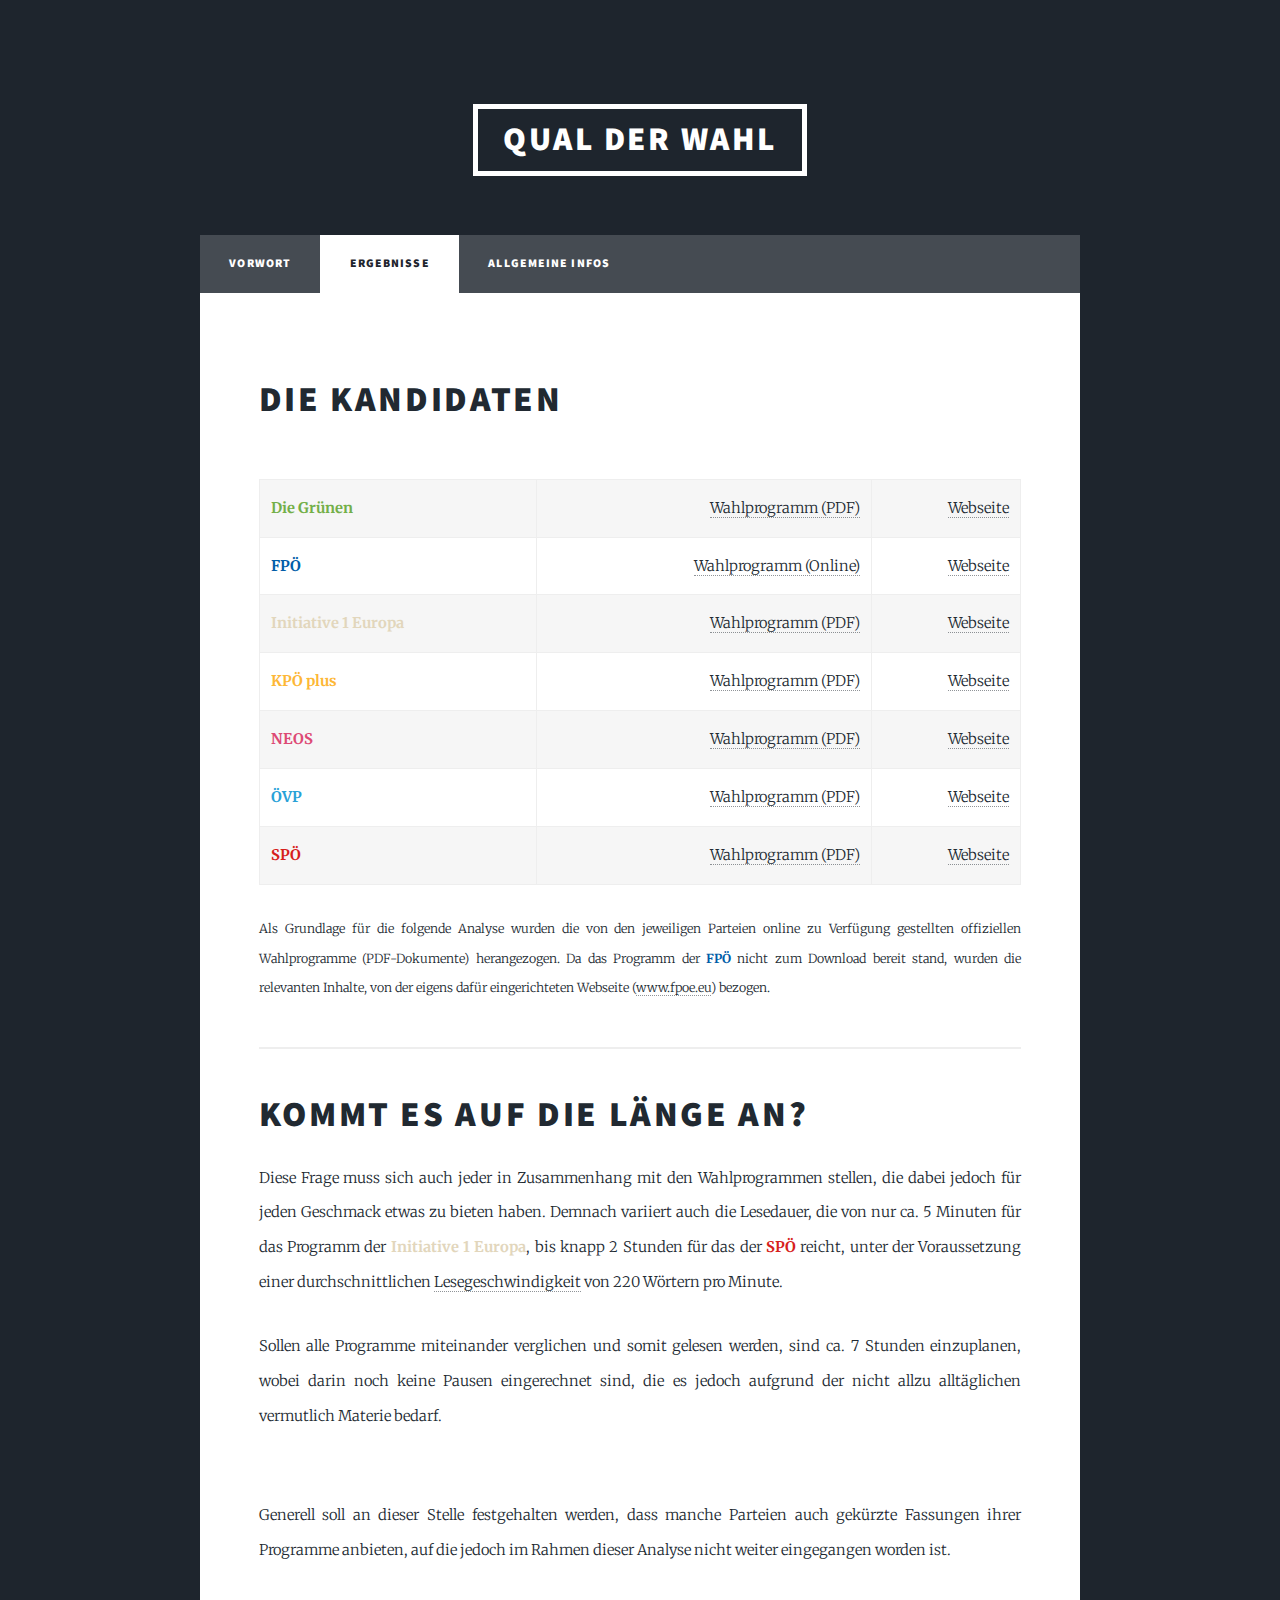
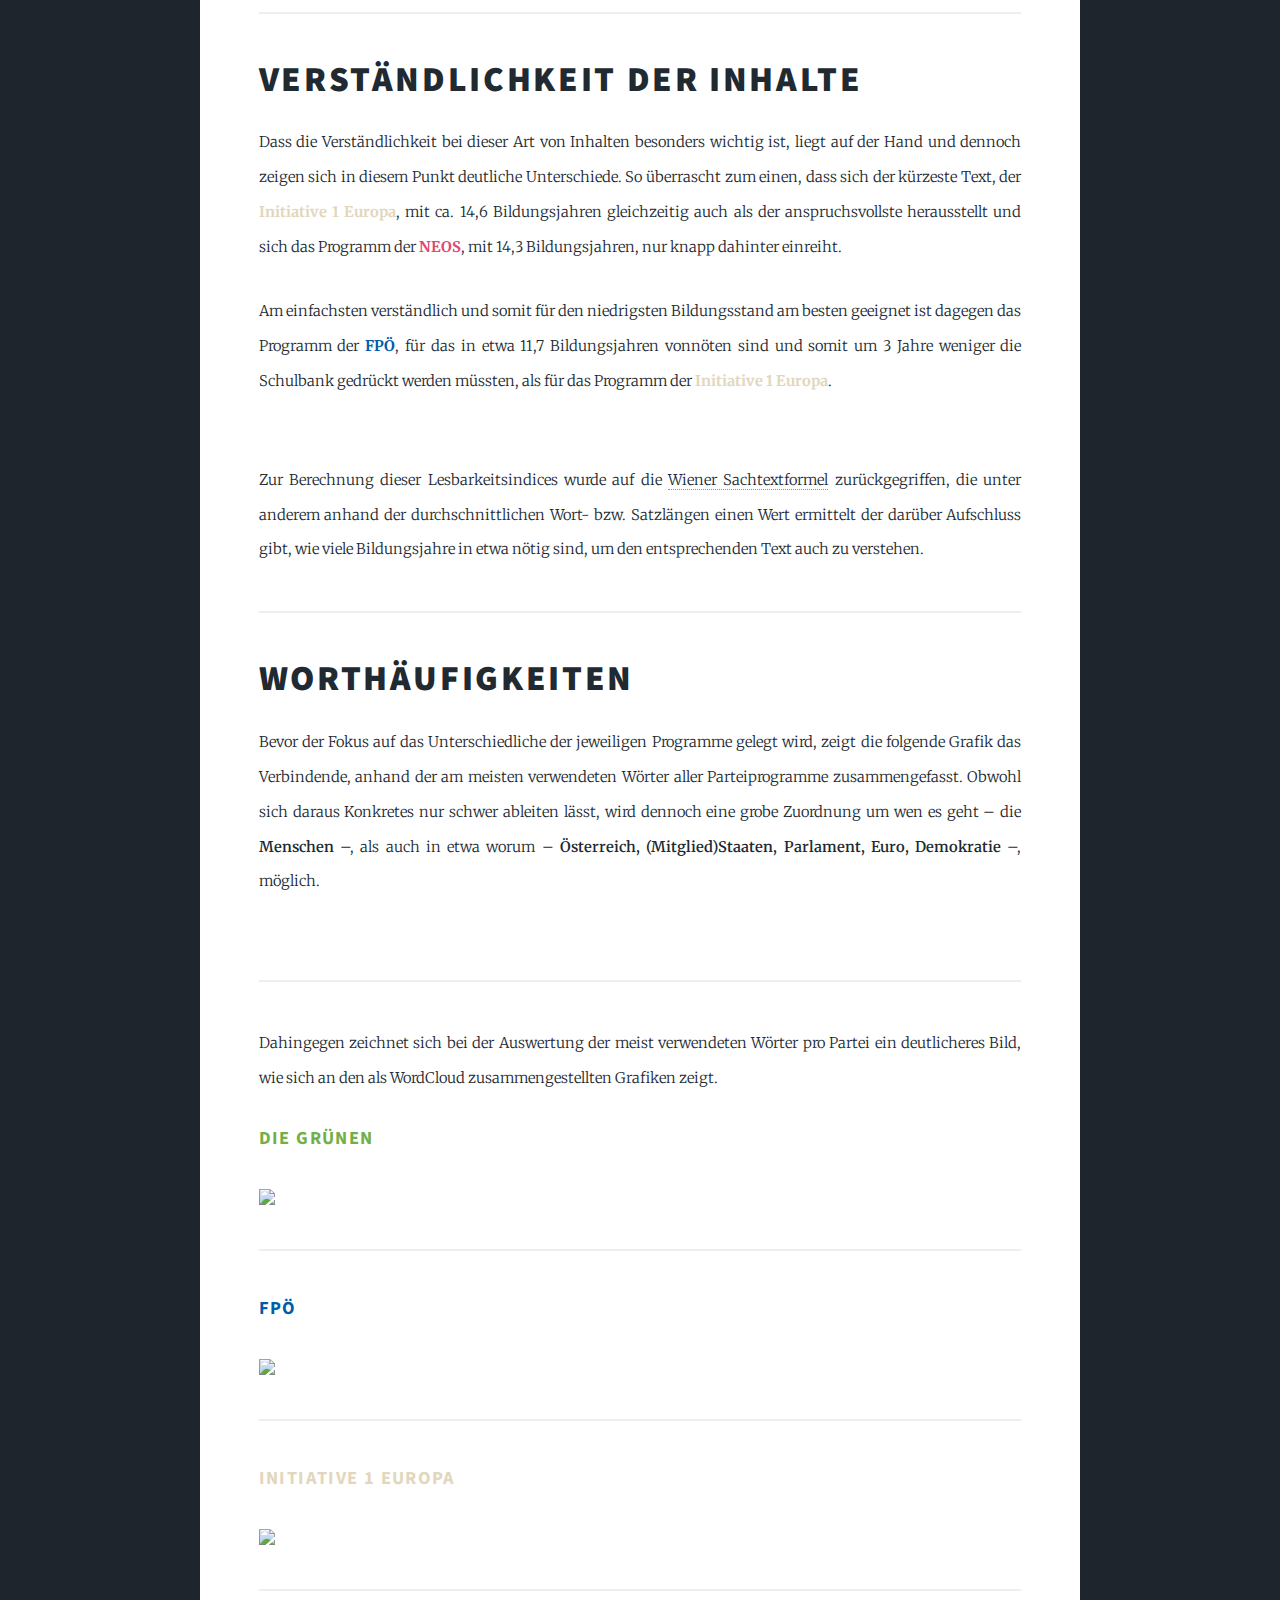
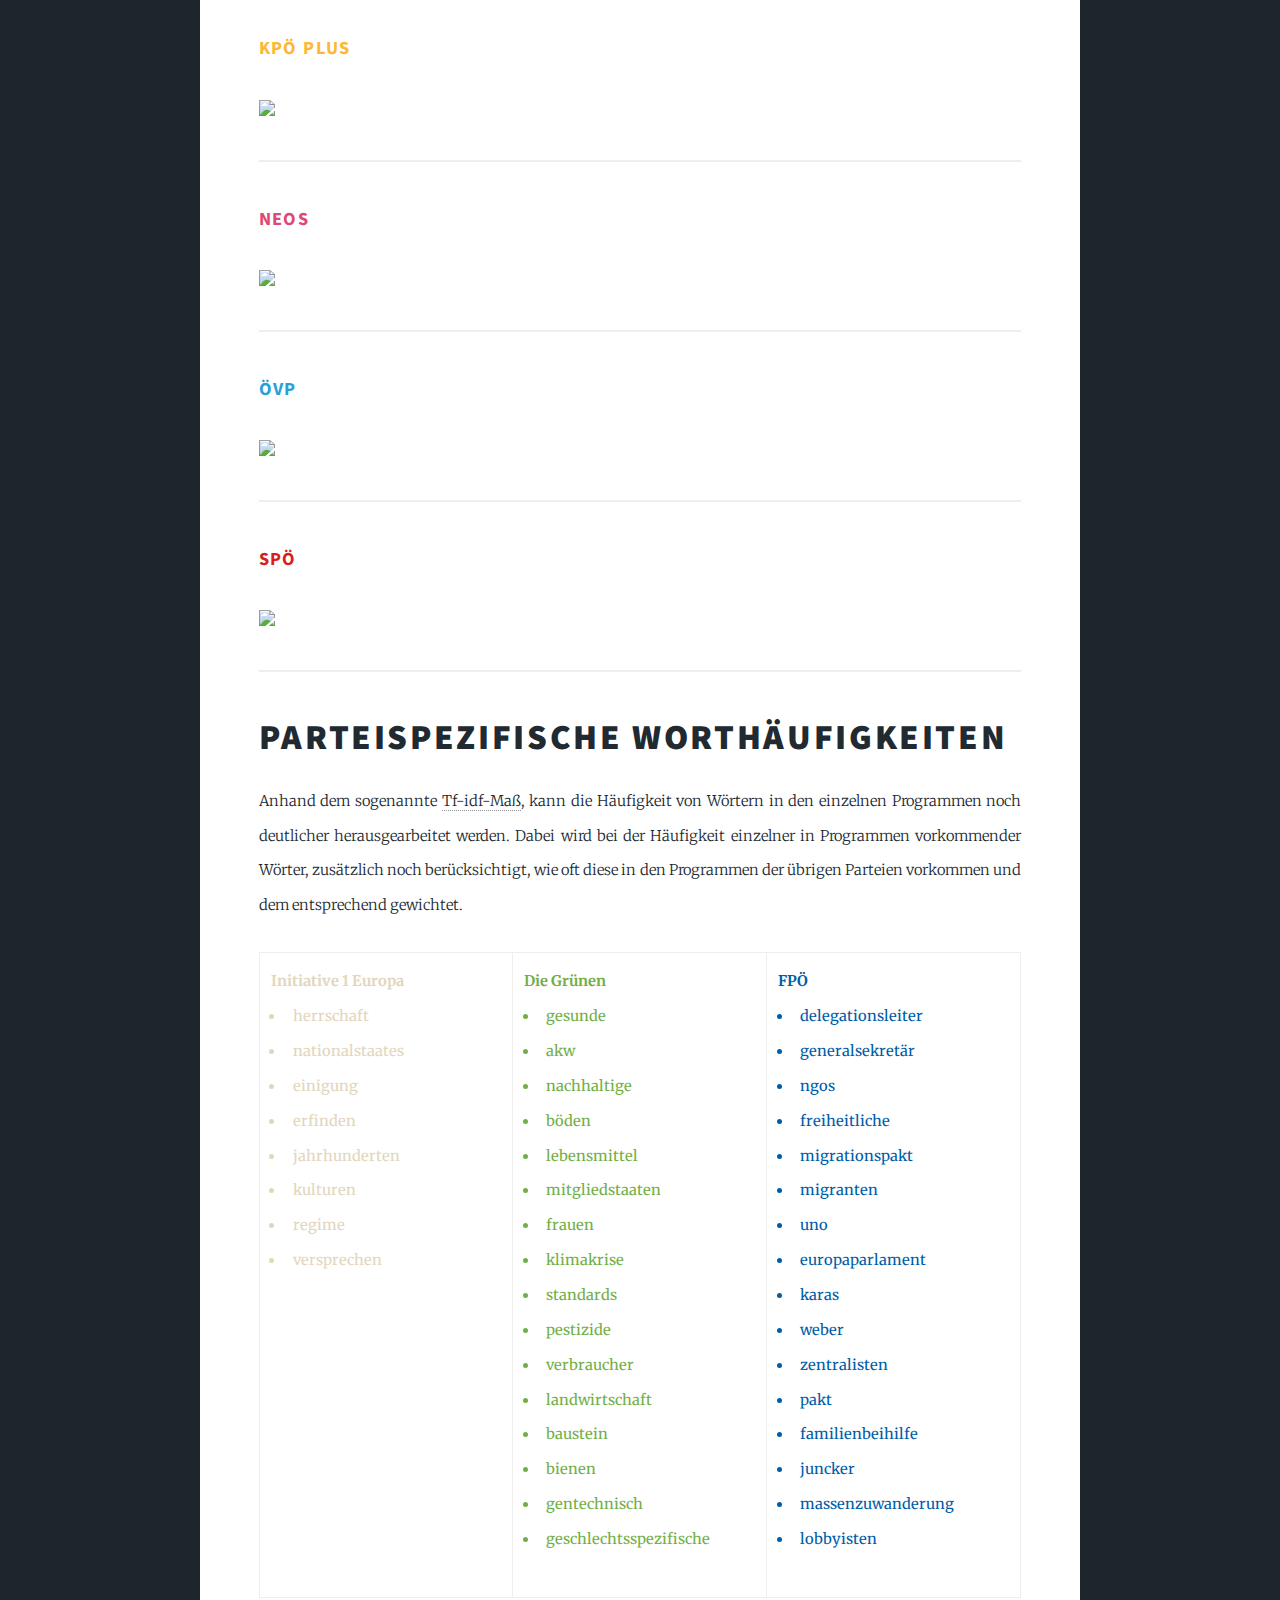
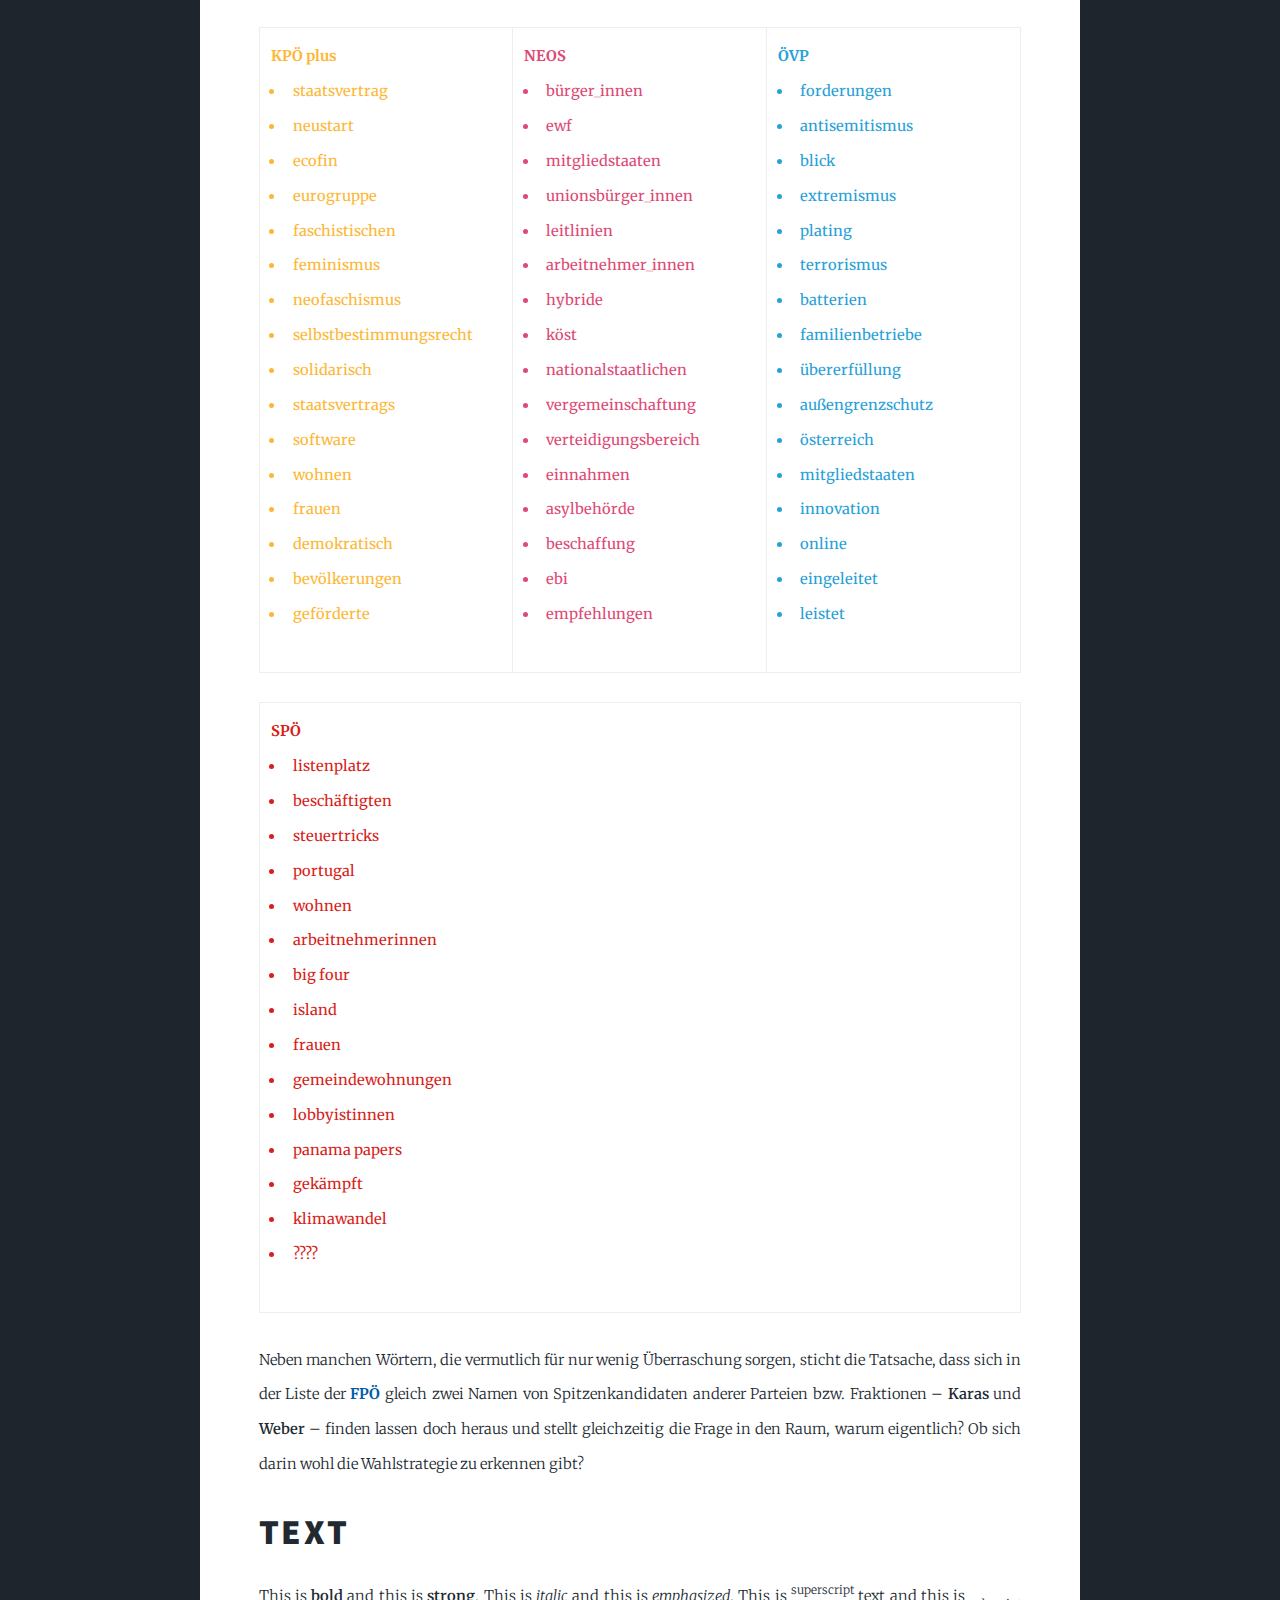
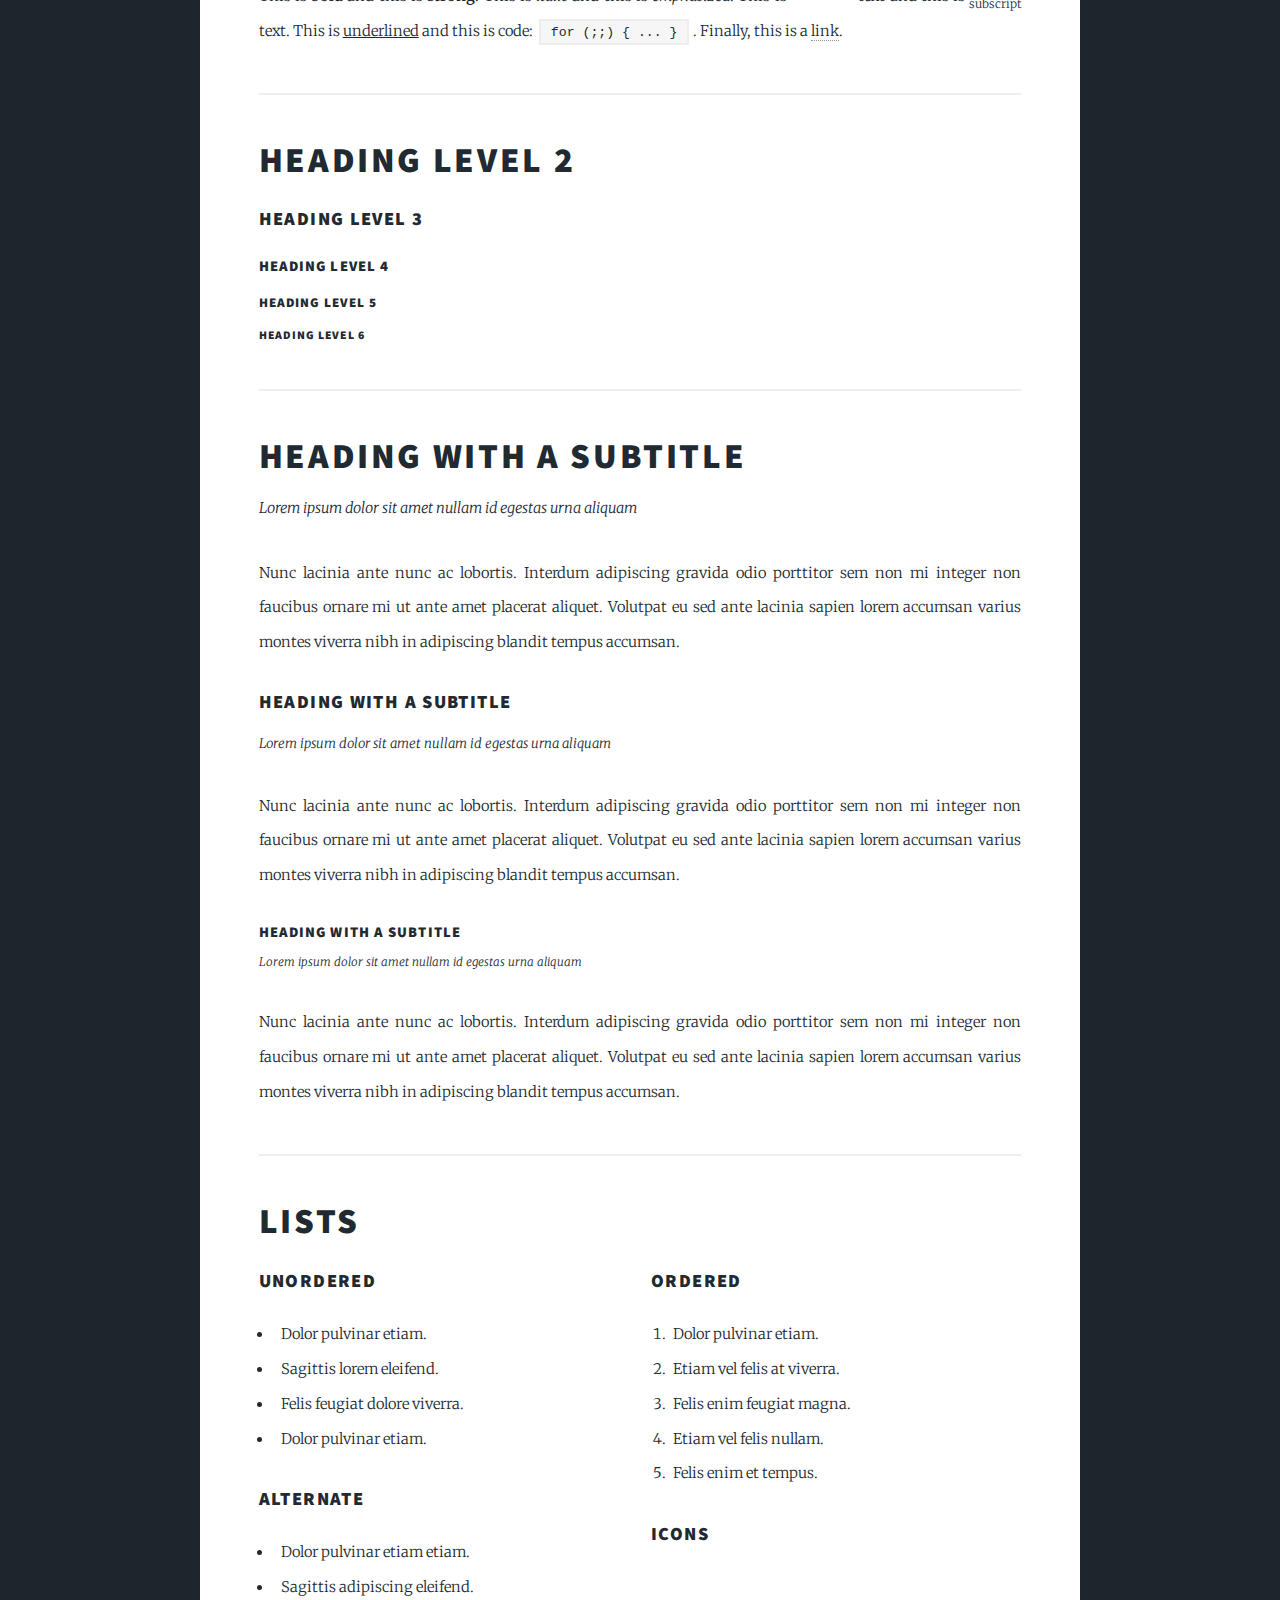
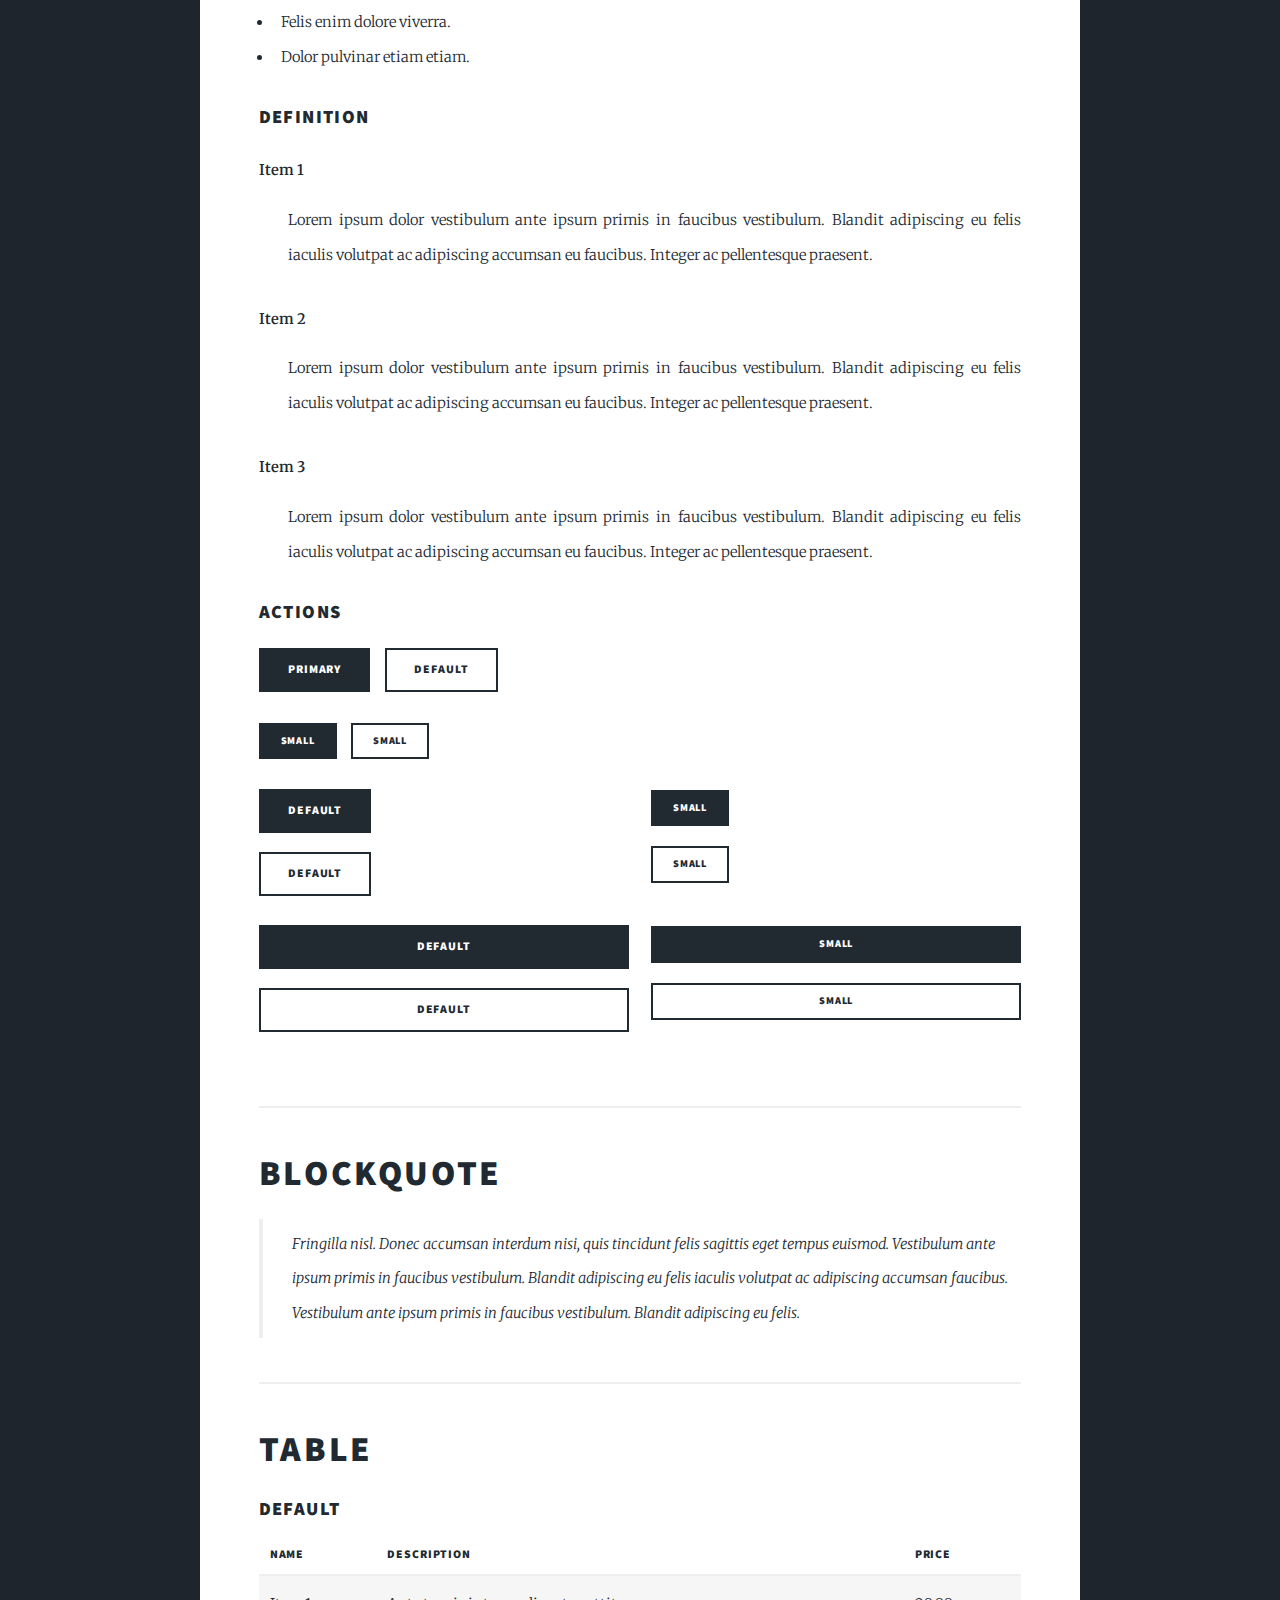
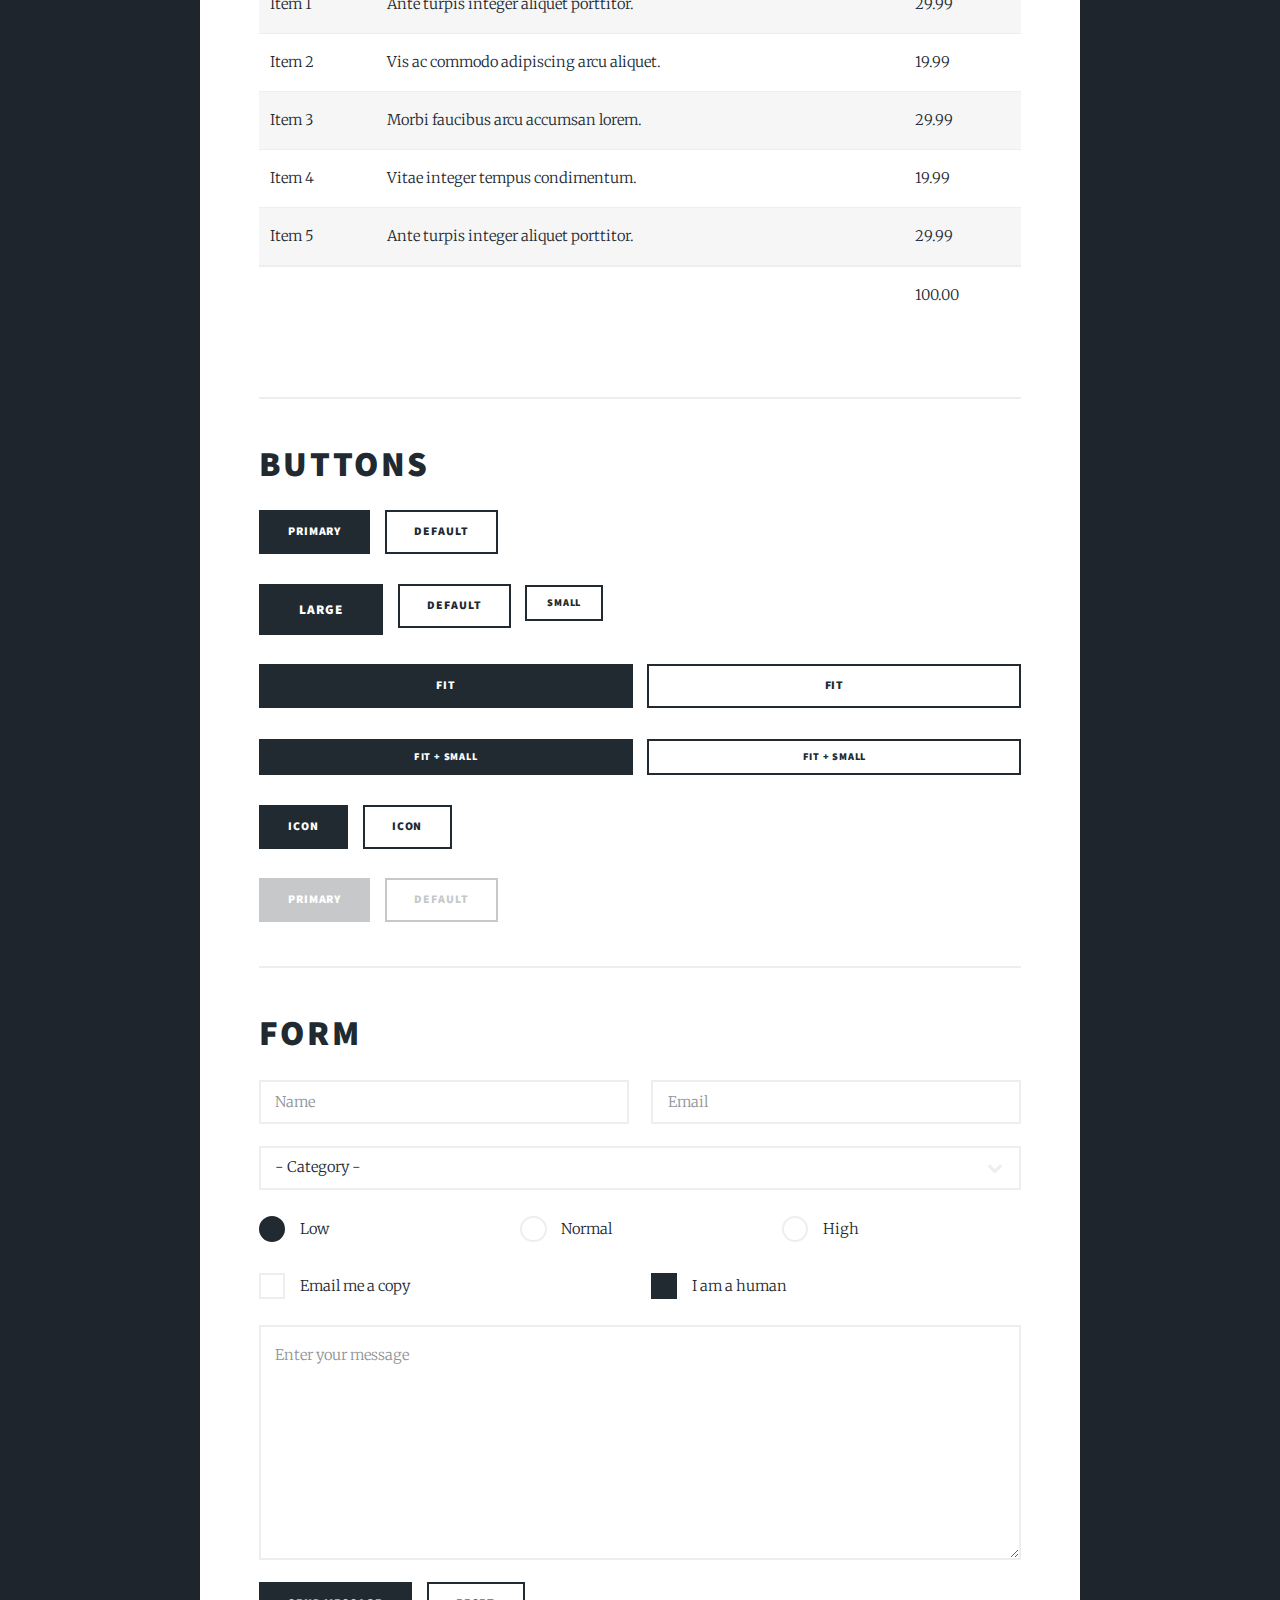
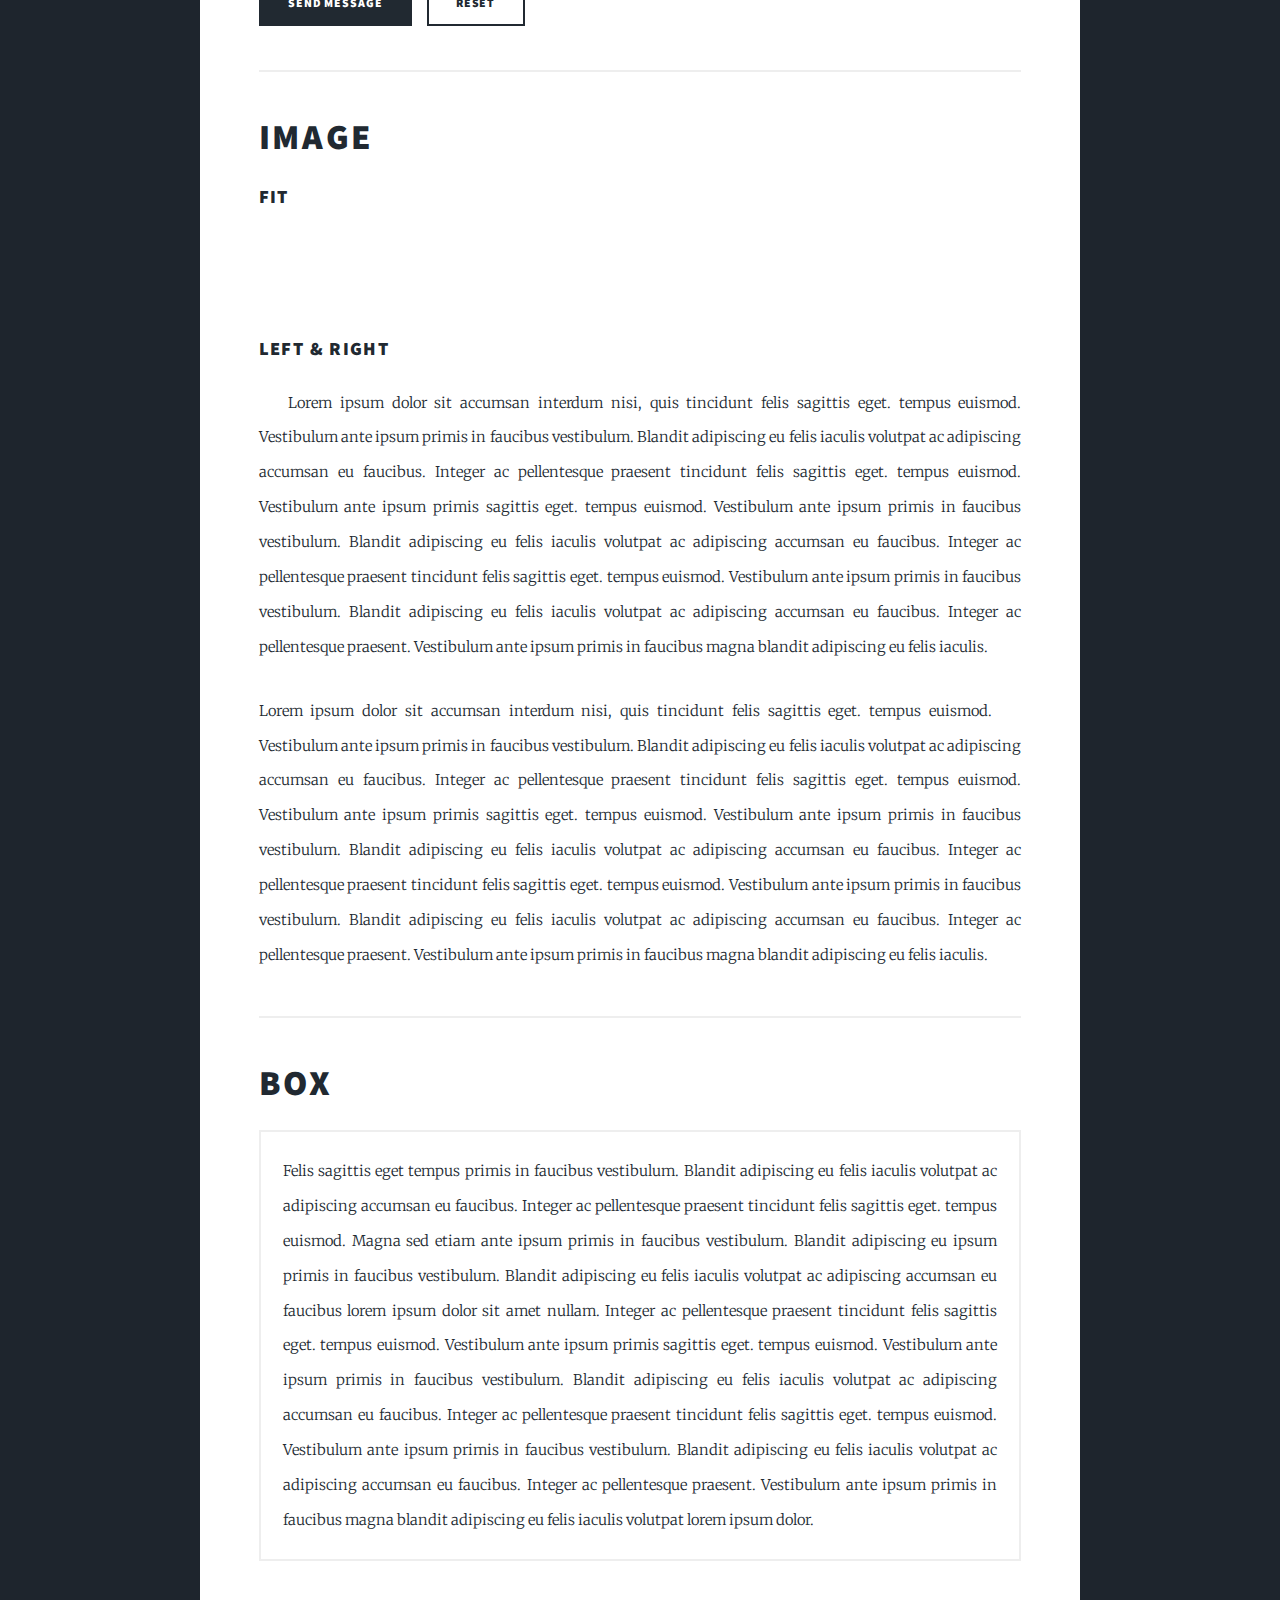
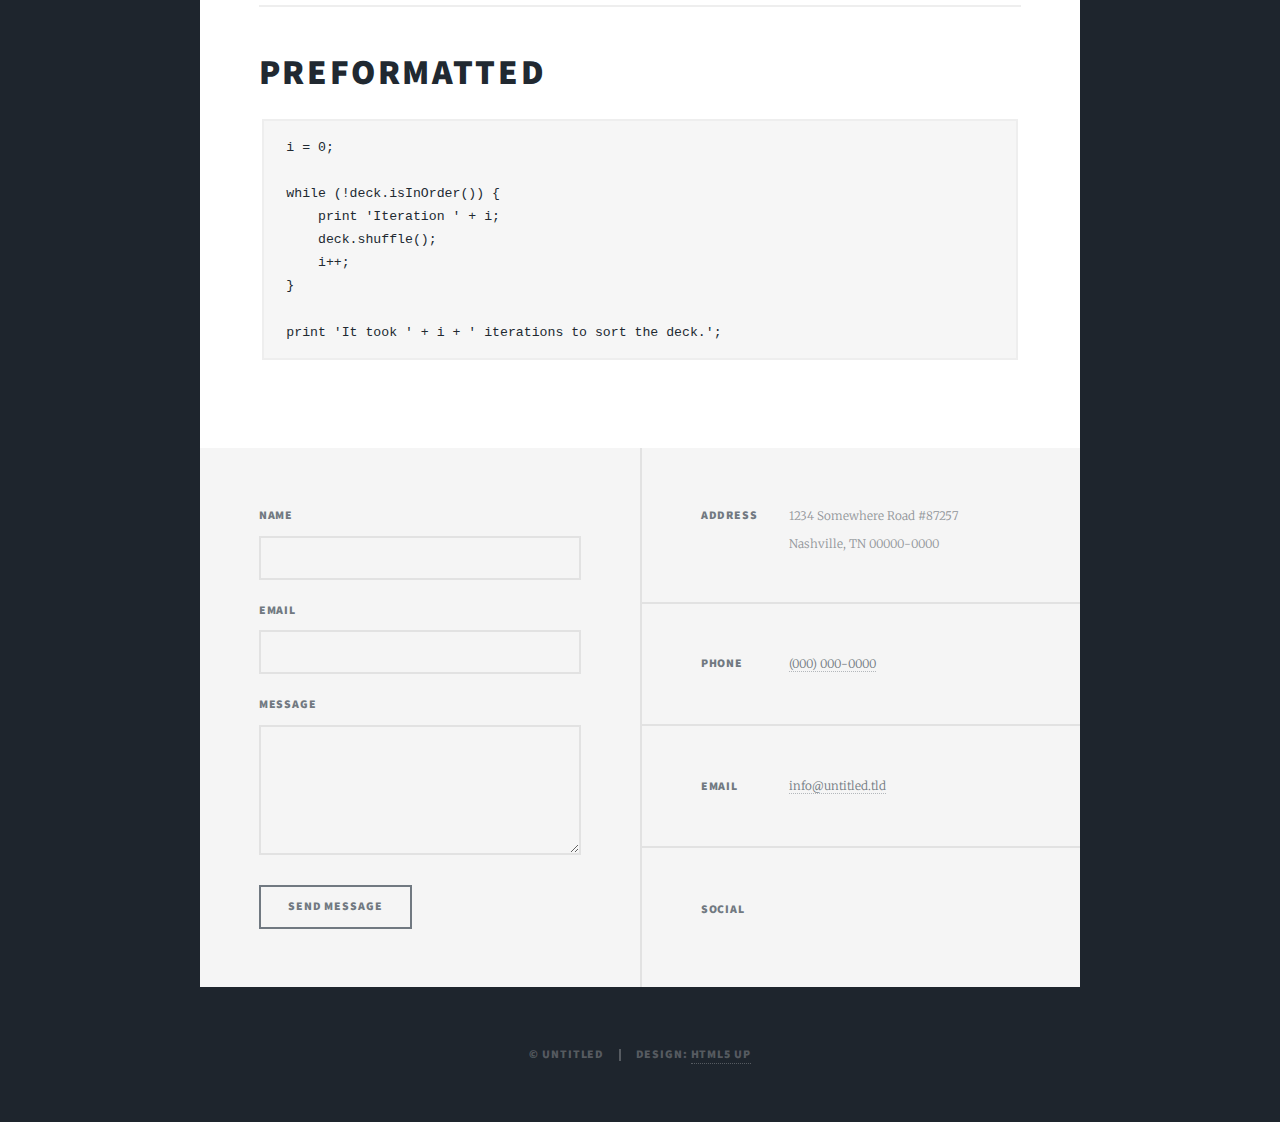
==== results.html @ 4e1adfc4 "Update results.html" ====
<!DOCTYPE HTML>
<!--
	Massively by HTML5 UP
	html5up.net | @ajlkn
	Free for personal and commercial use under the CCA 3.0 license (html5up.net/license)
-->
<html lang="de">
	<head>
		<title>Die Qual der Wahl – Ein Vergleich der Wahlprogramme österreichischer Parteien für die kommende Europawahl</title>
		<meta charset="utf-8" />
		<meta name="viewport" content="width=device-width, initial-scale=1, user-scalable=no" />
		<link rel="stylesheet" href="assets/css/main.css" />
		<link rel="stylesheet" href="assets/css/custom.css" />
		<noscript><link rel="stylesheet" href="assets/css/noscript.css" /></noscript>
	</head>
	<body class="is-preload">

		<!-- Wrapper -->
			<div id="wrapper">

				<!-- Header -->
					<header id="header">
						<a href="index.html" class="logo">Qual der Wahl</a>
					</header>

				<!-- Nav -->
					<nav id="nav">
						<ul class="links">
							<li><a href="index.html">Vorwort</a></li>
							<li class="active"><a href="results.html">Ergebnisse</a></li>
							<li><a href="infos.html">Allgemeine Infos</a></li>
						</ul>
						<ul class="icons">
							<!--
								<li><a href="#" class="icon fa-twitter"><span class="label">Twitter</span></a></li>
								<li><a href="#" class="icon fa-facebook"><span class="label">Facebook</span></a></li>
								<li><a href="#" class="icon fa-instagram"><span class="label">Instagram</span></a></li>
							-->
							<li><a href="https://github.com/stefan-seidel/datajournalism" class="icon fa-github" target="_new"><span class="label">GitHub</span></a></li>
						</ul>
					</nav>

				<!-- Main -->
					<div id="main">

						<!-- Post -->
							<section class="post">
								<header class="major">
									<h2>Die Kandidaten</h1>
								</header>

								<!-- Text stuff -->


								<!-- 
									<h2>Österr. Parteien die zur Europawahl antreten</h2>
								-->
								

								<div class="table-wrapper">
										<table class="alt">
											<!--
											<thead>
												<tr>
													<th>Name</th>
													<th>Description</th>
													<th>&nbsp;</th>
												</tr>
											</thead>
											-->
											<tbody>
												<tr>
													<td><span class="gruene">Die Grünen</span></td>
													<td align="right"><a href="parteiprogramme/europawahl2019-programm-gruene.pdf" target="_new">Wahlprogramm (PDF)</a></td>
													<td align="right"><a href="https://www.gruene.at" target="_new" alt="https://www.gruene.at">Webseite</a></td>
												</tr>
												<tr>
													<td><span class="fpoe">FPÖ</span></td>
													<td align="right"><a href="https://www.fpoe.eu" target="_new">Wahlprogramm (Online)</a></td>
													<td align="right"><a href="https://www.fpoe.at" target="_new" alt="https://www.fpoe.at">Webseite</a></td>
												</tr>
												<tr>
													<td><span class="initiative1europa">Initiative 1 Europa</span></td>
													<td align="right"><a href="parteiprogramme/europawahl2019-programm-1-europa.pdf" target="_new">Wahlprogramm (PDF)</a></td>
													<td align="right"><a href="https://1europa.at/" target="_new" alt="https://1europa.at">Webseite</a></td>
												</tr>
												<tr>
													<td><span class="kpoe">KPÖ plus</span></td>
													<td align="right"><a href="parteiprogramme/europawahl2019-programm-kpoe-plus.pdf" target="_new">Wahlprogramm (PDF)</a></td>
													<td align="right"><a href="http://www.kpoe.at" target="_new" alt="http://www.kpoe.at">Webseite</a></td>
												</tr>
												<tr>
													<td><span class="neos">NEOS</span></td>
													<td align="right"><a href="parteiprogramme/europawahl2019-programm-neos.pdf" target="_new">Wahlprogramm (PDF)</a></td>
													<td align="right"><a href="https://www.neos.eu" target="_new" alt="https://www.neos.eu">Webseite</a></td>
												</tr>
												<tr>
													<td><span class="oevp">ÖVP</span></td>
													<td align="right"><a href="parteiprogramme/europawahl2019-programm-oevp.pdf" target="_new">Wahlprogramm (PDF)</a></td>
													<td align="right"><a href="https://www.dieneuevolkspartei.at" target="_new" alt="https://www.dieneuevolkspartei.at">Webseite</a></td>
												</tr>
												<tr>
													<td><span class="spoe">SPÖ</span></td>
													<td align="right"><a href="parteiprogramme/europawahl2019-programm-spoe.pdf" target="_new">Wahlprogramm (PDF)</a></td>
													<td align="right"><a href="https://www.spoe.at" target="_new" alt="https://www.spoe.at">Webseite</a></td>
												</tr>
											</tbody>
											<!--
											<tfoot>
												<tr>
													<td colspan="2"></td>
													<td>100.00</td>
												</tr>
											</tfoot>
											-->
										</table>
									</div>

									<p class="small">Als Grundlage für die folgende Analyse wurden die von den jeweiligen Parteien online zu Verfügung gestellten offiziellen Wahlprogramme (PDF-Dokumente) herangezogen. Da das Programm der <span class="fpoe">FPÖ</span> nicht zum Download bereit stand, wurden die relevanten Inhalte, von der eigens dafür eingerichteten Webseite (<a href="http://www.fpoe.eu" target="_new">www.fpoe.eu</a>) bezogen.</p>
									<hr />									

									<h2>Kommt es auf die Länge an?</h2>
									
									<p>Diese Frage muss sich auch jeder in Zusammenhang mit den Wahlprogrammen stellen, die dabei jedoch für jeden Geschmack etwas zu bieten haben. Demnach variiert auch die Lesedauer, die von nur ca. 5 Minuten für das Programm der <span class="initiative1europa">Initiative 1 Europa</span>, bis knapp 2 Stunden für das der <span class="spoe">SPÖ</span> reicht, unter der Voraussetzung einer durchschnittlichen <a href="https://de.wikipedia.org/wiki/Lesegeschwindigkeit" target="_new" title="Lesegeschwindigkeit @ Wikipedia">Lesegeschwindigkeit</a> von 220 Wörtern pro Minute.</p>

									<p>Sollen alle Programme miteinander verglichen und somit gelesen werden, sind ca. 7 Stunden einzuplanen, wobei darin noch keine Pausen eingerechnet sind, die es jedoch aufgrund der nicht allzu alltäglichen vermutlich Materie bedarf.</p>
									
									<!--

									<iframe title="EU-Wahlprogramme im Vergleich" aria-label="Säulen" id="datawrapper-chart-xyaSO" src="//datawrapper.dwcdn.net/xyaSO/2/" scrolling="no" frameborder="0" style="width: 0; min-width: 100% !important; border: none;" height="348"></iframe><script type="text/javascript">!function(){"use strict";window.addEventListener("message",function(a){if(void 0!==a.data["datawrapper-height"])for(var e in a.data["datawrapper-height"]){var t=document.getElementById("datawrapper-chart-"+e)||document.querySelector("iframe[src*='"+e+"']");t&&(t.style.height=a.data["datawrapper-height"][e]+"px")}})}();</script>

									-->

									<div class='tableauPlaceholder' id='viz1559760098631' style='position: relative'><noscript><a href='#'><img alt=' ' src='https:&#47;&#47;public.tableau.com&#47;static&#47;images&#47;Eu&#47;Europawahl2019Wahlprogrammesterr_Parteien-Textlnge&#47;TextlngeLesedauer&#47;1_rss.png' style='border: none' /></a></noscript><object class='tableauViz'  style='display:none;'><param name='host_url' value='https%3A%2F%2Fpublic.tableau.com%2F' /> <param name='embed_code_version' value='3' /> <param name='site_root' value='' /><param name='name' value='Europawahl2019Wahlprogrammesterr_Parteien-Textlnge&#47;TextlngeLesedauer' /><param name='tabs' value='no' /><param name='toolbar' value='yes' /><param name='static_image' value='https:&#47;&#47;public.tableau.com&#47;static&#47;images&#47;Eu&#47;Europawahl2019Wahlprogrammesterr_Parteien-Textlnge&#47;TextlngeLesedauer&#47;1.png' /> <param name='animate_transition' value='yes' /><param name='display_static_image' value='yes' /><param name='display_spinner' value='yes' /><param name='display_overlay' value='yes' /><param name='display_count' value='yes' /><param name='filter' value='publish=yes' /></object></div>                <script type='text/javascript'>                    var divElement = document.getElementById('viz1559760098631');                    var vizElement = divElement.getElementsByTagName('object')[0];                    vizElement.style.width='100%';vizElement.style.height=(divElement.offsetWidth*0.75)+'px';                    var scriptElement = document.createElement('script');                    scriptElement.src = 'https://public.tableau.com/javascripts/api/viz_v1.js';                    vizElement.parentNode.insertBefore(scriptElement, vizElement);                </script>
									
									<br />
									<p>Generell soll an dieser Stelle festgehalten werden, dass manche Parteien auch gekürzte Fassungen ihrer Programme anbieten, auf die jedoch im Rahmen dieser Analyse nicht weiter eingegangen worden ist.</p>

									<hr />

									<h2>Verständlichkeit der Inhalte</h2>

									<p>Dass die Verständlichkeit bei dieser Art von Inhalten besonders wichtig ist, liegt auf der Hand und dennoch zeigen sich in diesem Punkt deutliche Unterschiede. So überrascht zum einen, dass sich der kürzeste Text, der <span class="initiative1europa">Initiative 1 Europa</span>, mit ca. 14,6 Bildungsjahren gleichzeitig auch als der anspruchsvollste herausstellt und sich das Programm der <span class="neos">NEOS</span>, mit 14,3 Bildungsjahren, nur knapp dahinter einreiht.</p>

									<p>Am einfachsten verständlich und somit für den niedrigsten Bildungsstand am besten geeignet ist dagegen das Programm der <span class="fpoe">FPÖ</span>, für das in etwa 11,7 Bildungsjahren vonnöten sind und somit um 3 Jahre weniger die Schulbank gedrückt werden müssten, als für das Programm der <span class="initiative1europa">Initiative 1 Europa</span>.</p>

									<div class='tableauPlaceholder' id='viz1559759882931' style='position: relative'><noscript><a href='#'><img alt=' ' src='https:&#47;&#47;public.tableau.com&#47;static&#47;images&#47;Eu&#47;Europawahl2019Wahlprogrammesterr_Parteien-Textlnge&#47;Verstndlichkeit&#47;1_rss.png' style='border: none' /></a></noscript><object class='tableauViz'  style='display:none;'><param name='host_url' value='https%3A%2F%2Fpublic.tableau.com%2F' /> <param name='embed_code_version' value='3' /> <param name='site_root' value='' /><param name='name' value='Europawahl2019Wahlprogrammesterr_Parteien-Textlnge&#47;Verstndlichkeit' /><param name='tabs' value='no' /><param name='toolbar' value='yes' /><param name='static_image' value='https:&#47;&#47;public.tableau.com&#47;static&#47;images&#47;Eu&#47;Europawahl2019Wahlprogrammesterr_Parteien-Textlnge&#47;Verstndlichkeit&#47;1.png' /> <param name='animate_transition' value='yes' /><param name='display_static_image' value='yes' /><param name='display_spinner' value='yes' /><param name='display_overlay' value='yes' /><param name='display_count' value='yes' /><param name='filter' value='publish=yes' /></object></div>                <script type='text/javascript'>                    var divElement = document.getElementById('viz1559759882931');                    var vizElement = divElement.getElementsByTagName('object')[0];                    vizElement.style.width='100%';vizElement.style.height=(divElement.offsetWidth*0.75)+'px';                    var scriptElement = document.createElement('script');                    scriptElement.src = 'https://public.tableau.com/javascripts/api/viz_v1.js';                    vizElement.parentNode.insertBefore(scriptElement, vizElement);                </script>


									<br />
									<p>Zur Berechnung dieser Lesbarkeitsindices wurde auf die <a href="https://de.wikipedia.org/wiki/Lesbarkeitsindex#Wiener_Sachtextformel" target="_new" title="Wiener Sachtextformel @ Wikipedia">Wiener Sachtextformel</a> zurückgegriffen, die unter anderem anhand der durchschnittlichen Wort- bzw. Satzlängen einen Wert ermittelt der darüber Aufschluss gibt, wie viele Bildungsjahre in etwa nötig sind, um den entsprechenden Text auch zu verstehen.</p>

									<hr />

									<h2>Worthäufigkeiten</h2>

									<p>Bevor der Fokus auf das Unterschiedliche der jeweiligen Programme gelegt wird, zeigt die folgende Grafik das Verbindende, anhand der am meisten verwendeten Wörter aller Parteiprogramme zusammengefasst. Obwohl sich daraus Konkretes nur schwer ableiten lässt, wird dennoch eine grobe Zuordnung um wen es geht – die <b>Menschen</b> –, als auch in etwa worum – <b>Österreich, (Mitglied)Staaten, Parlament, Euro, Demokratie</b> –, möglich.</p>

									<span class="image fit"><img src="images/mcwoap.png" alt="" /></span>

									<hr />

									<p>Dahingegen zeichnet sich bei der Auswertung der meist verwendeten Wörter pro Partei ein deutlicheres Bild, wie sich an den als WordCloud zusammengestellten Grafiken zeigt.</p>

									<h3><span class="gruene">Die Grünen</span></h3>
									<span class="image fit"><img src="images/wordclouds/wordcloud-gruene.png" /></span>

									<hr />

									<h3><span class="fpoe">FPÖ</span></h3>
									<span class="image fit"><img src="images/wordclouds/wordcloud-fpoe.png" /></span>

									<hr />

									<h3><span class="initiative1europa">Initiative 1 Europa</span></h3>
									<span class="image fit"><img src="images/wordclouds/wordcloud-1europa.png" /></span>

									<hr />

									<h3><span class="kpoe">KPÖ plus</span></h3>
									<span class="image fit"><img src="images/wordclouds/wordcloud-kpoe.png" /></span>

									<hr />

									<h3><span class="neos">NEOS</span></h3>
									<span class="image fit"><img src="images/wordclouds/wordcloud-neos.png" /></span>

									<hr />

									<h3><span class="oevp">ÖVP</span></h3>
									<span class="image fit"><img src="images/wordclouds/wordcloud-oevp.png" /></span>

									<hr />

									<h3><span class="spoe">SPÖ</span></h3>
									<span class="image fit"><img src="images/wordclouds/wordcloud-spoe.png" /></span>

									<hr />

									<h2>Parteispezifische Worthäufigkeiten</h2>

									<p>Anhand dem sogenannte <a href="https://de.wikipedia.org/wiki/Tf-idf-Ma%C3%9F" target="_new" title="Tf-idf-Maß @ Wikipedia">Tf-idf-Maß</a>, kann die Häufigkeit von Wörtern in den einzelnen Programmen noch deutlicher herausgearbeitet werden. Dabei wird bei der Häufigkeit einzelner in Programmen vorkommender Wörter, zusätzlich noch berücksichtigt, wie oft diese in den Programmen der übrigen Parteien vorkommen und dem entsprechend gewichtet.</p>
									

									<table class="alt light">
										<tbody>
											<tr>
												<td class="initiative1europa" width="33%">
													<span class="initiative1europa">Initiative 1 Europa</span>
													<ul>
														<li>herrschaft</li>
														<li>nationalstaates</li>
														<li>einigung</li>
														<li>erfinden</li>
														<li>jahrhunderten</li>
														<li>kulturen</li>
														<li>regime</li>
														<li>versprechen</li>
													</ul>
												</td>
												<td class="gruene" width="33%">
													<span class="gruene">Die Grünen</span>
													<ul>
														<li>gesunde</li>
														<li>akw</li>
														<li>nachhaltige</li>
														<li>böden</li>
														<li>lebensmittel</li>
														<li>mitgliedstaaten</li>
														<li>frauen</li>
														<li>klimakrise</li>
														<li>standards</li>
														<li>pestizide</li>
														<li>verbraucher</li>
														<li>landwirtschaft</li>
														<li>baustein</li>
														<li>bienen</li>
														<li>gentechnisch</li>
														<li>geschlechtsspezifische</li>
													</ul>
												</td>
												<td class="fpoe" width="33%">
													<span class="fpoe">FPÖ</span>
													<ul>
														<li>delegationsleiter</li>
														<li>generalsekretär</li>
														<li>ngos</li>
														<li>freiheitliche</li>
														<li>migrationspakt</li>
														<li>migranten</li>
														<li>uno</li>
														<li>europaparlament</li>
														<li>karas</li>
														<li>weber</li>
														<li>zentralisten</li>
														<li>pakt</li>
														<li>familienbeihilfe</li>
														<li>juncker</li>
														<li>massenzuwanderung</li>
														<li>lobbyisten</li>
													</ul>
												</td>
											</tr>
										</tbody>
									</table>


									<table class="alt light">
										<tbody>
											<tr>
												<td class="kpoe" width="33%">
													<span class="kpoe">KPÖ plus</span>
													<ul>
														<li>staatsvertrag</li>
														<li>neustart</li>
														<li>ecofin</li>
														<li>eurogruppe</li>
														<li>faschistischen</li>
														<li>feminismus</li>
														<li>neofaschismus</li>
														<li>selbstbestimmungsrecht</li>
														<li>solidarisch</li>
														<li>staatsvertrags</li>
														<li>software</li>
														<li>wohnen</li>
														<li>frauen</li>
														<li>demokratisch</li>
														<li>bevölkerungen</li>
														<li>geförderte</li>
													</ul>
												</td>
												<td class="neos" width="33%">
													<span class="neos">NEOS</span>
													<ul>
														<li>bürger_innen</li>
														<li>ewf</li>
														<li>mitgliedstaaten</li>
														<li>unionsbürger_innen</li>
														<li>leitlinien</li>
														<li>arbeitnehmer_innen</li>
														<li>hybride</li>
														<li>köst</li>
														<li>nationalstaatlichen</li>
														<li>vergemeinschaftung</li>
														<li>verteidigungsbereich</li>
														<li>einnahmen</li>
														<li>asylbehörde</li>
														<li>beschaffung</li>
														<li>ebi</li>
														<li>empfehlungen</li>
													</ul>
												</td>
												<td class="oevp" width="33%">
													<span class="oevp">ÖVP</span>
													<ul>
														<li>forderungen</li>
														<li>antisemitismus</li>
														<li>blick</li>
														<li>extremismus</li>
														<li>plating</li>
														<li>terrorismus</li>
														<li>batterien</li>
														<li>familienbetriebe</li>
														<li>übererfüllung</li>
														<li>außengrenzschutz</li>
														<li>österreich</li>
														<li>mitgliedstaaten</li>
														<li>innovation</li>
														<li>online</li>
														<li>eingeleitet</li>
														<li>leistet</li>
													</ul>
												</td>
											</tr>
										</tbody>
									</table>

									<table class="alt light">
										<tbody>
											<tr>
												<td class="spoe" width="33%">
													<span class="spoe">SPÖ</span>
													<ul>
														<li>listenplatz</li>
														<li>beschäftigten</li>
														<li>steuertricks</li>
														<li>portugal</li>
														<li>wohnen</li>
														<li>arbeitnehmerinnen</li>
														<li>big four</li>
														<li>island</li>
														<li>frauen</li>
														<li>gemeindewohnungen</li>
														<li>lobbyistinnen</li>
														<li>panama papers</li>
														<li>gekämpft</li>
														<li>klimawandel</li>
														<li>????</li>
													</ul>
												</td>
											</tr>
										</tbody>
									</table>
									
									<p>Neben manchen Wörtern, die vermutlich für nur wenig Überraschung sorgen, sticht die Tatsache, dass sich in der Liste der <span class="fpoe">FPÖ</span> gleich zwei Namen von Spitzenkandidaten anderer Parteien bzw. Fraktionen – <b>Karas</b> und <b>Weber</b> –  finden lassen doch heraus und stellt gleichzeitig die Frage in den Raum, warum eigentlich? Ob sich darin wohl die Wahlstrategie zu erkennen gibt?</p>

									<h2>Text</h2>
									<p>This is <b>bold</b> and this is <strong>strong</strong>. This is <i>italic</i> and this is <em>emphasized</em>.
									This is <sup>superscript</sup> text and this is <sub>subscript</sub> text.
									This is <u>underlined</u> and this is code: <code>for (;;) { ... }</code>.
									Finally, this is a <a href="#">link</a>.</p>
									<hr />
									<h2>Heading Level 2</h2>
									<h3>Heading Level 3</h3>
									<h4>Heading Level 4</h4>
									<h5>Heading Level 5</h5>
									<h6>Heading Level 6</h6>
									<hr />
									<header>
										<h2>Heading with a Subtitle</h2>
										<p>Lorem ipsum dolor sit amet nullam id egestas urna aliquam</p>
									</header>
									<p>Nunc lacinia ante nunc ac lobortis. Interdum adipiscing gravida odio porttitor sem non mi integer non faucibus ornare mi ut ante amet placerat aliquet. Volutpat eu sed ante lacinia sapien lorem accumsan varius montes viverra nibh in adipiscing blandit tempus accumsan.</p>
									<header>
										<h3>Heading with a Subtitle</h3>
										<p>Lorem ipsum dolor sit amet nullam id egestas urna aliquam</p>
									</header>
									<p>Nunc lacinia ante nunc ac lobortis. Interdum adipiscing gravida odio porttitor sem non mi integer non faucibus ornare mi ut ante amet placerat aliquet. Volutpat eu sed ante lacinia sapien lorem accumsan varius montes viverra nibh in adipiscing blandit tempus accumsan.</p>
									<header>
										<h4>Heading with a Subtitle</h4>
										<p>Lorem ipsum dolor sit amet nullam id egestas urna aliquam</p>
									</header>
									<p>Nunc lacinia ante nunc ac lobortis. Interdum adipiscing gravida odio porttitor sem non mi integer non faucibus ornare mi ut ante amet placerat aliquet. Volutpat eu sed ante lacinia sapien lorem accumsan varius montes viverra nibh in adipiscing blandit tempus accumsan.</p>

									<hr />

								<!-- Lists -->
									<h2>Lists</h2>
									<div class="row">
										<div class="col-6 col-12-small">

											<h3>Unordered</h3>
											<ul>
												<li>Dolor pulvinar etiam.</li>
												<li>Sagittis lorem eleifend.</li>
												<li>Felis feugiat dolore viverra.</li>
												<li>Dolor pulvinar etiam.</li>
											</ul>

											<h3>Alternate</h3>
											<ul class="alt">
												<li>Dolor pulvinar etiam etiam.</li>
												<li>Sagittis adipiscing eleifend.</li>
												<li>Felis enim dolore viverra.</li>
												<li>Dolor pulvinar etiam etiam.</li>
											</ul>

										</div>
										<div class="col-6 col-12-small">

											<h3>Ordered</h3>
											<ol>
												<li>Dolor pulvinar etiam.</li>
												<li>Etiam vel felis at viverra.</li>
												<li>Felis enim feugiat magna.</li>
												<li>Etiam vel felis nullam.</li>
												<li>Felis enim et tempus.</li>
											</ol>

											<h3>Icons</h3>
											<ul class="icons">
												<li><a href="#" class="icon fa-twitter"><span class="label">Twitter</span></a></li>
												<li><a href="#" class="icon fa-facebook"><span class="label">Facebook</span></a></li>
												<li><a href="#" class="icon fa-instagram"><span class="label">Instagram</span></a></li>
												<li><a href="#" class="icon fa-github"><span class="label">Github</span></a></li>
												<li><a href="#" class="icon fa-dribbble"><span class="label">Dribbble</span></a></li>
											</ul>
											<ul class="icons alt">
												<li><a href="#" class="icon alt fa-twitter"><span class="label">Twitter</span></a></li>
												<li><a href="#" class="icon alt fa-facebook"><span class="label">Facebook</span></a></li>
												<li><a href="#" class="icon alt fa-instagram"><span class="label">Instagram</span></a></li>
												<li><a href="#" class="icon alt fa-github"><span class="label">Github</span></a></li>
												<li><a href="#" class="icon alt fa-dribbble"><span class="label">Dribbble</span></a></li>
											</ul>

										</div>
									</div>
									<h3>Definition</h3>
									<dl>
										<dt>Item 1</dt>
										<dd>
											<p>Lorem ipsum dolor vestibulum ante ipsum primis in faucibus vestibulum. Blandit adipiscing eu felis iaculis volutpat ac adipiscing accumsan eu faucibus. Integer ac pellentesque praesent.</p>
										</dd>
										<dt>Item 2</dt>
										<dd>
											<p>Lorem ipsum dolor vestibulum ante ipsum primis in faucibus vestibulum. Blandit adipiscing eu felis iaculis volutpat ac adipiscing accumsan eu faucibus. Integer ac pellentesque praesent.</p>
										</dd>
										<dt>Item 3</dt>
										<dd>
											<p>Lorem ipsum dolor vestibulum ante ipsum primis in faucibus vestibulum. Blandit adipiscing eu felis iaculis volutpat ac adipiscing accumsan eu faucibus. Integer ac pellentesque praesent.</p>
										</dd>
									</dl>

									<h3>Actions</h3>
									<ul class="actions">
										<li><a href="#" class="button primary">Primary</a></li>
										<li><a href="#" class="button">Default</a></li>
									</ul>
									<ul class="actions small">
										<li><a href="#" class="button primary small">Small</a></li>
										<li><a href="#" class="button small">Small</a></li>
									</ul>
									<div class="row">
										<div class="col-6 col-12-small">
											<ul class="actions stacked">
												<li><a href="#" class="button primary">Default</a></li>
												<li><a href="#" class="button">Default</a></li>
											</ul>
										</div>
										<div class="col-6 col-12-small">
											<ul class="actions stacked">
												<li><a href="#" class="button primary small">Small</a></li>
												<li><a href="#" class="button small">Small</a></li>
											</ul>
										</div>
									</div>
									<div class="row">
										<div class="col-6 col-12-small">
											<ul class="actions stacked">
												<li><a href="#" class="button primary fit">Default</a></li>
												<li><a href="#" class="button fit">Default</a></li>
											</ul>
										</div>
										<div class="col-6 col-12-small">
											<ul class="actions stacked">
												<li><a href="#" class="button primary small fit">Small</a></li>
												<li><a href="#" class="button small fit">Small</a></li>
											</ul>
										</div>
									</div>

									<hr />

								<!-- Blockquote -->
									<h2>Blockquote</h2>
									<blockquote>Fringilla nisl. Donec accumsan interdum nisi, quis tincidunt felis sagittis eget tempus euismod. Vestibulum ante ipsum primis in faucibus vestibulum. Blandit adipiscing eu felis iaculis volutpat ac adipiscing accumsan faucibus. Vestibulum ante ipsum primis in faucibus vestibulum. Blandit adipiscing eu felis.</blockquote>

									<hr />

								<!-- Table -->
									<h2>Table</h2>

									<h3>Default</h3>
									<div class="table-wrapper">
										<table>
											<thead>
												<tr>
													<th>Name</th>
													<th>Description</th>
													<th>Price</th>
												</tr>
											</thead>
											<tbody>
												<tr>
													<td>Item 1</td>
													<td>Ante turpis integer aliquet porttitor.</td>
													<td>29.99</td>
												</tr>
												<tr>
													<td>Item 2</td>
													<td>Vis ac commodo adipiscing arcu aliquet.</td>
													<td>19.99</td>
												</tr>
												<tr>
													<td>Item 3</td>
													<td> Morbi faucibus arcu accumsan lorem.</td>
													<td>29.99</td>
												</tr>
												<tr>
													<td>Item 4</td>
													<td>Vitae integer tempus condimentum.</td>
													<td>19.99</td>
												</tr>
												<tr>
													<td>Item 5</td>
													<td>Ante turpis integer aliquet porttitor.</td>
													<td>29.99</td>
												</tr>
											</tbody>
											<tfoot>
												<tr>
													<td colspan="2"></td>
													<td>100.00</td>
												</tr>
											</tfoot>
										</table>
									</div>

									

									<hr />

								<!-- Buttons -->
									<h2>Buttons</h2>
									<ul class="actions">
										<li><a href="#" class="button primary">Primary</a></li>
										<li><a href="#" class="button">Default</a></li>
									</ul>
									<ul class="actions">
										<li><a href="#" class="button primary large">Large</a></li>
										<li><a href="#" class="button">Default</a></li>
										<li><a href="#" class="button small">Small</a></li>
									</ul>
									<ul class="actions fit">
										<li><a href="#" class="button primary fit">Fit</a></li>
										<li><a href="#" class="button fit">Fit</a></li>
									</ul>
									<ul class="actions fit small">
										<li><a href="#" class="button primary fit small">Fit + Small</a></li>
										<li><a href="#" class="button fit small">Fit + Small</a></li>
									</ul>
									<ul class="actions">
										<li><a href="#" class="button primary icon fa-search">Icon</a></li>
										<li><a href="#" class="button icon fa-download">Icon</a></li>
									</ul>
									<ul class="actions">
										<li><span class="button primary disabled">Primary</span></li>
										<li><span class="button disabled">Default</span></li>
									</ul>

									<hr />

								<!-- Form -->
									<h2>Form</h2>

									<form method="post" action="#">
										<div class="row gtr-uniform">
											<div class="col-6 col-12-xsmall">
												<input type="text" name="demo-name" id="demo-name" value="" placeholder="Name" />
											</div>
											<div class="col-6 col-12-xsmall">
												<input type="email" name="demo-email" id="demo-email" value="" placeholder="Email" />
											</div>
											<!-- Break -->
											<div class="col-12">
												<select name="demo-category" id="demo-category">
													<option value="">- Category -</option>
													<option value="1">Manufacturing</option>
													<option value="1">Shipping</option>
													<option value="1">Administration</option>
													<option value="1">Human Resources</option>
												</select>
											</div>
											<!-- Break -->
											<div class="col-4 col-12-small">
												<input type="radio" id="demo-priority-low" name="demo-priority" checked>
												<label for="demo-priority-low">Low</label>
											</div>
											<div class="col-4 col-12-small">
												<input type="radio" id="demo-priority-normal" name="demo-priority">
												<label for="demo-priority-normal">Normal</label>
											</div>
											<div class="col-4 col-12-small">
												<input type="radio" id="demo-priority-high" name="demo-priority">
												<label for="demo-priority-high">High</label>
											</div>
											<!-- Break -->
											<div class="col-6 col-12-small">
												<input type="checkbox" id="demo-copy" name="demo-copy">
												<label for="demo-copy">Email me a copy</label>
											</div>
											<div class="col-6 col-12-small">
												<input type="checkbox" id="demo-human" name="demo-human" checked>
												<label for="demo-human">I am a human</label>
											</div>
											<!-- Break -->
											<div class="col-12">
												<textarea name="demo-message" id="demo-message" placeholder="Enter your message" rows="6"></textarea>
											</div>
											<!-- Break -->
											<div class="col-12">
												<ul class="actions">
													<li><input type="submit" value="Send Message" class="primary" /></li>
													<li><input type="reset" value="Reset" /></li>
												</ul>
											</div>
										</div>
									</form>

									<hr />

								<!-- Image -->
									<h2>Image</h2>

									<h3>Fit</h3>
									<span class="image fit"><img src="images/pic01.jpg" alt="" /></span>
									<div class="box alt">
										<div class="row gtr-50 gtr-uniform">
											<div class="col-4"><span class="image fit"><img src="images/pic02.jpg" alt="" /></span></div>
											<div class="col-4"><span class="image fit"><img src="images/pic03.jpg" alt="" /></span></div>
											<div class="col-4"><span class="image fit"><img src="images/pic04.jpg" alt="" /></span></div>
											<!-- Break -->
											<div class="col-4"><span class="image fit"><img src="images/pic04.jpg" alt="" /></span></div>
											<div class="col-4"><span class="image fit"><img src="images/pic02.jpg" alt="" /></span></div>
											<div class="col-4"><span class="image fit"><img src="images/pic03.jpg" alt="" /></span></div>
											<!-- Break -->
											<div class="col-4"><span class="image fit"><img src="images/pic03.jpg" alt="" /></span></div>
											<div class="col-4"><span class="image fit"><img src="images/pic04.jpg" alt="" /></span></div>
											<div class="col-4"><span class="image fit"><img src="images/pic02.jpg" alt="" /></span></div>
										</div>
									</div>

									<h3>Left &amp; Right</h3>
									<p><span class="image left"><img src="images/pic08.jpg" alt="" /></span>Lorem ipsum dolor sit accumsan interdum nisi, quis tincidunt felis sagittis eget. tempus euismod. Vestibulum ante ipsum primis in faucibus vestibulum. Blandit adipiscing eu felis iaculis volutpat ac adipiscing accumsan eu faucibus. Integer ac pellentesque praesent tincidunt felis sagittis eget. tempus euismod. Vestibulum ante ipsum primis sagittis eget. tempus euismod. Vestibulum ante ipsum primis in faucibus vestibulum. Blandit adipiscing eu felis iaculis volutpat ac adipiscing accumsan eu faucibus. Integer ac pellentesque praesent tincidunt felis sagittis eget. tempus euismod. Vestibulum ante ipsum primis in faucibus vestibulum. Blandit adipiscing eu felis iaculis volutpat ac adipiscing accumsan eu faucibus. Integer ac pellentesque praesent. Vestibulum ante ipsum primis in faucibus magna blandit adipiscing eu felis iaculis.</p>
									<p><span class="image right"><img src="images/pic09.jpg" alt="" /></span>Lorem ipsum dolor sit accumsan interdum nisi, quis tincidunt felis sagittis eget. tempus euismod. Vestibulum ante ipsum primis in faucibus vestibulum. Blandit adipiscing eu felis iaculis volutpat ac adipiscing accumsan eu faucibus. Integer ac pellentesque praesent tincidunt felis sagittis eget. tempus euismod. Vestibulum ante ipsum primis sagittis eget. tempus euismod. Vestibulum ante ipsum primis in faucibus vestibulum. Blandit adipiscing eu felis iaculis volutpat ac adipiscing accumsan eu faucibus. Integer ac pellentesque praesent tincidunt felis sagittis eget. tempus euismod. Vestibulum ante ipsum primis in faucibus vestibulum. Blandit adipiscing eu felis iaculis volutpat ac adipiscing accumsan eu faucibus. Integer ac pellentesque praesent. Vestibulum ante ipsum primis in faucibus magna blandit adipiscing eu felis iaculis.</p>

									<hr />

								<!-- Box -->
									<h2>Box</h2>
									<div class="box">
										<p>Felis sagittis eget tempus primis in faucibus vestibulum. Blandit adipiscing eu felis iaculis volutpat ac adipiscing accumsan eu faucibus. Integer ac pellentesque praesent tincidunt felis sagittis eget. tempus euismod. Magna sed etiam ante ipsum primis in faucibus vestibulum. Blandit adipiscing eu ipsum primis in faucibus vestibulum. Blandit adipiscing eu felis iaculis volutpat ac adipiscing accumsan eu faucibus lorem ipsum dolor sit amet nullam. Integer ac pellentesque praesent tincidunt felis sagittis eget. tempus euismod. Vestibulum ante ipsum primis sagittis eget. tempus euismod. Vestibulum ante ipsum primis in faucibus vestibulum. Blandit adipiscing eu felis iaculis volutpat ac adipiscing accumsan eu faucibus. Integer ac pellentesque praesent tincidunt felis sagittis eget. tempus euismod. Vestibulum ante ipsum primis in faucibus vestibulum. Blandit adipiscing eu felis iaculis volutpat ac adipiscing accumsan eu faucibus. Integer ac pellentesque praesent. Vestibulum ante ipsum primis in faucibus magna blandit adipiscing eu felis iaculis volutpat lorem ipsum dolor.</p>
									</div>

									<hr />

								<!-- Preformatted Code -->
									<h2>Preformatted</h2>
									<pre><code>i = 0;

while (!deck.isInOrder()) {
    print 'Iteration ' + i;
    deck.shuffle();
    i++;
}

print 'It took ' + i + ' iterations to sort the deck.';
</code></pre>

							</section>

					</div>

				<!-- Footer -->
					<footer id="footer">
						<section>
							<form method="post" action="#">
								<div class="fields">
									<div class="field">
										<label for="name">Name</label>
										<input type="text" name="name" id="name" />
									</div>
									<div class="field">
										<label for="email">Email</label>
										<input type="text" name="email" id="email" />
									</div>
									<div class="field">
										<label for="message">Message</label>
										<textarea name="message" id="message" rows="3"></textarea>
									</div>
								</div>
								<ul class="actions">
									<li><input type="submit" value="Send Message" /></li>
								</ul>
							</form>
						</section>
						<section class="split contact">
							<section class="alt">
								<h3>Address</h3>
								<p>1234 Somewhere Road #87257<br />
								Nashville, TN 00000-0000</p>
							</section>
							<section>
								<h3>Phone</h3>
								<p><a href="#">(000) 000-0000</a></p>
							</section>
							<section>
								<h3>Email</h3>
								<p><a href="#">info@untitled.tld</a></p>
							</section>
							<section>
								<h3>Social</h3>
								<ul class="icons alt">
									<li><a href="#" class="icon alt fa-twitter"><span class="label">Twitter</span></a></li>
									<li><a href="#" class="icon alt fa-facebook"><span class="label">Facebook</span></a></li>
									<li><a href="#" class="icon alt fa-instagram"><span class="label">Instagram</span></a></li>
									<li><a href="#" class="icon alt fa-github"><span class="label">GitHub</span></a></li>
								</ul>
							</section>
						</section>
					</footer>

				<!-- Copyright -->
					<div id="copyright">
						<ul><li>&copy; Untitled</li><li>Design: <a href="https://html5up.net">HTML5 UP</a></li></ul>
					</div>

			</div>

		<!-- Scripts -->
			<script src="assets/js/jquery.min.js"></script>
			<script src="assets/js/jquery.scrollex.min.js"></script>
			<script src="assets/js/jquery.scrolly.min.js"></script>
			<script src="assets/js/browser.min.js"></script>
			<script src="assets/js/breakpoints.min.js"></script>
			<script src="assets/js/util.js"></script>
			<script src="assets/js/main.js"></script>

	</body>
</html>
---- assets/css/main.css ----
@import url(font-awesome.min.css);
@import url("https://fonts.googleapis.com/css?family=Merriweather:300,700,300italic,700italic|Source+Sans+Pro:900");

/*
	Massively by HTML5 UP
	html5up.net | @ajlkn
	Free for personal and commercial use under the CCA 3.0 license (html5up.net/license)
*/

html, body, div, span, applet, object,
iframe, h1, h2, h3, h4, h5, h6, p, blockquote,
pre, a, abbr, acronym, address, big, cite,
code, del, dfn, em, img, ins, kbd, q, s, samp,
small, strike, strong, sub, sup, tt, var, b,
u, i, center, dl, dt, dd, ol, ul, li, fieldset,
form, label, legend, table, caption, tbody,
tfoot, thead, tr, th, td, article, aside,
canvas, details, embed, figure, figcaption,
footer, header, hgroup, menu, nav, output, ruby,
section, summary, time, mark, audio, video {
	margin: 0;
	padding: 0;
	border: 0;
	font-size: 100%;
	font: inherit;
	vertical-align: baseline;}

article, aside, details, figcaption, figure,
footer, header, hgroup, menu, nav, section {
	display: block;}

body {
	line-height: 1;
}

ol, ul {
	list-style: none;
}

blockquote, q {
	quotes: none;
}

	blockquote:before, blockquote:after, q:before, q:after {
		content: '';
		content: none;
	}

table {
	border-collapse: collapse;
	border-spacing: 0;
}

body {
	-webkit-text-size-adjust: none;
}

mark {
	background-color: transparent;
	color: inherit;
}

input::-moz-focus-inner {
	border: 0;
	padding: 0;
}

input, select, textarea {
	-moz-appearance: none;
	-webkit-appearance: none;
	-ms-appearance: none;
	appearance: none;
}

/* Basic */

	@-ms-viewport {
		width: device-width;
	}

	body {
		-ms-overflow-style: scrollbar;
	}

	@media screen and (max-width: 480px) {

		html, body {
			min-width: 320px;
		}
		#main > .post {
			padding: 8rem 4rem 6rem 4rem ;
		}

	}

	html {
		box-sizing: border-box;
	}

	*, *:before, *:after {
		box-sizing: inherit;
	}

	body {
		background-color: #1e252d;
	}

		body.is-preload *, body.is-preload *:before, body.is-preload *:after {
			-moz-animation: none !important;
			-webkit-animation: none !important;
			-ms-animation: none !important;
			animation: none !important;
			-moz-transition: none !important;
			-webkit-transition: none !important;
			-ms-transition: none !important;
			transition: none !important;
		}

/* Type */

	html {
		font-size: 16pt;
	}

		@media screen and (max-width: 1680px) {

			html {
				font-size: 12pt;
			}

		}

		@media screen and (max-width: 1280px) {

			html {
				font-size: 11pt;
			}

		}

		@media screen and (max-width: 360px) {

			html {
				font-size: 10pt;
			}

		}

	body {
		color: #212931;
	}

	body, input, select, textarea {
		font-family: "Merriweather", Georgia, serif;
		font-weight: 300;
		font-size: 1rem;
		line-height: 2.375;
	}

	a {
		-moz-transition: color 0.2s ease-in-out, background-color 0.2s ease-in-out, border-color 0.2s ease-in-out, box-shadow 0.2s ease-in-out;
		-webkit-transition: color 0.2s ease-in-out, background-color 0.2s ease-in-out, border-color 0.2s ease-in-out, box-shadow 0.2s ease-in-out;
		-ms-transition: color 0.2s ease-in-out, background-color 0.2s ease-in-out, border-color 0.2s ease-in-out, box-shadow 0.2s ease-in-out;
		transition: color 0.2s ease-in-out, background-color 0.2s ease-in-out, border-color 0.2s ease-in-out, box-shadow 0.2s ease-in-out;
		border-bottom: dotted 1px;
		text-decoration: none;
	}

		a:hover {
			border-bottom-color: transparent;
		}

	strong, b {
		font-weight: 600;
	}

	em, i {
		font-style: italic;
	}

	p {
		text-align: justify;
		margin: 0 0 2rem 0;
	}

	h1, h2, h3, h4, h5, h6 {
		font-family: "Source Sans Pro", Helvetica, sans-serif;
		font-weight: 900;
		line-height: 1.5;
		letter-spacing: 0.075em;
		text-transform: uppercase;
		margin: 0 0 1rem 0;
	}

		h1 a, h2 a, h3 a, h4 a, h5 a, h6 a {
			border-bottom: 0;
			color: inherit;
			text-decoration: none;
		}

	h1 {
		font-size: 4rem;
		line-height: 1.1;
		margin: 0 0 2rem 0;
	}

	h2 {
		font-size: 1.75rem;
		line-height: 1.3;
		margin: 0 0 1.5rem 0;
	}

	h3 {
		font-size: 1.25rem;
		margin: 0 0 1.5rem 0;
	}

	h4 {
		font-size: 1rem;
	}

	h5 {
		font-size: 0.9rem;
	}

	h6 {
		font-size: 0.8rem;
	}

	sub {
		font-size: 0.8rem;
		position: relative;
		top: 0.5rem;
	}

	sup {
		font-size: 0.8rem;
		position: relative;
		top: -0.5rem;
	}

	blockquote {
		border-left: solid 4px;
		font-style: italic;
		margin: 0 0 2rem 0;
		padding: 0.5rem 0 0.5rem 2rem;
	}

	code {
		border: solid 2px;
		font-family: "Courier New", monospace;
		font-size: 0.9rem;
		margin: 0 0.25rem;
		padding: 0.25rem 0.65rem;
	}

	pre {
		-webkit-overflow-scrolling: touch;
		font-family: "Courier New", monospace;
		font-size: 0.9rem;
		margin: 0 0 2rem 0;
	}

		pre code {
			display: block;
			line-height: 1.75;
			padding: 1rem 1.5rem;
			overflow-x: auto;
		}

	hr {
		border: 0;
		border-bottom: solid 2px;
		margin: 3rem 0;
	}

		hr.major {
			margin: 5rem 0;
		}

	.align-left {
		text-align: left;
	}

	.align-center {
		text-align: center;
	}

	.align-right {
		text-align: right;
	}

	input, select, textarea {
		color: #212931;
	}

	a {
		color: #212931;
		border-bottom-color: rgba(33, 41, 49, 0.5);
	}

		a:hover {
			border-bottom-color: transparent;
			color: #8a8a8a !important;
		}

	strong, b {
		color: #212931;
	}

	h1, h2, h3, h4, h5, h6 {
		color: #212931;
	}

	blockquote {
		border-left-color: #eeeeee;
	}

	code {
		background: rgba(220, 220, 220, 0.25);
		border-color: #eeeeee;
	}

	hr {
		border-bottom-color: #eeeeee;
	}

/* Row */

	.row {
		display: flex;
		flex-wrap: wrap;
		box-sizing: border-box;
		align-items: stretch;
	}

		.row > * {
			box-sizing: border-box;
		}

		.row.gtr-uniform > * > :last-child {
			margin-bottom: 0;
		}

		.row.aln-left {
			justify-content: flex-start;
		}

		.row.aln-center {
			justify-content: center;
		}

		.row.aln-right {
			justify-content: flex-end;
		}

		.row.aln-top {
			align-items: flex-start;
		}

		.row.aln-middle {
			align-items: center;
		}

		.row.aln-bottom {
			align-items: flex-end;
		}

		.row > .imp {
			order: -1;
		}

		.row > .col-1 {
			width: 8.3333333333%;
		}

		.row > .off-1 {
			margin-left: 8.3333333333%;
		}

		.row > .col-2 {
			width: 16.6666666667%;
		}

		.row > .off-2 {
			margin-left: 16.6666666667%;
		}

		.row > .col-3 {
			width: 25%;
		}

		.row > .off-3 {
			margin-left: 25%;
		}

		.row > .col-4 {
			width: 33.3333333333%;
		}

		.row > .off-4 {
			margin-left: 33.3333333333%;
		}

		.row > .col-5 {
			width: 41.6666666667%;
		}

		.row > .off-5 {
			margin-left: 41.6666666667%;
		}

		.row > .col-6 {
			width: 50%;
		}

		.row > .off-6 {
			margin-left: 50%;
		}

		.row > .col-7 {
			width: 58.3333333333%;
		}

		.row > .off-7 {
			margin-left: 58.3333333333%;
		}

		.row > .col-8 {
			width: 66.6666666667%;
		}

		.row > .off-8 {
			margin-left: 66.6666666667%;
		}

		.row > .col-9 {
			width: 75%;
		}

		.row > .off-9 {
			margin-left: 75%;
		}

		.row > .col-10 {
			width: 83.3333333333%;
		}

		.row > .off-10 {
			margin-left: 83.3333333333%;
		}

		.row > .col-11 {
			width: 91.6666666667%;
		}

		.row > .off-11 {
			margin-left: 91.6666666667%;
		}

		.row > .col-12 {
			width: 100%;
		}

		.row > .off-12 {
			margin-left: 100%;
		}

		.row.gtr-0 {
			margin-top: 0;
			margin-left: 0rem;
		}

			.row.gtr-0 > * {
				padding: 0 0 0 0rem;
			}

			.row.gtr-0.gtr-uniform {
				margin-top: 0rem;
			}

				.row.gtr-0.gtr-uniform > * {
					padding-top: 0rem;
				}

		.row.gtr-25 {
			margin-top: 0;
			margin-left: -0.375rem;
		}

			.row.gtr-25 > * {
				padding: 0 0 0 0.375rem;
			}

			.row.gtr-25.gtr-uniform {
				margin-top: -0.375rem;
			}

				.row.gtr-25.gtr-uniform > * {
					padding-top: 0.375rem;
				}

		.row.gtr-50 {
			margin-top: 0;
			margin-left: -0.75rem;
		}

			.row.gtr-50 > * {
				padding: 0 0 0 0.75rem;
			}

			.row.gtr-50.gtr-uniform {
				margin-top: -0.75rem;
			}

				.row.gtr-50.gtr-uniform > * {
					padding-top: 0.75rem;
				}

		.row {
			margin-top: 0;
			margin-left: -1.5rem;
		}

			.row > * {
				padding: 0 0 0 1.5rem;
			}

			.row.gtr-uniform {
				margin-top: -1.5rem;
			}

				.row.gtr-uniform > * {
					padding-top: 1.5rem;
				}

		.row.gtr-150 {
			margin-top: 0;
			margin-left: -2.25rem;
		}

			.row.gtr-150 > * {
				padding: 0 0 0 2.25rem;
			}

			.row.gtr-150.gtr-uniform {
				margin-top: -2.25rem;
			}

				.row.gtr-150.gtr-uniform > * {
					padding-top: 2.25rem;
				}

		.row.gtr-200 {
			margin-top: 0;
			margin-left: -3rem;
		}

			.row.gtr-200 > * {
				padding: 0 0 0 3rem;
			}

			.row.gtr-200.gtr-uniform {
				margin-top: -3rem;
			}

				.row.gtr-200.gtr-uniform > * {
					padding-top: 3rem;
				}

		@media screen and (max-width: 1680px) {

			.row {
				display: flex;
				flex-wrap: wrap;
				box-sizing: border-box;
				align-items: stretch;
			}

				.row > * {
					box-sizing: border-box;
				}

				.row.gtr-uniform > * > :last-child {
					margin-bottom: 0;
				}

				.row.aln-left {
					justify-content: flex-start;
				}

				.row.aln-center {
					justify-content: center;
				}

				.row.aln-right {
					justify-content: flex-end;
				}

				.row.aln-top {
					align-items: flex-start;
				}

				.row.aln-middle {
					align-items: center;
				}

				.row.aln-bottom {
					align-items: flex-end;
				}

				.row > .imp-xlarge {
					order: -1;
				}

				.row > .col-1-xlarge {
					width: 8.3333333333%;
				}

				.row > .off-1-xlarge {
					margin-left: 8.3333333333%;
				}

				.row > .col-2-xlarge {
					width: 16.6666666667%;
				}

				.row > .off-2-xlarge {
					margin-left: 16.6666666667%;
				}

				.row > .col-3-xlarge {
					width: 25%;
				}

				.row > .off-3-xlarge {
					margin-left: 25%;
				}

				.row > .col-4-xlarge {
					width: 33.3333333333%;
				}

				.row > .off-4-xlarge {
					margin-left: 33.3333333333%;
				}

				.row > .col-5-xlarge {
					width: 41.6666666667%;
				}

				.row > .off-5-xlarge {
					margin-left: 41.6666666667%;
				}

				.row > .col-6-xlarge {
					width: 50%;
				}

				.row > .off-6-xlarge {
					margin-left: 50%;
				}

				.row > .col-7-xlarge {
					width: 58.3333333333%;
				}

				.row > .off-7-xlarge {
					margin-left: 58.3333333333%;
				}

				.row > .col-8-xlarge {
					width: 66.6666666667%;
				}

				.row > .off-8-xlarge {
					margin-left: 66.6666666667%;
				}

				.row > .col-9-xlarge {
					width: 75%;
				}

				.row > .off-9-xlarge {
					margin-left: 75%;
				}

				.row > .col-10-xlarge {
					width: 83.3333333333%;
				}

				.row > .off-10-xlarge {
					margin-left: 83.3333333333%;
				}

				.row > .col-11-xlarge {
					width: 91.6666666667%;
				}

				.row > .off-11-xlarge {
					margin-left: 91.6666666667%;
				}

				.row > .col-12-xlarge {
					width: 100%;
				}

				.row > .off-12-xlarge {
					margin-left: 100%;
				}

				.row.gtr-0 {
					margin-top: 0;
					margin-left: 0rem;
				}

					.row.gtr-0 > * {
						padding: 0 0 0 0rem;
					}

					.row.gtr-0.gtr-uniform {
						margin-top: 0rem;
					}

						.row.gtr-0.gtr-uniform > * {
							padding-top: 0rem;
						}

				.row.gtr-25 {
					margin-top: 0;
					margin-left: -0.375rem;
				}

					.row.gtr-25 > * {
						padding: 0 0 0 0.375rem;
					}

					.row.gtr-25.gtr-uniform {
						margin-top: -0.375rem;
					}

						.row.gtr-25.gtr-uniform > * {
							padding-top: 0.375rem;
						}

				.row.gtr-50 {
					margin-top: 0;
					margin-left: -0.75rem;
				}

					.row.gtr-50 > * {
						padding: 0 0 0 0.75rem;
					}

					.row.gtr-50.gtr-uniform {
						margin-top: -0.75rem;
					}

						.row.gtr-50.gtr-uniform > * {
							padding-top: 0.75rem;
						}

				.row {
					margin-top: 0;
					margin-left: -1.5rem;
				}

					.row > * {
						padding: 0 0 0 1.5rem;
					}

					.row.gtr-uniform {
						margin-top: -1.5rem;
					}

						.row.gtr-uniform > * {
							padding-top: 1.5rem;
						}

				.row.gtr-150 {
					margin-top: 0;
					margin-left: -2.25rem;
				}

					.row.gtr-150 > * {
						padding: 0 0 0 2.25rem;
					}

					.row.gtr-150.gtr-uniform {
						margin-top: -2.25rem;
					}

						.row.gtr-150.gtr-uniform > * {
							padding-top: 2.25rem;
						}

				.row.gtr-200 {
					margin-top: 0;
					margin-left: -3rem;
				}

					.row.gtr-200 > * {
						padding: 0 0 0 3rem;
					}

					.row.gtr-200.gtr-uniform {
						margin-top: -3rem;
					}

						.row.gtr-200.gtr-uniform > * {
							padding-top: 3rem;
						}

		}

		@media screen and (max-width: 1280px) {

			.row {
				display: flex;
				flex-wrap: wrap;
				box-sizing: border-box;
				align-items: stretch;
			}

				.row > * {
					box-sizing: border-box;
				}

				.row.gtr-uniform > * > :last-child {
					margin-bottom: 0;
				}

				.row.aln-left {
					justify-content: flex-start;
				}

				.row.aln-center {
					justify-content: center;
				}

				.row.aln-right {
					justify-content: flex-end;
				}

				.row.aln-top {
					align-items: flex-start;
				}

				.row.aln-middle {
					align-items: center;
				}

				.row.aln-bottom {
					align-items: flex-end;
				}

				.row > .imp-large {
					order: -1;
				}

				.row > .col-1-large {
					width: 8.3333333333%;
				}

				.row > .off-1-large {
					margin-left: 8.3333333333%;
				}

				.row > .col-2-large {
					width: 16.6666666667%;
				}

				.row > .off-2-large {
					margin-left: 16.6666666667%;
				}

				.row > .col-3-large {
					width: 25%;
				}

				.row > .off-3-large {
					margin-left: 25%;
				}

				.row > .col-4-large {
					width: 33.3333333333%;
				}

				.row > .off-4-large {
					margin-left: 33.3333333333%;
				}

				.row > .col-5-large {
					width: 41.6666666667%;
				}

				.row > .off-5-large {
					margin-left: 41.6666666667%;
				}

				.row > .col-6-large {
					width: 50%;
				}

				.row > .off-6-large {
					margin-left: 50%;
				}

				.row > .col-7-large {
					width: 58.3333333333%;
				}

				.row > .off-7-large {
					margin-left: 58.3333333333%;
				}

				.row > .col-8-large {
					width: 66.6666666667%;
				}

				.row > .off-8-large {
					margin-left: 66.6666666667%;
				}

				.row > .col-9-large {
					width: 75%;
				}

				.row > .off-9-large {
					margin-left: 75%;
				}

				.row > .col-10-large {
					width: 83.3333333333%;
				}

				.row > .off-10-large {
					margin-left: 83.3333333333%;
				}

				.row > .col-11-large {
					width: 91.6666666667%;
				}

				.row > .off-11-large {
					margin-left: 91.6666666667%;
				}

				.row > .col-12-large {
					width: 100%;
				}

				.row > .off-12-large {
					margin-left: 100%;
				}

				.row.gtr-0 {
					margin-top: 0;
					margin-left: 0rem;
				}

					.row.gtr-0 > * {
						padding: 0 0 0 0rem;
					}

					.row.gtr-0.gtr-uniform {
						margin-top: 0rem;
					}

						.row.gtr-0.gtr-uniform > * {
							padding-top: 0rem;
						}

				.row.gtr-25 {
					margin-top: 0;
					margin-left: -0.375rem;
				}

					.row.gtr-25 > * {
						padding: 0 0 0 0.375rem;
					}

					.row.gtr-25.gtr-uniform {
						margin-top: -0.375rem;
					}

						.row.gtr-25.gtr-uniform > * {
							padding-top: 0.375rem;
						}

				.row.gtr-50 {
					margin-top: 0;
					margin-left: -0.75rem;
				}

					.row.gtr-50 > * {
						padding: 0 0 0 0.75rem;
					}

					.row.gtr-50.gtr-uniform {
						margin-top: -0.75rem;
					}

						.row.gtr-50.gtr-uniform > * {
							padding-top: 0.75rem;
						}

				.row {
					margin-top: 0;
					margin-left: -1.5rem;
				}

					.row > * {
						padding: 0 0 0 1.5rem;
					}

					.row.gtr-uniform {
						margin-top: -1.5rem;
					}

						.row.gtr-uniform > * {
							padding-top: 1.5rem;
						}

				.row.gtr-150 {
					margin-top: 0;
					margin-left: -2.25rem;
				}

					.row.gtr-150 > * {
						padding: 0 0 0 2.25rem;
					}

					.row.gtr-150.gtr-uniform {
						margin-top: -2.25rem;
					}

						.row.gtr-150.gtr-uniform > * {
							padding-top: 2.25rem;
						}

				.row.gtr-200 {
					margin-top: 0;
					margin-left: -3rem;
				}

					.row.gtr-200 > * {
						padding: 0 0 0 3rem;
					}

					.row.gtr-200.gtr-uniform {
						margin-top: -3rem;
					}

						.row.gtr-200.gtr-uniform > * {
							padding-top: 3rem;
						}

		}

		@media screen and (max-width: 980px) {

			.row {
				display: flex;
				flex-wrap: wrap;
				box-sizing: border-box;
				align-items: stretch;
			}

				.row > * {
					box-sizing: border-box;
				}

				.row.gtr-uniform > * > :last-child {
					margin-bottom: 0;
				}

				.row.aln-left {
					justify-content: flex-start;
				}

				.row.aln-center {
					justify-content: center;
				}

				.row.aln-right {
					justify-content: flex-end;
				}

				.row.aln-top {
					align-items: flex-start;
				}

				.row.aln-middle {
					align-items: center;
				}

				.row.aln-bottom {
					align-items: flex-end;
				}

				.row > .imp-medium {
					order: -1;
				}

				.row > .col-1-medium {
					width: 8.3333333333%;
				}

				.row > .off-1-medium {
					margin-left: 8.3333333333%;
				}

				.row > .col-2-medium {
					width: 16.6666666667%;
				}

				.row > .off-2-medium {
					margin-left: 16.6666666667%;
				}

				.row > .col-3-medium {
					width: 25%;
				}

				.row > .off-3-medium {
					margin-left: 25%;
				}

				.row > .col-4-medium {
					width: 33.3333333333%;
				}

				.row > .off-4-medium {
					margin-left: 33.3333333333%;
				}

				.row > .col-5-medium {
					width: 41.6666666667%;
				}

				.row > .off-5-medium {
					margin-left: 41.6666666667%;
				}

				.row > .col-6-medium {
					width: 50%;
				}

				.row > .off-6-medium {
					margin-left: 50%;
				}

				.row > .col-7-medium {
					width: 58.3333333333%;
				}

				.row > .off-7-medium {
					margin-left: 58.3333333333%;
				}

				.row > .col-8-medium {
					width: 66.6666666667%;
				}

				.row > .off-8-medium {
					margin-left: 66.6666666667%;
				}

				.row > .col-9-medium {
					width: 75%;
				}

				.row > .off-9-medium {
					margin-left: 75%;
				}

				.row > .col-10-medium {
					width: 83.3333333333%;
				}

				.row > .off-10-medium {
					margin-left: 83.3333333333%;
				}

				.row > .col-11-medium {
					width: 91.6666666667%;
				}

				.row > .off-11-medium {
					margin-left: 91.6666666667%;
				}

				.row > .col-12-medium {
					width: 100%;
				}

				.row > .off-12-medium {
					margin-left: 100%;
				}

				.row.gtr-0 {
					margin-top: 0;
					margin-left: 0rem;
				}

					.row.gtr-0 > * {
						padding: 0 0 0 0rem;
					}

					.row.gtr-0.gtr-uniform {
						margin-top: 0rem;
					}

						.row.gtr-0.gtr-uniform > * {
							padding-top: 0rem;
						}

				.row.gtr-25 {
					margin-top: 0;
					margin-left: -0.375rem;
				}

					.row.gtr-25 > * {
						padding: 0 0 0 0.375rem;
					}

					.row.gtr-25.gtr-uniform {
						margin-top: -0.375rem;
					}

						.row.gtr-25.gtr-uniform > * {
							padding-top: 0.375rem;
						}

				.row.gtr-50 {
					margin-top: 0;
					margin-left: -0.75rem;
				}

					.row.gtr-50 > * {
						padding: 0 0 0 0.75rem;
					}

					.row.gtr-50.gtr-uniform {
						margin-top: -0.75rem;
					}

						.row.gtr-50.gtr-uniform > * {
							padding-top: 0.75rem;
						}

				.row {
					margin-top: 0;
					margin-left: -1.5rem;
				}

					.row > * {
						padding: 0 0 0 1.5rem;
					}

					.row.gtr-uniform {
						margin-top: -1.5rem;
					}

						.row.gtr-uniform > * {
							padding-top: 1.5rem;
						}

				.row.gtr-150 {
					margin-top: 0;
					margin-left: -2.25rem;
				}

					.row.gtr-150 > * {
						padding: 0 0 0 2.25rem;
					}

					.row.gtr-150.gtr-uniform {
						margin-top: -2.25rem;
					}

						.row.gtr-150.gtr-uniform > * {
							padding-top: 2.25rem;
						}

				.row.gtr-200 {
					margin-top: 0;
					margin-left: -3rem;
				}

					.row.gtr-200 > * {
						padding: 0 0 0 3rem;
					}

					.row.gtr-200.gtr-uniform {
						margin-top: -3rem;
					}

						.row.gtr-200.gtr-uniform > * {
							padding-top: 3rem;
						}

		}

		@media screen and (max-width: 736px) {

			.row {
				display: flex;
				flex-wrap: wrap;
				box-sizing: border-box;
				align-items: stretch;
			}

				.row > * {
					box-sizing: border-box;
				}

				.row.gtr-uniform > * > :last-child {
					margin-bottom: 0;
				}

				.row.aln-left {
					justify-content: flex-start;
				}

				.row.aln-center {
					justify-content: center;
				}

				.row.aln-right {
					justify-content: flex-end;
				}

				.row.aln-top {
					align-items: flex-start;
				}

				.row.aln-middle {
					align-items: center;
				}

				.row.aln-bottom {
					align-items: flex-end;
				}

				.row > .imp-small {
					order: -1;
				}

				.row > .col-1-small {
					width: 8.3333333333%;
				}

				.row > .off-1-small {
					margin-left: 8.3333333333%;
				}

				.row > .col-2-small {
					width: 16.6666666667%;
				}

				.row > .off-2-small {
					margin-left: 16.6666666667%;
				}

				.row > .col-3-small {
					width: 25%;
				}

				.row > .off-3-small {
					margin-left: 25%;
				}

				.row > .col-4-small {
					width: 33.3333333333%;
				}

				.row > .off-4-small {
					margin-left: 33.3333333333%;
				}

				.row > .col-5-small {
					width: 41.6666666667%;
				}

				.row > .off-5-small {
					margin-left: 41.6666666667%;
				}

				.row > .col-6-small {
					width: 50%;
				}

				.row > .off-6-small {
					margin-left: 50%;
				}

				.row > .col-7-small {
					width: 58.3333333333%;
				}

				.row > .off-7-small {
					margin-left: 58.3333333333%;
				}

				.row > .col-8-small {
					width: 66.6666666667%;
				}

				.row > .off-8-small {
					margin-left: 66.6666666667%;
				}

				.row > .col-9-small {
					width: 75%;
				}

				.row > .off-9-small {
					margin-left: 75%;
				}

				.row > .col-10-small {
					width: 83.3333333333%;
				}

				.row > .off-10-small {
					margin-left: 83.3333333333%;
				}

				.row > .col-11-small {
					width: 91.6666666667%;
				}

				.row > .off-11-small {
					margin-left: 91.6666666667%;
				}

				.row > .col-12-small {
					width: 100%;
				}

				.row > .off-12-small {
					margin-left: 100%;
				}

				.row.gtr-0 {
					margin-top: 0;
					margin-left: 0rem;
				}

					.row.gtr-0 > * {
						padding: 0 0 0 0rem;
					}

					.row.gtr-0.gtr-uniform {
						margin-top: 0rem;
					}

						.row.gtr-0.gtr-uniform > * {
							padding-top: 0rem;
						}

				.row.gtr-25 {
					margin-top: 0;
					margin-left: -0.375rem;
				}

					.row.gtr-25 > * {
						padding: 0 0 0 0.375rem;
					}

					.row.gtr-25.gtr-uniform {
						margin-top: -0.375rem;
					}

						.row.gtr-25.gtr-uniform > * {
							padding-top: 0.375rem;
						}

				.row.gtr-50 {
					margin-top: 0;
					margin-left: -0.75rem;
				}

					.row.gtr-50 > * {
						padding: 0 0 0 0.75rem;
					}

					.row.gtr-50.gtr-uniform {
						margin-top: -0.75rem;
					}

						.row.gtr-50.gtr-uniform > * {
							padding-top: 0.75rem;
						}

				.row {
					margin-top: 0;
					margin-left: -1.5rem;
				}

					.row > * {
						padding: 0 0 0 1.5rem;
					}

					.row.gtr-uniform {
						margin-top: -1.5rem;
					}

						.row.gtr-uniform > * {
							padding-top: 1.5rem;
						}

				.row.gtr-150 {
					margin-top: 0;
					margin-left: -2.25rem;
				}

					.row.gtr-150 > * {
						padding: 0 0 0 2.25rem;
					}

					.row.gtr-150.gtr-uniform {
						margin-top: -2.25rem;
					}

						.row.gtr-150.gtr-uniform > * {
							padding-top: 2.25rem;
						}

				.row.gtr-200 {
					margin-top: 0;
					margin-left: -3rem;
				}

					.row.gtr-200 > * {
						padding: 0 0 0 3rem;
					}

					.row.gtr-200.gtr-uniform {
						margin-top: -3rem;
					}

						.row.gtr-200.gtr-uniform > * {
							padding-top: 3rem;
						}

		}

		@media screen and (max-width: 480px) {

			.row {
				display: flex;
				flex-wrap: wrap;
				box-sizing: border-box;
				align-items: stretch;
			}

				.row > * {
					box-sizing: border-box;
				}

				.row.gtr-uniform > * > :last-child {
					margin-bottom: 0;
				}

				.row.aln-left {
					justify-content: flex-start;
				}

				.row.aln-center {
					justify-content: center;
				}

				.row.aln-right {
					justify-content: flex-end;
				}

				.row.aln-top {
					align-items: flex-start;
				}

				.row.aln-middle {
					align-items: center;
				}

				.row.aln-bottom {
					align-items: flex-end;
				}

				.row > .imp-xsmall {
					order: -1;
				}

				.row > .col-1-xsmall {
					width: 8.3333333333%;
				}

				.row > .off-1-xsmall {
					margin-left: 8.3333333333%;
				}

				.row > .col-2-xsmall {
					width: 16.6666666667%;
				}

				.row > .off-2-xsmall {
					margin-left: 16.6666666667%;
				}

				.row > .col-3-xsmall {
					width: 25%;
				}

				.row > .off-3-xsmall {
					margin-left: 25%;
				}

				.row > .col-4-xsmall {
					width: 33.3333333333%;
				}

				.row > .off-4-xsmall {
					margin-left: 33.3333333333%;
				}

				.row > .col-5-xsmall {
					width: 41.6666666667%;
				}

				.row > .off-5-xsmall {
					margin-left: 41.6666666667%;
				}

				.row > .col-6-xsmall {
					width: 50%;
				}

				.row > .off-6-xsmall {
					margin-left: 50%;
				}

				.row > .col-7-xsmall {
					width: 58.3333333333%;
				}

				.row > .off-7-xsmall {
					margin-left: 58.3333333333%;
				}

				.row > .col-8-xsmall {
					width: 66.6666666667%;
				}

				.row > .off-8-xsmall {
					margin-left: 66.6666666667%;
				}

				.row > .col-9-xsmall {
					width: 75%;
				}

				.row > .off-9-xsmall {
					margin-left: 75%;
				}

				.row > .col-10-xsmall {
					width: 83.3333333333%;
				}

				.row > .off-10-xsmall {
					margin-left: 83.3333333333%;
				}

				.row > .col-11-xsmall {
					width: 91.6666666667%;
				}

				.row > .off-11-xsmall {
					margin-left: 91.6666666667%;
				}

				.row > .col-12-xsmall {
					width: 100%;
				}

				.row > .off-12-xsmall {
					margin-left: 100%;
				}

				.row.gtr-0 {
					margin-top: 0;
					margin-left: 0rem;
				}

					.row.gtr-0 > * {
						padding: 0 0 0 0rem;
					}

					.row.gtr-0.gtr-uniform {
						margin-top: 0rem;
					}

						.row.gtr-0.gtr-uniform > * {
							padding-top: 0rem;
						}

				.row.gtr-25 {
					margin-top: 0;
					margin-left: -0.375rem;
				}

					.row.gtr-25 > * {
						padding: 0 0 0 0.375rem;
					}

					.row.gtr-25.gtr-uniform {
						margin-top: -0.375rem;
					}

						.row.gtr-25.gtr-uniform > * {
							padding-top: 0.375rem;
						}

				.row.gtr-50 {
					margin-top: 0;
					margin-left: -0.75rem;
				}

					.row.gtr-50 > * {
						padding: 0 0 0 0.75rem;
					}

					.row.gtr-50.gtr-uniform {
						margin-top: -0.75rem;
					}

						.row.gtr-50.gtr-uniform > * {
							padding-top: 0.75rem;
						}

				.row {
					margin-top: 0;
					margin-left: -1.5rem;
				}

					.row > * {
						padding: 0 0 0 1.5rem;
					}

					.row.gtr-uniform {
						margin-top: -1.5rem;
					}

						.row.gtr-uniform > * {
							padding-top: 1.5rem;
						}

				.row.gtr-150 {
					margin-top: 0;
					margin-left: -2.25rem;
				}

					.row.gtr-150 > * {
						padding: 0 0 0 2.25rem;
					}

					.row.gtr-150.gtr-uniform {
						margin-top: -2.25rem;
					}

						.row.gtr-150.gtr-uniform > * {
							padding-top: 2.25rem;
						}

				.row.gtr-200 {
					margin-top: 0;
					margin-left: -3rem;
				}

					.row.gtr-200 > * {
						padding: 0 0 0 3rem;
					}

					.row.gtr-200.gtr-uniform {
						margin-top: -3rem;
					}

						.row.gtr-200.gtr-uniform > * {
							padding-top: 3rem;
						}

		}

		@media screen and (max-width: 360px) {

			.row {
				display: flex;
				flex-wrap: wrap;
				box-sizing: border-box;
				align-items: stretch;
			}

				.row > * {
					box-sizing: border-box;
				}

				.row.gtr-uniform > * > :last-child {
					margin-bottom: 0;
				}

				.row.aln-left {
					justify-content: flex-start;
				}

				.row.aln-center {
					justify-content: center;
				}

				.row.aln-right {
					justify-content: flex-end;
				}

				.row.aln-top {
					align-items: flex-start;
				}

				.row.aln-middle {
					align-items: center;
				}

				.row.aln-bottom {
					align-items: flex-end;
				}

				.row > .imp-xxsmall {
					order: -1;
				}

				.row > .col-1-xxsmall {
					width: 8.3333333333%;
				}

				.row > .off-1-xxsmall {
					margin-left: 8.3333333333%;
				}

				.row > .col-2-xxsmall {
					width: 16.6666666667%;
				}

				.row > .off-2-xxsmall {
					margin-left: 16.6666666667%;
				}

				.row > .col-3-xxsmall {
					width: 25%;
				}

				.row > .off-3-xxsmall {
					margin-left: 25%;
				}

				.row > .col-4-xxsmall {
					width: 33.3333333333%;
				}

				.row > .off-4-xxsmall {
					margin-left: 33.3333333333%;
				}

				.row > .col-5-xxsmall {
					width: 41.6666666667%;
				}

				.row > .off-5-xxsmall {
					margin-left: 41.6666666667%;
				}

				.row > .col-6-xxsmall {
					width: 50%;
				}

				.row > .off-6-xxsmall {
					margin-left: 50%;
				}

				.row > .col-7-xxsmall {
					width: 58.3333333333%;
				}

				.row > .off-7-xxsmall {
					margin-left: 58.3333333333%;
				}

				.row > .col-8-xxsmall {
					width: 66.6666666667%;
				}

				.row > .off-8-xxsmall {
					margin-left: 66.6666666667%;
				}

				.row > .col-9-xxsmall {
					width: 75%;
				}

				.row > .off-9-xxsmall {
					margin-left: 75%;
				}

				.row > .col-10-xxsmall {
					width: 83.3333333333%;
				}

				.row > .off-10-xxsmall {
					margin-left: 83.3333333333%;
				}

				.row > .col-11-xxsmall {
					width: 91.6666666667%;
				}

				.row > .off-11-xxsmall {
					margin-left: 91.6666666667%;
				}

				.row > .col-12-xxsmall {
					width: 100%;
				}

				.row > .off-12-xxsmall {
					margin-left: 100%;
				}

				.row.gtr-0 {
					margin-top: 0;
					margin-left: 0rem;
				}

					.row.gtr-0 > * {
						padding: 0 0 0 0rem;
					}

					.row.gtr-0.gtr-uniform {
						margin-top: 0rem;
					}

						.row.gtr-0.gtr-uniform > * {
							padding-top: 0rem;
						}

				.row.gtr-25 {
					margin-top: 0;
					margin-left: -0.375rem;
				}

					.row.gtr-25 > * {
						padding: 0 0 0 0.375rem;
					}

					.row.gtr-25.gtr-uniform {
						margin-top: -0.375rem;
					}

						.row.gtr-25.gtr-uniform > * {
							padding-top: 0.375rem;
						}

				.row.gtr-50 {
					margin-top: 0;
					margin-left: -0.75rem;
				}

					.row.gtr-50 > * {
						padding: 0 0 0 0.75rem;
					}

					.row.gtr-50.gtr-uniform {
						margin-top: -0.75rem;
					}

						.row.gtr-50.gtr-uniform > * {
							padding-top: 0.75rem;
						}

				.row {
					margin-top: 0;
					margin-left: -1.5rem;
				}

					.row > * {
						padding: 0 0 0 1.5rem;
					}

					.row.gtr-uniform {
						margin-top: -1.5rem;
					}

						.row.gtr-uniform > * {
							padding-top: 1.5rem;
						}

				.row.gtr-150 {
					margin-top: 0;
					margin-left: -2.25rem;
				}

					.row.gtr-150 > * {
						padding: 0 0 0 2.25rem;
					}

					.row.gtr-150.gtr-uniform {
						margin-top: -2.25rem;
					}

						.row.gtr-150.gtr-uniform > * {
							padding-top: 2.25rem;
						}

				.row.gtr-200 {
					margin-top: 0;
					margin-left: -3rem;
				}

					.row.gtr-200 > * {
						padding: 0 0 0 3rem;
					}

					.row.gtr-200.gtr-uniform {
						margin-top: -3rem;
					}

						.row.gtr-200.gtr-uniform > * {
							padding-top: 3rem;
						}

		}

/* Box */

	.box {
		border: solid 2px;
		margin-bottom: 2rem;
		padding: 1.5rem;
	}

		.box > :last-child,
		.box > :last-child > :last-child,
		.box > :last-child > :last-child > :last-child {
			margin-bottom: 0;
		}

		.box.alt {
			border: 0;
			border-radius: 0;
			padding: 0;
		}

	.box {
		border-color: #eeeeee;
	}

/* Button */

	input[type="submit"],
	input[type="reset"],
	input[type="button"],
	button,
	.button {
		-moz-appearance: none;
		-webkit-appearance: none;
		-ms-appearance: none;
		appearance: none;
		-moz-transition: background-color 0.2s ease-in-out, box-shadow 0.2s ease-in-out, color 0.2s ease-in-out;
		-webkit-transition: background-color 0.2s ease-in-out, box-shadow 0.2s ease-in-out, color 0.2s ease-in-out;
		-ms-transition: background-color 0.2s ease-in-out, box-shadow 0.2s ease-in-out, color 0.2s ease-in-out;
		transition: background-color 0.2s ease-in-out, box-shadow 0.2s ease-in-out, color 0.2s ease-in-out;
		border: 0;
		border-radius: 0;
		cursor: pointer;
		display: inline-block;
		font-family: "Source Sans Pro", Helvetica, sans-serif;
		font-size: 0.8rem;
		font-weight: 900;
		letter-spacing: 0.075em;
		height: 3rem;
		line-height: 3rem;
		padding: 0 2rem;
		text-align: center;
		text-decoration: none;
		text-transform: uppercase;
		white-space: nowrap;
	}

		input[type="submit"].icon:before,
		input[type="reset"].icon:before,
		input[type="button"].icon:before,
		button.icon:before,
		.button.icon:before {
			margin-right: 0.5rem;
		}

		input[type="submit"].icon.solo,
		input[type="reset"].icon.solo,
		input[type="button"].icon.solo,
		button.icon.solo,
		.button.icon.solo {
			position: relative;
			width: 4rem;
			height: 4rem;
			line-height: 4rem;
			border-radius: 4rem;
			text-indent: 4rem;
			overflow: hidden;
			padding: 0;
			white-space: nowrap;
		}

			input[type="submit"].icon.solo:before,
			input[type="reset"].icon.solo:before,
			input[type="button"].icon.solo:before,
			button.icon.solo:before,
			.button.icon.solo:before {
				position: absolute;
				display: block;
				top: 0;
				left: 0;
				width: inherit;
				height: inherit;
				line-height: inherit;
				font-size: 1.25rem;
				margin-right: 0;
				text-align: center;
				text-indent: 0;
			}

		input[type="submit"].fit,
		input[type="reset"].fit,
		input[type="button"].fit,
		button.fit,
		.button.fit {
			width: 100%;
		}

		input[type="submit"].small,
		input[type="reset"].small,
		input[type="button"].small,
		button.small,
		.button.small {
			font-size: 0.7rem;
			height: 2.5rem;
			line-height: 2.5rem;
			padding: 0 1.5rem;
		}

		input[type="submit"].large,
		input[type="reset"].large,
		input[type="button"].large,
		button.large,
		.button.large {
			font-size: 0.9rem;
			height: 3.5rem;
			line-height: 3.5rem;
			padding: 0 2.75rem;
		}

		@media screen and (max-width: 980px) {

			input[type="submit"],
			input[type="reset"],
			input[type="button"],
			button,
			.button {
				font-size: 0.9rem;
				height: 3.25rem;
				line-height: 3.25rem;
			}

				input[type="submit"].large,
				input[type="reset"].large,
				input[type="button"].large,
				button.large,
				.button.large {
					font-size: 1rem;
					height: 3.75rem;
					line-height: 3.75rem;
				}

		}

		input[type="submit"].disabled, input[type="submit"]:disabled,
		input[type="reset"].disabled,
		input[type="reset"]:disabled,
		input[type="button"].disabled,
		input[type="button"]:disabled,
		button.disabled,
		button:disabled,
		.button.disabled,
		.button:disabled {
			pointer-events: none;
			opacity: 0.25;
		}

	input[type="submit"],
	input[type="reset"],
	input[type="button"],
	button,
	.button {
		background-color: transparent;
		box-shadow: inset 0 0 0 2px #212931;
		color: #212931 !important;
	}

		input[type="submit"]:hover,
		input[type="reset"]:hover,
		input[type="button"]:hover,
		button:hover,
		.button:hover {
			box-shadow: inset 0 0 0 2px #8a8a8a;
			color: #8a8a8a !important;
		}

		input[type="submit"].primary,
		input[type="reset"].primary,
		input[type="button"].primary,
		button.primary,
		.button.primary {
			background-color: #212931;
			box-shadow: none;
			color: #ffffff !important;
		}

			input[type="submit"].primary:hover,
			input[type="reset"].primary:hover,
			input[type="button"].primary:hover,
			button.primary:hover,
			.button.primary:hover {
				background-color: #8a8a8a;
			}

/* Form */

	form {
		margin: 0 0 2rem 0;
	}

		form > :last-child {
			margin-bottom: 0;
		}

		form > .fields {
			display: -moz-flex;
			display: -webkit-flex;
			display: -ms-flex;
			display: flex;
			-moz-flex-wrap: wrap;
			-webkit-flex-wrap: wrap;
			-ms-flex-wrap: wrap;
			flex-wrap: wrap;
			width: calc(100% + 3rem);
			margin: -1.5rem 0 2rem -1.5rem;
		}

			form > .fields > .field {
				-moz-flex-grow: 0;
				-webkit-flex-grow: 0;
				-ms-flex-grow: 0;
				flex-grow: 0;
				-moz-flex-shrink: 0;
				-webkit-flex-shrink: 0;
				-ms-flex-shrink: 0;
				flex-shrink: 0;
				padding: 1.5rem 0 0 1.5rem;
				width: calc(100% - 1.5rem);
			}

				form > .fields > .field.half {
					width: calc(50% - 0.75rem);
				}

				form > .fields > .field.third {
					width: calc(100%/3 - 0.5rem);
				}

				form > .fields > .field.quarter {
					width: calc(25% - 0.375rem);
				}

		@media screen and (max-width: 480px) {

			form > .fields {
				width: calc(100% + 3rem);
				margin: -1.5rem 0 2rem -1.5rem;
			}

				form > .fields > .field {
					padding: 1.5rem 0 0 1.5rem;
					width: calc(100% - 1.5rem);
				}

					form > .fields > .field.half {
						width: calc(100% - 1.5rem);
					}

					form > .fields > .field.third {
						width: calc(100% - 1.5rem);
					}

					form > .fields > .field.quarter {
						width: calc(100% - 1.5rem);
					}

		}

	label {
		display: block;
		font-family: "Source Sans Pro", Helvetica, sans-serif;
		font-weight: 900;
		line-height: 1.5;
		letter-spacing: 0.075em;
		font-size: 0.8rem;
		text-transform: uppercase;
		margin: 0 0 0.75rem 0;
	}

		@media screen and (max-width: 980px) {

			label {
				font-size: 0.9rem;
			}

		}

	input[type="text"],
	input[type="password"],
	input[type="email"],
	select,
	textarea {
		-moz-appearance: none;
		-webkit-appearance: none;
		-ms-appearance: none;
		appearance: none;
		background: transparent;
		border-radius: 0;
		border: solid 2px;
		color: inherit;
		display: block;
		outline: 0;
		padding: 0 1rem;
		text-decoration: none;
		width: 100%;
	}

		input[type="text"]:invalid,
		input[type="password"]:invalid,
		input[type="email"]:invalid,
		select:invalid,
		textarea:invalid {
			box-shadow: none;
		}

	select {
		background-size: 1.25rem;
		background-repeat: no-repeat;
		background-position: calc(100% - 1rem) center;
		height: 3rem;
		padding-right: 3rem;
		text-overflow: ellipsis;
	}

		select:focus::-ms-value {
			background-color: transparent;
		}

		select::-ms-expand {
			display: none;
		}

	input[type="text"],
	input[type="password"],
	input[type="email"],
	select {
		height: 3rem;
	}

	textarea {
		padding: 0.75rem 1rem;
	}

	input[type="checkbox"],
	input[type="radio"] {
		-moz-appearance: none;
		-webkit-appearance: none;
		-ms-appearance: none;
		appearance: none;
		display: block;
		float: left;
		margin-right: -2rem;
		opacity: 0;
		width: 1rem;
		z-index: -1;
	}

		input[type="checkbox"] + label,
		input[type="radio"] + label {
			text-decoration: none;
			cursor: pointer;
			display: inline-block;
			font-size: 1rem;
			letter-spacing: 0;
			font-family: "Merriweather", Georgia, serif;
			text-transform: none;
			font-weight: 300;
			padding-left: 2.8rem;
			padding-right: 1rem;
			position: relative;
		}

			input[type="checkbox"] + label:before,
			input[type="radio"] + label:before {
				-moz-osx-font-smoothing: grayscale;
				-webkit-font-smoothing: antialiased;
				font-family: FontAwesome;
				font-style: normal;
				font-weight: normal;
				text-transform: none !important;
			}

			input[type="checkbox"] + label:before,
			input[type="radio"] + label:before {
				border-radius: 0;
				border: solid 2px;
				content: '';
				display: inline-block;
				height: 1.8rem;
				left: 0;
				line-height: 1.725rem;
				position: absolute;
				text-align: center;
				top: -0.125rem;
				width: 1.8rem;
			}

		input[type="checkbox"]:checked + label:before,
		input[type="radio"]:checked + label:before {
			content: '\f00c';
		}

	input[type="checkbox"] + label:before {
		border-radius: 0;
	}

	input[type="radio"] + label:before {
		border-radius: 100%;
	}

	::-webkit-input-placeholder {
		opacity: 1.0;
	}

	:-moz-placeholder {
		opacity: 1.0;
	}

	::-moz-placeholder {
		opacity: 1.0;
	}

	:-ms-input-placeholder {
		opacity: 1.0;
	}

	label {
		color: #212931;
	}

	input[type="text"],
	input[type="password"],
	input[type="email"],
	select,
	textarea {
		border-color: #eeeeee;
	}

		input[type="text"]:focus,
		input[type="password"]:focus,
		input[type="email"]:focus,
		select:focus,
		textarea:focus {
			border-color: #18bfef;
		}

	select {
		background-image: url("data:image/svg+xml;charset=utf8,%3Csvg xmlns='http://www.w3.org/2000/svg' width='40' height='40' preserveAspectRatio='none' viewBox='0 0 40 40'%3E%3Cpath d='M9.4,12.3l10.4,10.4l10.4-10.4c0.2-0.2,0.5-0.4,0.9-0.4c0.3,0,0.6,0.1,0.9,0.4l3.3,3.3c0.2,0.2,0.4,0.5,0.4,0.9 c0,0.4-0.1,0.6-0.4,0.9L20.7,31.9c-0.2,0.2-0.5,0.4-0.9,0.4c-0.3,0-0.6-0.1-0.9-0.4L4.3,17.3c-0.2-0.2-0.4-0.5-0.4-0.9 c0-0.4,0.1-0.6,0.4-0.9l3.3-3.3c0.2-0.2,0.5-0.4,0.9-0.4S9.1,12.1,9.4,12.3z' fill='%23eeeeee' /%3E%3C/svg%3E");
	}

		select option {
			background-color: #ffffff;
			color: #212931;
		}

	.select-wrapper:before {
		color: #eeeeee;
	}

	input[type="checkbox"] + label,
	input[type="radio"] + label {
		color: #212931;
	}

		input[type="checkbox"] + label:before,
		input[type="radio"] + label:before {
			border-color: #eeeeee;
		}

	input[type="checkbox"]:checked + label:before,
	input[type="radio"]:checked + label:before {
		background-color: #212931;
		border-color: #212931;
		color: #ffffff;
	}

	input[type="checkbox"]:focus + label:before,
	input[type="radio"]:focus + label:before {
		border-color: #18bfef;
	}

	::-webkit-input-placeholder {
		color: #909498 !important;
	}

	:-moz-placeholder {
		color: #909498 !important;
	}

	::-moz-placeholder {
		color: #909498 !important;
	}

	:-ms-input-placeholder {
		color: #909498 !important;
	}

	.formerize-placeholder {
		color: #909498 !important;
	}

/* Icon */

	.icon {
		text-decoration: none;
		border-bottom: none;
		position: relative;
	}

		.icon:before {
			-moz-osx-font-smoothing: grayscale;
			-webkit-font-smoothing: antialiased;
			font-family: FontAwesome;
			font-style: normal;
			font-weight: normal;
			text-transform: none !important;
		}

		.icon > .label {
			display: none;
		}

/* Image */

	.image {
		border: 0;
		display: inline-block;
		position: relative;
	}

		.image img {
			display: block;
		}

		.image.left, .image.right {
			max-width: 40%;
		}

			.image.left img, .image.right img {
				width: 100%;
			}

		.image.left {
			float: left;
			margin: 0 2rem 2rem 0;
			top: 0.75rem;
		}

		.image.right {
			float: right;
			margin: 0 0 2rem 2rem;
			top: 0.75rem;
		}

		.image.fit {
			display: block;
			margin: 2.5rem 0;
			width: 100%;
		}

			.image.fit:first-child {
				margin-top: 0;
			}

			.image.fit img {
				width: 100%;
			}

		.image.main {
			display: block;
			margin: 4rem 0;
			width: 100%;
		}

			.image.main:first-child {
				margin-top: 0;
			}

			.image.main img {
				width: 100%;
			}

		@media screen and (max-width: 736px) {

			.image.fit {
				margin: 2rem 0;
			}

			.image.main {
				margin: 2rem 0;
			}

		}

	a.image {
		overflow: hidden;
	}

		a.image img {
			-moz-transition: -moz-transform 0.2s ease-out;
			-webkit-transition: -webkit-transform 0.2s ease-out;
			-ms-transition: -ms-transform 0.2s ease-out;
			transition: transform 0.2s ease-out;
		}

		a.image:hover img {
			-moz-transform: scale(1.05);
			-webkit-transform: scale(1.05);
			-ms-transform: scale(1.05);
			transform: scale(1.05);
		}

/* Actions */

	ul.actions {
		display: -moz-flex;
		display: -webkit-flex;
		display: -ms-flex;
		display: flex;
		cursor: default;
		list-style: none;
		margin-left: -1rem;
		padding-left: 0;
	}

		ul.actions li {
			padding: 0 0 0 1rem;
			vertical-align: middle;
		}

		ul.actions.special {
			-moz-justify-content: center;
			-webkit-justify-content: center;
			-ms-justify-content: center;
			justify-content: center;
			width: 100%;
			margin-left: 0;
		}

			ul.actions.special li:first-child {
				padding-left: 0;
			}

		ul.actions.stacked {
			-moz-flex-direction: column;
			-webkit-flex-direction: column;
			-ms-flex-direction: column;
			flex-direction: column;
			margin-left: 0;
		}

			ul.actions.stacked li {
				padding: 1.3rem 0 0 0;
			}

				ul.actions.stacked li:first-child {
					padding-top: 0;
				}

		ul.actions.fit {
			width: calc(100% + 1rem);
		}

			ul.actions.fit li {
				-moz-flex-grow: 1;
				-webkit-flex-grow: 1;
				-ms-flex-grow: 1;
				flex-grow: 1;
				-moz-flex-shrink: 1;
				-webkit-flex-shrink: 1;
				-ms-flex-shrink: 1;
				flex-shrink: 1;
				width: 100%;
			}

				ul.actions.fit li > * {
					width: 100%;
				}

			ul.actions.fit.stacked {
				width: 100%;
			}

		@media screen and (max-width: 480px) {

			ul.actions:not(.fixed) {
				-moz-flex-direction: column;
				-webkit-flex-direction: column;
				-ms-flex-direction: column;
				flex-direction: column;
				margin-left: 0;
				width: 100% !important;
			}

				ul.actions:not(.fixed) li {
					-moz-flex-grow: 1;
					-webkit-flex-grow: 1;
					-ms-flex-grow: 1;
					flex-grow: 1;
					-moz-flex-shrink: 1;
					-webkit-flex-shrink: 1;
					-ms-flex-shrink: 1;
					flex-shrink: 1;
					padding: 1rem 0 0 0;
					text-align: center;
					width: 100%;
				}

					ul.actions:not(.fixed) li > * {
						width: 100%;
					}

					ul.actions:not(.fixed) li:first-child {
						padding-top: 0;
					}

					ul.actions:not(.fixed) li input[type="submit"],
					ul.actions:not(.fixed) li input[type="reset"],
					ul.actions:not(.fixed) li input[type="button"],
					ul.actions:not(.fixed) li button,
					ul.actions:not(.fixed) li .button {
						width: 100%;
					}

						ul.actions:not(.fixed) li input[type="submit"].icon:before,
						ul.actions:not(.fixed) li input[type="reset"].icon:before,
						ul.actions:not(.fixed) li input[type="button"].icon:before,
						ul.actions:not(.fixed) li button.icon:before,
						ul.actions:not(.fixed) li .button.icon:before {
							margin-left: -0.5rem;
						}

		}

/* Icons */

	ul.icons {
		cursor: default;
		list-style: none;
		padding-left: 0;
	}

		ul.icons li {
			display: inline-block;
			padding: 0 0.5rem 0 0;
			vertical-align: middle;
		}

			ul.icons li:last-child {
				padding-right: 0;
			}

			ul.icons li .icon:before {
				width: 2.25rem;
				height: 2.25rem;
				line-height: 2.25rem;
				display: inline-block;
				text-align: center;
				border-radius: 100%;
				font-size: 1.25rem;
			}

		ul.icons.alt li .icon:before {
			-moz-transition: color 0.2s ease-in-out, background-color 0.2s ease-in-out, border-color 0.2s ease-in-out, box-shadow 0.2s ease-in-out;
			-webkit-transition: color 0.2s ease-in-out, background-color 0.2s ease-in-out, border-color 0.2s ease-in-out, box-shadow 0.2s ease-in-out;
			-ms-transition: color 0.2s ease-in-out, background-color 0.2s ease-in-out, border-color 0.2s ease-in-out, box-shadow 0.2s ease-in-out;
			transition: color 0.2s ease-in-out, background-color 0.2s ease-in-out, border-color 0.2s ease-in-out, box-shadow 0.2s ease-in-out;
			font-size: 1rem;
		}

/* List */

	ol {
		list-style: decimal;
		margin: 0 0 2rem 0;
		padding-left: 1.25rem;
	}

		ol li {
			padding-left: 0.25rem;
		}

	ul {
		list-style: disc;
		margin: 0 0 2rem 0;
		padding-left: 1rem;
	}

		ul li {
			padding-left: 0.5rem;
		}

		ul.divided {
			list-style: none;
			padding-left: 0;
		}

			ul.divided li {
				border-top: solid 1px;
				padding: 0.5rem 0;
			}

				ul.divided li:first-child {
					border-top: 0;
					padding-top: 0;
				}

	dl {
		margin: 0 0 2rem 0;
	}

		dl dt {
			display: block;
			font-weight: 600;
			margin: 0 0 1rem 0;
		}

		dl dd {
			margin-left: 2rem;
		}

	ul.divided li {
		border-top-color: #eeeeee;
	}

	ul.icons li a.icon:hover:before {
		color: #18bfef;
	}

	ul.icons.alt li .icon:before {
		box-shadow: inset 0 0 0 2px #eeeeee;
	}

	ul.icons.alt li a.icon:hover:before {
		box-shadow: inset 0 0 0 2px #18bfef;
	}

/* Section/Article */

	section.special, article.special {
		text-align: center;
	}

	header {
		cursor: default;
	}

		header > .date {
			display: block;
			font-size: 0.8rem;
			height: 1;
			margin: 0 0 1rem 0;
			position: relative;
		}

		header > p {
			font-style: italic;
		}

		header > h1 + p {
			font-size: 1.1rem;
			margin-top: -0.5rem;
			line-height: 2;
		}

		header > h2 + p {
			font-size: 1rem;
			margin-top: -0.75rem;
		}

		header > h3 + p {
			font-size: 0.9rem;
			margin-top: -0.75rem;
		}

		header > h4 + p {
			font-size: 0.8rem;
			margin-top: -0.75rem;
		}

		header.major {
			margin: 0 0 4rem 0;
			text-align: center;
		}

			header.major > :last-child {
				margin-bottom: 0;
			}

			header.major > p {
				margin-top: 0;
				text-align: center;
			}

			header.major > .date {
				font-size: 1rem;
				margin: 0 0 4rem 0;
			}

				header.major > .date:before, header.major > .date:after {
					content: '';
					display: block;
					position: absolute;
					top: 50%;
					width: calc(50% - 6rem);
					border-top: solid 2px;
				}

				header.major > .date:before {
					left: 0;
				}

				header.major > .date:after {
					right: 0;
				}

		@media screen and (max-width: 980px) {

			header br {
				display: none;
			}

		}

		@media screen and (max-width: 736px) {

			header.major {
				margin: 0 0 2rem 0;
			}

		}

	header.major .date:before, header.major .date:after {
		border-top-color: #eeeeee;
	}

/* Table */

	.table-wrapper {
		-webkit-overflow-scrolling: touch;
		overflow-x: auto;
	}

	table {
		margin: 0 0 2rem 0;
		width: 100%;
	}

		table tbody tr {
			border: solid 1px;
			border-left: 0;
			border-right: 0;
		}

		table td {
			padding: 0.75rem 0.75rem;
		}

		table th {
			font-family: "Source Sans Pro", Helvetica, sans-serif;
			font-size: 0.8rem;
			font-weight: 900;
			letter-spacing: 0.075em;
			line-height: 1.5;
			padding: 0 0.75rem 0.75rem 0.75rem;
			text-align: left;
			text-transform: uppercase;
		}

			@media screen and (max-width: 980px) {

				table th {
					font-size: 0.9rem;
				}

			}

		table thead {
			border-bottom: solid 2px;
		}

		table tfoot {
			border-top: solid 2px;
		}

		table.alt {
			border-collapse: separate;
		}

			table.alt tbody tr td {
				border: solid 1px;
				border-left-width: 0;
				border-top-width: 0;
			}

				table.alt tbody tr td:first-child {
					border-left-width: 1px;
				}

			table.alt tbody tr:first-child td {
				border-top-width: 1px;
			}

			table.alt thead {
				border-bottom: 0;
			}

			table.alt tfoot {
				border-top: 0;
			}

	table tbody tr {
		border-color: #eeeeee;
	}

		table tbody tr:nth-child(2n + 1) {
			background-color: rgba(220, 220, 220, 0.25);
		}

	table th {
		color: #212931;
	}

	table thead {
		border-bottom-color: #eeeeee;
	}

	table tfoot {
		border-top-color: #eeeeee;
	}

	table.alt tbody tr td {
		border-color: #eeeeee;
	}

/* Pagination */

	.pagination {
		display: -moz-inline-flex;
		display: -webkit-inline-flex;
		display: -ms-inline-flex;
		display: inline-flex;
		-moz-user-select: none;
		-webkit-user-select: none;
		-ms-user-select: none;
		user-select: none;
		cursor: default;
		list-style: none;
		margin: 0 0 2rem 2px;
		padding: 0;
	}

		.pagination a, .pagination span {
			-moz-transition: background-color 0.2s ease-in-out, border-color 0.2s ease-in-out, box-shadow 0.2s ease-in-out, color 0.2s ease-in-out;
			-webkit-transition: background-color 0.2s ease-in-out, border-color 0.2s ease-in-out, box-shadow 0.2s ease-in-out, color 0.2s ease-in-out;
			-ms-transition: background-color 0.2s ease-in-out, border-color 0.2s ease-in-out, box-shadow 0.2s ease-in-out, color 0.2s ease-in-out;
			transition: background-color 0.2s ease-in-out, border-color 0.2s ease-in-out, box-shadow 0.2s ease-in-out, color 0.2s ease-in-out;
			border: solid 2px;
			display: inline-block;
			font-family: "Source Sans Pro", Helvetica, sans-serif;
			font-size: 0.8rem;
			font-weight: 900;
			height: 3rem;
			letter-spacing: 0.075em;
			line-height: calc(3rem - 4px);
			margin-left: -2px;
			min-width: 3rem;
			position: relative;
			text-align: center;
			text-decoration: none;
			text-transform: uppercase;
		}

		.pagination .next, .pagination .previous {
			text-decoration: none;
			padding: 0 1.75rem;
		}

			.pagination .next:before, .pagination .previous:before {
				-moz-osx-font-smoothing: grayscale;
				-webkit-font-smoothing: antialiased;
				font-family: FontAwesome;
				font-style: normal;
				font-weight: normal;
				text-transform: none !important;
			}

			.pagination .next:before, .pagination .previous:before {
				display: inline-block;
				color: inherit !important;
			}

		.pagination .previous:before {
			content: '\f104';
			margin-right: 0.9375em;
		}

		.pagination .next:before {
			content: '\f105';
			float: right;
			margin-left: 0.9375em;
		}

		@media screen and (max-width: 980px) {

			.pagination a, .pagination span {
				font-size: 0.9rem;
			}

		}

		@media screen and (max-width: 480px) {

			.pagination .page, .pagination .extra {
				display: none;
			}

		}

	.pagination a, .pagination span {
		border-color: #eeeeee;
	}

	.pagination a {
		color: #212931 !important;
	}

		.pagination a:hover {
			color: #18bfef !important;
			border-color: #18bfef;
			z-index: 1;
		}

			.pagination a:hover + a, .pagination a:hover + span {
				border-left-color: #18bfef;
			}

		.pagination a.active {
			background-color: #eeeeee;
		}

	.pagination span {
		color: #eeeeee;
	}

/* Wrapper */

	#wrapper {
		-moz-transition: opacity 0.5s ease;
		-webkit-transition: opacity 0.5s ease;
		-ms-transition: opacity 0.5s ease;
		transition: opacity 0.5s ease;
		position: relative;
		z-index: 1;
		overflow: hidden;
	}

		#wrapper > .bg {
			position: absolute;
			top: 0;
			left: 0;
			width: 100%;
			height: 100%;
			background-color: #212931;
			background-image: url("../../images/overlay.png"), linear-gradient(0deg, rgba(0, 0, 0, 0.1), rgba(0, 0, 0, 0.1)), url("../../images/bg.jpg");
			background-size: auto,								auto,														100% auto;
			background-position: center,								center,														top center;
			background-repeat: repeat,								no-repeat,													no-repeat;
			background-attachment: scroll,								scroll,														scroll;
			z-index: -1;
		}

			#wrapper > .bg.fixed {
				position: fixed;
				width: 100vw;
				height: 100vh;
			}

		#wrapper.fade-in:before {
			pointer-events: none;
			-moz-transition: opacity 1s ease-in-out;
			-webkit-transition: opacity 1s ease-in-out;
			-ms-transition: opacity 1s ease-in-out;
			transition: opacity 1s ease-in-out;
			-moz-transition-delay: 0.75s;
			-webkit-transition-delay: 0.75s;
			-ms-transition-delay: 0.75s;
			transition-delay: 0.75s;
			background: #1e252d;
			content: '';
			display: block;
			height: 100%;
			left: 0;
			opacity: 0;
			position: fixed;
			top: 0;
			width: 100%;
		}

		body.is-preload #wrapper.fade-in:before {
			opacity: 1;
		}

		@media screen and (orientation: portrait) {

			#wrapper > .bg {
				background-size: auto,								auto,														auto 175%;
			}

		}

/* Intro */

	#intro {
		color: #ffffff;
		padding: 8rem 4rem 6rem 4rem ;
		-moz-align-items: center;
		-webkit-align-items: center;
		-ms-align-items: center;
		align-items: center;
		display: -moz-flex;
		display: -webkit-flex;
		display: -ms-flex;
		display: flex;
		-moz-flex-direction: column;
		-webkit-flex-direction: column;
		-ms-flex-direction: column;
		flex-direction: column;
		-moz-justify-content: -moz-flex-end;
		-webkit-justify-content: -webkit-flex-end;
		-ms-justify-content: -ms-flex-end;
		justify-content: flex-end;
		-moz-transition: opacity 1s ease, -moz-transform 1s ease;
		-webkit-transition: opacity 1s ease, -webkit-transform 1s ease;
		-ms-transition: opacity 1s ease, -ms-transform 1s ease;
		transition: opacity 1s ease, transform 1s ease;
		position: relative;
		cursor: default;
		text-align: center;
		z-index: 1;
		min-height: 100vh;
	}

		#intro input, #intro select, #intro textarea {
			color: #ffffff;
		}

		#intro a {
			color: #ffffff;
			border-bottom-color: rgba(255, 255, 255, 0.5);
		}

			#intro a:hover {
				border-bottom-color: transparent;
				color: #18bfef !important;
			}

		#intro strong, #intro b {
			color: #ffffff;
		}

		#intro h1, #intro h2, #intro h3, #intro h4, #intro h5, #intro h6 {
			color: #ffffff;
		}

		#intro blockquote {
			border-left-color: #ffffff;
		}

		#intro code {
			background: rgba(255, 255, 255, 0.075);
			border-color: #ffffff;
		}

		#intro hr {
			border-bottom-color: #ffffff;
		}

		#intro input[type="submit"],
		#intro input[type="reset"],
		#intro input[type="button"],
		#intro button,
		#intro .button {
			background-color: transparent;
			box-shadow: inset 0 0 0 2px #ffffff;
			color: #ffffff !important;
		}

			#intro input[type="submit"]:hover,
			#intro input[type="reset"]:hover,
			#intro input[type="button"]:hover,
			#intro button:hover,
			#intro .button:hover {
				box-shadow: inset 0 0 0 2px #18bfef;
				color: #18bfef !important;
			}

			#intro input[type="submit"].primary,
			#intro input[type="reset"].primary,
			#intro input[type="button"].primary,
			#intro button.primary,
			#intro .button.primary {
				background-color: #ffffff;
				box-shadow: none;
				color: #1e252d !important;
			}

				#intro input[type="submit"].primary:hover,
				#intro input[type="reset"].primary:hover,
				#intro input[type="button"].primary:hover,
				#intro button.primary:hover,
				#intro .button.primary:hover {
					background-color: #18bfef;
				}

		#intro h1 {
			font-size: 5rem;
			line-height: 1;
		}

		#intro p {
			font-size: 1.25rem;
			font-style: italic;
			margin-top: -0.25rem;
			text-align: center;
		}

		#intro + #header {
			margin-top: -20rem;
		}

			#intro + #header .logo {
				-moz-transform: translateY(2rem);
				-webkit-transform: translateY(2rem);
				-ms-transform: translateY(2rem);
				transform: translateY(2rem);
				opacity: 0;
				visibility: hidden;
			}

		#intro.hidden {
			pointer-events: none;
			-moz-transform: translateY(2rem);
			-webkit-transform: translateY(2rem);
			-ms-transform: translateY(2rem);
			transform: translateY(2rem);
			-moz-transition: opacity 0.5s ease, -moz-transform 0.5s ease, visibility 0.5s;
			-webkit-transition: opacity 0.5s ease, -webkit-transform 0.5s ease, visibility 0.5s;
			-ms-transition: opacity 0.5s ease, -ms-transform 0.5s ease, visibility 0.5s;
			transition: opacity 0.5s ease, transform 0.5s ease, visibility 0.5s;
			opacity: 0;
			visibility: hidden;
		}

			#intro.hidden + #header .logo {
				-moz-transform: translateY(0);
				-webkit-transform: translateY(0);
				-ms-transform: translateY(0);
				transform: translateY(0);
				opacity: 1;
				visibility: visible;
			}

		body.is-preload #intro {
			-moz-transform: translateY(2rem);
			-webkit-transform: translateY(2rem);
			-ms-transform: translateY(2rem);
			transform: translateY(2rem);
			opacity: 0;
		}

			body.is-preload #intro:not(.hidden) + #header + #nav {
				-moz-transform: translateY(4rem);
				-webkit-transform: translateY(4rem);
				-ms-transform: translateY(4rem);
				transform: translateY(4rem);
				opacity: 0;
			}

		@media screen and (max-width: 980px) {

			#intro {
				padding: 4rem 4rem 2rem 4rem ;
				min-height: 90vh;
			}

				#intro p br {
					display: none;
				}

				#intro + #header {
					margin-top: -14rem;
				}

		}

		@media screen and (max-width: 736px) {

			#intro {
				padding: 3rem 2rem 1rem 2rem ;
				min-height: 80vh;
			}

				#intro h1 {
					font-size: 3.25rem;
					line-height: 1.1;
					margin-bottom: 1rem;
				}

				#intro p {
					font-size: 1rem;
					margin-top: 0rem;
				}

				#intro .actions {
					display: none;
				}

		}

/* Header */

	#header {
		color: #ffffff;
		-moz-align-items: center;
		-webkit-align-items: center;
		-ms-align-items: center;
		align-items: center;
		display: -moz-flex;
		display: -webkit-flex;
		display: -ms-flex;
		display: flex;
		-moz-flex-direction: column;
		-webkit-flex-direction: column;
		-ms-flex-direction: column;
		flex-direction: column;
		-moz-justify-content: -moz-flex-end;
		-webkit-justify-content: -webkit-flex-end;
		-ms-justify-content: -ms-flex-end;
		justify-content: flex-end;
		pointer-events: none;
		-moz-user-select: none;
		-webkit-user-select: none;
		-ms-user-select: none;
		user-select: none;
		height: 20rem;
		padding-bottom: 8rem;
		position: relative;
		text-align: center;
		z-index: 2;
	}

		#header input, #header select, #header textarea {
			color: #ffffff;
		}

		#header a {
			color: #ffffff;
			border-bottom-color: rgba(255, 255, 255, 0.5);
		}

			#header a:hover {
				border-bottom-color: transparent;
				color: #18bfef !important;
			}

		#header strong, #header b {
			color: #ffffff;
		}

		#header h1, #header h2, #header h3, #header h4, #header h5, #header h6 {
			color: #ffffff;
		}

		#header blockquote {
			border-left-color: #ffffff;
		}

		#header code {
			background: rgba(255, 255, 255, 0.075);
			border-color: #ffffff;
		}

		#header hr {
			border-bottom-color: #ffffff;
		}

		#header .logo {
			-moz-transition: border-color 0.2s ease-in-out, color 0.2s ease-in-out, opacity 0.5s ease, -moz-transform 0.5s ease, visibility 0.5s;
			-webkit-transition: border-color 0.2s ease-in-out, color 0.2s ease-in-out, opacity 0.5s ease, -webkit-transform 0.5s ease, visibility 0.5s;
			-ms-transition: border-color 0.2s ease-in-out, color 0.2s ease-in-out, opacity 0.5s ease, -ms-transform 0.5s ease, visibility 0.5s;
			transition: border-color 0.2s ease-in-out, color 0.2s ease-in-out, opacity 0.5s ease, transform 0.5s ease, visibility 0.5s;
			pointer-events: auto;
			border-style: solid;
			border-color: #ffffff;
			border-width: 5px !important;
			font-family: "Source Sans Pro", Helvetica, sans-serif;
			font-size: 2.25rem;
			font-weight: 900;
			letter-spacing: 0.075em;
			line-height: 1;
			padding: 1rem 1.75rem;
			text-transform: uppercase;
			visibility: visible;
		}

			#header .logo:hover {
				border-color: #18bfef !important;
				color: #18bfef !important;
			}

		@media screen and (max-width: 980px) {

			#header {
				height: 14rem;
				padding-bottom: 4rem;
			}

		}

		@media screen and (max-width: 736px) {

			#header {
				padding-bottom: 3rem;
			}

				#header .logo {
					font-size: 1.75rem;
					border-width: 3px !important;
				}

		}

/* Nav */

	#nav {
		color: #ffffff;
		display: -moz-flex;
		display: -webkit-flex;
		display: -ms-flex;
		display: flex;
		-moz-transition: -moz-transform 1s ease, opacity 1s ease;
		-webkit-transition: -webkit-transform 1s ease, opacity 1s ease;
		-ms-transition: -ms-transform 1s ease, opacity 1s ease;
		transition: transform 1s ease, opacity 1s ease;
		background: rgba(255, 255, 255, 0.175);
		height: 4rem;
		line-height: 4rem;
		margin: -4rem auto 0 auto;
		overflow: hidden;
		padding: 0 2rem 0 0;
		position: relative;
		width: calc(100% - 4rem);
		max-width: 72rem;
		z-index: 2;
	}

		#nav ul.divided li {
			border-top-color: #ffffff;
		}

		#nav ul.icons li a.icon:hover:before {
			color: #18bfef;
		}

		#nav ul.icons.alt li .icon:before {
			box-shadow: inset 0 0 0 2px #ffffff;
		}

		#nav ul.icons.alt li a.icon:hover:before {
			box-shadow: inset 0 0 0 2px #18bfef;
		}

		#nav input, #nav select, #nav textarea {
			color: #ffffff;
		}

		#nav a {
			color: #ffffff;
			border-bottom-color: rgba(255, 255, 255, 0.5);
		}

			#nav a:hover {
				border-bottom-color: transparent;
				color: #18bfef !important;
			}

		#nav strong, #nav b {
			color: #ffffff;
		}

		#nav h1, #nav h2, #nav h3, #nav h4, #nav h5, #nav h6 {
			color: #ffffff;
		}

		#nav blockquote {
			border-left-color: #ffffff;
		}

		#nav code {
			background: rgba(255, 255, 255, 0.075);
			border-color: #ffffff;
		}

		#nav hr {
			border-bottom-color: #ffffff;
		}

		#nav ul.links {
			display: -moz-flex;
			display: -webkit-flex;
			display: -ms-flex;
			display: flex;
			-moz-flex-grow: 1;
			-webkit-flex-grow: 1;
			-ms-flex-grow: 1;
			flex-grow: 1;
			-moz-flex-shrink: 1;
			-webkit-flex-shrink: 1;
			-ms-flex-shrink: 1;
			flex-shrink: 1;
			font-family: "Source Sans Pro", Helvetica, sans-serif;
			font-weight: 900;
			letter-spacing: 0.075em;
			list-style: none;
			margin-bottom: 0;
			padding-left: 0;
			text-transform: uppercase;
		}

			#nav ul.links li {
				display: block;
				padding-left: 0;
			}

				#nav ul.links li a {
					-moz-transition: background-color 0.2s ease-in-out, color 0.2s ease-in-out;
					-webkit-transition: background-color 0.2s ease-in-out, color 0.2s ease-in-out;
					-ms-transition: background-color 0.2s ease-in-out, color 0.2s ease-in-out;
					transition: background-color 0.2s ease-in-out, color 0.2s ease-in-out;
					display: block;
					font-size: 0.8rem;
					outline: none;
					padding: 0 2rem;
				}

					#nav ul.links li a:hover {
						color: inherit !important;
						background-color: rgba(255, 255, 255, 0.1);
					}

				#nav ul.links li.active {
					background-color: #ffffff;
				}

					#nav ul.links li.active a {
						color: #1e252d;
					}

						#nav ul.links li.active a:hover {
							color: #18bfef !important;
						}

		#nav ul.icons {
			-moz-flex-grow: 0;
			-webkit-flex-grow: 0;
			-ms-flex-grow: 0;
			flex-grow: 0;
			-moz-flex-shrink: 0;
			-webkit-flex-shrink: 0;
			-ms-flex-shrink: 0;
			flex-shrink: 0;
			margin-bottom: 0;
		}

		@media screen and (max-width: 980px) {

			#nav {
				display: none;
			}

		}

/* Main */

	#main {
		background-color: #ffffff;
		position: relative;
		margin: 0 auto;
		width: calc(100% - 4rem);
		max-width: 72rem;
		z-index: 2;
	}

		#main > * {
			padding: 4rem 4rem 2rem 4rem ;
			border-top: solid 2px #eeeeee;
			margin: 0;
		}

			#main > *:first-child {
				border-top: 0;
			}

		#main > footer {
			text-align: center;
		}

		#main > .post {
			padding: 8rem 8rem 6rem 8rem ;
		}

			#main > .post header.major > .date {
				margin-top: -2rem;
			}

			#main > .post header.major > h1, #main > .post header.major h2 {
				font-size: 4rem;
				line-height: 1.1;
				margin: 0 0 2rem 0;
			}

			#main > .post.featured {
				text-align: center;
			}

			@media screen and (max-width: 1280px) {

				#main > .post {
					padding: 6rem 4rem 4rem 4rem ;
				}

			}

			@media screen and (max-width: 736px) {

				#main > .post {
					padding: 4rem 2rem 2rem 2rem ;
				}

					#main > .post header.major > .date {
						margin-top: -1rem;
						margin-bottom: 2rem;
					}

					#main > .post header.major > h1, #main > .post header.major h2 {
						font-size: 2.5rem;
						line-height: 1.2;
						margin: 0 0 1.5rem 0;
					}

			}

		#main > .posts {
			display: -moz-flex;
			display: -webkit-flex;
			display: -ms-flex;
			display: flex;
			-moz-flex-wrap: wrap;
			-webkit-flex-wrap: wrap;
			-ms-flex-wrap: wrap;
			flex-wrap: wrap;
			-moz-align-items: -moz-stretch;
			-webkit-align-items: -webkit-stretch;
			-ms-align-items: -ms-stretch;
			align-items: stretch;
			text-align: center;
			width: 100%;
			padding: 0;
		}

			#main > .posts > * {
				-moz-flex-shrink: 1;
				-webkit-flex-shrink: 1;
				-ms-flex-shrink: 1;
				flex-shrink: 1;
				-moz-flex-grow: 0;
				-webkit-flex-grow: 0;
				-ms-flex-grow: 0;
				flex-grow: 0;
			}

			#main > .posts > * {
				width: 50%;
			}

			#main > .posts > * {
				padding: 4rem;
				width: 50%;
			}

			#main > .posts > article {
				border-color: #eeeeee;
				border-left-width: 2px;
				border-style: solid;
				border-top-width: 2px;
				text-align: center;
			}

				#main > .posts > article > :last-child {
					margin-bottom: 0;
				}

				#main > .posts > article:nth-child(2n - 1) {
					border-left-width: 0;
				}

				#main > .posts > article:nth-child(-n + 2) {
					border-top-width: 0;
				}

			@media screen and (max-width: 980px) {

				#main > .posts > * {
					width: 50%;
				}

				#main > .posts > * {
					padding: 2.5rem;
					width: 50%;
				}

			}

			@media screen and (max-width: 736px) {

				#main > .posts > * {
					width: 100%;
				}

				#main > .posts > * {
					padding: 2rem;
					width: 100%;
				}

				#main > .posts > article:nth-child(2n - 1) {
					border-left-width: 2px;
				}

				#main > .posts > article:nth-child(-n + 2) {
					border-top-width: 2px;
				}

				#main > .posts > article:nth-child(n) {
					border-left-width: 0;
				}

				#main > .posts > article:nth-child(-n + 1) {
					border-top-width: 0;
				}

				#main > .posts > article .image {
					max-width: 25rem;
					margin-left: auto;
					margin-right: auto;
				}

			}

		@media screen and (max-width: 736px) {

			#main > * {
				padding: 2rem 2rem 0.1rem 2rem ;
			}

		}

		@media screen and (max-width: 480px) {

			#main {
				width: 100%;
			}

		}

/* Footer */

	#footer {
		color: #717981;
		display: -moz-flex;
		display: -webkit-flex;
		display: -ms-flex;
		display: flex;
		background-color: #f5f5f5;
		color: #909498;
		cursor: default;
		position: relative;
		margin: 0 auto;
		width: calc(100% - 4rem);
		max-width: 72rem;
		z-index: 2;
	}

		#footer input, #footer select, #footer textarea {
			color: #717981;
		}

		#footer a {
			color: #717981;
			border-bottom-color: rgba(113, 121, 129, 0.5);
		}

			#footer a:hover {
				border-bottom-color: transparent;
				color: #18bfef !important;
			}

		#footer strong, #footer b {
			color: #717981;
		}

		#footer h1, #footer h2, #footer h3, #footer h4, #footer h5, #footer h6 {
			color: #717981;
		}

		#footer blockquote {
			border-left-color: #e2e2e2;
		}

		#footer code {
			background: rgba(220, 220, 220, 0.5);
			border-color: #e2e2e2;
		}

		#footer hr {
			border-bottom-color: #e2e2e2;
		}

		#footer .box {
			border-color: #e2e2e2;
		}

		#footer input[type="submit"],
		#footer input[type="reset"],
		#footer input[type="button"],
		#footer button,
		#footer .button {
			background-color: transparent;
			box-shadow: inset 0 0 0 2px #717981;
			color: #717981 !important;
		}

			#footer input[type="submit"]:hover,
			#footer input[type="reset"]:hover,
			#footer input[type="button"]:hover,
			#footer button:hover,
			#footer .button:hover {
				box-shadow: inset 0 0 0 2px #18bfef;
				color: #18bfef !important;
			}

			#footer input[type="submit"].primary,
			#footer input[type="reset"].primary,
			#footer input[type="button"].primary,
			#footer button.primary,
			#footer .button.primary {
				background-color: #717981;
				box-shadow: none;
				color: #f5f5f5 !important;
			}

				#footer input[type="submit"].primary:hover,
				#footer input[type="reset"].primary:hover,
				#footer input[type="button"].primary:hover,
				#footer button.primary:hover,
				#footer .button.primary:hover {
					background-color: #18bfef;
				}

		#footer label {
			color: #717981;
		}

		#footer input[type="text"],
		#footer input[type="password"],
		#footer input[type="email"],
		#footer select,
		#footer textarea {
			border-color: #e2e2e2;
		}

			#footer input[type="text"]:focus,
			#footer input[type="password"]:focus,
			#footer input[type="email"]:focus,
			#footer select:focus,
			#footer textarea:focus {
				border-color: #18bfef;
			}

		#footer select {
			background-image: url("data:image/svg+xml;charset=utf8,%3Csvg xmlns='http://www.w3.org/2000/svg' width='40' height='40' preserveAspectRatio='none' viewBox='0 0 40 40'%3E%3Cpath d='M9.4,12.3l10.4,10.4l10.4-10.4c0.2-0.2,0.5-0.4,0.9-0.4c0.3,0,0.6,0.1,0.9,0.4l3.3,3.3c0.2,0.2,0.4,0.5,0.4,0.9 c0,0.4-0.1,0.6-0.4,0.9L20.7,31.9c-0.2,0.2-0.5,0.4-0.9,0.4c-0.3,0-0.6-0.1-0.9-0.4L4.3,17.3c-0.2-0.2-0.4-0.5-0.4-0.9 c0-0.4,0.1-0.6,0.4-0.9l3.3-3.3c0.2-0.2,0.5-0.4,0.9-0.4S9.1,12.1,9.4,12.3z' fill='%23e2e2e2' /%3E%3C/svg%3E");
		}

			#footer select option {
				background-color: #f5f5f5;
				color: #717981;
			}

		#footer .select-wrapper:before {
			color: #e2e2e2;
		}

		#footer input[type="checkbox"] + label,
		#footer input[type="radio"] + label {
			color: #717981;
		}

			#footer input[type="checkbox"] + label:before,
			#footer input[type="radio"] + label:before {
				border-color: #e2e2e2;
			}

		#footer input[type="checkbox"]:checked + label:before,
		#footer input[type="radio"]:checked + label:before {
			background-color: #717981;
			border-color: #717981;
			color: #f5f5f5;
		}

		#footer input[type="checkbox"]:focus + label:before,
		#footer input[type="radio"]:focus + label:before {
			border-color: #18bfef;
		}

		#footer ::-webkit-input-placeholder {
			color: #b3b7bb !important;
		}

		#footer :-moz-placeholder {
			color: #b3b7bb !important;
		}

		#footer ::-moz-placeholder {
			color: #b3b7bb !important;
		}

		#footer :-ms-input-placeholder {
			color: #b3b7bb !important;
		}

		#footer .formerize-placeholder {
			color: #b3b7bb !important;
		}

		#footer ul.divided li {
			border-top-color: #e2e2e2;
		}

		#footer ul.icons li a.icon:hover:before {
			color: #18bfef;
		}

		#footer ul.icons.alt li .icon:before {
			box-shadow: inset 0 0 0 2px #e2e2e2;
		}

		#footer ul.icons.alt li a.icon:hover:before {
			box-shadow: inset 0 0 0 2px #18bfef;
		}

		#footer header.major .date:before, #footer header.major .date:after {
			border-top-color: #e2e2e2;
		}

		#footer table tbody tr {
			border-color: #e2e2e2;
		}

			#footer table tbody tr:nth-child(2n + 1) {
				background-color: rgba(220, 220, 220, 0.5);
			}

		#footer table th {
			color: #717981;
		}

		#footer table thead {
			border-bottom-color: #e2e2e2;
		}

		#footer table tfoot {
			border-top-color: #e2e2e2;
		}

		#footer table.alt tbody tr td {
			border-color: #e2e2e2;
		}

		#footer .pagination a, #footer .pagination span {
			border-color: #e2e2e2;
		}

		#footer .pagination a {
			color: #717981 !important;
		}

			#footer .pagination a:hover {
				color: #18bfef !important;
				border-color: #18bfef;
				z-index: 1;
			}

				#footer .pagination a:hover + a, #footer .pagination a:hover + span {
					border-left-color: #18bfef;
				}

			#footer .pagination a.active {
				background-color: #e2e2e2;
			}

		#footer .pagination span {
			color: #e2e2e2;
		}

		#footer > section {
			-moz-flex-basis: 50%;
			-webkit-flex-basis: 50%;
			-ms-flex-basis: 50%;
			flex-basis: 50%;
			-moz-flex-grow: 1;
			-webkit-flex-grow: 1;
			-ms-flex-grow: 1;
			flex-grow: 1;
			-moz-flex-shrink: 1;
			-webkit-flex-shrink: 1;
			-ms-flex-shrink: 1;
			flex-shrink: 1;
			padding: 4rem 4rem 2rem 4rem ;
			border-left: solid 2px #e2e2e2;
		}

			#footer > section:first-child {
				border-left: 0;
			}

			#footer > section.split {
				display: -moz-flex;
				display: -webkit-flex;
				display: -ms-flex;
				display: flex;
				-moz-flex-direction: column;
				-webkit-flex-direction: column;
				-ms-flex-direction: column;
				flex-direction: column;
				padding: 0;
			}

				#footer > section.split > section {
					padding: 3rem 4rem 1rem 4rem ;
					border-top: solid 2px #e2e2e2;
				}

					#footer > section.split > section:first-child {
						padding: 5rem 4rem 1rem 4rem ;
						border-top: 0;
					}

					#footer > section.split > section:last-child {
						padding: 3rem 4rem 3rem 4rem ;
					}

				#footer > section.split.contact > section {
					display: -moz-flex;
					display: -webkit-flex;
					display: -ms-flex;
					display: flex;
					-moz-align-items: center;
					-webkit-align-items: center;
					-ms-align-items: center;
					align-items: center;
					padding: 3.15rem 4rem;
				}

					#footer > section.split.contact > section > * {
						margin-bottom: 0;
					}

					#footer > section.split.contact > section > :first-child {
						-moz-flex-shrink: 0;
						-webkit-flex-shrink: 0;
						-ms-flex-shrink: 0;
						flex-shrink: 0;
						-moz-flex-grow: 0;
						-webkit-flex-grow: 0;
						-ms-flex-grow: 0;
						flex-grow: 0;
						width: 6rem;
					}

					#footer > section.split.contact > section > :last-child {
						-moz-flex-shrink: 1;
						-webkit-flex-shrink: 1;
						-ms-flex-shrink: 1;
						flex-shrink: 1;
						-moz-flex-grow: 1;
						-webkit-flex-grow: 1;
						-ms-flex-grow: 1;
						flex-grow: 1;
					}

					#footer > section.split.contact > section:first-child {
						padding: 4rem 4rem 3rem 4rem;
					}

					#footer > section.split.contact > section:last-child {
						padding: 3rem 4rem 4rem 4rem;
					}

					#footer > section.split.contact > section.alt {
						-moz-align-items: -moz-flex-start;
						-webkit-align-items: -webkit-flex-start;
						-ms-align-items: -ms-flex-start;
						align-items: flex-start;
					}

						#footer > section.split.contact > section.alt > :last-child {
							margin-top: -0.325rem;
						}

		#footer form label,
		#footer h3,
		#footer p {
			font-size: 0.8rem;
		}

		@media screen and (max-width: 980px) {

			#footer {
				display: block;
			}

				#footer > section {
					border-top: solid 2px #e2e2e2;
				}

					#footer > section:first-child {
						border-top: 0;
					}

					#footer > section.split > section {
						padding: 4rem 4rem 2rem 4rem ;
					}

						#footer > section.split > section:first-child {
							padding: 4rem 4rem 2rem 4rem ;
						}

						#footer > section.split > section:last-child {
							padding: 4rem 4rem 2rem 4rem ;
						}

					#footer > section.split.contact > section {
						padding: 4rem;
					}

						#footer > section.split.contact > section:first-child {
							padding: 4rem;
						}

						#footer > section.split.contact > section:last-child {
							padding: 4rem;
						}

				#footer form label,
				#footer h3,
				#footer p {
					font-size: 0.9rem;
				}

		}

		@media screen and (max-width: 736px) {

			#footer > section {
				padding: 2rem 2rem 0.1rem 2rem ;
			}

				#footer > section.split > section {
					padding: 2rem 2rem 0.1rem 2rem ;
				}

					#footer > section.split > section:first-child {
						padding: 2rem 2rem 0.1rem 2rem ;
					}

					#footer > section.split > section:last-child {
						padding: 2rem 2rem 0.1rem 2rem ;
					}

				#footer > section.split.contact > section {
					padding: 2rem;
				}

					#footer > section.split.contact > section:first-child {
						padding: 2rem;
					}

					#footer > section.split.contact > section:last-child {
						padding: 2rem;
					}

		}

		@media screen and (max-width: 480px) {

			#footer {
				width: 100%;
			}

		}

	#copyright {
		color: #ffffff;
		position: relative;
		color: rgba(255, 255, 255, 0.25);
		cursor: default;
		font-family: "Source Sans Pro", Helvetica, sans-serif;
		font-size: 0.8rem;
		font-weight: 900;
		letter-spacing: 0.075em;
		line-height: 1.5;
		text-align: center;
		text-transform: uppercase;
		margin: 4rem auto 8rem auto;
		width: calc(100% - 4rem);
		max-width: 72rem;
		z-index: 2;
	}

		#copyright input, #copyright select, #copyright textarea {
			color: #ffffff;
		}

		#copyright a {
			color: #ffffff;
			border-bottom-color: rgba(255, 255, 255, 0.5);
		}

			#copyright a:hover {
				border-bottom-color: transparent;
				color: #18bfef !important;
			}

		#copyright strong, #copyright b {
			color: #ffffff;
		}

		#copyright h1, #copyright h2, #copyright h3, #copyright h4, #copyright h5, #copyright h6 {
			color: #ffffff;
		}

		#copyright blockquote {
			border-left-color: #ffffff;
		}

		#copyright code {
			background: rgba(255, 255, 255, 0.075);
			border-color: #ffffff;
		}

		#copyright hr {
			border-bottom-color: #ffffff;
		}

		#copyright a {
			color: inherit;
			border-bottom-color: inherit;
		}

		#copyright ul {
			list-style: none;
			margin: 0;
			padding-left: 0;
		}

			#copyright ul li {
				border-left: solid 2px;
				display: inline-block;
				line-height: 1;
				margin-left: 1rem;
				padding-left: 1rem;
			}

				#copyright ul li:first-child {
					border-left: 0;
					margin-left: 0;
					padding-left: 0;
				}

		@media screen and (max-width: 1280px) {

			#copyright {
				margin: 4rem auto;
			}

		}

		@media screen and (max-width: 480px) {

			#copyright ul li {
				border-left: 0;
				margin: 1rem 0 0 0;
				padding-left: 0;
				display: block;
			}

				#copyright ul li:first-child {
					margin-top: 0;
				}

		}

/* Nav Panel */

	#navPanelToggle {
		text-decoration: none;
		-moz-transition: color 0.2s ease-in-out, background-color 0.2s ease-in-out, box-shadow 0.2s ease-in-out;
		-webkit-transition: color 0.2s ease-in-out, background-color 0.2s ease-in-out, box-shadow 0.2s ease-in-out;
		-ms-transition: color 0.2s ease-in-out, background-color 0.2s ease-in-out, box-shadow 0.2s ease-in-out;
		transition: color 0.2s ease-in-out, background-color 0.2s ease-in-out, box-shadow 0.2s ease-in-out;
		display: none;
		position: fixed;
		top: 0.75rem;
		right: 0.75rem;
		border: 0;
		color: #ffffff;
		font-family: "Source Sans Pro", Helvetica, sans-serif;
		font-size: 0.9rem;
		font-weight: 900;
		letter-spacing: 0.075em;
		padding: 0.375rem 1.25rem;
		text-transform: uppercase;
		z-index: 10001;
	}

		#navPanelToggle:before {
			-moz-osx-font-smoothing: grayscale;
			-webkit-font-smoothing: antialiased;
			font-family: FontAwesome;
			font-style: normal;
			font-weight: normal;
			text-transform: none !important;
		}

		#navPanelToggle:before {
			content: '\f0c9';
			margin-right: 0.5rem;
		}

		#navPanelToggle.alt {
			background-color: rgba(255, 255, 255, 0.875);
			box-shadow: 0 0.125rem 0.75rem 0 rgba(30, 37, 45, 0.25);
			color: #212931;
		}

			#navPanelToggle.alt:hover {
				background-color: #ffffff;
			}

		@media screen and (max-width: 980px) {

			#navPanelToggle {
				display: block;
			}

		}

		@media screen and (max-width: 736px) {

			#navPanelToggle {
				font-size: 0.8rem;
				padding: 0.25rem 1rem;
			}

		}

	#navPanel {
		-moz-transform: translateX(20rem);
		-webkit-transform: translateX(20rem);
		-ms-transform: translateX(20rem);
		transform: translateX(20rem);
		-moz-transition: -moz-transform 0.5s ease, box-shadow 0.5s ease, visibility 0.5s;
		-webkit-transition: -webkit-transform 0.5s ease, box-shadow 0.5s ease, visibility 0.5s;
		-ms-transition: -ms-transform 0.5s ease, box-shadow 0.5s ease, visibility 0.5s;
		transition: transform 0.5s ease, box-shadow 0.5s ease, visibility 0.5s;
		display: none;
		-webkit-overflow-scrolling: touch;
		background: #ffffff;
		box-shadow: none;
		color: #212931;
		height: 100%;
		max-width: 80%;
		overflow-y: auto;
		padding: 3rem 2rem;
		position: fixed;
		right: 0;
		top: 0;
		visibility: hidden;
		width: 20rem;
		z-index: 10002;
	}

		#navPanel .links {
			list-style: none;
			padding-left: 0;
		}

			#navPanel .links li {
				border-top: solid 2px #eeeeee;
			}

				#navPanel .links li a {
					border-bottom: 0;
					display: block;
					font-family: "Source Sans Pro", Helvetica, sans-serif;
					font-size: 0.9rem;
					font-size: 0.9rem;
					font-weight: 900;
					letter-spacing: 0.075em;
					padding: 0.75rem 0;
					text-transform: uppercase;
				}

				#navPanel .links li:first-child {
					border-top: 0;
				}

		#navPanel .close {
			text-decoration: none;
			-moz-transition: color 0.2s ease-in-out;
			-webkit-transition: color 0.2s ease-in-out;
			-ms-transition: color 0.2s ease-in-out;
			transition: color 0.2s ease-in-out;
			-webkit-tap-highlight-color: rgba(0, 0, 0, 0);
			border: 0;
			color: #909498;
			cursor: pointer;
			display: block;
			height: 3.25rem;
			line-height: 3.25rem;
			padding-right: 1.25rem;
			position: absolute;
			right: 0;
			text-align: right;
			top: 0;
			vertical-align: middle;
			width: 7rem;
		}

			#navPanel .close:before {
				-moz-osx-font-smoothing: grayscale;
				-webkit-font-smoothing: antialiased;
				font-family: FontAwesome;
				font-style: normal;
				font-weight: normal;
				text-transform: none !important;
			}

			#navPanel .close:before {
				content: '\f00d';
				font-size: 1.25rem;
			}

			#navPanel .close:hover {
				color: #212931;
			}

			@media screen and (max-width: 736px) {

				#navPanel .close {
					height: 4rem;
					line-height: 4rem;
				}

			}

		@media screen and (max-width: 980px) {

			#navPanel {
				display: block;
			}

		}

		@media screen and (max-width: 736px) {

			#navPanel {
				padding: 2.5rem 1.75rem;
			}

		}

	@media screen and (max-width: 980px) {

		body.is-navPanel-visible #wrapper {
			opacity: 0.5;
		}

		body.is-navPanel-visible #navPanel {
			-moz-transform: translateX(0);
			-webkit-transform: translateX(0);
			-ms-transform: translateX(0);
			transform: translateX(0);
			box-shadow: 0 0 1.5rem 0 rgba(0, 0, 0, 0.2);
			visibility: visible;
		}

	}
---- assets/css/custom.css ----
#main, #nav, #footer {
	max-width: 60rem;
}

#main > .post {
/*	padding: 8rem 10rem 6rem 10rem ; */
}

#main > .post header.major h2, 
h2, h2 a {
	font-size: 2.4rem;
}

header.major, header.major > p {
	text-align: left;
}

span.initiative1europa, 
td.initiative1europa { 
	color: #e2d6bc; font-weight: bold; 
}
span.gruene, 
td.gruene { 
	color: #73af48; font-weight: bold; 
}
span.fpoe, 
td.fpoe { 
	color: #005da8; font-weight: bold; 
}
span.kpoe, 
td.kpoe { 
	color: #fdb736; font-weight: bold; 
}
span.neos, 
td.neos { 
	color: #dd4a75; font-weight: bold; 
}
span.oevp, 
td.oevp { 
	color: #28a1d7; font-weight: bold; 
}
span.spoe, 
td.spoe { 
	color: #d71f1c; font-weight: bold; 
}

td.initiative1europa li, 
td.gruene li, 
td.fpoe li, 
td.kpoe li, 
td.neos li, 
td.oevp li, 
td.spoe li {
	font-weight: normal;
}

p.small {
	font-size: 0.85rem;
}

table.light tbody tr td {
	background-color: #ffffff;
}
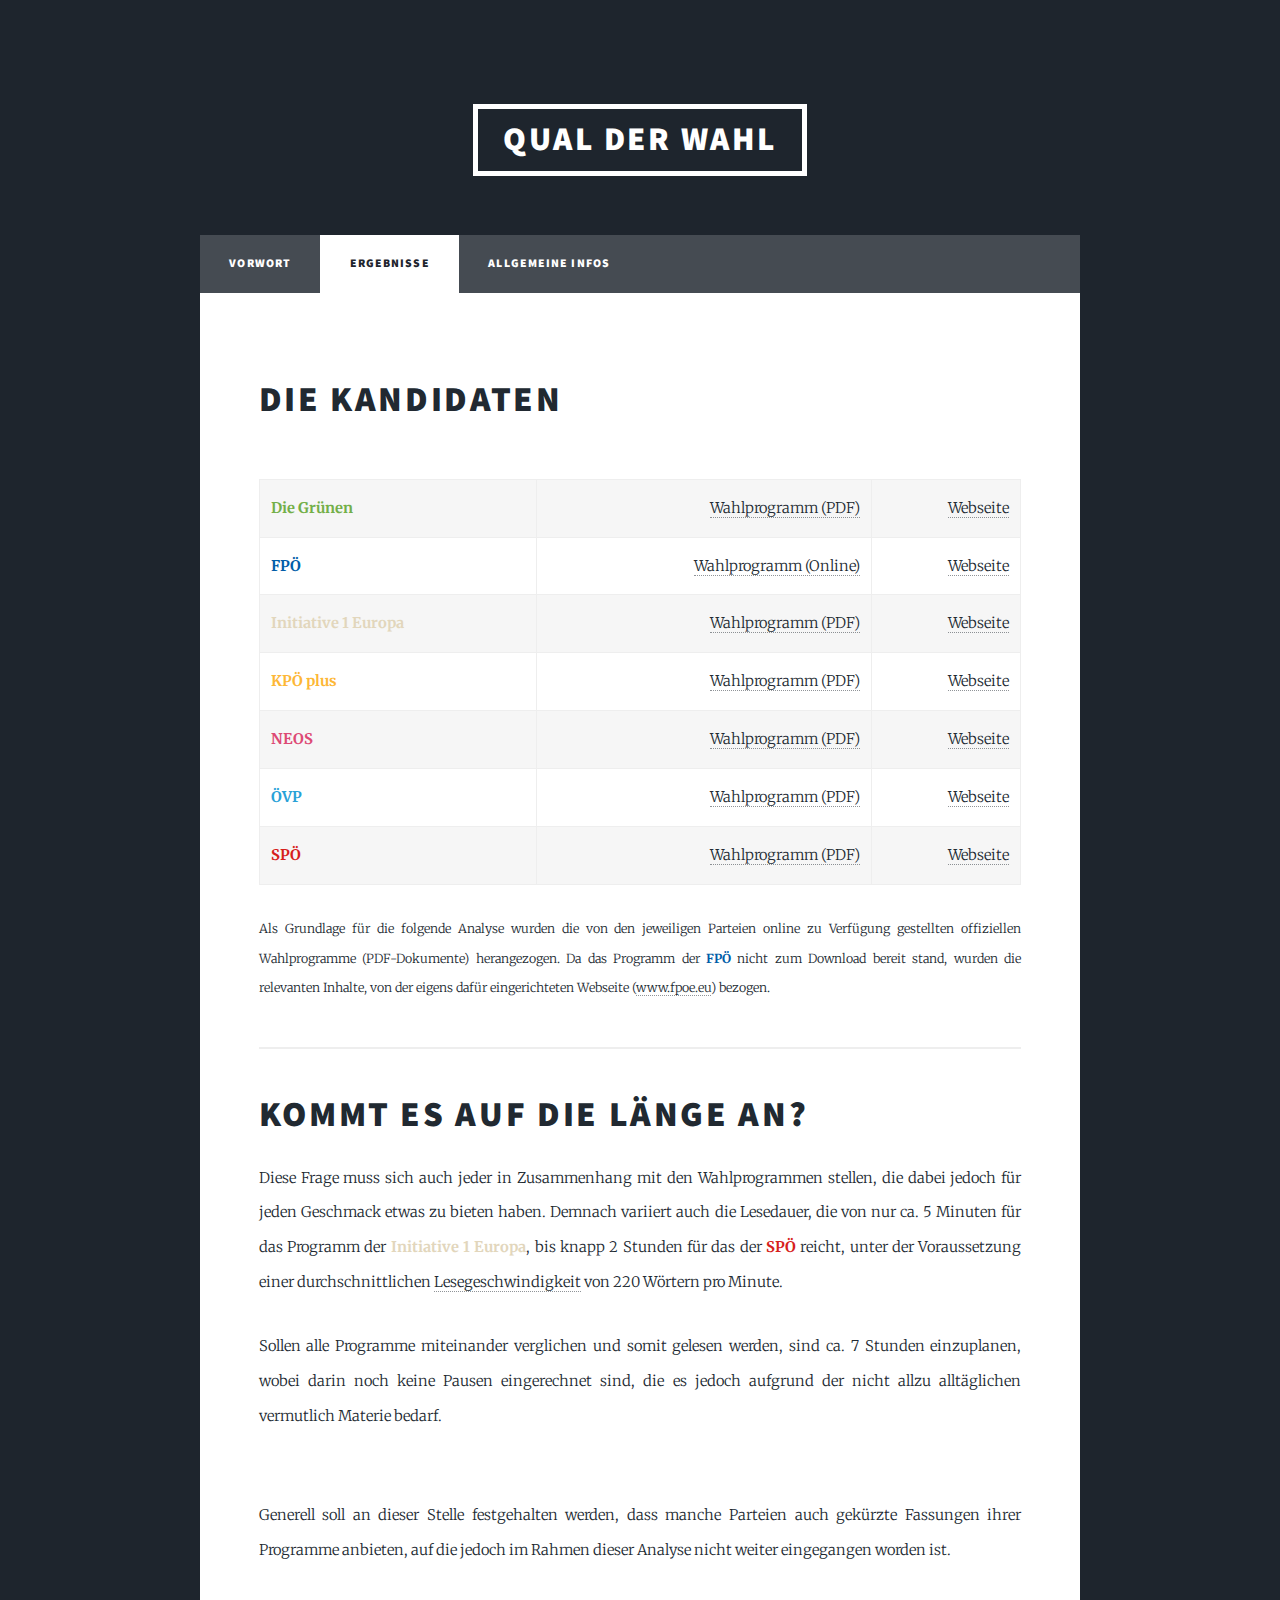
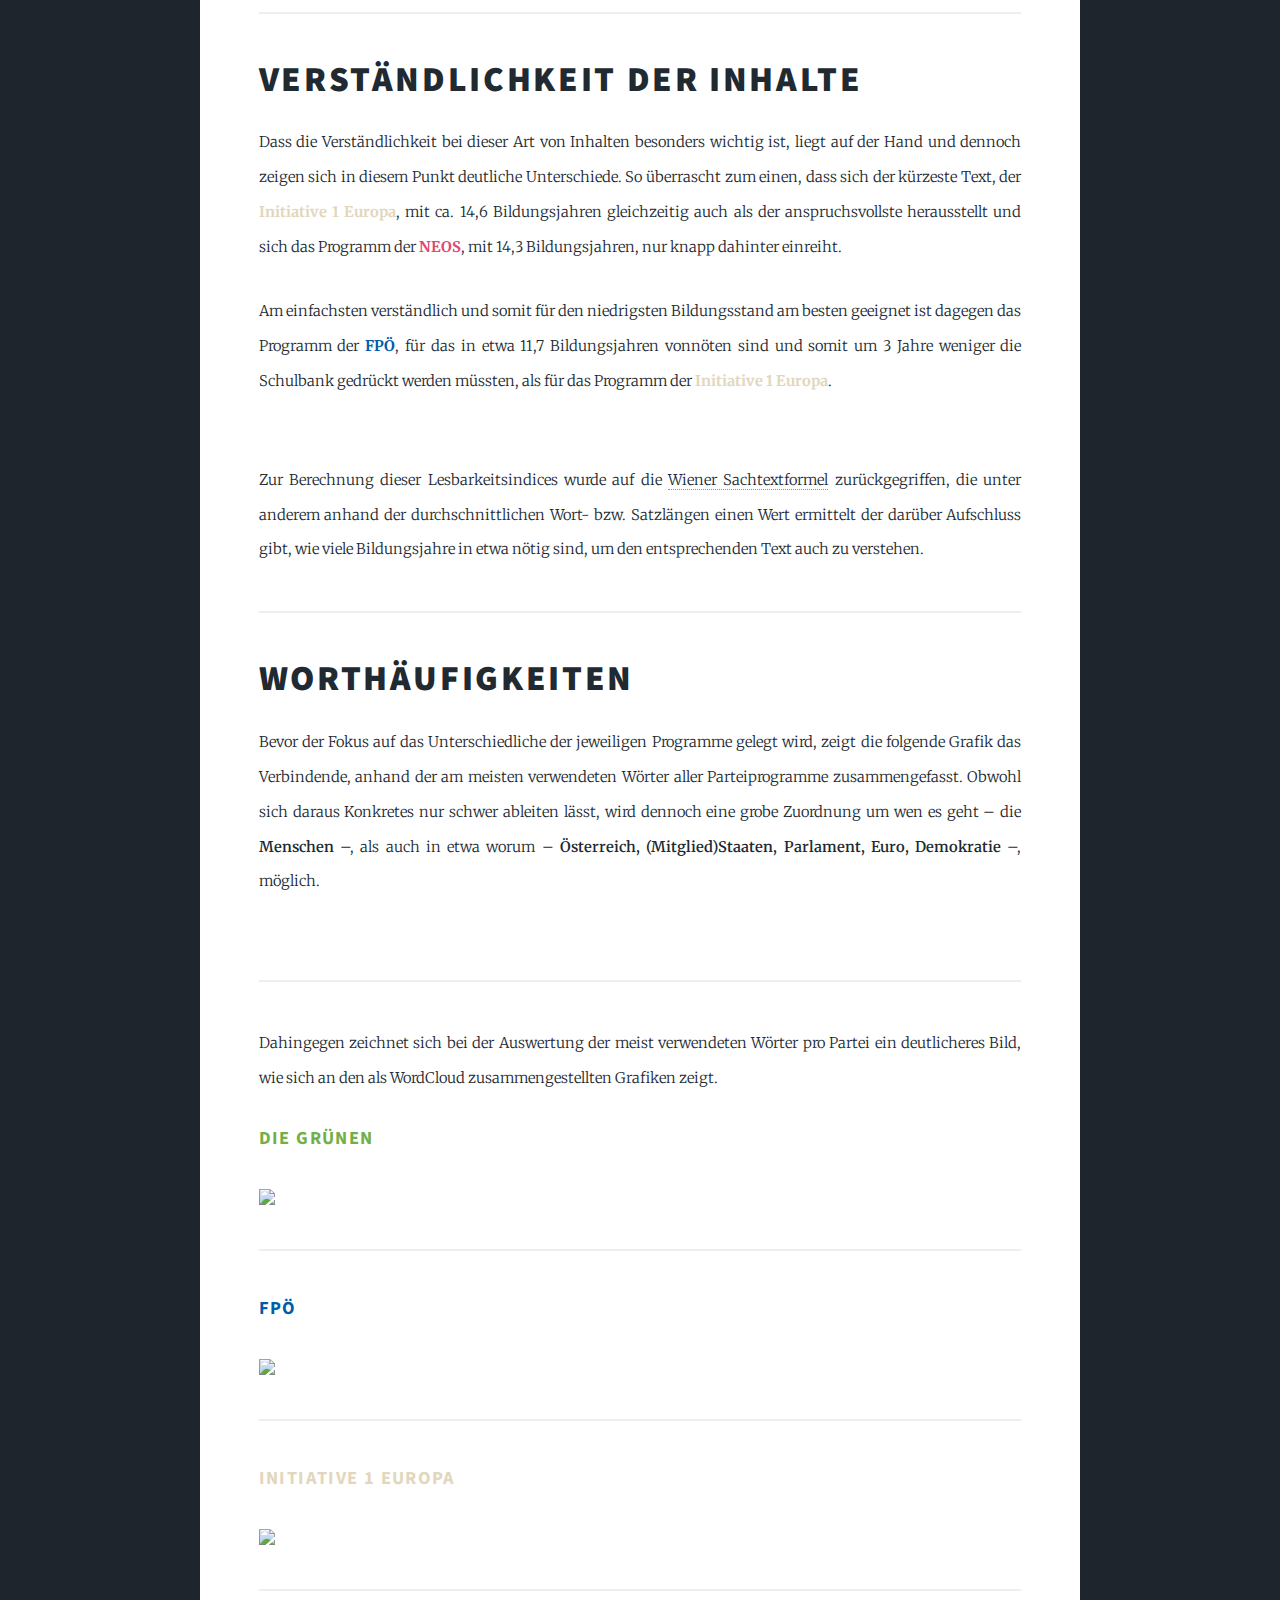
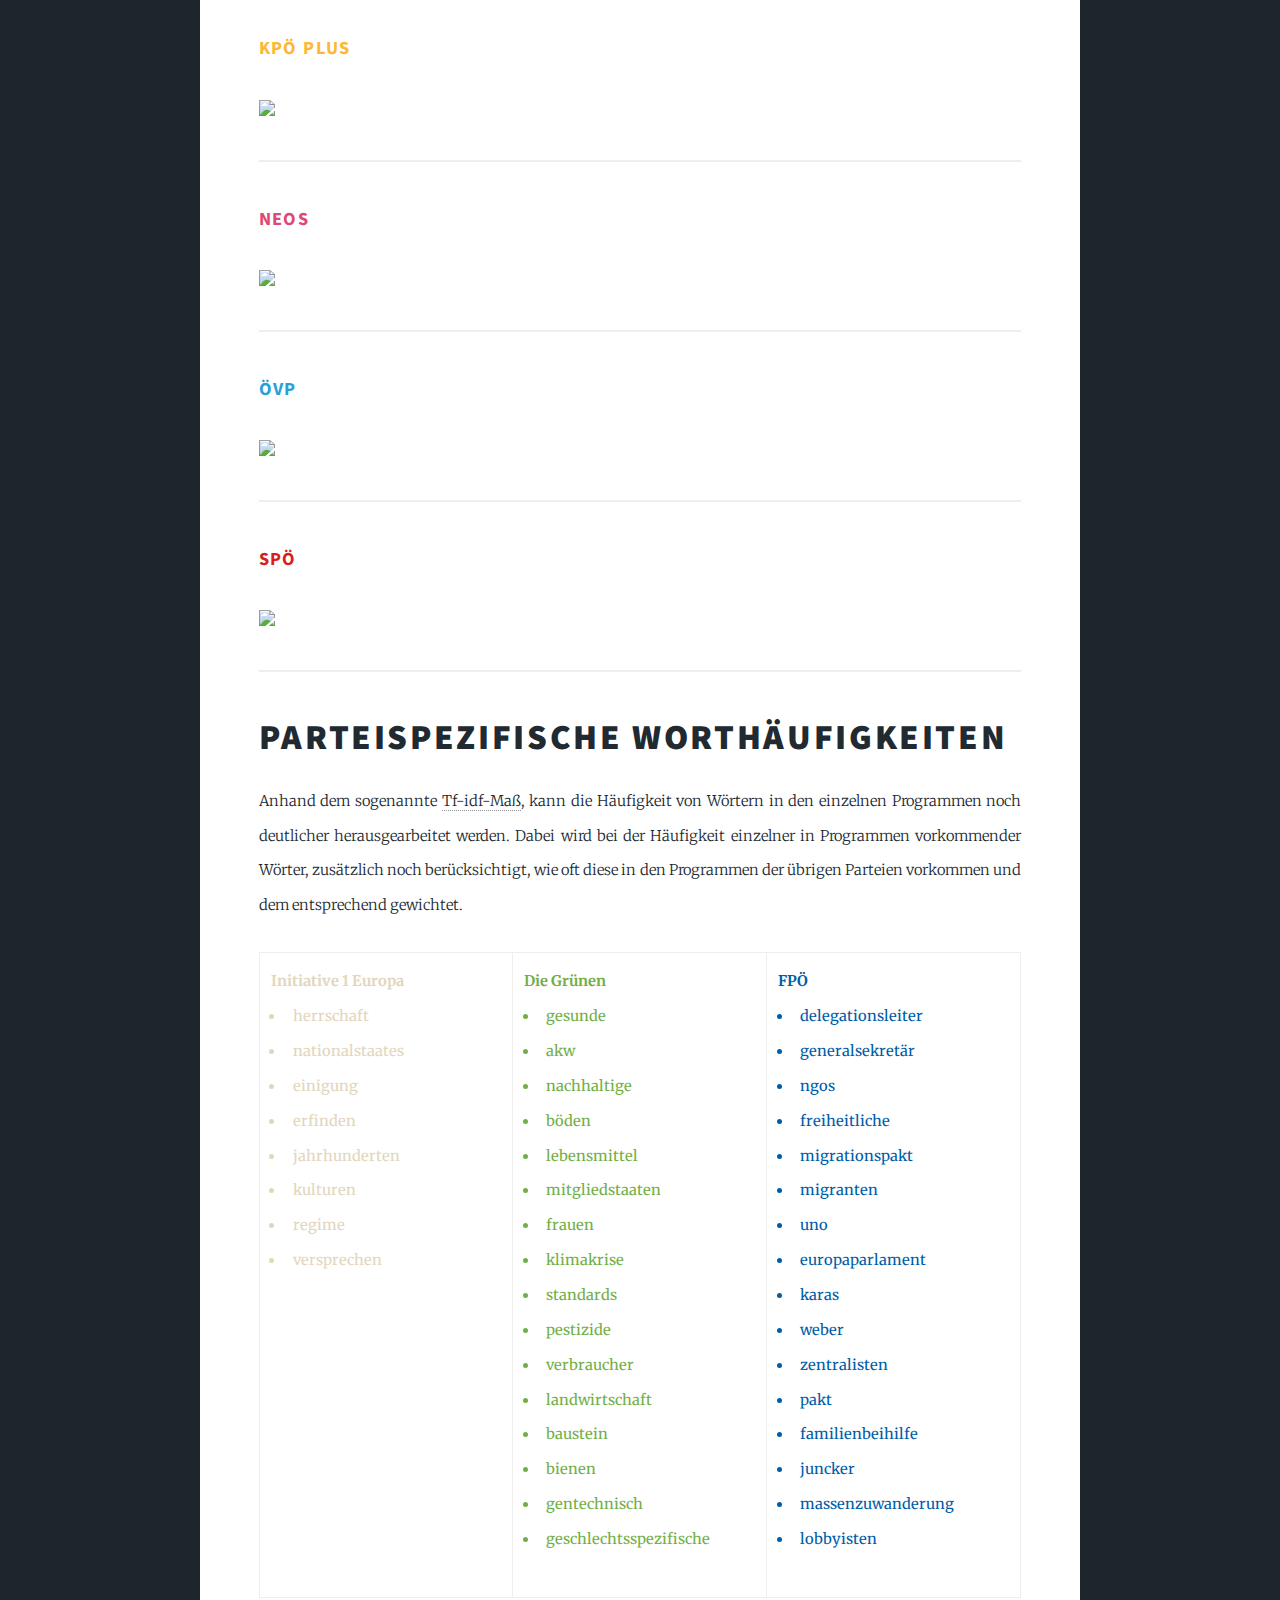
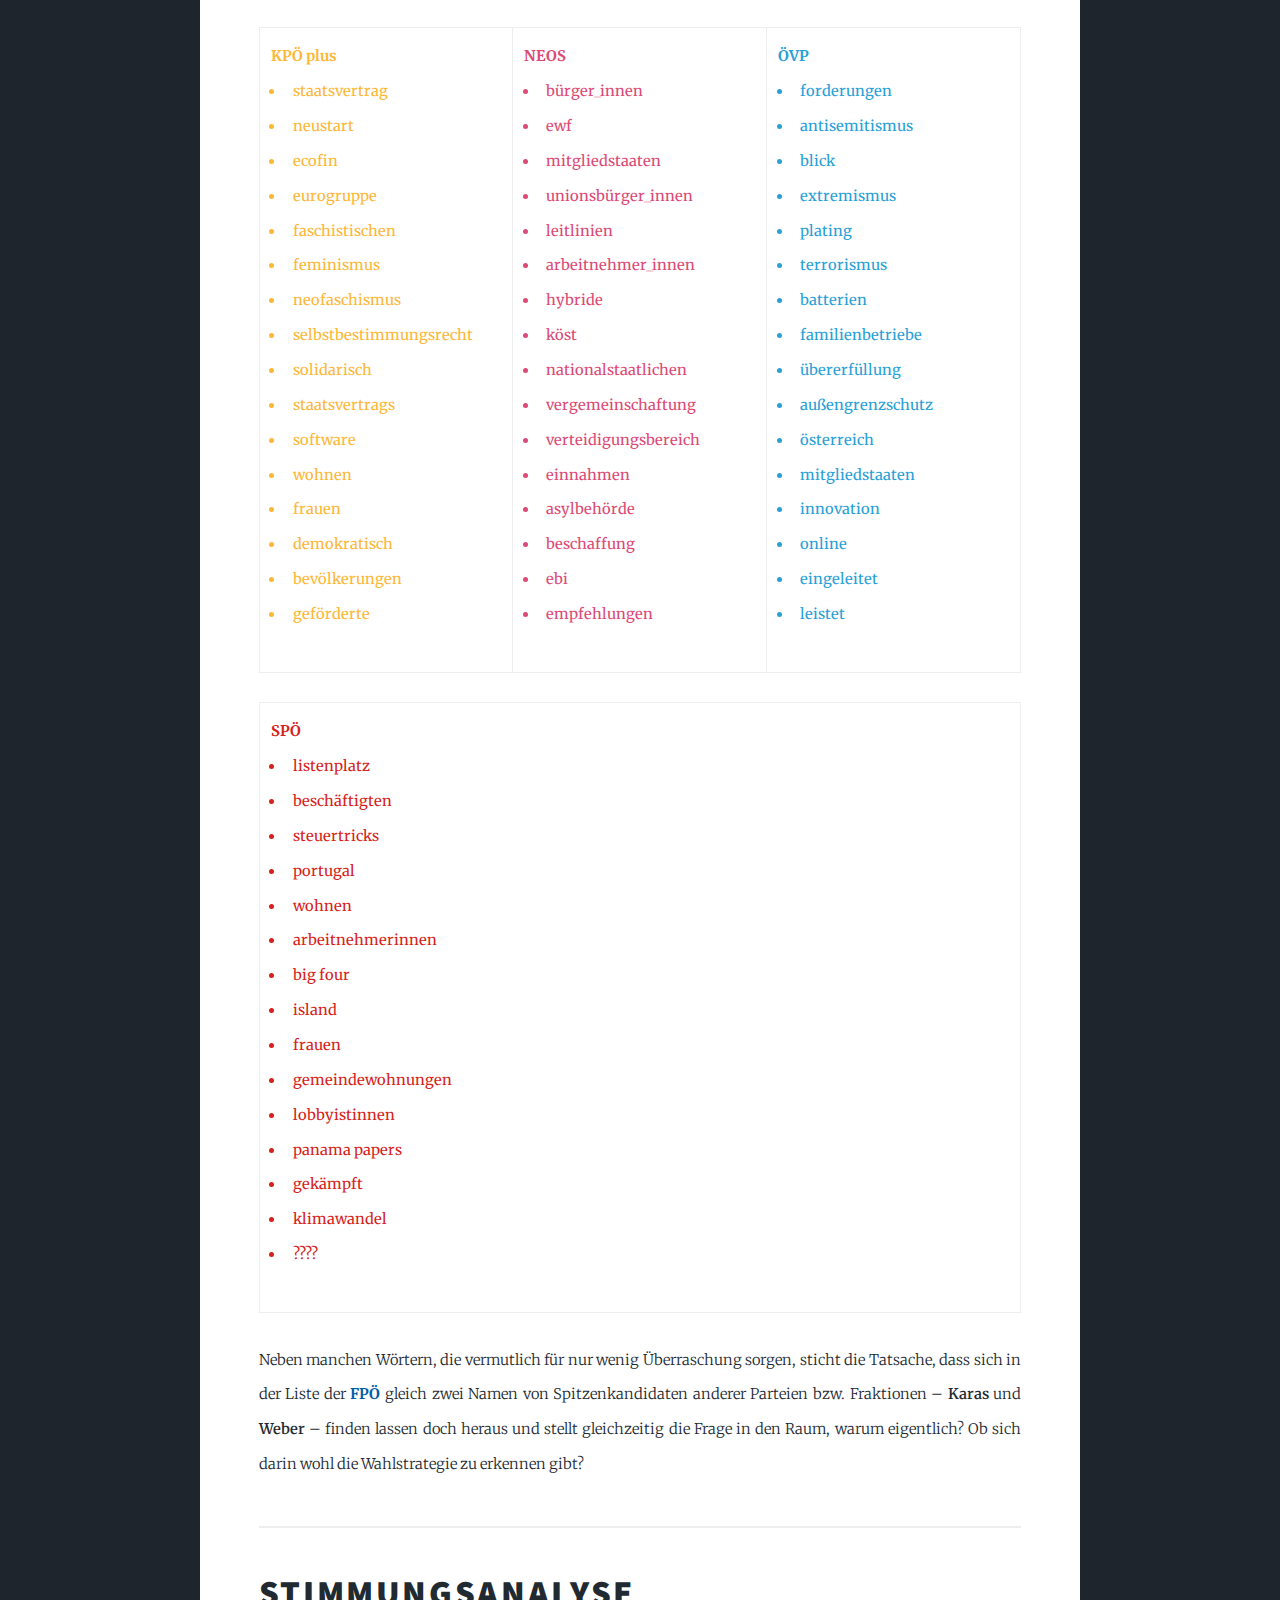
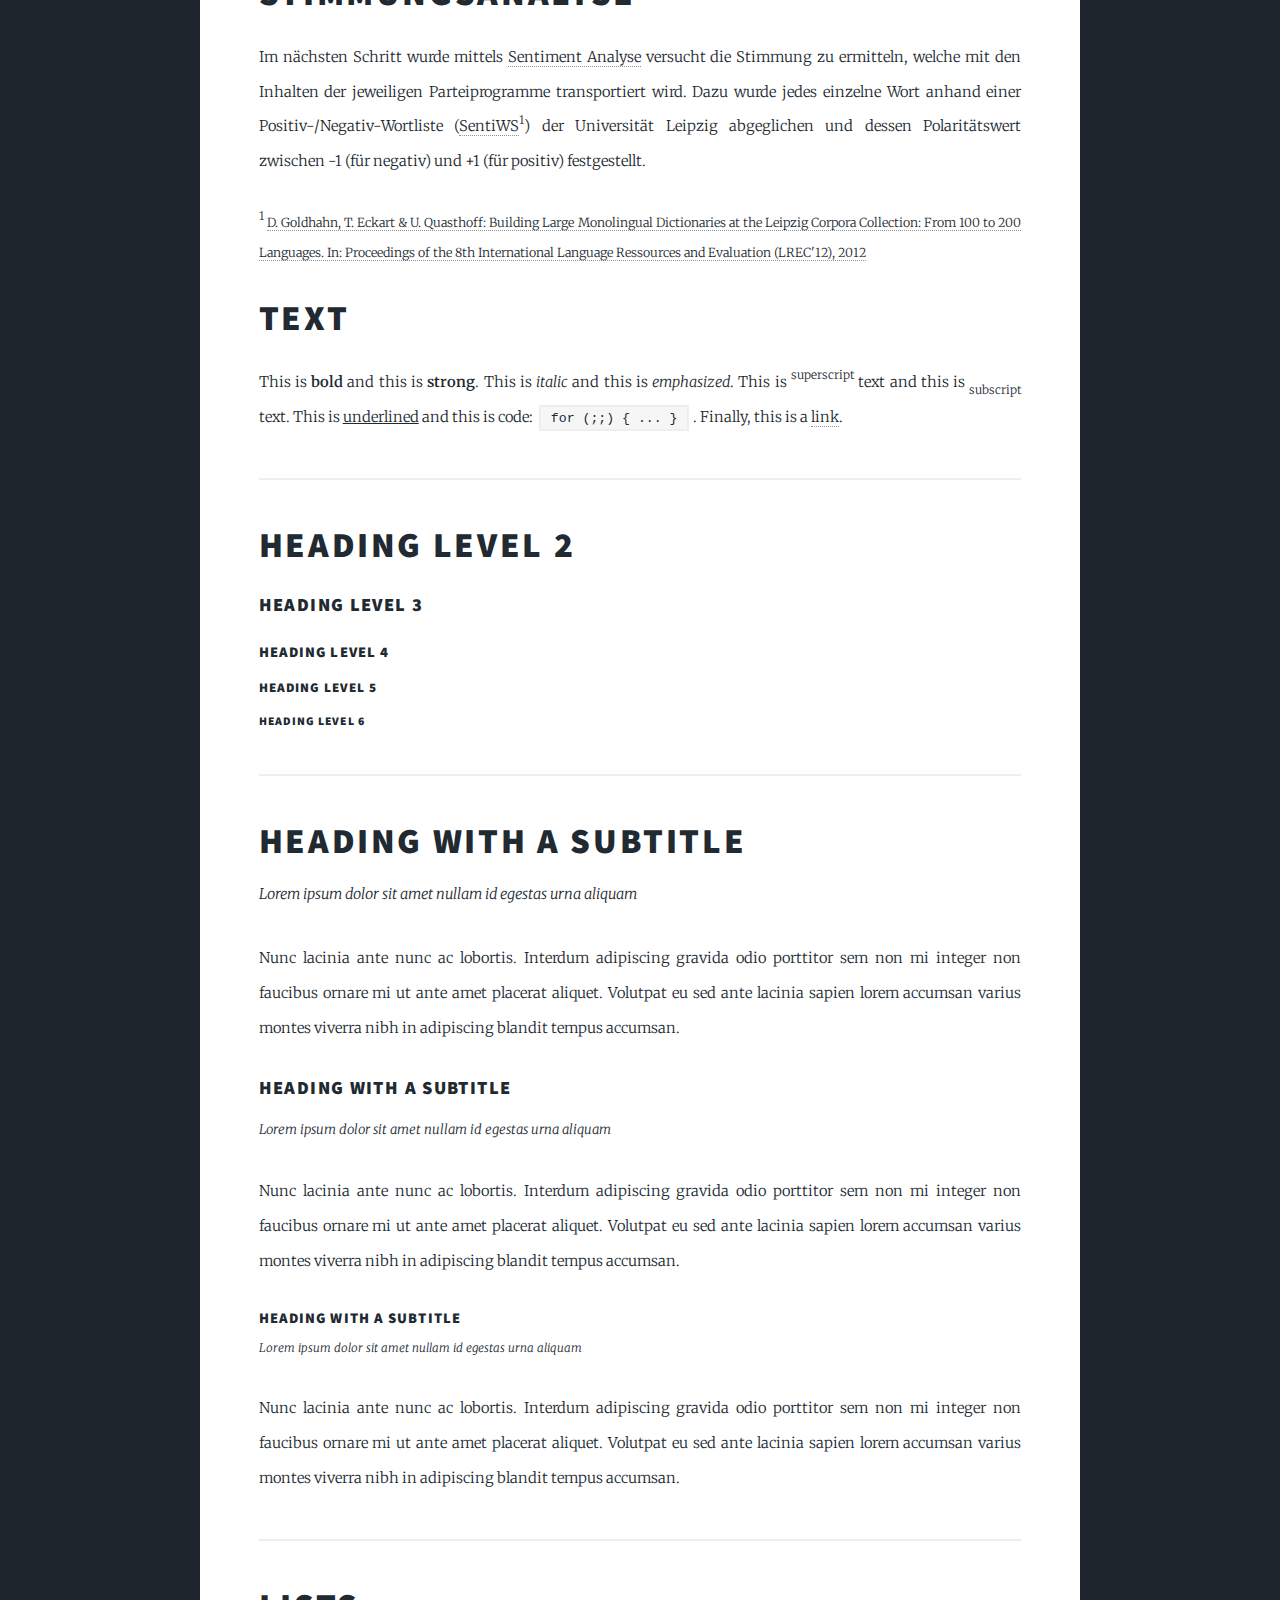
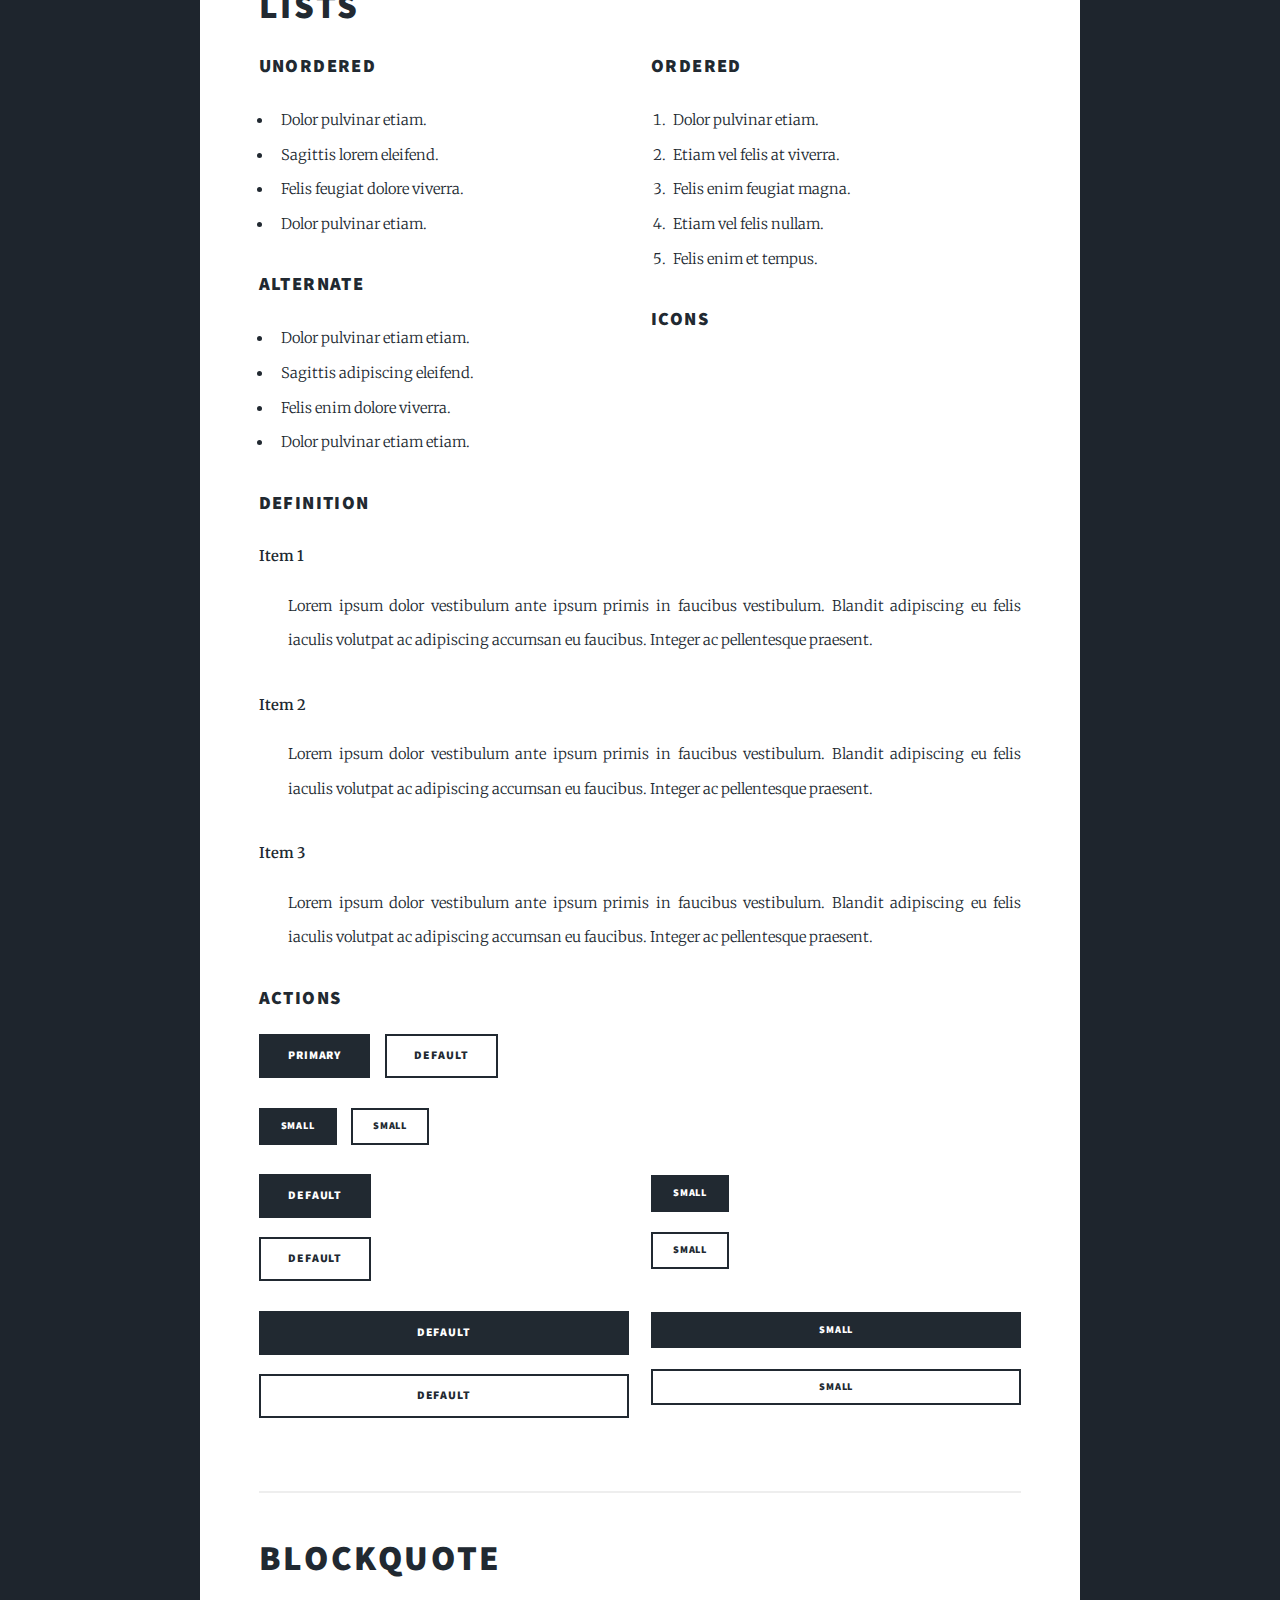
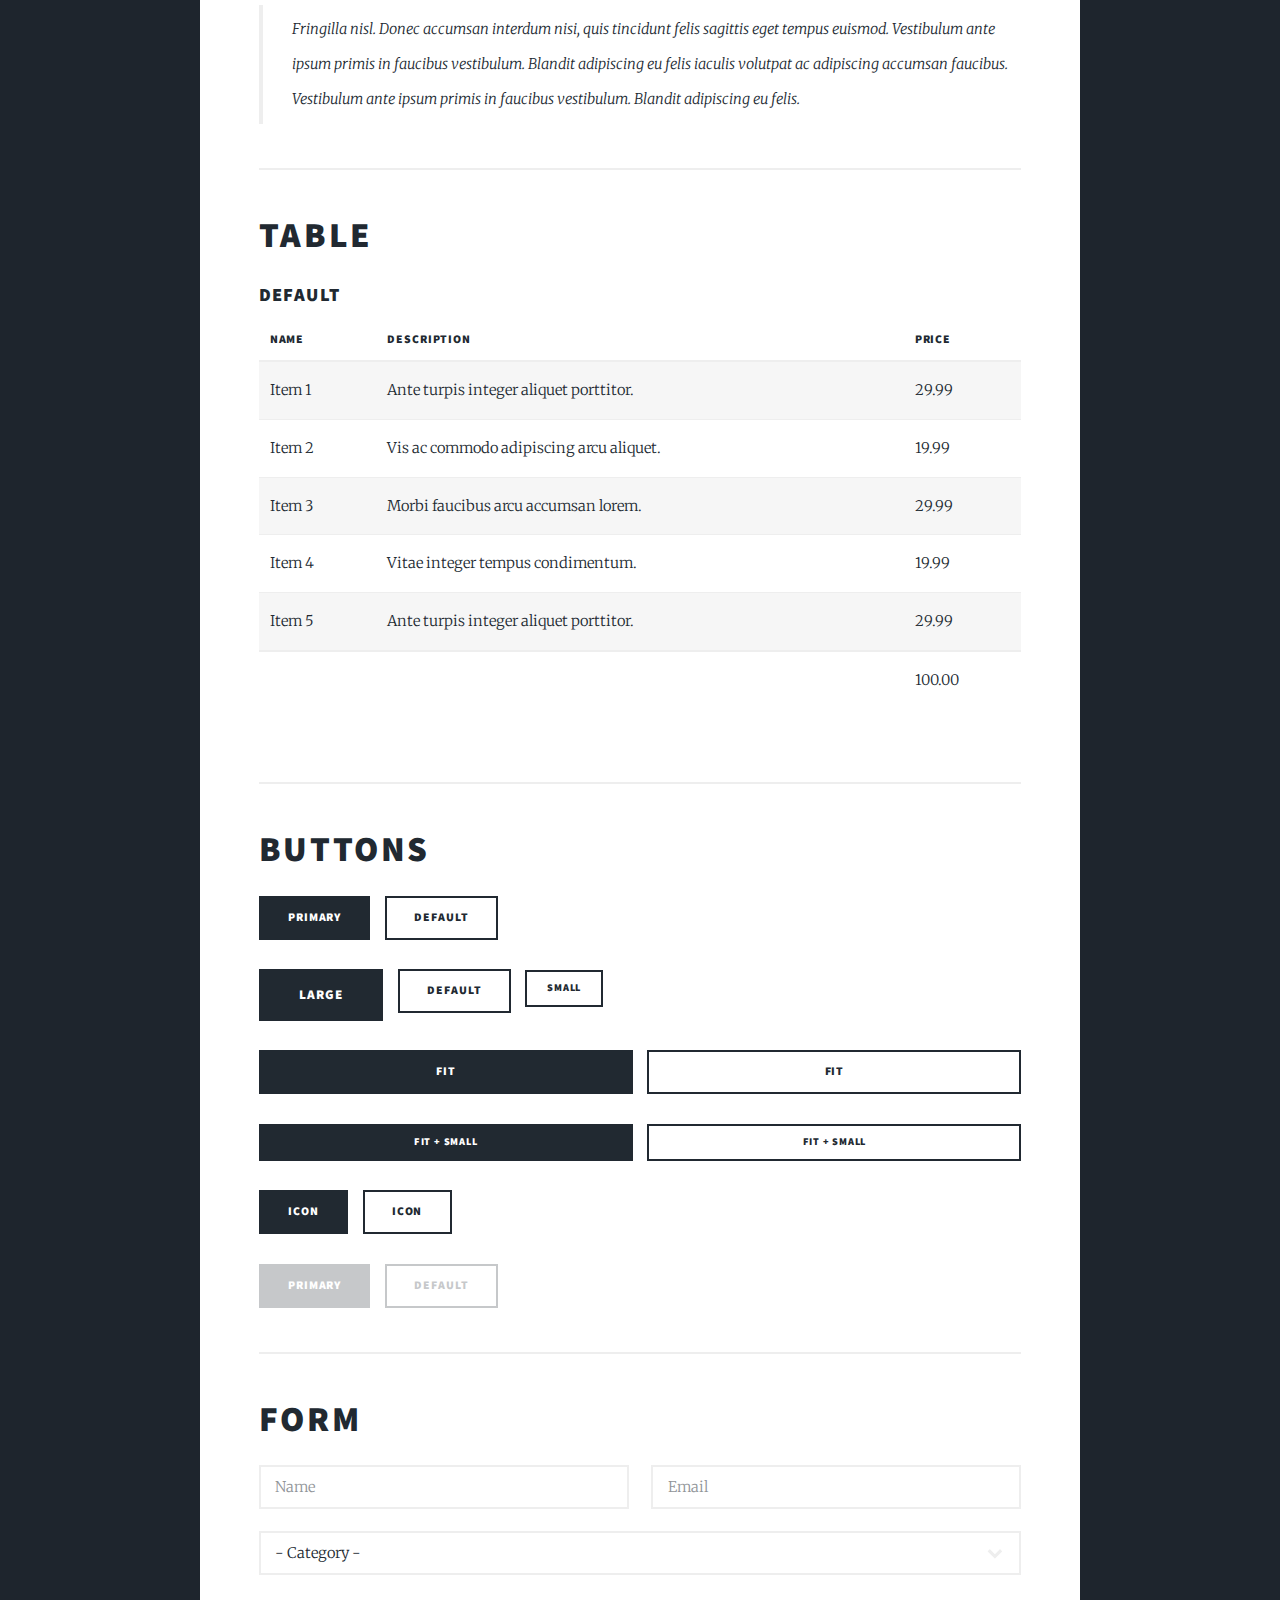
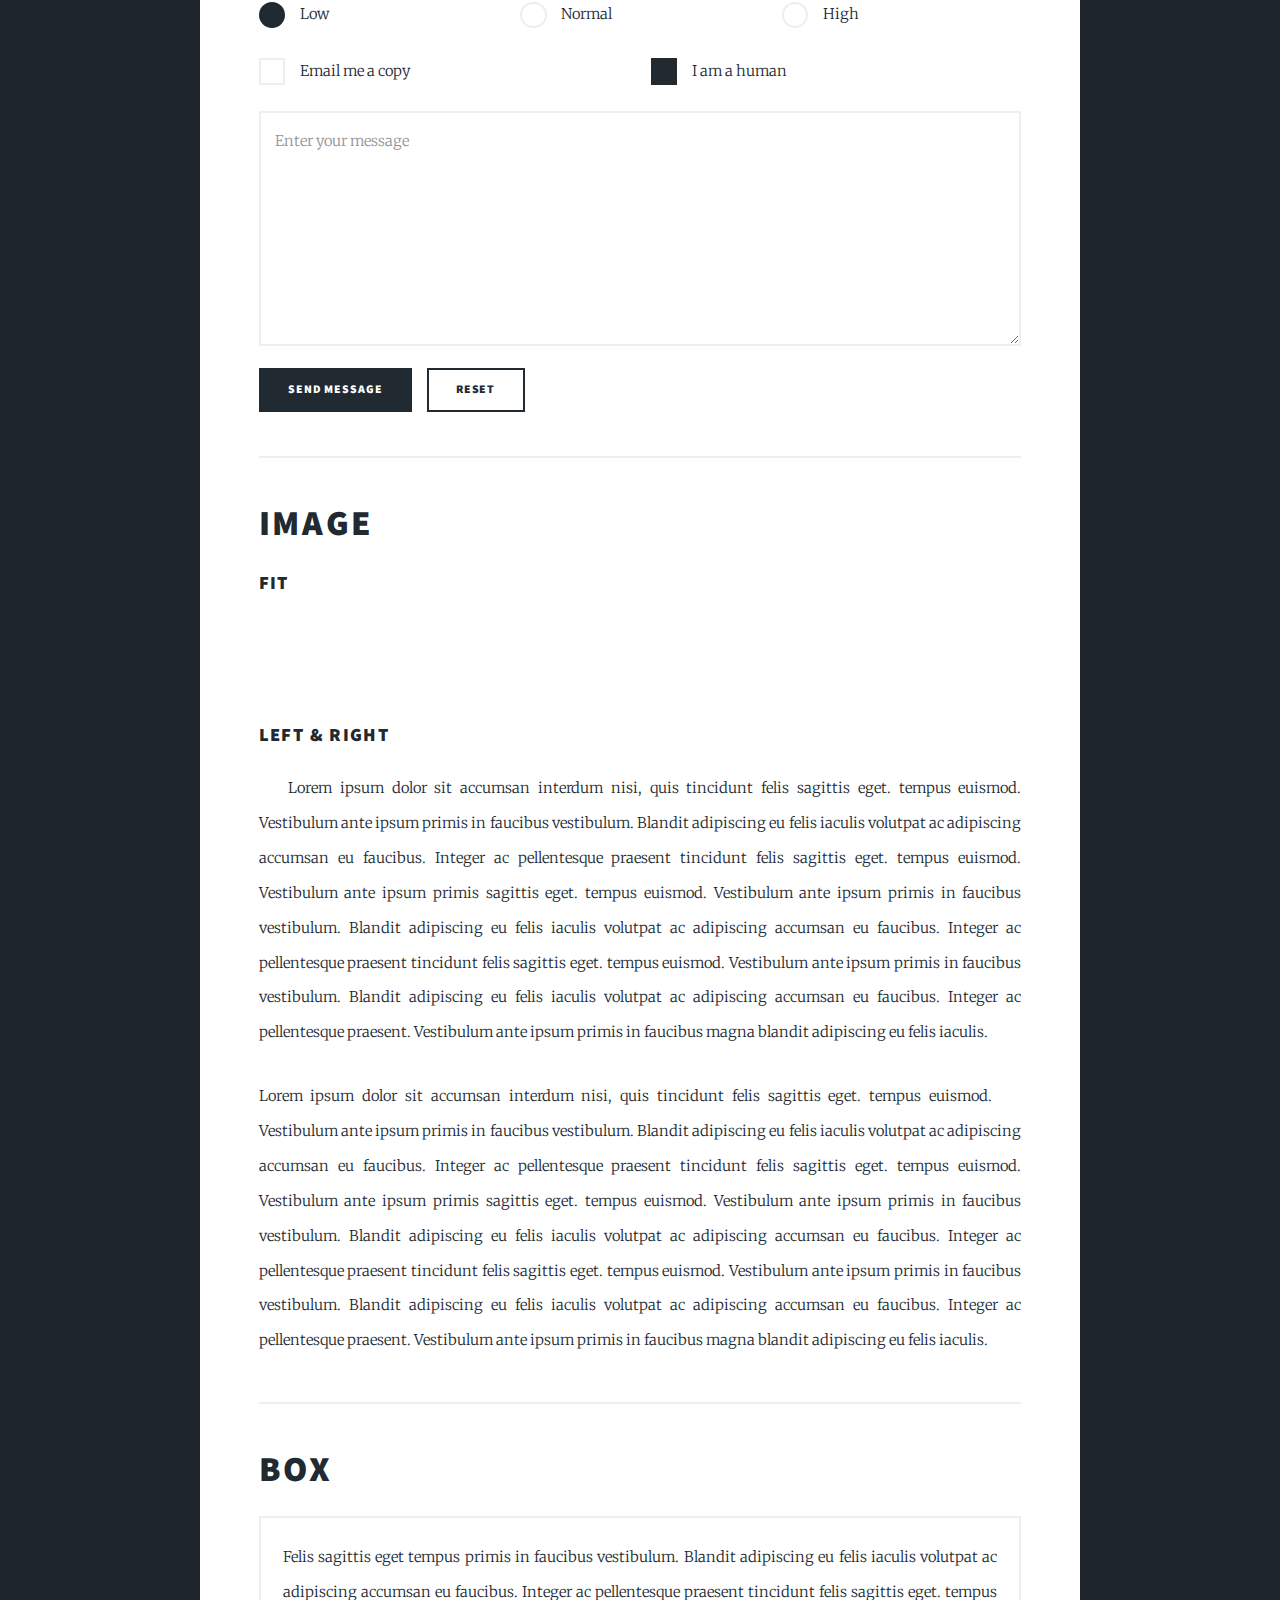
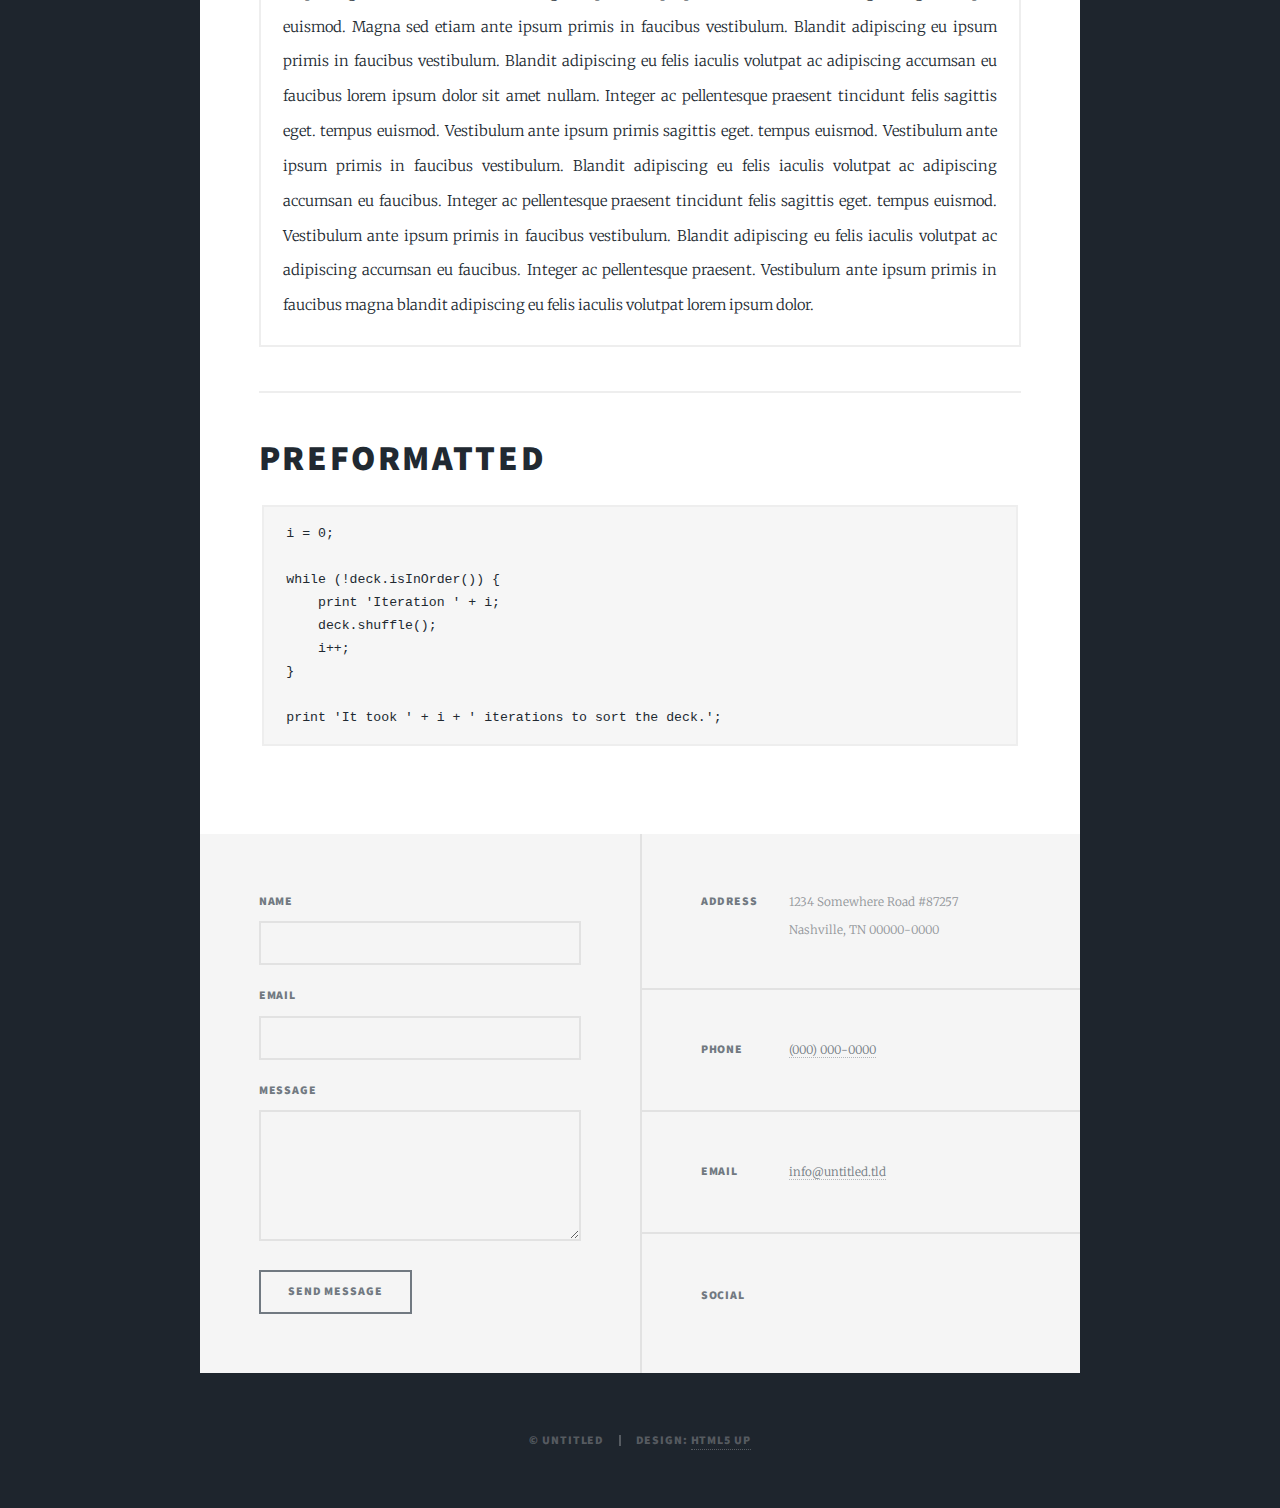
==== commit 6bda2045: "Update results.html" ====
--- a/results.html
+++ b/results.html
@@ -364,6 +364,14 @@
 									
 									<p>Neben manchen Wörtern, die vermutlich für nur wenig Überraschung sorgen, sticht die Tatsache, dass sich in der Liste der <span class="fpoe">FPÖ</span> gleich zwei Namen von Spitzenkandidaten anderer Parteien bzw. Fraktionen – <b>Karas</b> und <b>Weber</b> –  finden lassen doch heraus und stellt gleichzeitig die Frage in den Raum, warum eigentlich? Ob sich darin wohl die Wahlstrategie zu erkennen gibt?</p>
 
+									<hr />
+
+									<h2>Stimmungsanalyse</h2>
+
+									<p>Im nächsten Schritt wurde mittels <a href="https://de.wikipedia.org/wiki/Sentiment_Detection" target="_new" title="Sentiment Analyse @ Wikipedia">Sentiment Analyse</a> versucht die Stimmung zu ermitteln, welche mit den Inhalten der jeweiligen Parteiprogramme transportiert wird. Dazu wurde jedes einzelne Wort anhand einer Positiv-/Negativ-Wortliste (<a href="http://wortschatz.uni-leipzig.de/en/download/" target="_new" title="SentimentWortschatz, Universität Leipzig">SentiWS</a><sup>1</sup>) der Universität Leipzig abgeglichen und dessen Polaritätswert zwischen -1 (für negativ) und +1 (für positiv) festgestellt.</p>
+
+									<p class="small"><sup>1</sup> <a href="http://www.lrec-conf.org/proceedings/lrec2012/pdf/327_Paper.pdf" target="_new" title="SentiWS – a Publicly Available German-language Resource for Sentiment Analysis">D. Goldhahn, T. Eckart & U. Quasthoff: Building Large Monolingual Dictionaries at the Leipzig Corpora Collection: From 100 to 200 Languages. In: Proceedings of the 8th International Language Ressources and Evaluation (LREC'12), 2012</a></p>
+
 									<h2>Text</h2>
 									<p>This is <b>bold</b> and this is <strong>strong</strong>. This is <i>italic</i> and this is <em>emphasized</em>.
 									This is <sup>superscript</sup> text and this is <sub>subscript</sub> text.
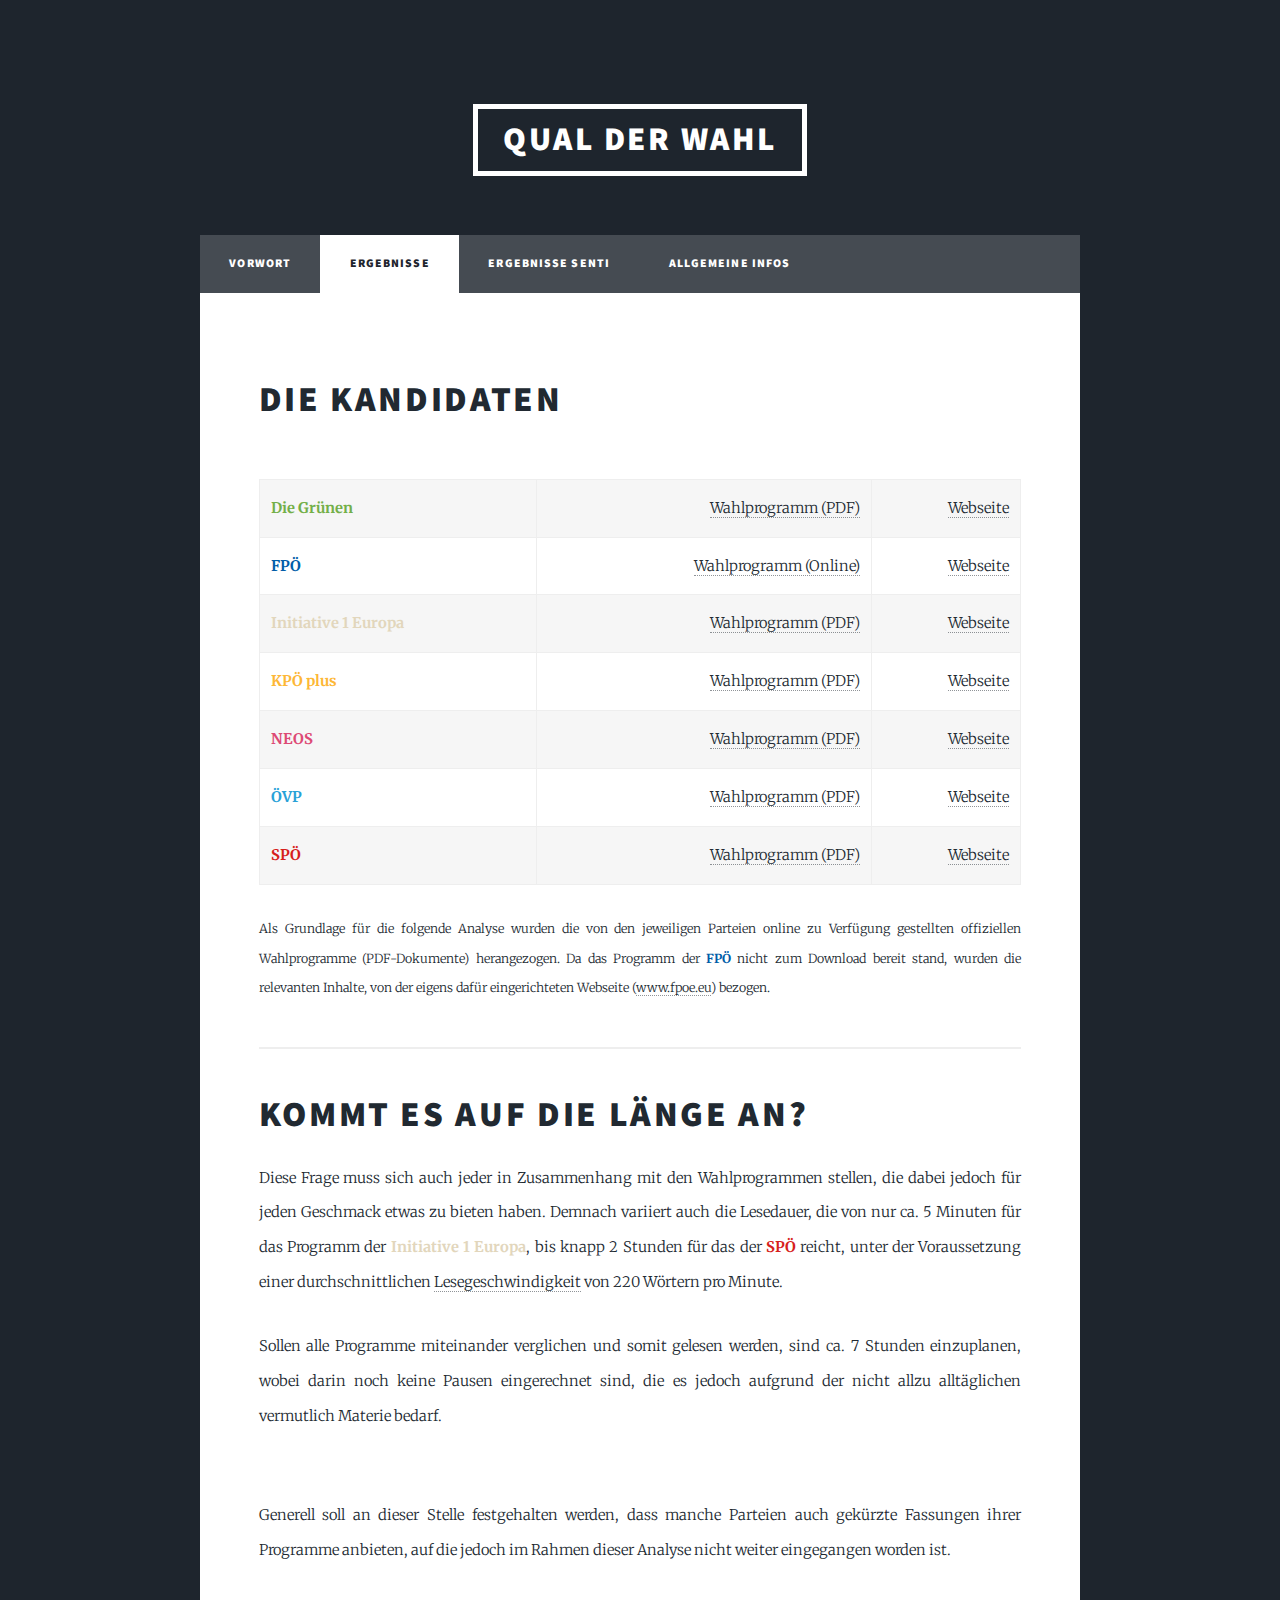
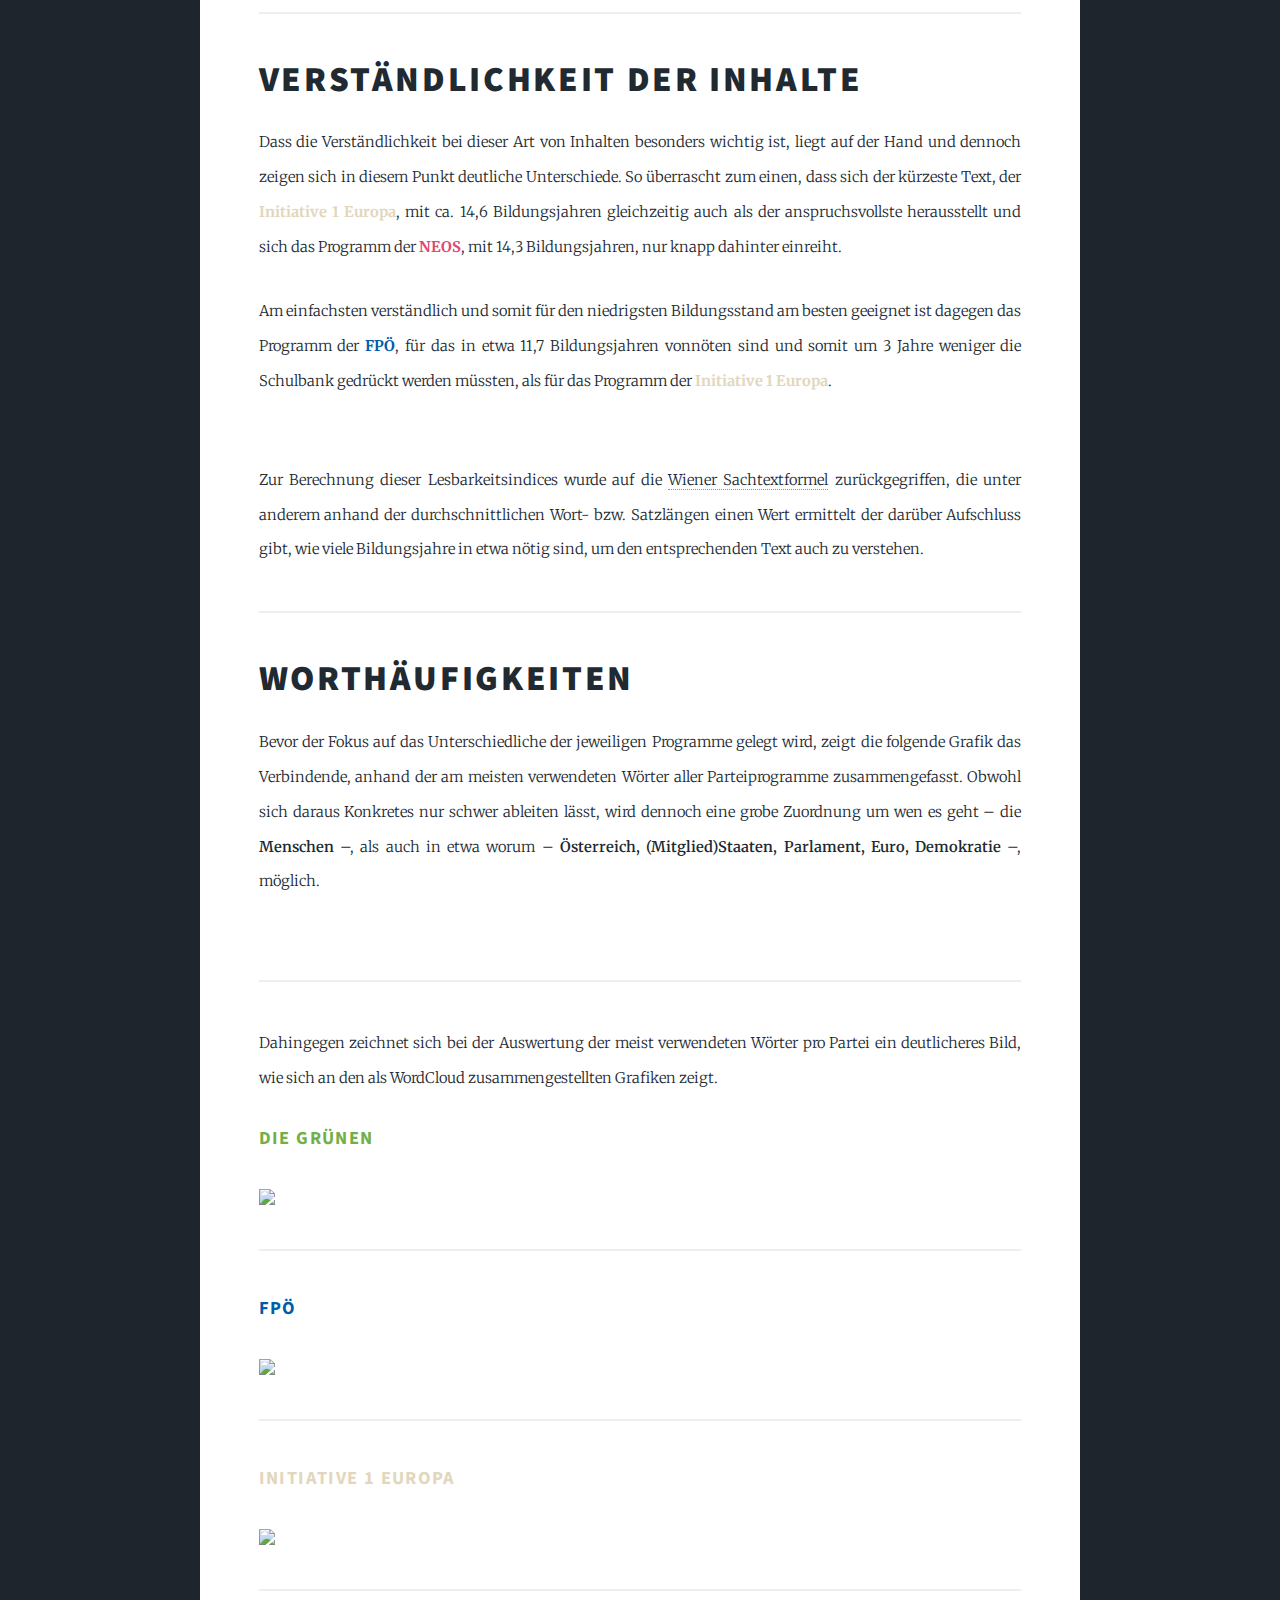
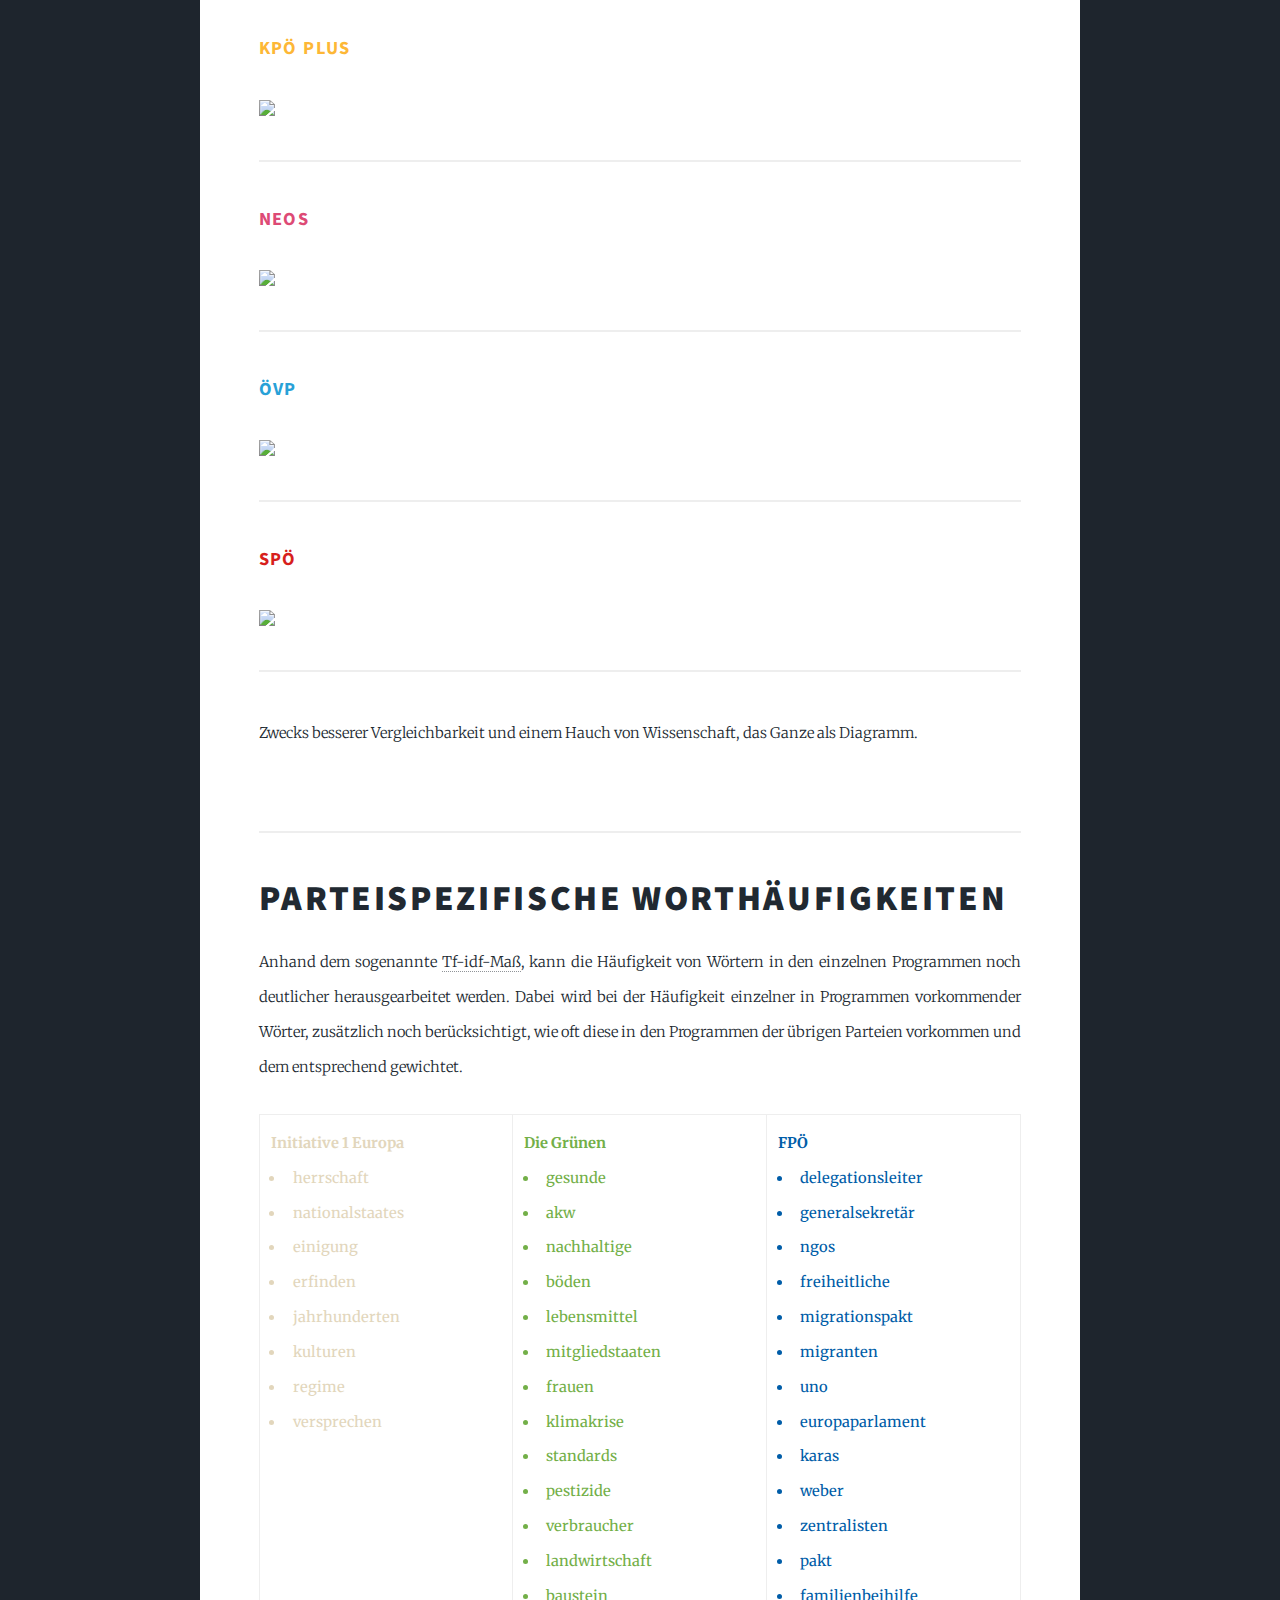
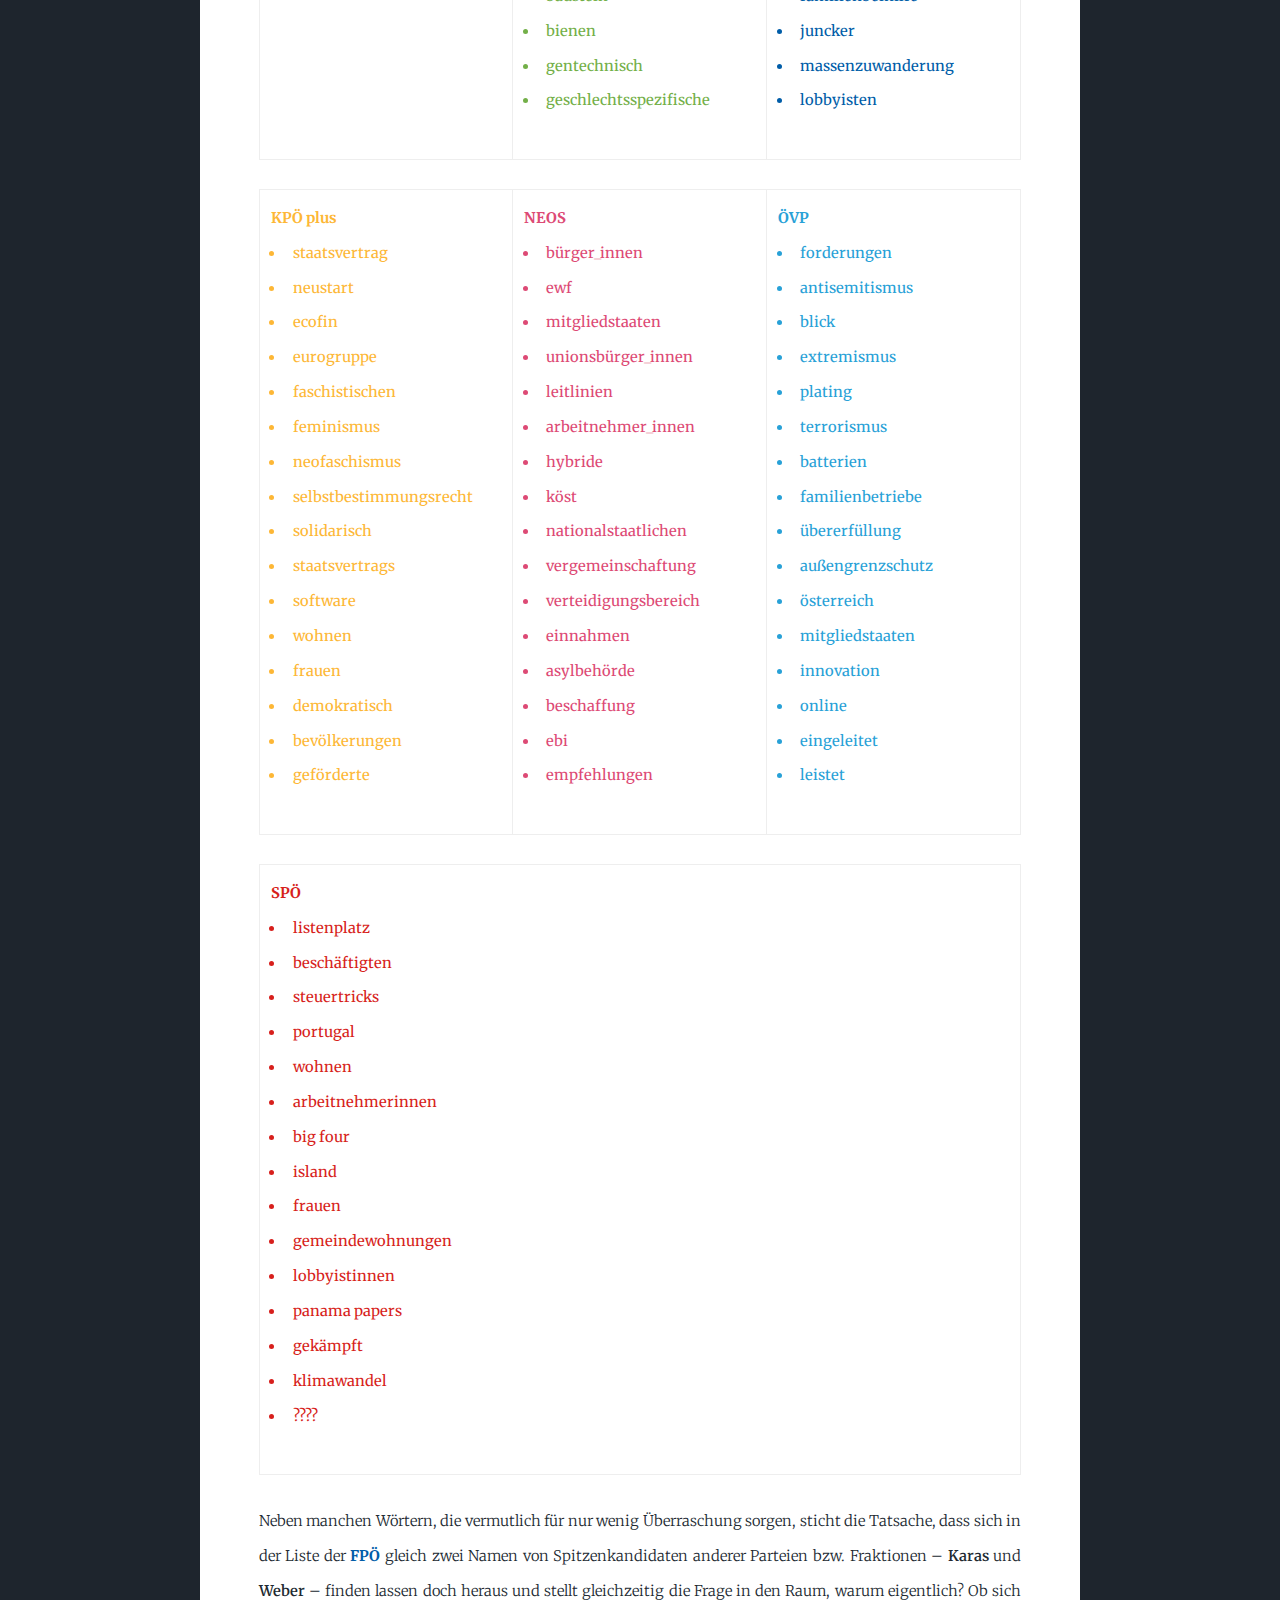
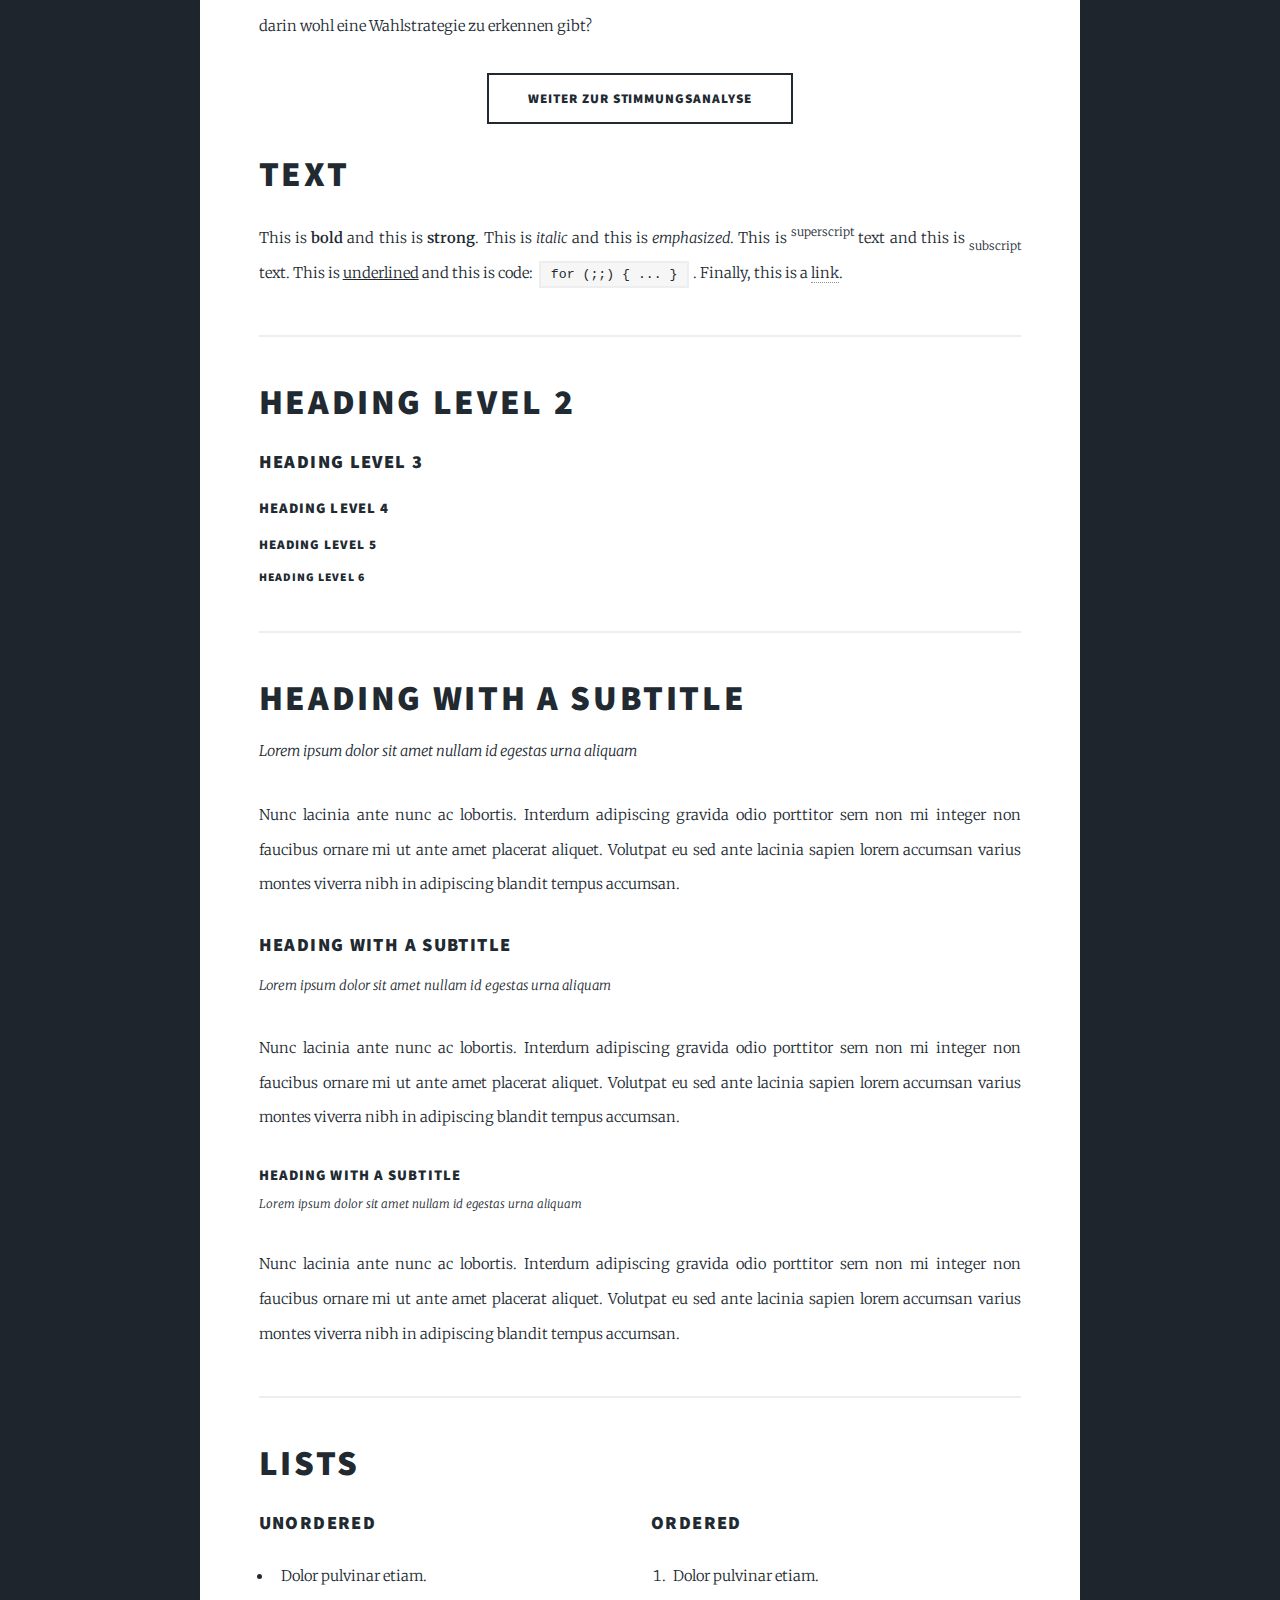
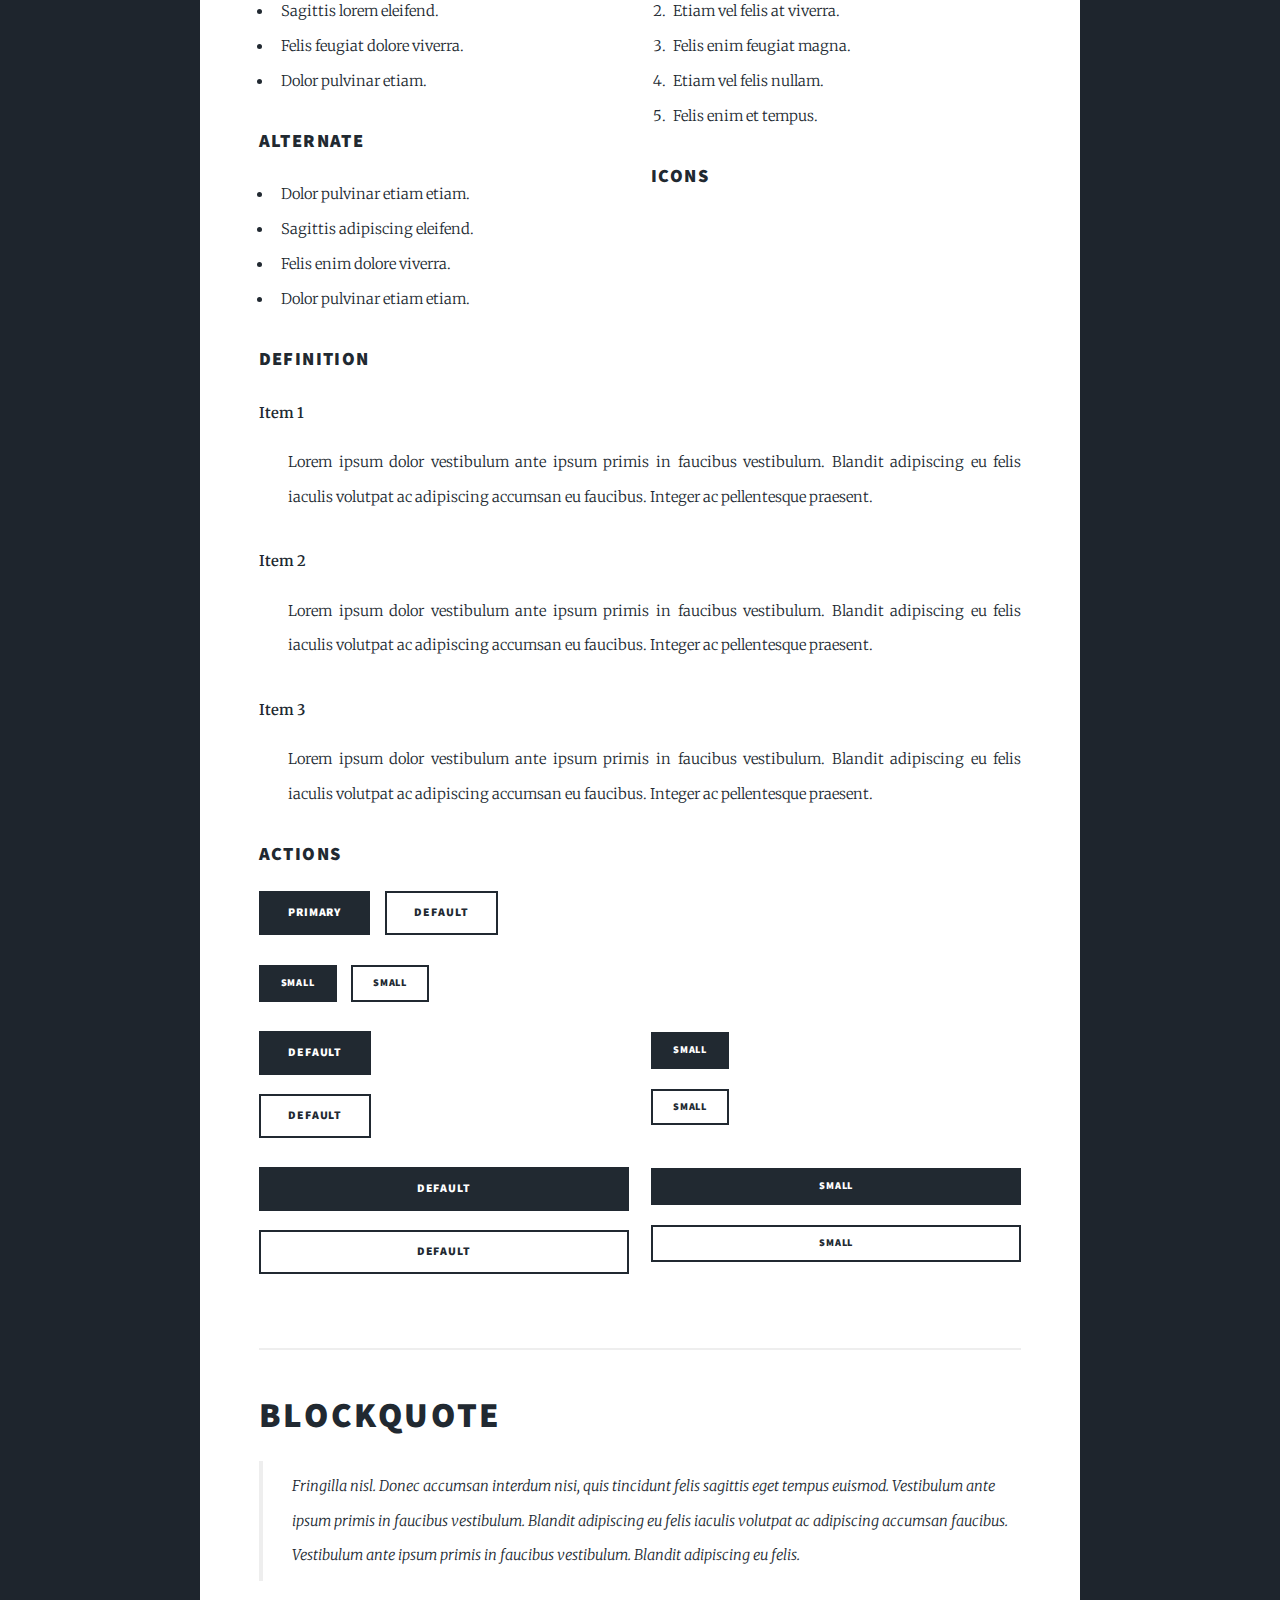
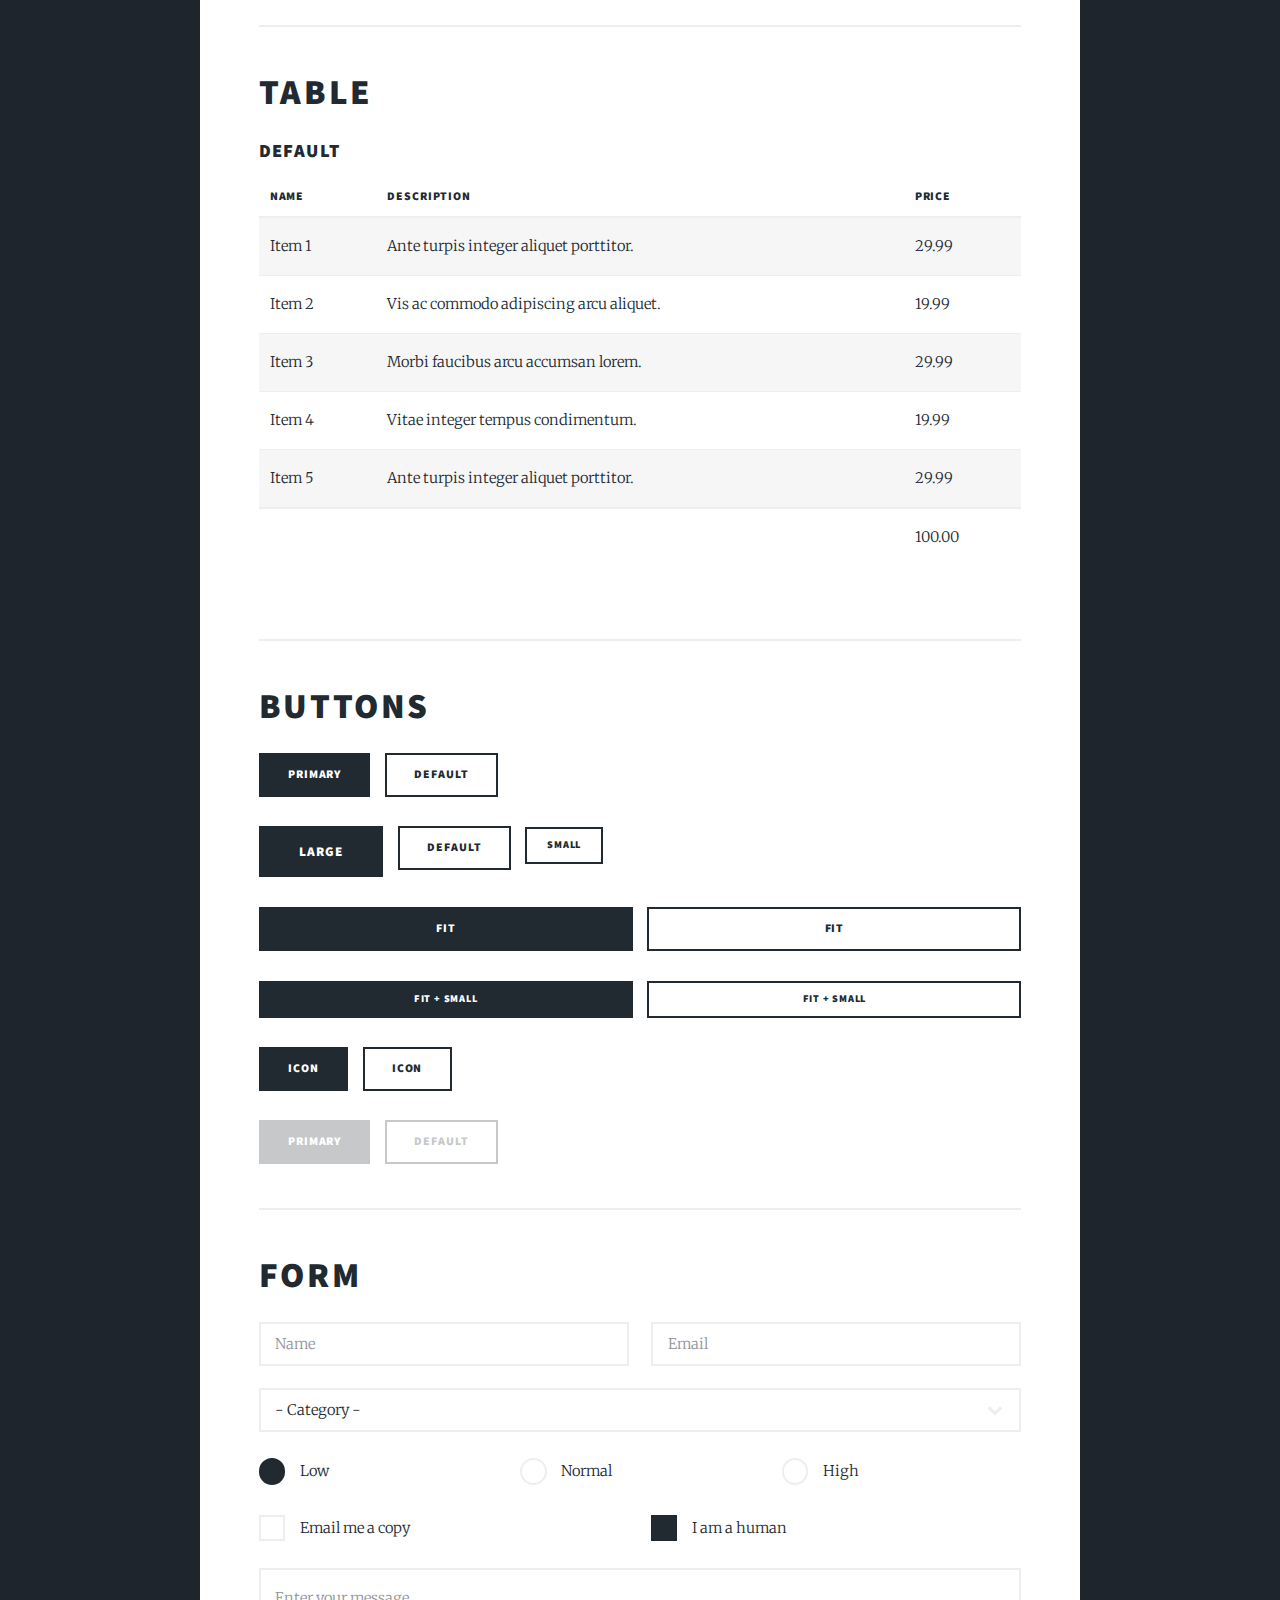
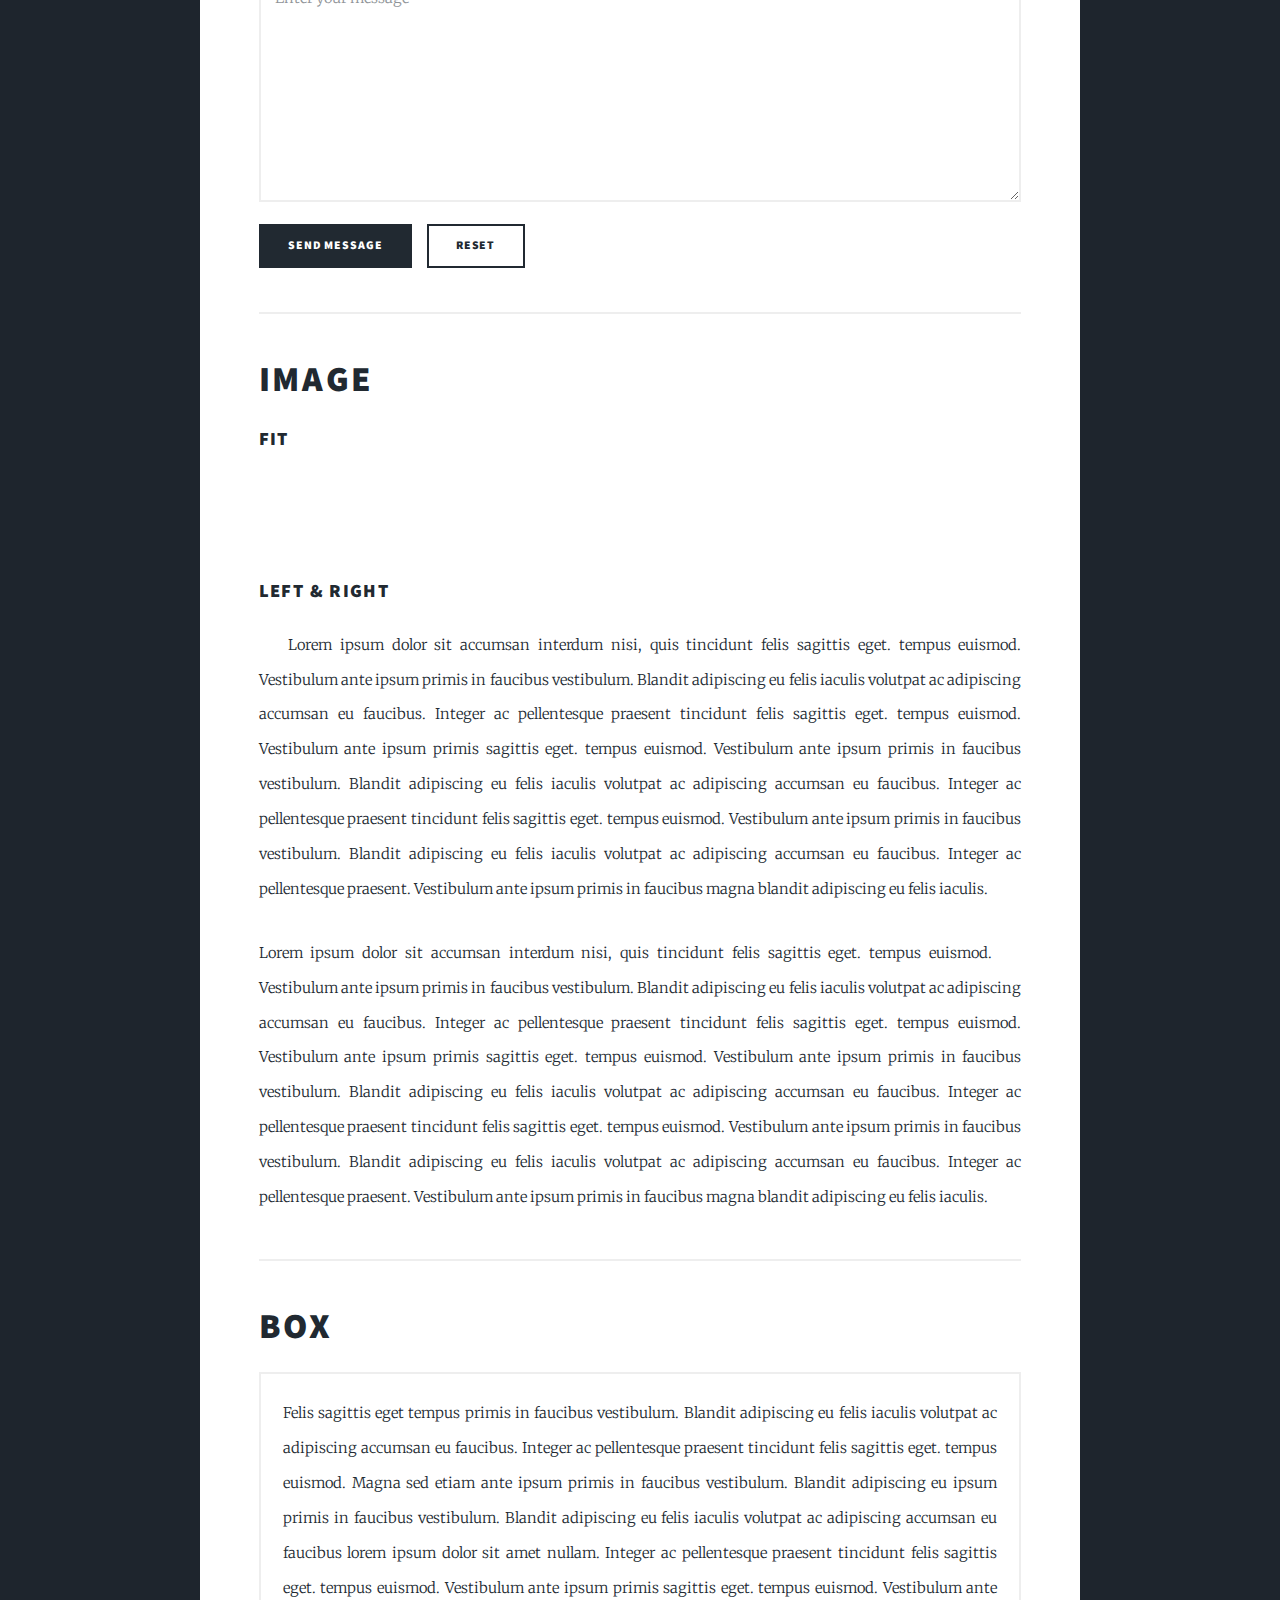
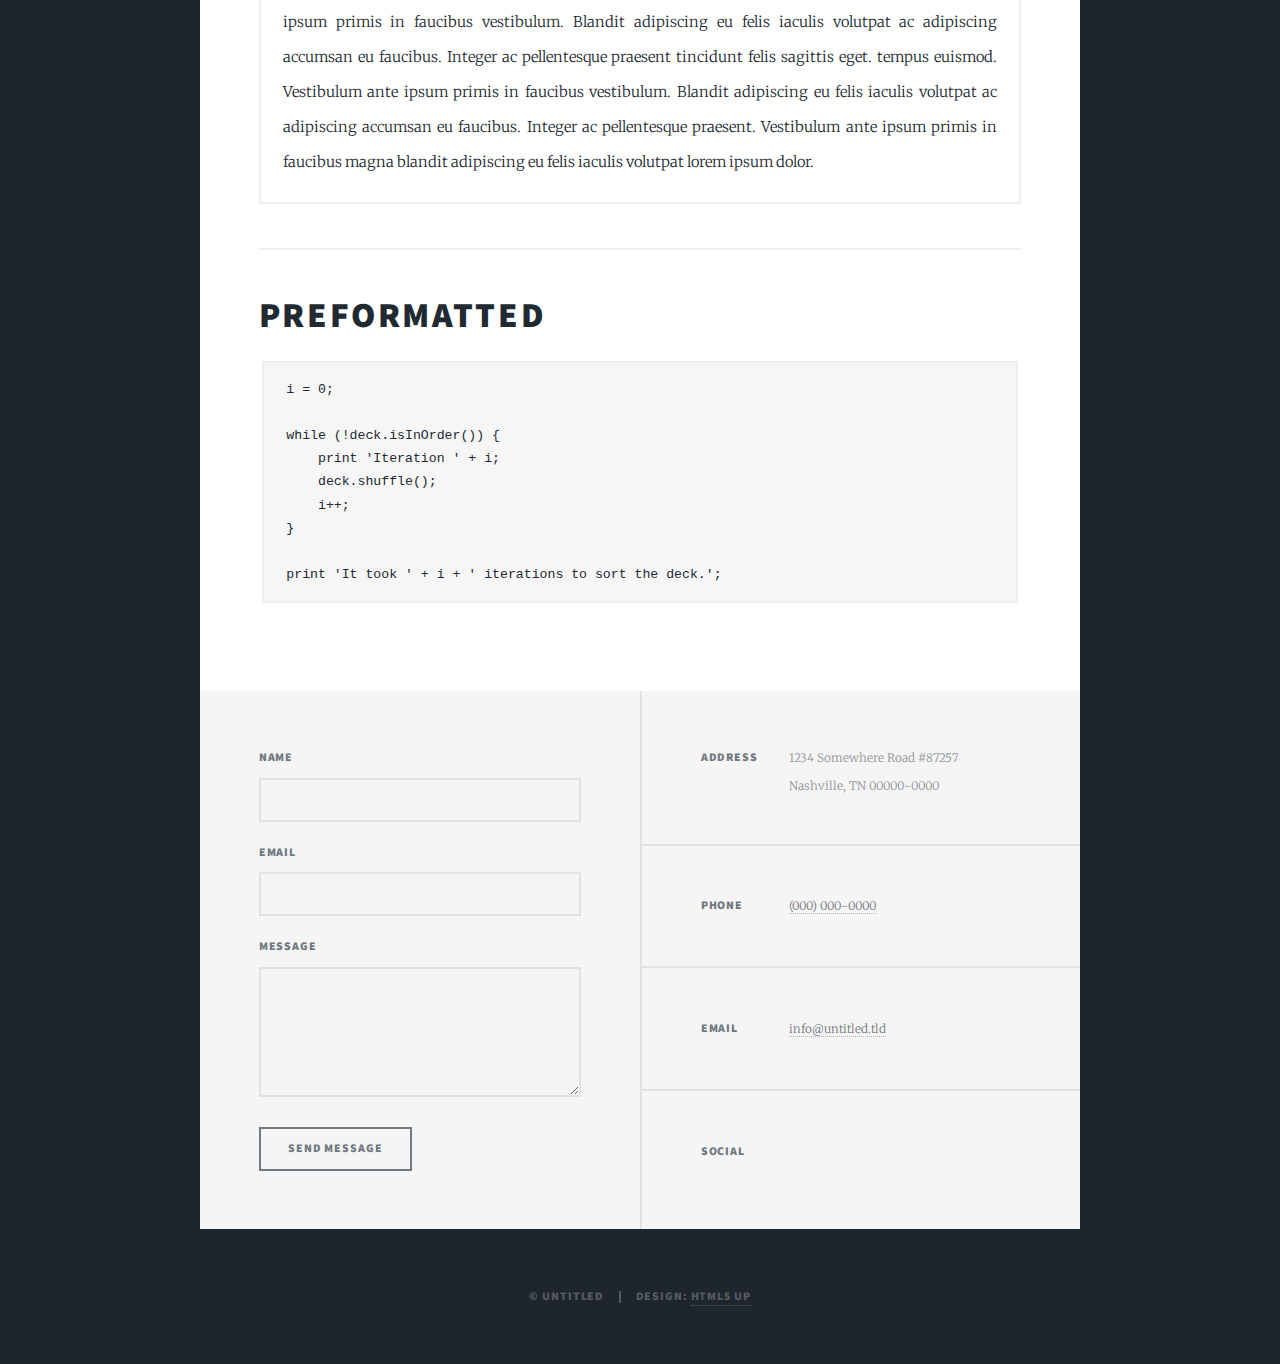
==== commit 158e753b: "Update results.html" ====
--- a/results.html
+++ b/results.html
@@ -28,6 +28,7 @@
 						<ul class="links">
 							<li><a href="index.html">Vorwort</a></li>
 							<li class="active"><a href="results.html">Ergebnisse</a></li>
+							<li><a href="results2.html">Ergebnisse Senti</a></li>
 							<li><a href="infos.html">Allgemeine Infos</a></li>
 						</ul>
 						<ul class="icons">
@@ -194,6 +195,12 @@
 
 									<h3><span class="spoe">SPÖ</span></h3>
 									<span class="image fit"><img src="images/wordclouds/wordcloud-spoe.png" /></span>
+
+									<hr />
+
+									<p>Zwecks besserer Vergleichbarkeit und einem Hauch von Wissenschaft, das Ganze als Diagramm.</p>
+
+									<span class="image fit"><img src="images/most-common-words-per-party.png" alt="" /></span>
 
 									<hr />
 
@@ -362,15 +369,19 @@
 										</tbody>
 									</table>
 									
-									<p>Neben manchen Wörtern, die vermutlich für nur wenig Überraschung sorgen, sticht die Tatsache, dass sich in der Liste der <span class="fpoe">FPÖ</span> gleich zwei Namen von Spitzenkandidaten anderer Parteien bzw. Fraktionen – <b>Karas</b> und <b>Weber</b> –  finden lassen doch heraus und stellt gleichzeitig die Frage in den Raum, warum eigentlich? Ob sich darin wohl die Wahlstrategie zu erkennen gibt?</p>
-
-									<hr />
-
-									<h2>Stimmungsanalyse</h2>
-
-									<p>Im nächsten Schritt wurde mittels <a href="https://de.wikipedia.org/wiki/Sentiment_Detection" target="_new" title="Sentiment Analyse @ Wikipedia">Sentiment Analyse</a> versucht die Stimmung zu ermitteln, welche mit den Inhalten der jeweiligen Parteiprogramme transportiert wird. Dazu wurde jedes einzelne Wort anhand einer Positiv-/Negativ-Wortliste (<a href="http://wortschatz.uni-leipzig.de/en/download/" target="_new" title="SentimentWortschatz, Universität Leipzig">SentiWS</a><sup>1</sup>) der Universität Leipzig abgeglichen und dessen Polaritätswert zwischen -1 (für negativ) und +1 (für positiv) festgestellt.</p>
-
-									<p class="small"><sup>1</sup> <a href="http://www.lrec-conf.org/proceedings/lrec2012/pdf/327_Paper.pdf" target="_new" title="SentiWS – a Publicly Available German-language Resource for Sentiment Analysis">D. Goldhahn, T. Eckart & U. Quasthoff: Building Large Monolingual Dictionaries at the Leipzig Corpora Collection: From 100 to 200 Languages. In: Proceedings of the 8th International Language Ressources and Evaluation (LREC'12), 2012</a></p>
+									<p>Neben manchen Wörtern, die vermutlich für nur wenig Überraschung sorgen, sticht die Tatsache, dass sich in der Liste der <span class="fpoe">FPÖ</span> gleich zwei Namen von Spitzenkandidaten anderer Parteien bzw. Fraktionen – <b>Karas</b> und <b>Weber</b> –  finden lassen doch heraus und stellt gleichzeitig die Frage in den Raum, warum eigentlich? Ob sich darin wohl eine Wahlstrategie zu erkennen gibt?</p>
+
+									
+								<ul class="actions special">
+									<li><a href="results2.html" class="button icon fa-angle-double-right large">Weiter zur Stimmungsanalyse</a></li>
+								</ul>
+
+
+
+
+
+
+
 
 									<h2>Text</h2>
 									<p>This is <b>bold</b> and this is <strong>strong</strong>. This is <i>italic</i> and this is <em>emphasized</em>.
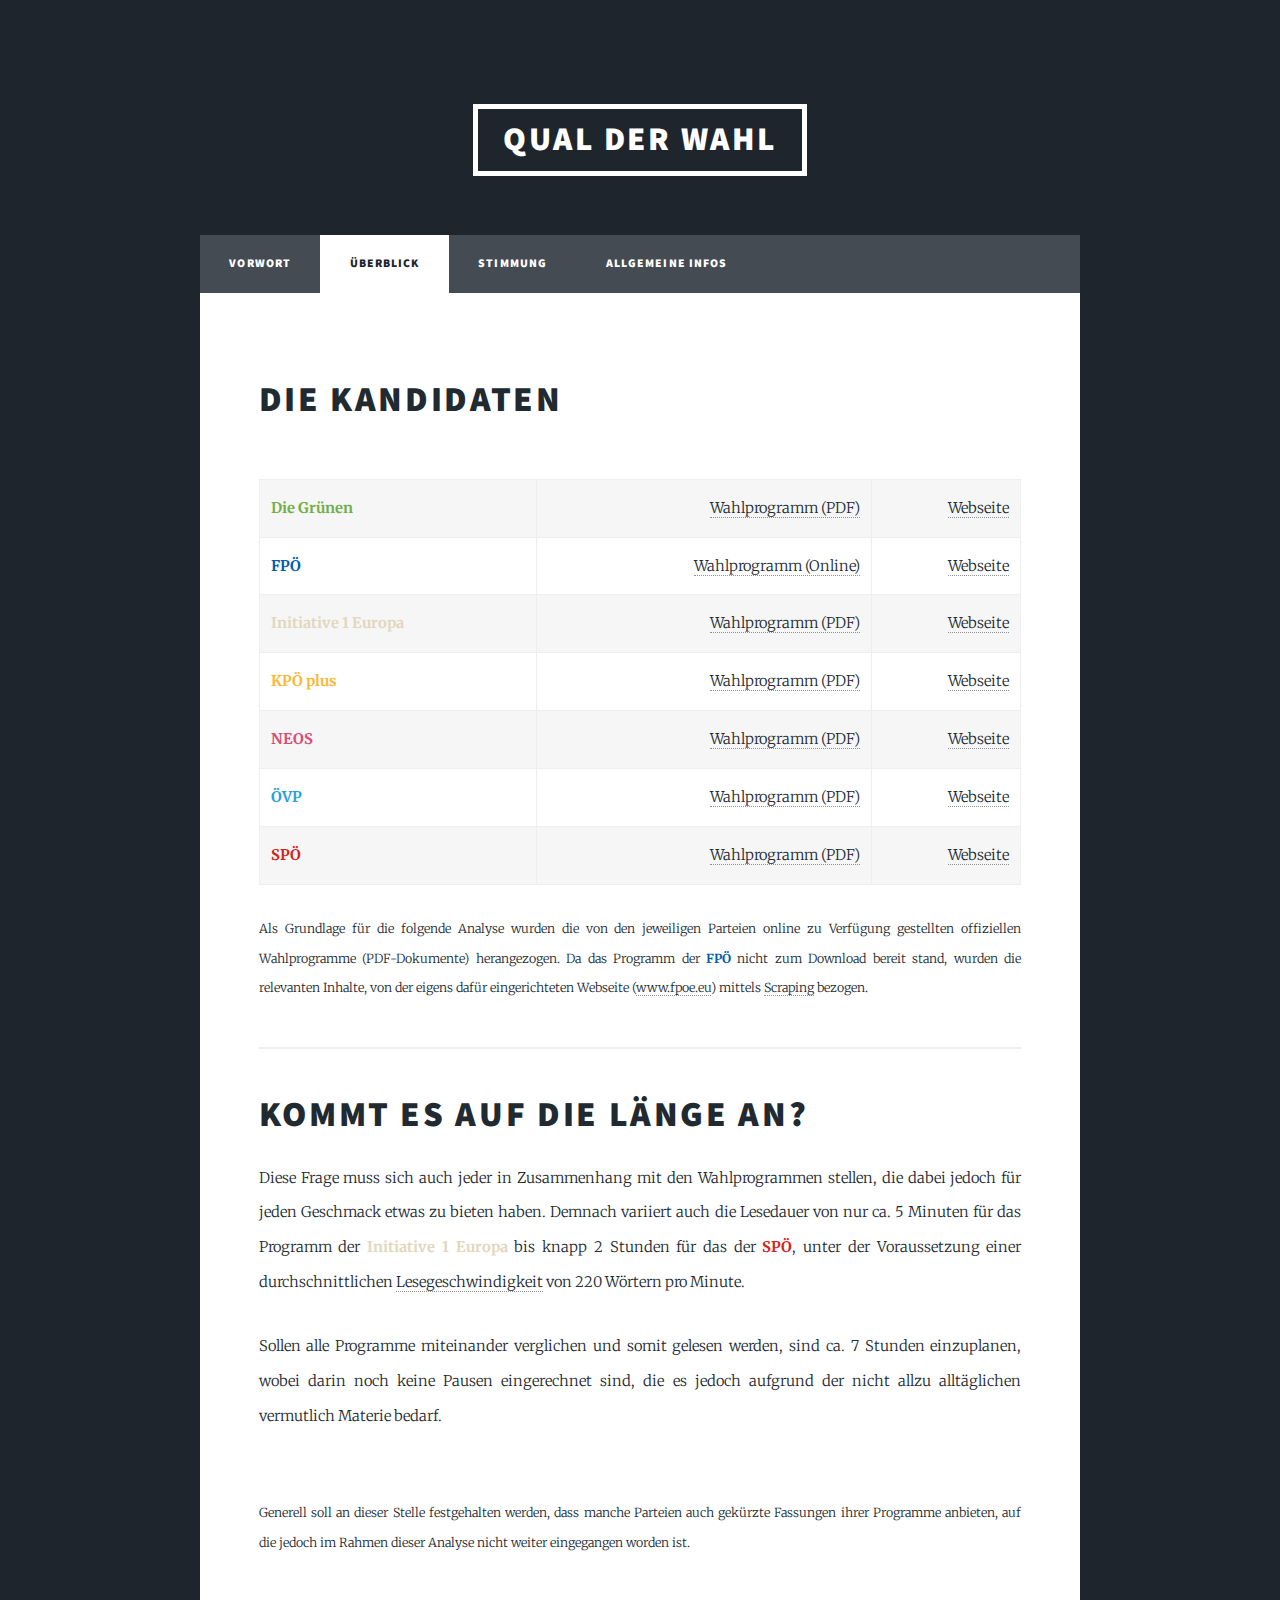
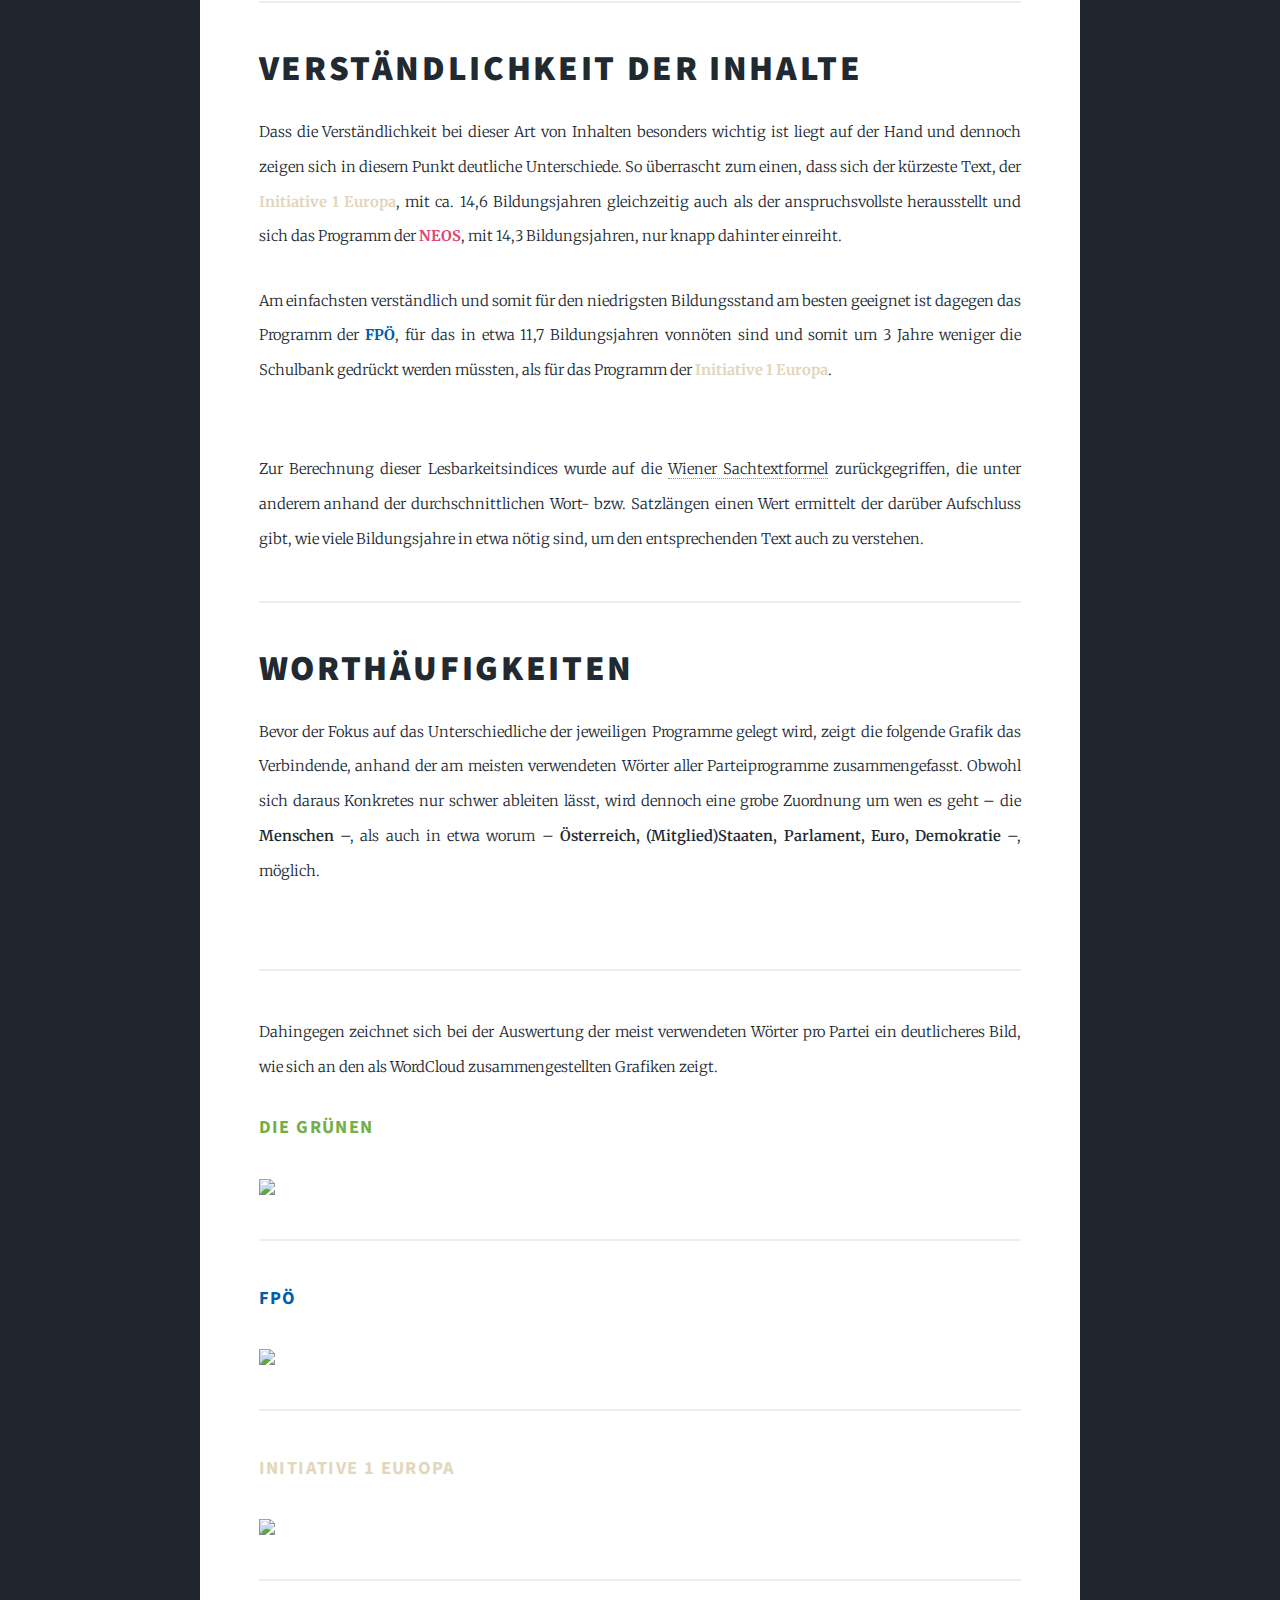
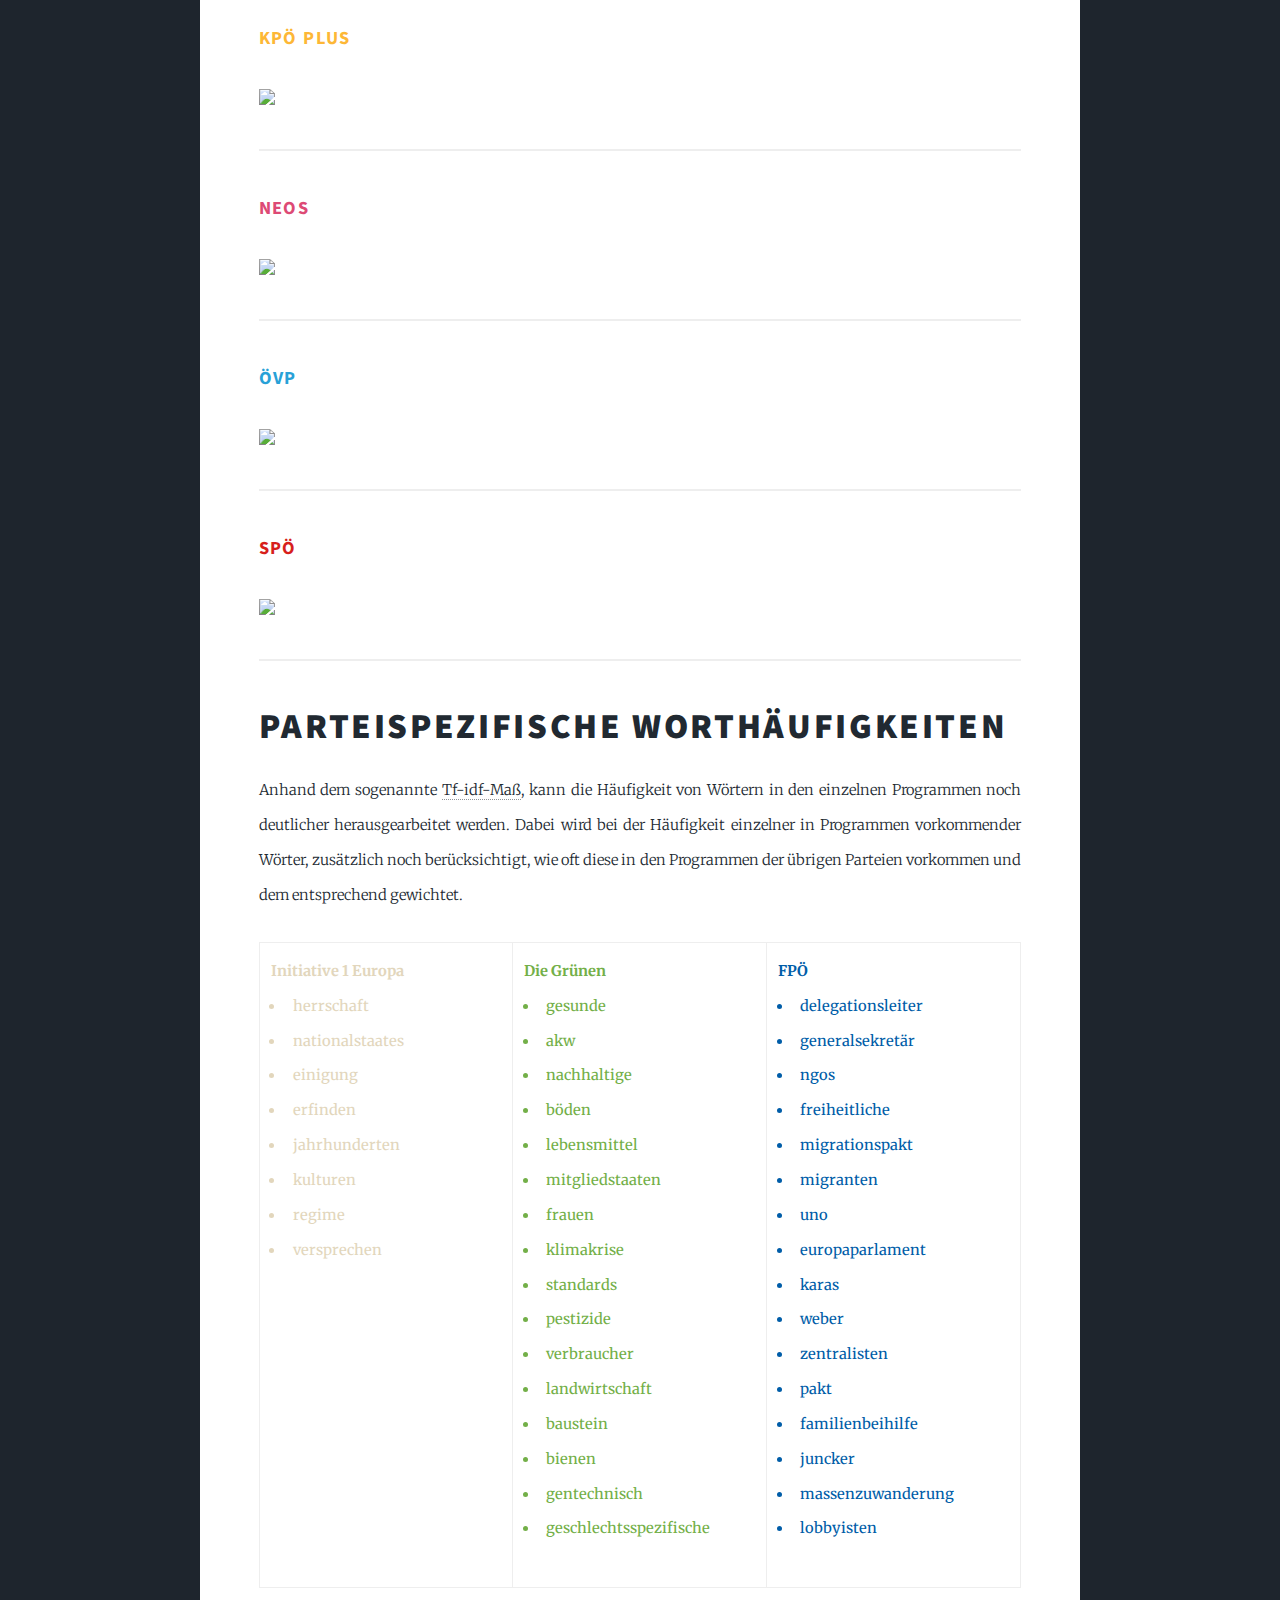
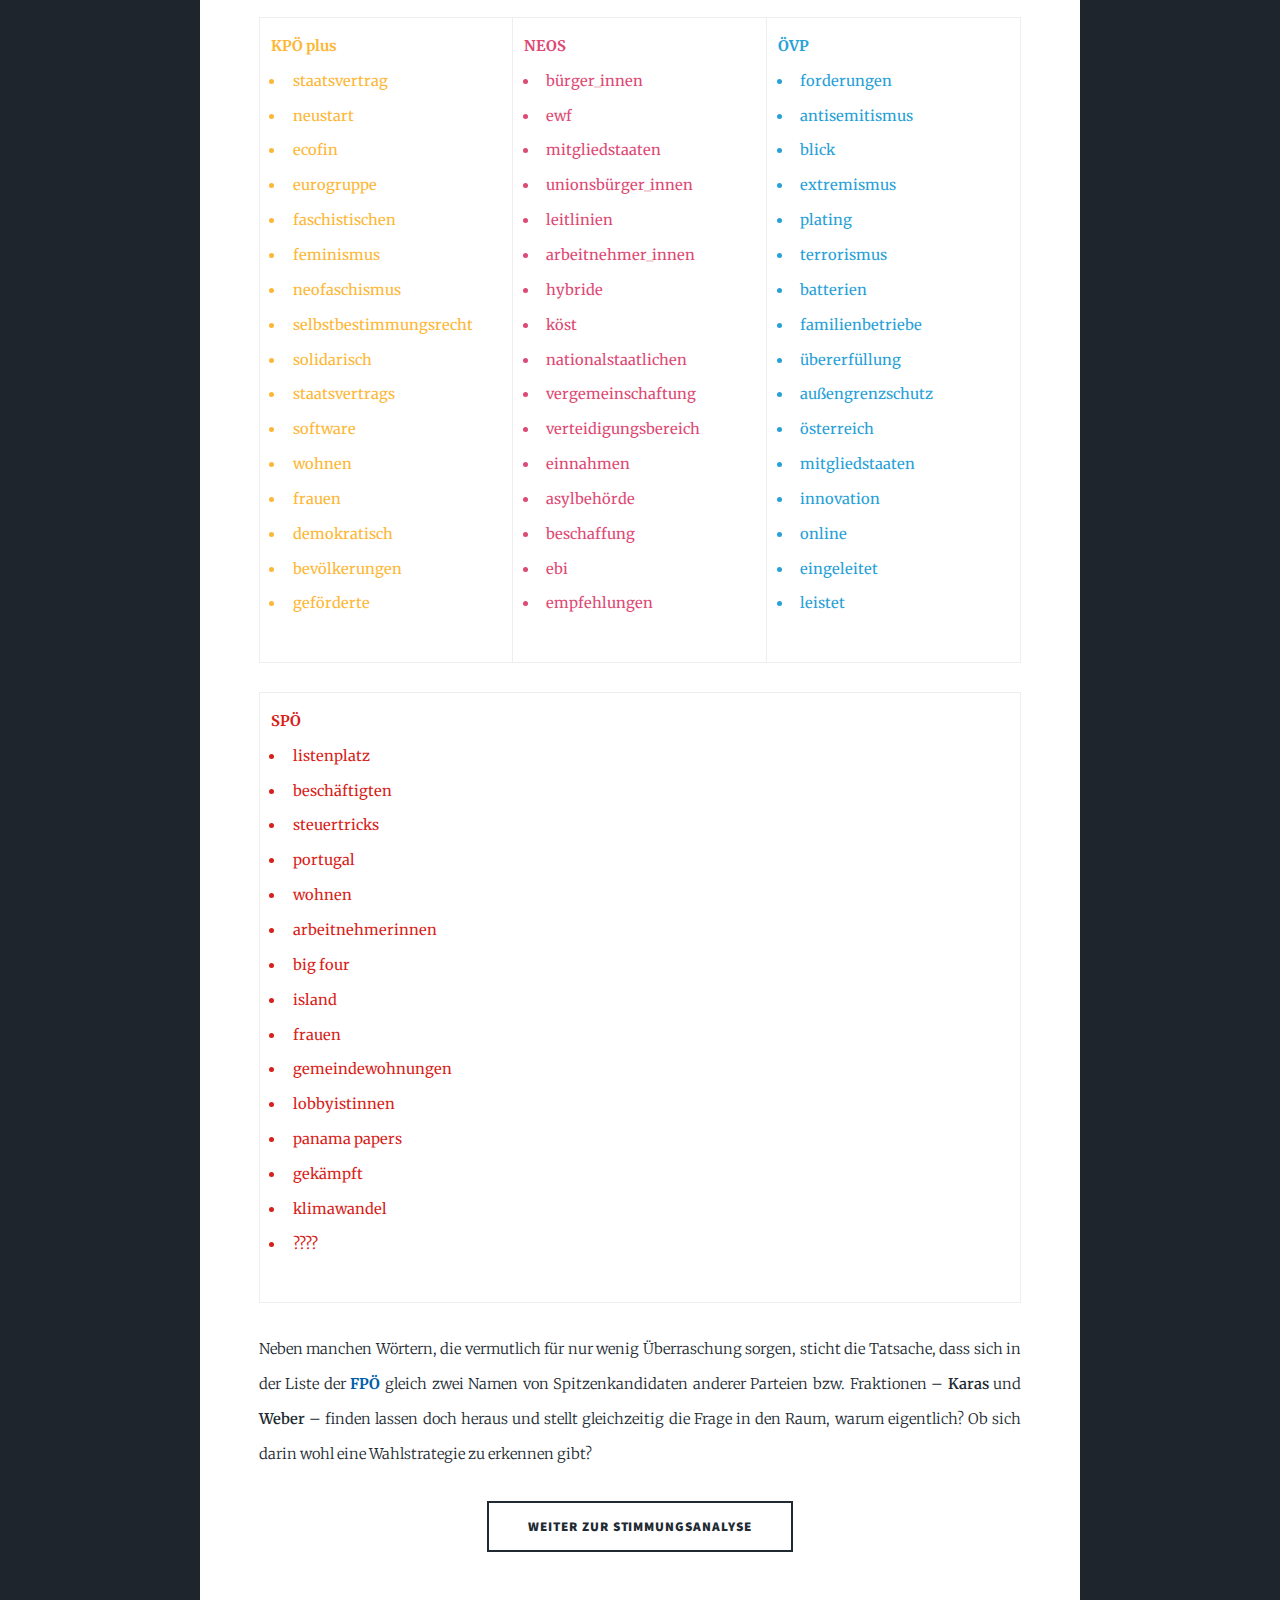
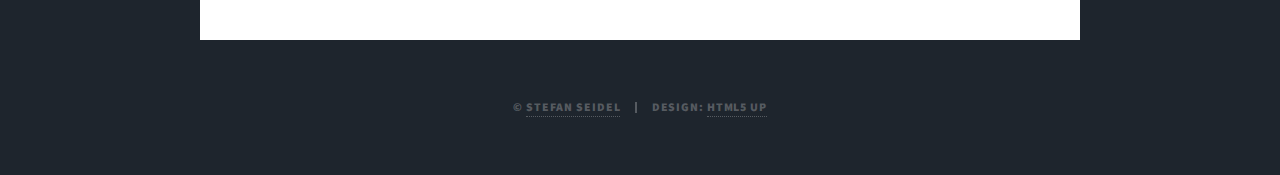
==== commit 19208f18: "Update results.html" ====
--- a/results.html
+++ b/results.html
@@ -27,8 +27,8 @@
 					<nav id="nav">
 						<ul class="links">
 							<li><a href="index.html">Vorwort</a></li>
-							<li class="active"><a href="results.html">Ergebnisse</a></li>
-							<li><a href="results2.html">Ergebnisse Senti</a></li>
+							<li class="active"><a href="results.html">Überblick</a></li>
+							<li><a href="results2.html">Stimmung</a></li>
 							<li><a href="infos.html">Allgemeine Infos</a></li>
 						</ul>
 						<ul class="icons">
@@ -72,38 +72,38 @@
 											<tbody>
 												<tr>
 													<td><span class="gruene">Die Grünen</span></td>
-													<td align="right"><a href="parteiprogramme/europawahl2019-programm-gruene.pdf" target="_new">Wahlprogramm (PDF)</a></td>
-													<td align="right"><a href="https://www.gruene.at" target="_new" alt="https://www.gruene.at">Webseite</a></td>
+													<td align="right"><a href="parteiprogramme/europawahl2019-programm-gruene.pdf" target="_new" title="Wahlprogramm - Die Grünen (PDF Dokument)">Wahlprogramm (PDF)</a></td>
+													<td align="right"><a href="https://www.gruene.at" target="_new" alt="https://www.gruene.at" title="https://www.gruene.at">Webseite</a></td>
 												</tr>
 												<tr>
 													<td><span class="fpoe">FPÖ</span></td>
-													<td align="right"><a href="https://www.fpoe.eu" target="_new">Wahlprogramm (Online)</a></td>
-													<td align="right"><a href="https://www.fpoe.at" target="_new" alt="https://www.fpoe.at">Webseite</a></td>
+													<td align="right"><a href="https://www.fpoe.eu" target="_new" title="Wahlprogramm - FPÖ (externe Webseite)">Wahlprogramm (Online)</a></td>
+													<td align="right"><a href="https://www.fpoe.at" target="_new" alt="https://www.fpoe.at" title="https://www.fpoe.at">Webseite</a></td>
 												</tr>
 												<tr>
 													<td><span class="initiative1europa">Initiative 1 Europa</span></td>
-													<td align="right"><a href="parteiprogramme/europawahl2019-programm-1-europa.pdf" target="_new">Wahlprogramm (PDF)</a></td>
-													<td align="right"><a href="https://1europa.at/" target="_new" alt="https://1europa.at">Webseite</a></td>
+													<td align="right"><a href="parteiprogramme/europawahl2019-programm-1-europa.pdf" target="_new" title="Wahlprogramm - 1 Europa (PDF Dokument)">Wahlprogramm (PDF)</a></td>
+													<td align="right"><a href="https://1europa.at/" target="_new" alt="https://1europa.at" title="https://1europa.at">Webseite</a></td>
 												</tr>
 												<tr>
 													<td><span class="kpoe">KPÖ plus</span></td>
-													<td align="right"><a href="parteiprogramme/europawahl2019-programm-kpoe-plus.pdf" target="_new">Wahlprogramm (PDF)</a></td>
-													<td align="right"><a href="http://www.kpoe.at" target="_new" alt="http://www.kpoe.at">Webseite</a></td>
+													<td align="right"><a href="parteiprogramme/europawahl2019-programm-kpoe-plus.pdf" target="_new" title="Wahlprogramm - KPÖ plus (PDF Dokument)">Wahlprogramm (PDF)</a></td>
+													<td align="right"><a href="http://www.kpoe.at" target="_new" alt="http://www.kpoe.at" title="http://www.kpoe.at">Webseite</a></td>
 												</tr>
 												<tr>
 													<td><span class="neos">NEOS</span></td>
-													<td align="right"><a href="parteiprogramme/europawahl2019-programm-neos.pdf" target="_new">Wahlprogramm (PDF)</a></td>
-													<td align="right"><a href="https://www.neos.eu" target="_new" alt="https://www.neos.eu">Webseite</a></td>
+													<td align="right"><a href="parteiprogramme/europawahl2019-programm-neos.pdf" target="_new" title="Wahlprogramm - NEOS (PDF Dokument)">Wahlprogramm (PDF)</a></td>
+													<td align="right"><a href="https://www.neos.eu" target="_new" alt="https://www.neos.eu" title="https://www.neos.eu">Webseite</a></td>
 												</tr>
 												<tr>
 													<td><span class="oevp">ÖVP</span></td>
-													<td align="right"><a href="parteiprogramme/europawahl2019-programm-oevp.pdf" target="_new">Wahlprogramm (PDF)</a></td>
-													<td align="right"><a href="https://www.dieneuevolkspartei.at" target="_new" alt="https://www.dieneuevolkspartei.at">Webseite</a></td>
+													<td align="right"><a href="parteiprogramme/europawahl2019-programm-oevp.pdf" target="_new" title="Wahlprogramm - ÖVP (PDF Dokument)">Wahlprogramm (PDF)</a></td>
+													<td align="right"><a href="https://www.dieneuevolkspartei.at" target="_new" alt="https://www.dieneuevolkspartei.at" title="https://www.dieneuevolkspartei.at">Webseite</a></td>
 												</tr>
 												<tr>
 													<td><span class="spoe">SPÖ</span></td>
-													<td align="right"><a href="parteiprogramme/europawahl2019-programm-spoe.pdf" target="_new">Wahlprogramm (PDF)</a></td>
-													<td align="right"><a href="https://www.spoe.at" target="_new" alt="https://www.spoe.at">Webseite</a></td>
+													<td align="right"><a href="parteiprogramme/europawahl2019-programm-spoe.pdf" target="_new" title="Wahlprogramm - SPÖ (PDF Dokument)">Wahlprogramm (PDF)</a></td>
+													<td align="right"><a href="https://www.spoe.at" target="_new" alt="https://www.spoe.at" title="https://www.spoe.at">Webseite</a></td>
 												</tr>
 											</tbody>
 											<!--
@@ -117,31 +117,27 @@
 										</table>
 									</div>
 
-									<p class="small">Als Grundlage für die folgende Analyse wurden die von den jeweiligen Parteien online zu Verfügung gestellten offiziellen Wahlprogramme (PDF-Dokumente) herangezogen. Da das Programm der <span class="fpoe">FPÖ</span> nicht zum Download bereit stand, wurden die relevanten Inhalte, von der eigens dafür eingerichteten Webseite (<a href="http://www.fpoe.eu" target="_new">www.fpoe.eu</a>) bezogen.</p>
+									<p class="small">Als Grundlage für die folgende Analyse wurden die von den jeweiligen Parteien online zu Verfügung gestellten offiziellen Wahlprogramme (PDF-Dokumente) herangezogen. Da das Programm der <span class="fpoe">FPÖ</span> nicht zum Download bereit stand, wurden die relevanten Inhalte, von der eigens dafür eingerichteten Webseite (<a href="https://www.fpoe.eu" target="_new" title="https://www.fpoe.eu">www.fpoe.eu</a>) mittels <a href="https://de.wikipedia.org/wiki/Screen_Scraping" target="_new" title="Screen Scraping @ Wikipedia">Scraping</a> bezogen.</p>
+
 									<hr />									
 
 									<h2>Kommt es auf die Länge an?</h2>
 									
-									<p>Diese Frage muss sich auch jeder in Zusammenhang mit den Wahlprogrammen stellen, die dabei jedoch für jeden Geschmack etwas zu bieten haben. Demnach variiert auch die Lesedauer, die von nur ca. 5 Minuten für das Programm der <span class="initiative1europa">Initiative 1 Europa</span>, bis knapp 2 Stunden für das der <span class="spoe">SPÖ</span> reicht, unter der Voraussetzung einer durchschnittlichen <a href="https://de.wikipedia.org/wiki/Lesegeschwindigkeit" target="_new" title="Lesegeschwindigkeit @ Wikipedia">Lesegeschwindigkeit</a> von 220 Wörtern pro Minute.</p>
+									<p>Diese Frage muss sich auch jeder in Zusammenhang mit den Wahlprogrammen stellen, die dabei jedoch für jeden Geschmack etwas zu bieten haben. Demnach variiert auch die Lesedauer von nur ca. 5 Minuten für das Programm der <span class="initiative1europa">Initiative 1 Europa</span> bis knapp 2 Stunden für das der <span class="spoe">SPÖ</span>, unter der Voraussetzung einer durchschnittlichen <a href="https://de.wikipedia.org/wiki/Lesegeschwindigkeit" target="_new" title="Lesegeschwindigkeit @ Wikipedia">Lesegeschwindigkeit</a> von 220 Wörtern pro Minute.</p>
 
 									<p>Sollen alle Programme miteinander verglichen und somit gelesen werden, sind ca. 7 Stunden einzuplanen, wobei darin noch keine Pausen eingerechnet sind, die es jedoch aufgrund der nicht allzu alltäglichen vermutlich Materie bedarf.</p>
 									
-									<!--
-
-									<iframe title="EU-Wahlprogramme im Vergleich" aria-label="Säulen" id="datawrapper-chart-xyaSO" src="//datawrapper.dwcdn.net/xyaSO/2/" scrolling="no" frameborder="0" style="width: 0; min-width: 100% !important; border: none;" height="348"></iframe><script type="text/javascript">!function(){"use strict";window.addEventListener("message",function(a){if(void 0!==a.data["datawrapper-height"])for(var e in a.data["datawrapper-height"]){var t=document.getElementById("datawrapper-chart-"+e)||document.querySelector("iframe[src*='"+e+"']");t&&(t.style.height=a.data["datawrapper-height"][e]+"px")}})}();</script>
-
-									-->
 
 									<div class='tableauPlaceholder' id='viz1559760098631' style='position: relative'><noscript><a href='#'><img alt=' ' src='https:&#47;&#47;public.tableau.com&#47;static&#47;images&#47;Eu&#47;Europawahl2019Wahlprogrammesterr_Parteien-Textlnge&#47;TextlngeLesedauer&#47;1_rss.png' style='border: none' /></a></noscript><object class='tableauViz'  style='display:none;'><param name='host_url' value='https%3A%2F%2Fpublic.tableau.com%2F' /> <param name='embed_code_version' value='3' /> <param name='site_root' value='' /><param name='name' value='Europawahl2019Wahlprogrammesterr_Parteien-Textlnge&#47;TextlngeLesedauer' /><param name='tabs' value='no' /><param name='toolbar' value='yes' /><param name='static_image' value='https:&#47;&#47;public.tableau.com&#47;static&#47;images&#47;Eu&#47;Europawahl2019Wahlprogrammesterr_Parteien-Textlnge&#47;TextlngeLesedauer&#47;1.png' /> <param name='animate_transition' value='yes' /><param name='display_static_image' value='yes' /><param name='display_spinner' value='yes' /><param name='display_overlay' value='yes' /><param name='display_count' value='yes' /><param name='filter' value='publish=yes' /></object></div>                <script type='text/javascript'>                    var divElement = document.getElementById('viz1559760098631');                    var vizElement = divElement.getElementsByTagName('object')[0];                    vizElement.style.width='100%';vizElement.style.height=(divElement.offsetWidth*0.75)+'px';                    var scriptElement = document.createElement('script');                    scriptElement.src = 'https://public.tableau.com/javascripts/api/viz_v1.js';                    vizElement.parentNode.insertBefore(scriptElement, vizElement);                </script>
 									
 									<br />
-									<p>Generell soll an dieser Stelle festgehalten werden, dass manche Parteien auch gekürzte Fassungen ihrer Programme anbieten, auf die jedoch im Rahmen dieser Analyse nicht weiter eingegangen worden ist.</p>
+									<p class="small">Generell soll an dieser Stelle festgehalten werden, dass manche Parteien auch gekürzte Fassungen ihrer Programme anbieten, auf die jedoch im Rahmen dieser Analyse nicht weiter eingegangen worden ist.</p>
 
 									<hr />
 
 									<h2>Verständlichkeit der Inhalte</h2>
 
-									<p>Dass die Verständlichkeit bei dieser Art von Inhalten besonders wichtig ist, liegt auf der Hand und dennoch zeigen sich in diesem Punkt deutliche Unterschiede. So überrascht zum einen, dass sich der kürzeste Text, der <span class="initiative1europa">Initiative 1 Europa</span>, mit ca. 14,6 Bildungsjahren gleichzeitig auch als der anspruchsvollste herausstellt und sich das Programm der <span class="neos">NEOS</span>, mit 14,3 Bildungsjahren, nur knapp dahinter einreiht.</p>
+									<p>Dass die Verständlichkeit bei dieser Art von Inhalten besonders wichtig ist liegt auf der Hand und dennoch zeigen sich in diesem Punkt deutliche Unterschiede. So überrascht zum einen, dass sich der kürzeste Text, der <span class="initiative1europa">Initiative 1 Europa</span>, mit ca. 14,6 Bildungsjahren gleichzeitig auch als der anspruchsvollste herausstellt und sich das Programm der <span class="neos">NEOS</span>, mit 14,3 Bildungsjahren, nur knapp dahinter einreiht.</p>
 
 									<p>Am einfachsten verständlich und somit für den niedrigsten Bildungsstand am besten geeignet ist dagegen das Programm der <span class="fpoe">FPÖ</span>, für das in etwa 11,7 Bildungsjahren vonnöten sind und somit um 3 Jahre weniger die Schulbank gedrückt werden müssten, als für das Programm der <span class="initiative1europa">Initiative 1 Europa</span>.</p>
 
@@ -198,11 +194,13 @@
 
 									<hr />
 
-									<p>Zwecks besserer Vergleichbarkeit und einem Hauch von Wissenschaft, das Ganze als Diagramm.</p>
-
-									<span class="image fit"><img src="images/most-common-words-per-party.png" alt="" /></span>
-
-									<hr />
+									<!--
+										<p>Zwecks besserer Vergleichbarkeit und einem Hauch von Wissenschaft, das Ganze als Diagramm.</p>
+
+										<span class="image fit"><img src="images/most-common-words-per-party.png" alt="" /></span>
+
+										<hr />
+									-->
 
 									<h2>Parteispezifische Worthäufigkeiten</h2>
 
@@ -376,402 +374,12 @@
 									<li><a href="results2.html" class="button icon fa-angle-double-right large">Weiter zur Stimmungsanalyse</a></li>
 								</ul>
 
-
-
-
-
-
-
-
-									<h2>Text</h2>
-									<p>This is <b>bold</b> and this is <strong>strong</strong>. This is <i>italic</i> and this is <em>emphasized</em>.
-									This is <sup>superscript</sup> text and this is <sub>subscript</sub> text.
-									This is <u>underlined</u> and this is code: <code>for (;;) { ... }</code>.
-									Finally, this is a <a href="#">link</a>.</p>
-									<hr />
-									<h2>Heading Level 2</h2>
-									<h3>Heading Level 3</h3>
-									<h4>Heading Level 4</h4>
-									<h5>Heading Level 5</h5>
-									<h6>Heading Level 6</h6>
-									<hr />
-									<header>
-										<h2>Heading with a Subtitle</h2>
-										<p>Lorem ipsum dolor sit amet nullam id egestas urna aliquam</p>
-									</header>
-									<p>Nunc lacinia ante nunc ac lobortis. Interdum adipiscing gravida odio porttitor sem non mi integer non faucibus ornare mi ut ante amet placerat aliquet. Volutpat eu sed ante lacinia sapien lorem accumsan varius montes viverra nibh in adipiscing blandit tempus accumsan.</p>
-									<header>
-										<h3>Heading with a Subtitle</h3>
-										<p>Lorem ipsum dolor sit amet nullam id egestas urna aliquam</p>
-									</header>
-									<p>Nunc lacinia ante nunc ac lobortis. Interdum adipiscing gravida odio porttitor sem non mi integer non faucibus ornare mi ut ante amet placerat aliquet. Volutpat eu sed ante lacinia sapien lorem accumsan varius montes viverra nibh in adipiscing blandit tempus accumsan.</p>
-									<header>
-										<h4>Heading with a Subtitle</h4>
-										<p>Lorem ipsum dolor sit amet nullam id egestas urna aliquam</p>
-									</header>
-									<p>Nunc lacinia ante nunc ac lobortis. Interdum adipiscing gravida odio porttitor sem non mi integer non faucibus ornare mi ut ante amet placerat aliquet. Volutpat eu sed ante lacinia sapien lorem accumsan varius montes viverra nibh in adipiscing blandit tempus accumsan.</p>
-
-									<hr />
-
-								<!-- Lists -->
-									<h2>Lists</h2>
-									<div class="row">
-										<div class="col-6 col-12-small">
-
-											<h3>Unordered</h3>
-											<ul>
-												<li>Dolor pulvinar etiam.</li>
-												<li>Sagittis lorem eleifend.</li>
-												<li>Felis feugiat dolore viverra.</li>
-												<li>Dolor pulvinar etiam.</li>
-											</ul>
-
-											<h3>Alternate</h3>
-											<ul class="alt">
-												<li>Dolor pulvinar etiam etiam.</li>
-												<li>Sagittis adipiscing eleifend.</li>
-												<li>Felis enim dolore viverra.</li>
-												<li>Dolor pulvinar etiam etiam.</li>
-											</ul>
-
-										</div>
-										<div class="col-6 col-12-small">
-
-											<h3>Ordered</h3>
-											<ol>
-												<li>Dolor pulvinar etiam.</li>
-												<li>Etiam vel felis at viverra.</li>
-												<li>Felis enim feugiat magna.</li>
-												<li>Etiam vel felis nullam.</li>
-												<li>Felis enim et tempus.</li>
-											</ol>
-
-											<h3>Icons</h3>
-											<ul class="icons">
-												<li><a href="#" class="icon fa-twitter"><span class="label">Twitter</span></a></li>
-												<li><a href="#" class="icon fa-facebook"><span class="label">Facebook</span></a></li>
-												<li><a href="#" class="icon fa-instagram"><span class="label">Instagram</span></a></li>
-												<li><a href="#" class="icon fa-github"><span class="label">Github</span></a></li>
-												<li><a href="#" class="icon fa-dribbble"><span class="label">Dribbble</span></a></li>
-											</ul>
-											<ul class="icons alt">
-												<li><a href="#" class="icon alt fa-twitter"><span class="label">Twitter</span></a></li>
-												<li><a href="#" class="icon alt fa-facebook"><span class="label">Facebook</span></a></li>
-												<li><a href="#" class="icon alt fa-instagram"><span class="label">Instagram</span></a></li>
-												<li><a href="#" class="icon alt fa-github"><span class="label">Github</span></a></li>
-												<li><a href="#" class="icon alt fa-dribbble"><span class="label">Dribbble</span></a></li>
-											</ul>
-
-										</div>
-									</div>
-									<h3>Definition</h3>
-									<dl>
-										<dt>Item 1</dt>
-										<dd>
-											<p>Lorem ipsum dolor vestibulum ante ipsum primis in faucibus vestibulum. Blandit adipiscing eu felis iaculis volutpat ac adipiscing accumsan eu faucibus. Integer ac pellentesque praesent.</p>
-										</dd>
-										<dt>Item 2</dt>
-										<dd>
-											<p>Lorem ipsum dolor vestibulum ante ipsum primis in faucibus vestibulum. Blandit adipiscing eu felis iaculis volutpat ac adipiscing accumsan eu faucibus. Integer ac pellentesque praesent.</p>
-										</dd>
-										<dt>Item 3</dt>
-										<dd>
-											<p>Lorem ipsum dolor vestibulum ante ipsum primis in faucibus vestibulum. Blandit adipiscing eu felis iaculis volutpat ac adipiscing accumsan eu faucibus. Integer ac pellentesque praesent.</p>
-										</dd>
-									</dl>
-
-									<h3>Actions</h3>
-									<ul class="actions">
-										<li><a href="#" class="button primary">Primary</a></li>
-										<li><a href="#" class="button">Default</a></li>
-									</ul>
-									<ul class="actions small">
-										<li><a href="#" class="button primary small">Small</a></li>
-										<li><a href="#" class="button small">Small</a></li>
-									</ul>
-									<div class="row">
-										<div class="col-6 col-12-small">
-											<ul class="actions stacked">
-												<li><a href="#" class="button primary">Default</a></li>
-												<li><a href="#" class="button">Default</a></li>
-											</ul>
-										</div>
-										<div class="col-6 col-12-small">
-											<ul class="actions stacked">
-												<li><a href="#" class="button primary small">Small</a></li>
-												<li><a href="#" class="button small">Small</a></li>
-											</ul>
-										</div>
-									</div>
-									<div class="row">
-										<div class="col-6 col-12-small">
-											<ul class="actions stacked">
-												<li><a href="#" class="button primary fit">Default</a></li>
-												<li><a href="#" class="button fit">Default</a></li>
-											</ul>
-										</div>
-										<div class="col-6 col-12-small">
-											<ul class="actions stacked">
-												<li><a href="#" class="button primary small fit">Small</a></li>
-												<li><a href="#" class="button small fit">Small</a></li>
-											</ul>
-										</div>
-									</div>
-
-									<hr />
-
-								<!-- Blockquote -->
-									<h2>Blockquote</h2>
-									<blockquote>Fringilla nisl. Donec accumsan interdum nisi, quis tincidunt felis sagittis eget tempus euismod. Vestibulum ante ipsum primis in faucibus vestibulum. Blandit adipiscing eu felis iaculis volutpat ac adipiscing accumsan faucibus. Vestibulum ante ipsum primis in faucibus vestibulum. Blandit adipiscing eu felis.</blockquote>
-
-									<hr />
-
-								<!-- Table -->
-									<h2>Table</h2>
-
-									<h3>Default</h3>
-									<div class="table-wrapper">
-										<table>
-											<thead>
-												<tr>
-													<th>Name</th>
-													<th>Description</th>
-													<th>Price</th>
-												</tr>
-											</thead>
-											<tbody>
-												<tr>
-													<td>Item 1</td>
-													<td>Ante turpis integer aliquet porttitor.</td>
-													<td>29.99</td>
-												</tr>
-												<tr>
-													<td>Item 2</td>
-													<td>Vis ac commodo adipiscing arcu aliquet.</td>
-													<td>19.99</td>
-												</tr>
-												<tr>
-													<td>Item 3</td>
-													<td> Morbi faucibus arcu accumsan lorem.</td>
-													<td>29.99</td>
-												</tr>
-												<tr>
-													<td>Item 4</td>
-													<td>Vitae integer tempus condimentum.</td>
-													<td>19.99</td>
-												</tr>
-												<tr>
-													<td>Item 5</td>
-													<td>Ante turpis integer aliquet porttitor.</td>
-													<td>29.99</td>
-												</tr>
-											</tbody>
-											<tfoot>
-												<tr>
-													<td colspan="2"></td>
-													<td>100.00</td>
-												</tr>
-											</tfoot>
-										</table>
-									</div>
-
-									
-
-									<hr />
-
-								<!-- Buttons -->
-									<h2>Buttons</h2>
-									<ul class="actions">
-										<li><a href="#" class="button primary">Primary</a></li>
-										<li><a href="#" class="button">Default</a></li>
-									</ul>
-									<ul class="actions">
-										<li><a href="#" class="button primary large">Large</a></li>
-										<li><a href="#" class="button">Default</a></li>
-										<li><a href="#" class="button small">Small</a></li>
-									</ul>
-									<ul class="actions fit">
-										<li><a href="#" class="button primary fit">Fit</a></li>
-										<li><a href="#" class="button fit">Fit</a></li>
-									</ul>
-									<ul class="actions fit small">
-										<li><a href="#" class="button primary fit small">Fit + Small</a></li>
-										<li><a href="#" class="button fit small">Fit + Small</a></li>
-									</ul>
-									<ul class="actions">
-										<li><a href="#" class="button primary icon fa-search">Icon</a></li>
-										<li><a href="#" class="button icon fa-download">Icon</a></li>
-									</ul>
-									<ul class="actions">
-										<li><span class="button primary disabled">Primary</span></li>
-										<li><span class="button disabled">Default</span></li>
-									</ul>
-
-									<hr />
-
-								<!-- Form -->
-									<h2>Form</h2>
-
-									<form method="post" action="#">
-										<div class="row gtr-uniform">
-											<div class="col-6 col-12-xsmall">
-												<input type="text" name="demo-name" id="demo-name" value="" placeholder="Name" />
-											</div>
-											<div class="col-6 col-12-xsmall">
-												<input type="email" name="demo-email" id="demo-email" value="" placeholder="Email" />
-											</div>
-											<!-- Break -->
-											<div class="col-12">
-												<select name="demo-category" id="demo-category">
-													<option value="">- Category -</option>
-													<option value="1">Manufacturing</option>
-													<option value="1">Shipping</option>
-													<option value="1">Administration</option>
-													<option value="1">Human Resources</option>
-												</select>
-											</div>
-											<!-- Break -->
-											<div class="col-4 col-12-small">
-												<input type="radio" id="demo-priority-low" name="demo-priority" checked>
-												<label for="demo-priority-low">Low</label>
-											</div>
-											<div class="col-4 col-12-small">
-												<input type="radio" id="demo-priority-normal" name="demo-priority">
-												<label for="demo-priority-normal">Normal</label>
-											</div>
-											<div class="col-4 col-12-small">
-												<input type="radio" id="demo-priority-high" name="demo-priority">
-												<label for="demo-priority-high">High</label>
-											</div>
-											<!-- Break -->
-											<div class="col-6 col-12-small">
-												<input type="checkbox" id="demo-copy" name="demo-copy">
-												<label for="demo-copy">Email me a copy</label>
-											</div>
-											<div class="col-6 col-12-small">
-												<input type="checkbox" id="demo-human" name="demo-human" checked>
-												<label for="demo-human">I am a human</label>
-											</div>
-											<!-- Break -->
-											<div class="col-12">
-												<textarea name="demo-message" id="demo-message" placeholder="Enter your message" rows="6"></textarea>
-											</div>
-											<!-- Break -->
-											<div class="col-12">
-												<ul class="actions">
-													<li><input type="submit" value="Send Message" class="primary" /></li>
-													<li><input type="reset" value="Reset" /></li>
-												</ul>
-											</div>
-										</div>
-									</form>
-
-									<hr />
-
-								<!-- Image -->
-									<h2>Image</h2>
-
-									<h3>Fit</h3>
-									<span class="image fit"><img src="images/pic01.jpg" alt="" /></span>
-									<div class="box alt">
-										<div class="row gtr-50 gtr-uniform">
-											<div class="col-4"><span class="image fit"><img src="images/pic02.jpg" alt="" /></span></div>
-											<div class="col-4"><span class="image fit"><img src="images/pic03.jpg" alt="" /></span></div>
-											<div class="col-4"><span class="image fit"><img src="images/pic04.jpg" alt="" /></span></div>
-											<!-- Break -->
-											<div class="col-4"><span class="image fit"><img src="images/pic04.jpg" alt="" /></span></div>
-											<div class="col-4"><span class="image fit"><img src="images/pic02.jpg" alt="" /></span></div>
-											<div class="col-4"><span class="image fit"><img src="images/pic03.jpg" alt="" /></span></div>
-											<!-- Break -->
-											<div class="col-4"><span class="image fit"><img src="images/pic03.jpg" alt="" /></span></div>
-											<div class="col-4"><span class="image fit"><img src="images/pic04.jpg" alt="" /></span></div>
-											<div class="col-4"><span class="image fit"><img src="images/pic02.jpg" alt="" /></span></div>
-										</div>
-									</div>
-
-									<h3>Left &amp; Right</h3>
-									<p><span class="image left"><img src="images/pic08.jpg" alt="" /></span>Lorem ipsum dolor sit accumsan interdum nisi, quis tincidunt felis sagittis eget. tempus euismod. Vestibulum ante ipsum primis in faucibus vestibulum. Blandit adipiscing eu felis iaculis volutpat ac adipiscing accumsan eu faucibus. Integer ac pellentesque praesent tincidunt felis sagittis eget. tempus euismod. Vestibulum ante ipsum primis sagittis eget. tempus euismod. Vestibulum ante ipsum primis in faucibus vestibulum. Blandit adipiscing eu felis iaculis volutpat ac adipiscing accumsan eu faucibus. Integer ac pellentesque praesent tincidunt felis sagittis eget. tempus euismod. Vestibulum ante ipsum primis in faucibus vestibulum. Blandit adipiscing eu felis iaculis volutpat ac adipiscing accumsan eu faucibus. Integer ac pellentesque praesent. Vestibulum ante ipsum primis in faucibus magna blandit adipiscing eu felis iaculis.</p>
-									<p><span class="image right"><img src="images/pic09.jpg" alt="" /></span>Lorem ipsum dolor sit accumsan interdum nisi, quis tincidunt felis sagittis eget. tempus euismod. Vestibulum ante ipsum primis in faucibus vestibulum. Blandit adipiscing eu felis iaculis volutpat ac adipiscing accumsan eu faucibus. Integer ac pellentesque praesent tincidunt felis sagittis eget. tempus euismod. Vestibulum ante ipsum primis sagittis eget. tempus euismod. Vestibulum ante ipsum primis in faucibus vestibulum. Blandit adipiscing eu felis iaculis volutpat ac adipiscing accumsan eu faucibus. Integer ac pellentesque praesent tincidunt felis sagittis eget. tempus euismod. Vestibulum ante ipsum primis in faucibus vestibulum. Blandit adipiscing eu felis iaculis volutpat ac adipiscing accumsan eu faucibus. Integer ac pellentesque praesent. Vestibulum ante ipsum primis in faucibus magna blandit adipiscing eu felis iaculis.</p>
-
-									<hr />
-
-								<!-- Box -->
-									<h2>Box</h2>
-									<div class="box">
-										<p>Felis sagittis eget tempus primis in faucibus vestibulum. Blandit adipiscing eu felis iaculis volutpat ac adipiscing accumsan eu faucibus. Integer ac pellentesque praesent tincidunt felis sagittis eget. tempus euismod. Magna sed etiam ante ipsum primis in faucibus vestibulum. Blandit adipiscing eu ipsum primis in faucibus vestibulum. Blandit adipiscing eu felis iaculis volutpat ac adipiscing accumsan eu faucibus lorem ipsum dolor sit amet nullam. Integer ac pellentesque praesent tincidunt felis sagittis eget. tempus euismod. Vestibulum ante ipsum primis sagittis eget. tempus euismod. Vestibulum ante ipsum primis in faucibus vestibulum. Blandit adipiscing eu felis iaculis volutpat ac adipiscing accumsan eu faucibus. Integer ac pellentesque praesent tincidunt felis sagittis eget. tempus euismod. Vestibulum ante ipsum primis in faucibus vestibulum. Blandit adipiscing eu felis iaculis volutpat ac adipiscing accumsan eu faucibus. Integer ac pellentesque praesent. Vestibulum ante ipsum primis in faucibus magna blandit adipiscing eu felis iaculis volutpat lorem ipsum dolor.</p>
-									</div>
-
-									<hr />
-
-								<!-- Preformatted Code -->
-									<h2>Preformatted</h2>
-									<pre><code>i = 0;
-
-while (!deck.isInOrder()) {
-    print 'Iteration ' + i;
-    deck.shuffle();
-    i++;
-}
-
-print 'It took ' + i + ' iterations to sort the deck.';
-</code></pre>
-
 							</section>
 
 					</div>
 
-				<!-- Footer -->
-					<footer id="footer">
-						<section>
-							<form method="post" action="#">
-								<div class="fields">
-									<div class="field">
-										<label for="name">Name</label>
-										<input type="text" name="name" id="name" />
-									</div>
-									<div class="field">
-										<label for="email">Email</label>
-										<input type="text" name="email" id="email" />
-									</div>
-									<div class="field">
-										<label for="message">Message</label>
-										<textarea name="message" id="message" rows="3"></textarea>
-									</div>
-								</div>
-								<ul class="actions">
-									<li><input type="submit" value="Send Message" /></li>
-								</ul>
-							</form>
-						</section>
-						<section class="split contact">
-							<section class="alt">
-								<h3>Address</h3>
-								<p>1234 Somewhere Road #87257<br />
-								Nashville, TN 00000-0000</p>
-							</section>
-							<section>
-								<h3>Phone</h3>
-								<p><a href="#">(000) 000-0000</a></p>
-							</section>
-							<section>
-								<h3>Email</h3>
-								<p><a href="#">info@untitled.tld</a></p>
-							</section>
-							<section>
-								<h3>Social</h3>
-								<ul class="icons alt">
-									<li><a href="#" class="icon alt fa-twitter"><span class="label">Twitter</span></a></li>
-									<li><a href="#" class="icon alt fa-facebook"><span class="label">Facebook</span></a></li>
-									<li><a href="#" class="icon alt fa-instagram"><span class="label">Instagram</span></a></li>
-									<li><a href="#" class="icon alt fa-github"><span class="label">GitHub</span></a></li>
-								</ul>
-							</section>
-						</section>
-					</footer>
-
-				<!-- Copyright -->
 					<div id="copyright">
-						<ul><li>&copy; Untitled</li><li>Design: <a href="https://html5up.net">HTML5 UP</a></li></ul>
+						<ul><li>&copy; <a href="mailto:stefan.a.seidel@gmail.com">Stefan Seidel</a></li><li>Design: <a href="https://html5up.net">HTML5 UP</a></li></ul>
 					</div>
 
 			</div>
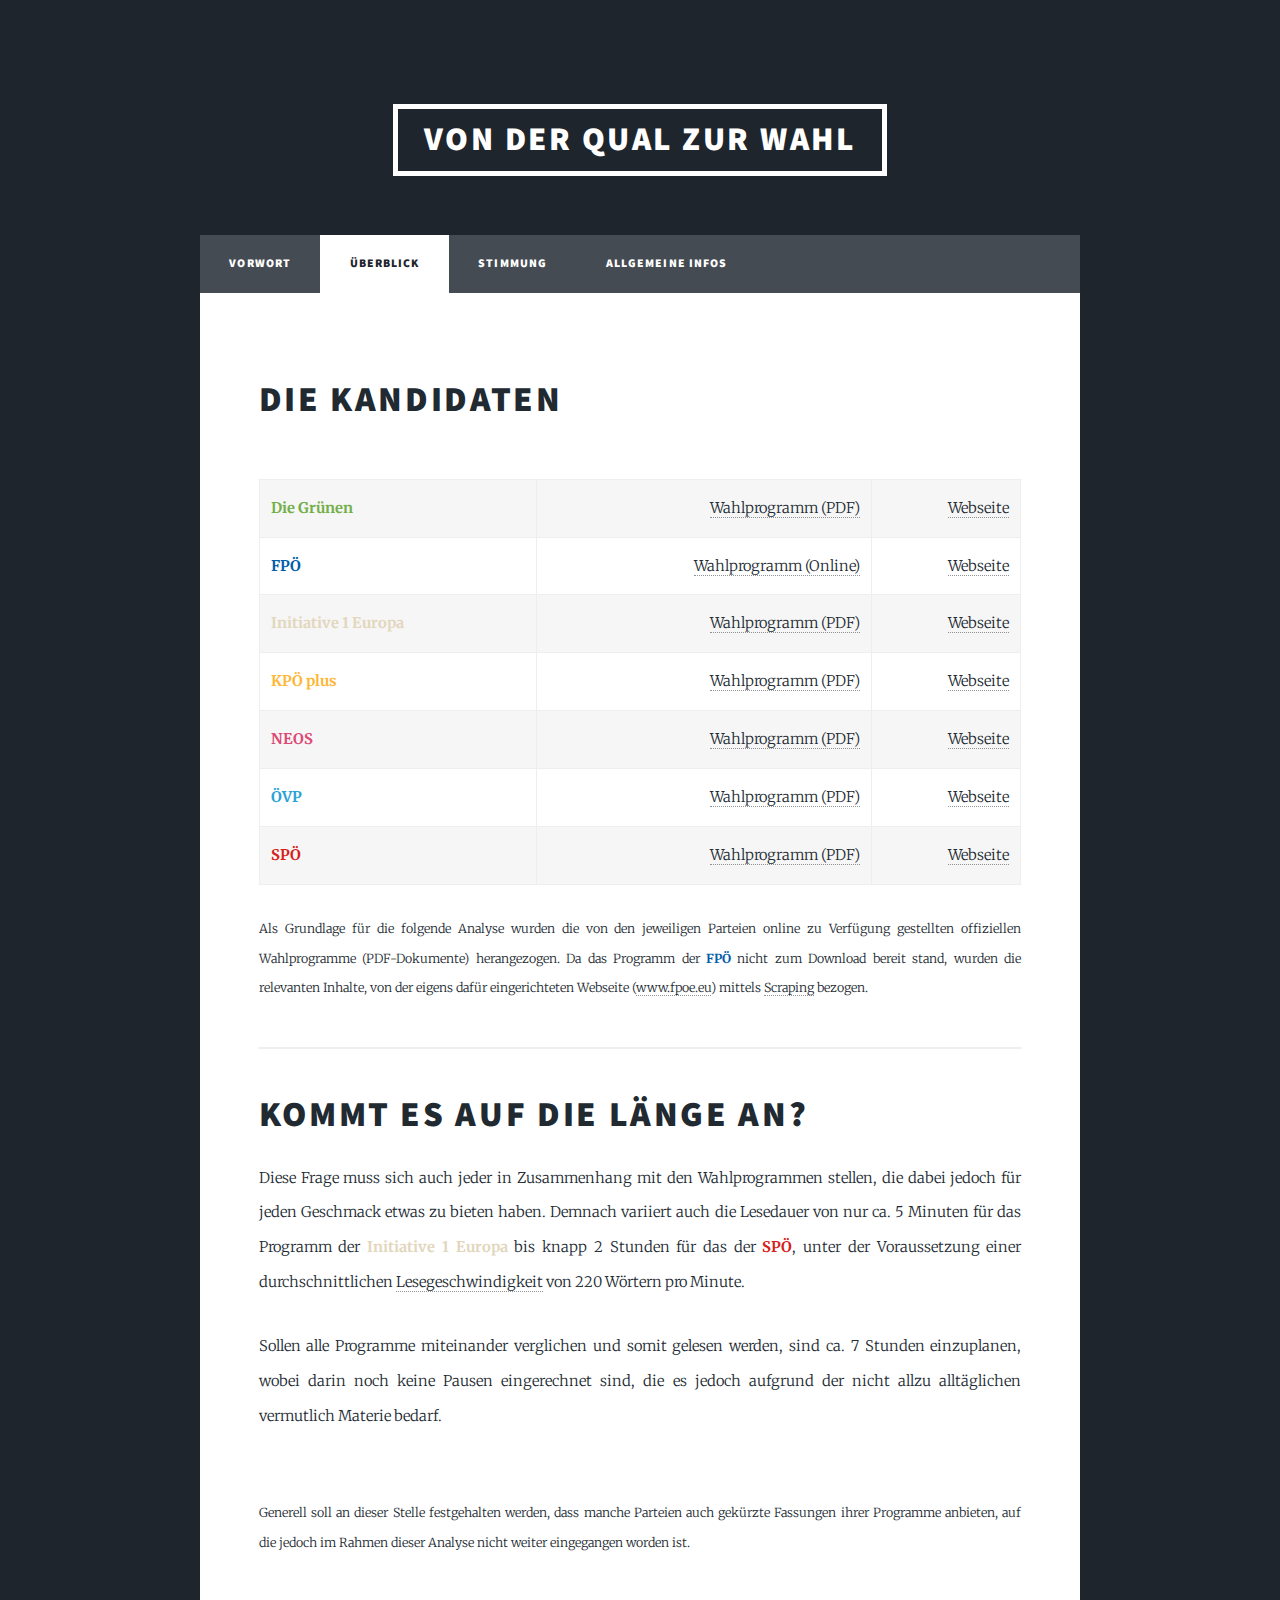
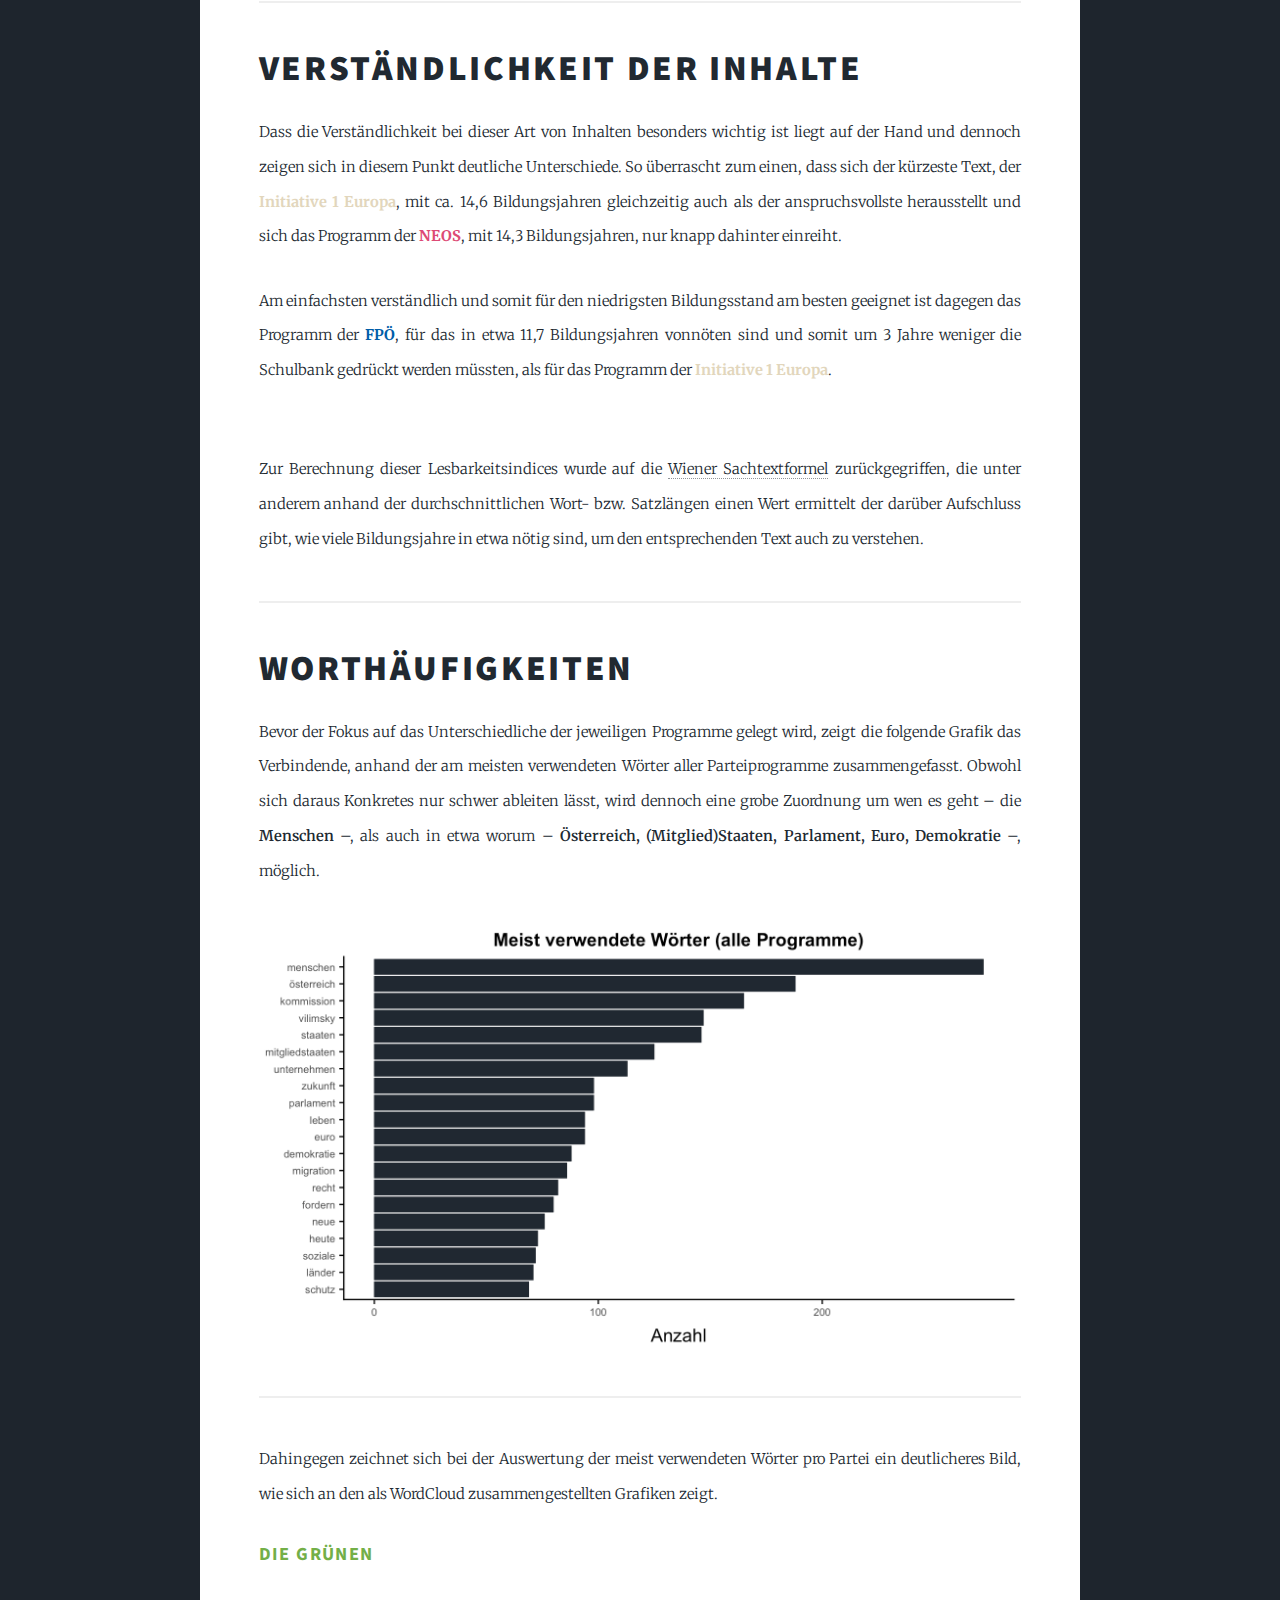
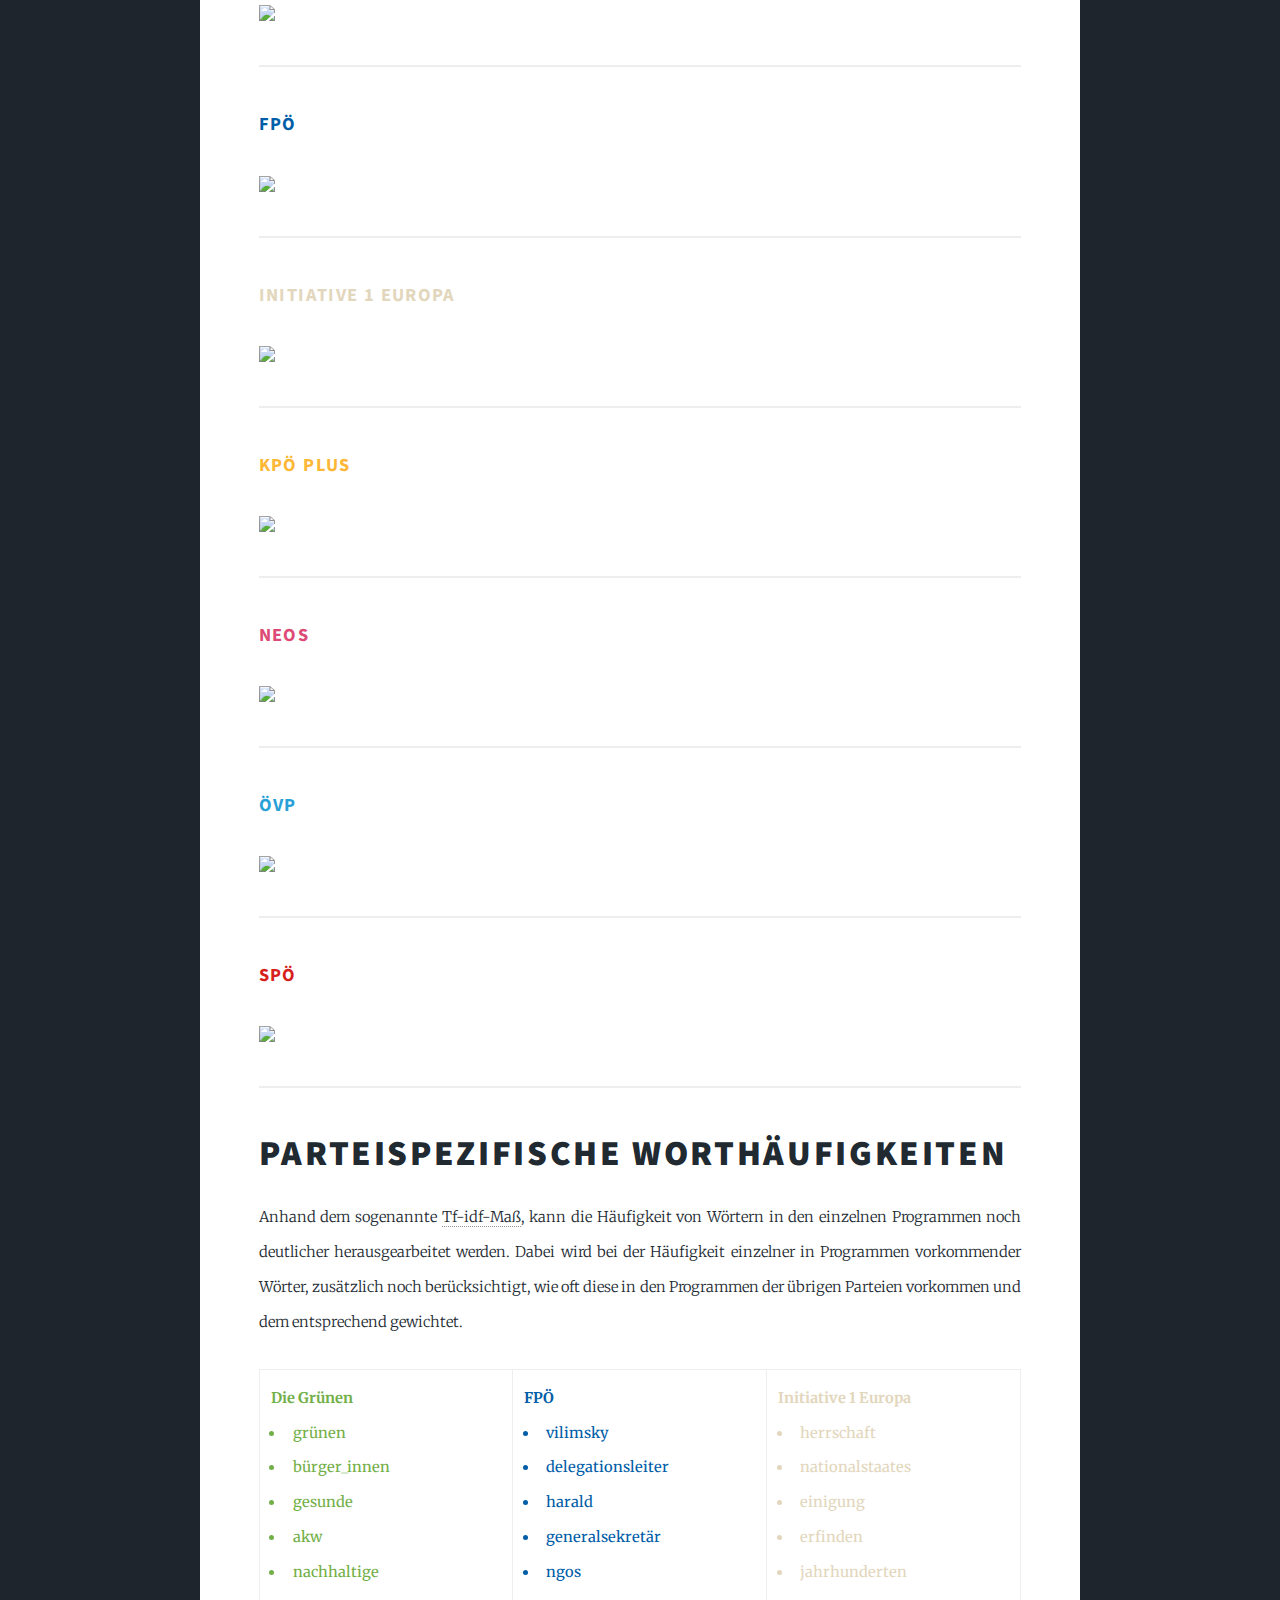
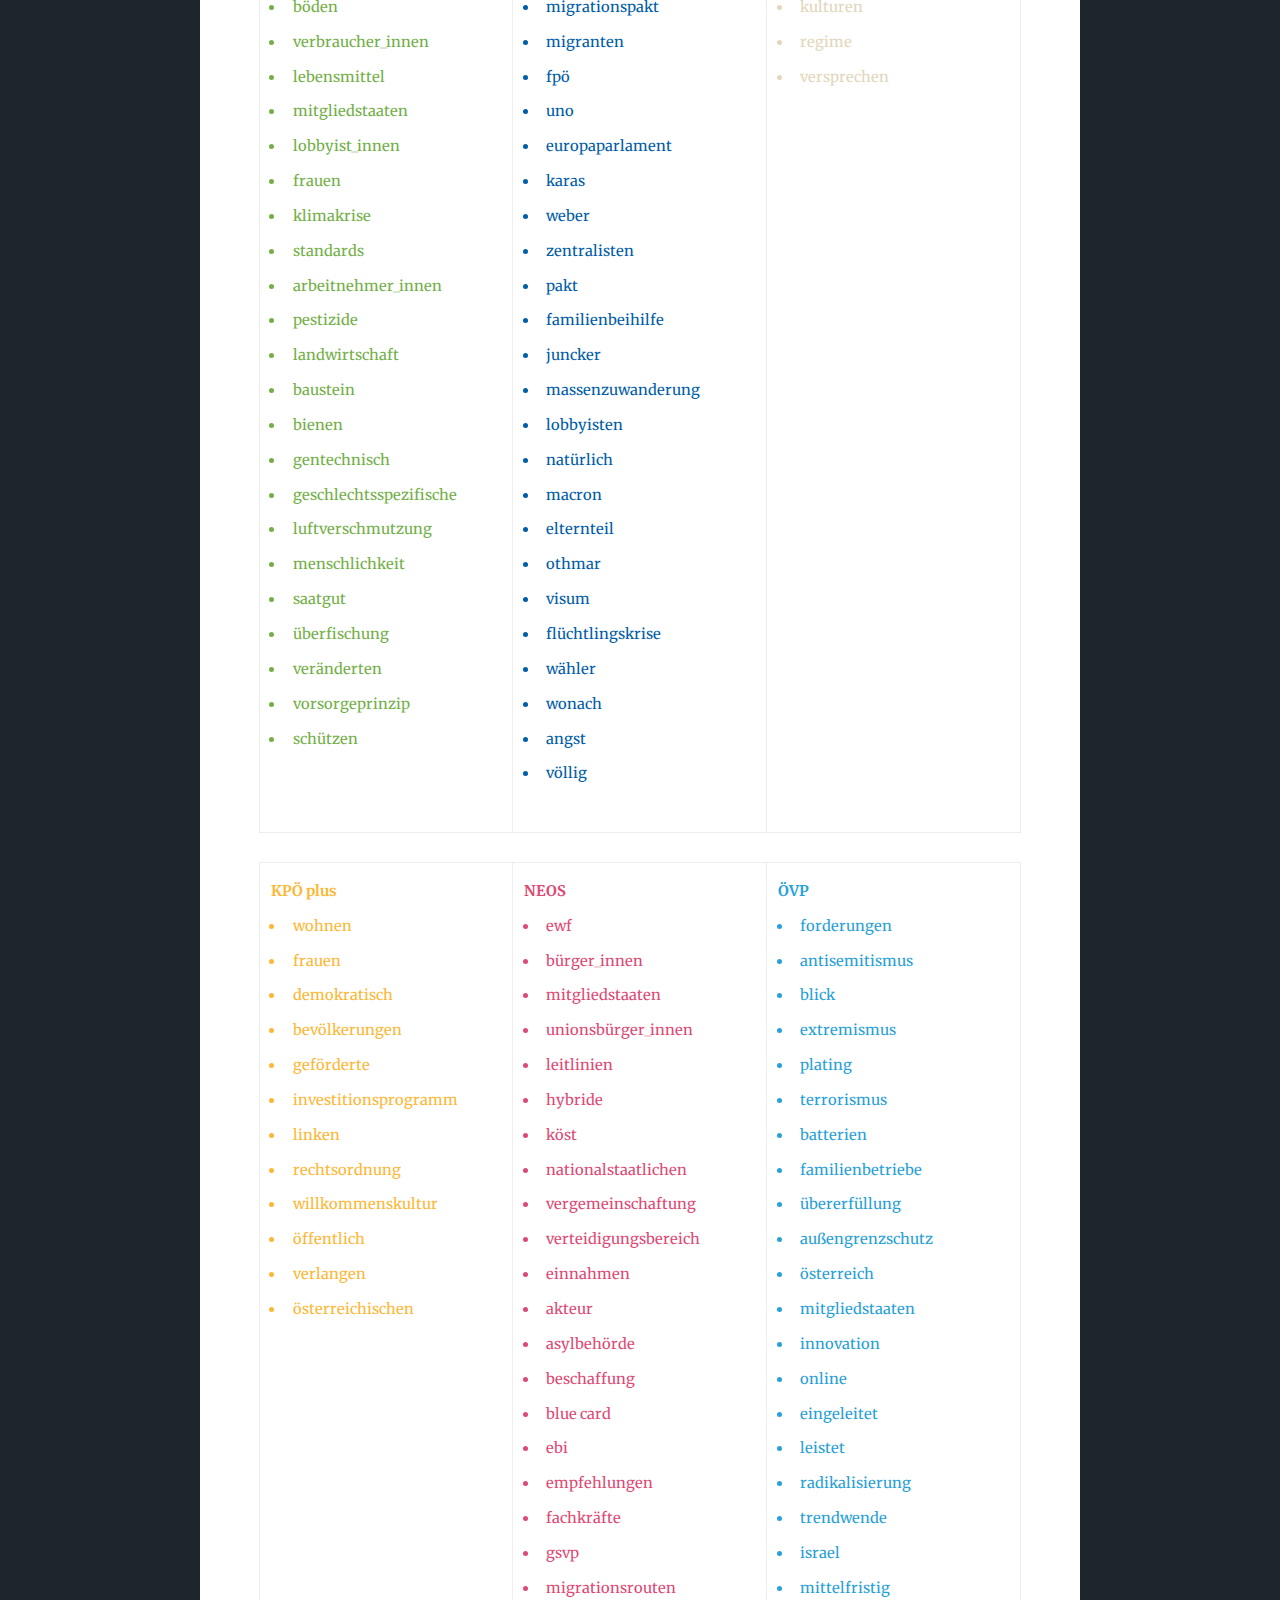
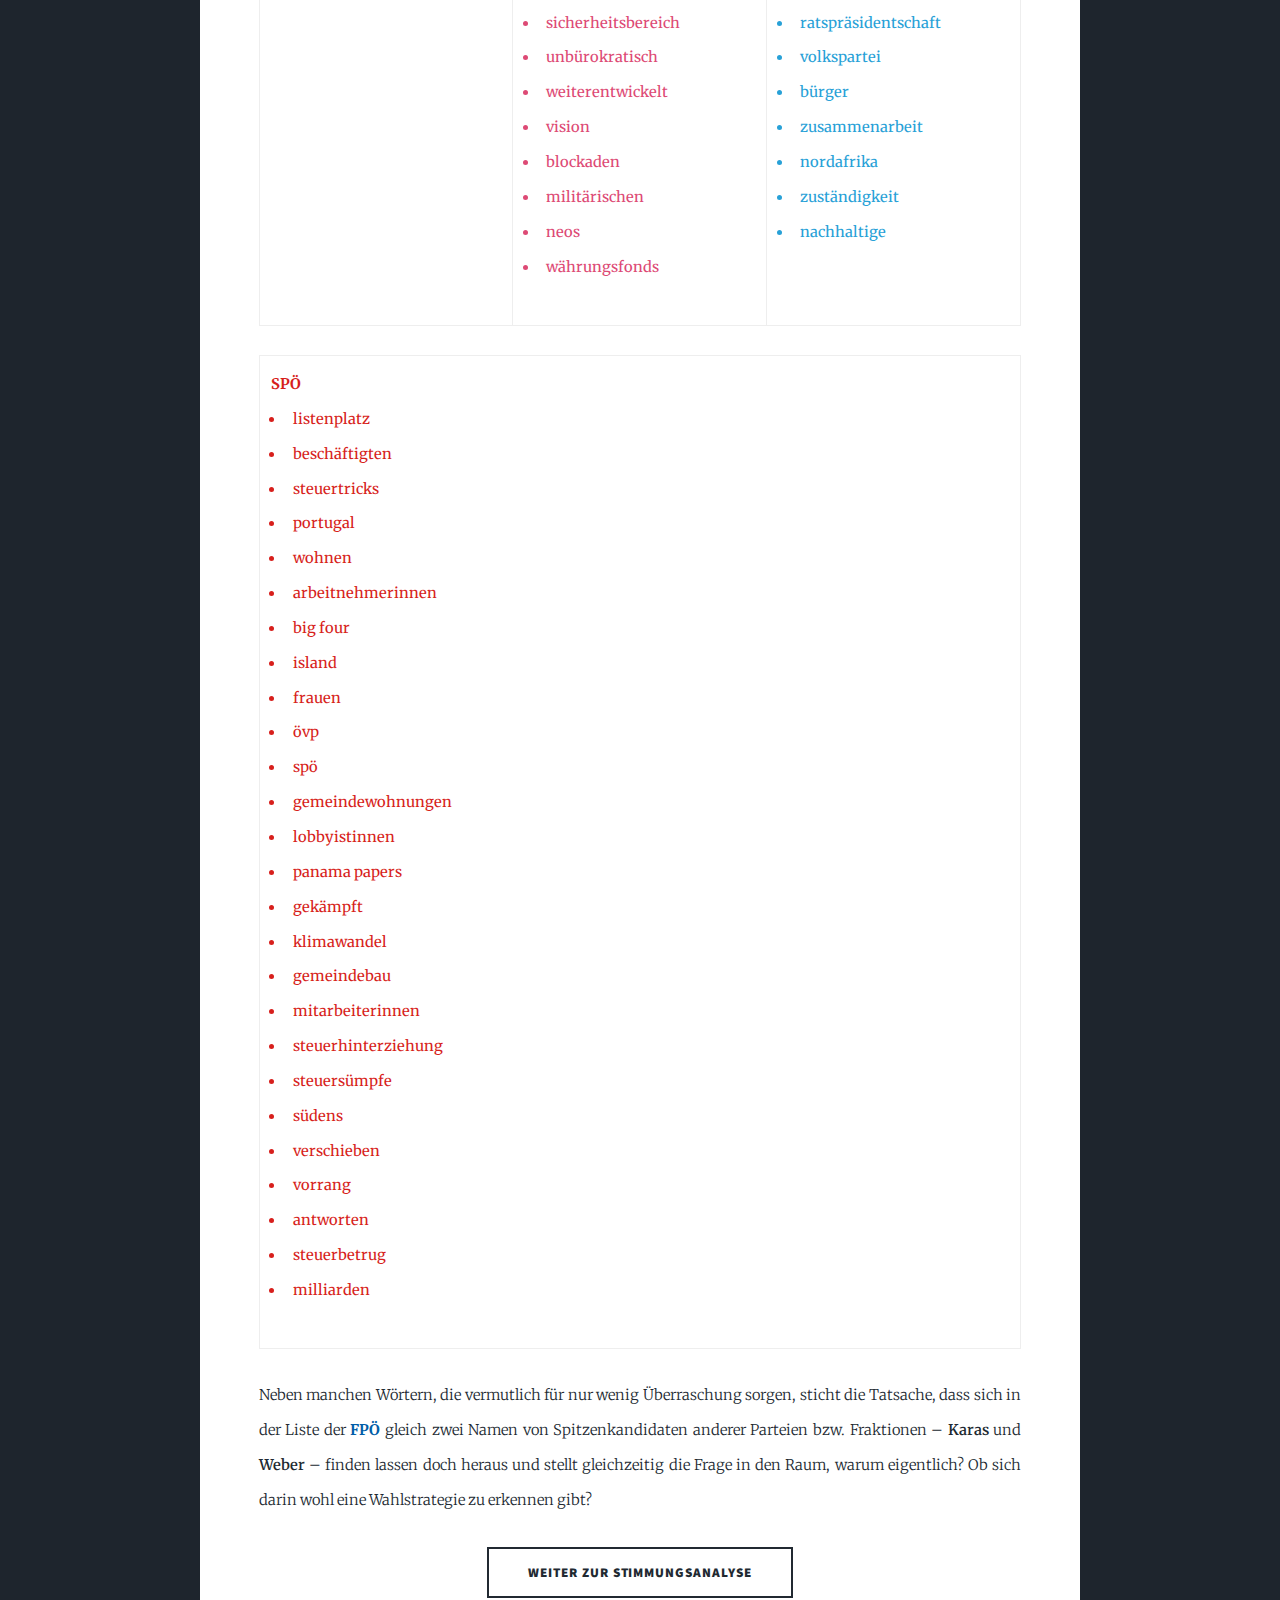
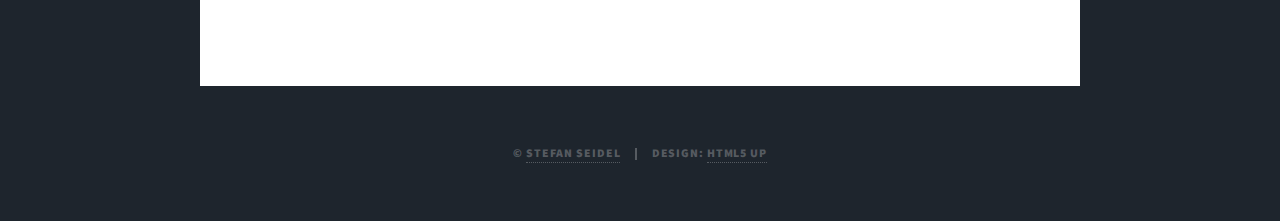
==== commit 0cb2179e: "Update results.html" ====
--- a/results.html
+++ b/results.html
@@ -20,7 +20,7 @@
 
 				<!-- Header -->
 					<header id="header">
-						<a href="index.html" class="logo">Qual der Wahl</a>
+						<a href="index.html" class="logo">Von der Qual zur Wahl</a>
 					</header>
 
 				<!-- Nav -->
@@ -153,7 +153,7 @@
 
 									<p>Bevor der Fokus auf das Unterschiedliche der jeweiligen Programme gelegt wird, zeigt die folgende Grafik das Verbindende, anhand der am meisten verwendeten Wörter aller Parteiprogramme zusammengefasst. Obwohl sich daraus Konkretes nur schwer ableiten lässt, wird dennoch eine grobe Zuordnung um wen es geht – die <b>Menschen</b> –, als auch in etwa worum – <b>Österreich, (Mitglied)Staaten, Parlament, Euro, Demokratie</b> –, möglich.</p>
 
-									<span class="image fit"><img src="images/mcwoap.png" alt="" /></span>
+									<span class="image fit"><img src="images/most-common-words-all-parties.png" alt="Meist verwendete Wörter (aller Programme)" /></span>
 
 									<hr />
 
@@ -210,49 +210,49 @@
 									<table class="alt light">
 										<tbody>
 											<tr>
-												<td class="initiative1europa" width="33%">
-													<span class="initiative1europa">Initiative 1 Europa</span>
-													<ul>
-														<li>herrschaft</li>
-														<li>nationalstaates</li>
-														<li>einigung</li>
-														<li>erfinden</li>
-														<li>jahrhunderten</li>
-														<li>kulturen</li>
-														<li>regime</li>
-														<li>versprechen</li>
-													</ul>
-												</td>
 												<td class="gruene" width="33%">
 													<span class="gruene">Die Grünen</span>
 													<ul>
+														<li>grünen</li>
+														<li>bürger_innen</li>
 														<li>gesunde</li>
 														<li>akw</li>
 														<li>nachhaltige</li>
 														<li>böden</li>
+														<li>verbraucher_innen</li>
 														<li>lebensmittel</li>
 														<li>mitgliedstaaten</li>
+														<li>lobbyist_innen</li>
 														<li>frauen</li>
 														<li>klimakrise</li>
 														<li>standards</li>
+														<li>arbeitnehmer_innen</li>
 														<li>pestizide</li>
-														<li>verbraucher</li>
 														<li>landwirtschaft</li>
 														<li>baustein</li>
 														<li>bienen</li>
 														<li>gentechnisch</li>
 														<li>geschlechtsspezifische</li>
+														<li>luftverschmutzung</li>
+														<li>menschlichkeit</li>
+														<li>saatgut</li>
+														<li>überfischung</li>
+														<li>veränderten</li>
+														<li>vorsorgeprinzip</li>
+														<li>schützen</li>
 													</ul>
 												</td>
 												<td class="fpoe" width="33%">
 													<span class="fpoe">FPÖ</span>
 													<ul>
+														<li>vilimsky</li>
 														<li>delegationsleiter</li>
+														<li>harald</li>
 														<li>generalsekretär</li>
 														<li>ngos</li>
-														<li>freiheitliche</li>
 														<li>migrationspakt</li>
 														<li>migranten</li>
+														<li>fpö</li>
 														<li>uno</li>
 														<li>europaparlament</li>
 														<li>karas</li>
@@ -263,8 +263,31 @@
 														<li>juncker</li>
 														<li>massenzuwanderung</li>
 														<li>lobbyisten</li>
-													</ul>
-												</td>
+														<li>natürlich</li>
+														<li>macron</li>
+														<li>elternteil</li>
+														<li>othmar</li>
+														<li>visum</li>
+														<li>flüchtlingskrise</li>
+														<li>wähler</li>
+														<li>wonach</li>
+														<li>angst</li>
+														<li>völlig</li>
+													</ul>
+												</td>
+												<td class="initiative1europa" width="33%">
+													<span class="initiative1europa">Initiative 1 Europa</span>
+													<ul>
+														<li>herrschaft</li>
+														<li>nationalstaates</li>
+														<li>einigung</li>
+														<li>erfinden</li>
+														<li>jahrhunderten</li>
+														<li>kulturen</li>
+														<li>regime</li>
+														<li>versprechen</li>
+													</ul>
+												</td>												
 											</tr>
 										</tbody>
 									</table>
@@ -276,43 +299,51 @@
 												<td class="kpoe" width="33%">
 													<span class="kpoe">KPÖ plus</span>
 													<ul>
-														<li>staatsvertrag</li>
-														<li>neustart</li>
-														<li>ecofin</li>
-														<li>eurogruppe</li>
-														<li>faschistischen</li>
-														<li>feminismus</li>
-														<li>neofaschismus</li>
-														<li>selbstbestimmungsrecht</li>
-														<li>solidarisch</li>
-														<li>staatsvertrags</li>
-														<li>software</li>
 														<li>wohnen</li>
 														<li>frauen</li>
 														<li>demokratisch</li>
 														<li>bevölkerungen</li>
 														<li>geförderte</li>
+														<li>investitionsprogramm</li>
+														<li>linken</li>
+														<li>rechtsordnung</li>
+														<li>willkommenskultur</li>
+														<li>öffentlich</li>
+														<li>verlangen</li>
+														<li>österreichischen</li>
 													</ul>
 												</td>
 												<td class="neos" width="33%">
 													<span class="neos">NEOS</span>
 													<ul>
+														<li>ewf</li>
 														<li>bürger_innen</li>
-														<li>ewf</li>
 														<li>mitgliedstaaten</li>
 														<li>unionsbürger_innen</li>
 														<li>leitlinien</li>
-														<li>arbeitnehmer_innen</li>
 														<li>hybride</li>
 														<li>köst</li>
 														<li>nationalstaatlichen</li>
 														<li>vergemeinschaftung</li>
 														<li>verteidigungsbereich</li>
 														<li>einnahmen</li>
+														<li>akteur</li>
 														<li>asylbehörde</li>
 														<li>beschaffung</li>
+														<li>blue card</li>
 														<li>ebi</li>
 														<li>empfehlungen</li>
+														<li>fachkräfte</li>
+														<li>gsvp</li>
+														<li>migrationsrouten</li>
+														<li>sicherheitsbereich</li>
+														<li>unbürokratisch</li>
+														<li>weiterentwickelt</li>
+														<li>vision</li>
+														<li>blockaden</li>
+														<li>militärischen</li>
+														<li>neos</li>
+														<li>währungsfonds</li>
 													</ul>
 												</td>
 												<td class="oevp" width="33%">
@@ -334,6 +365,17 @@
 														<li>online</li>
 														<li>eingeleitet</li>
 														<li>leistet</li>
+														<li>radikalisierung</li>
+														<li>trendwende</li>
+														<li>israel</li>
+														<li>mittelfristig</li>
+														<li>ratspräsidentschaft</li>
+														<li>volkspartei</li>
+														<li>bürger</li>
+														<li>zusammenarbeit</li>
+														<li>nordafrika</li>
+														<li>zuständigkeit</li>
+														<li>nachhaltige</li>
 													</ul>
 												</td>
 											</tr>
@@ -355,12 +397,23 @@
 														<li>big four</li>
 														<li>island</li>
 														<li>frauen</li>
+														<li>övp</li>
+														<li>spö</li>
 														<li>gemeindewohnungen</li>
 														<li>lobbyistinnen</li>
 														<li>panama papers</li>
 														<li>gekämpft</li>
 														<li>klimawandel</li>
-														<li>????</li>
+														<li>gemeindebau</li>
+														<li>mitarbeiterinnen</li>
+														<li>steuerhinterziehung</li>
+														<li>steuersümpfe</li>
+														<li>südens</li>
+														<li>verschieben</li>
+														<li>vorrang</li>
+														<li>antworten</li>
+														<li>steuerbetrug</li>
+														<li>milliarden</li>
 													</ul>
 												</td>
 											</tr>
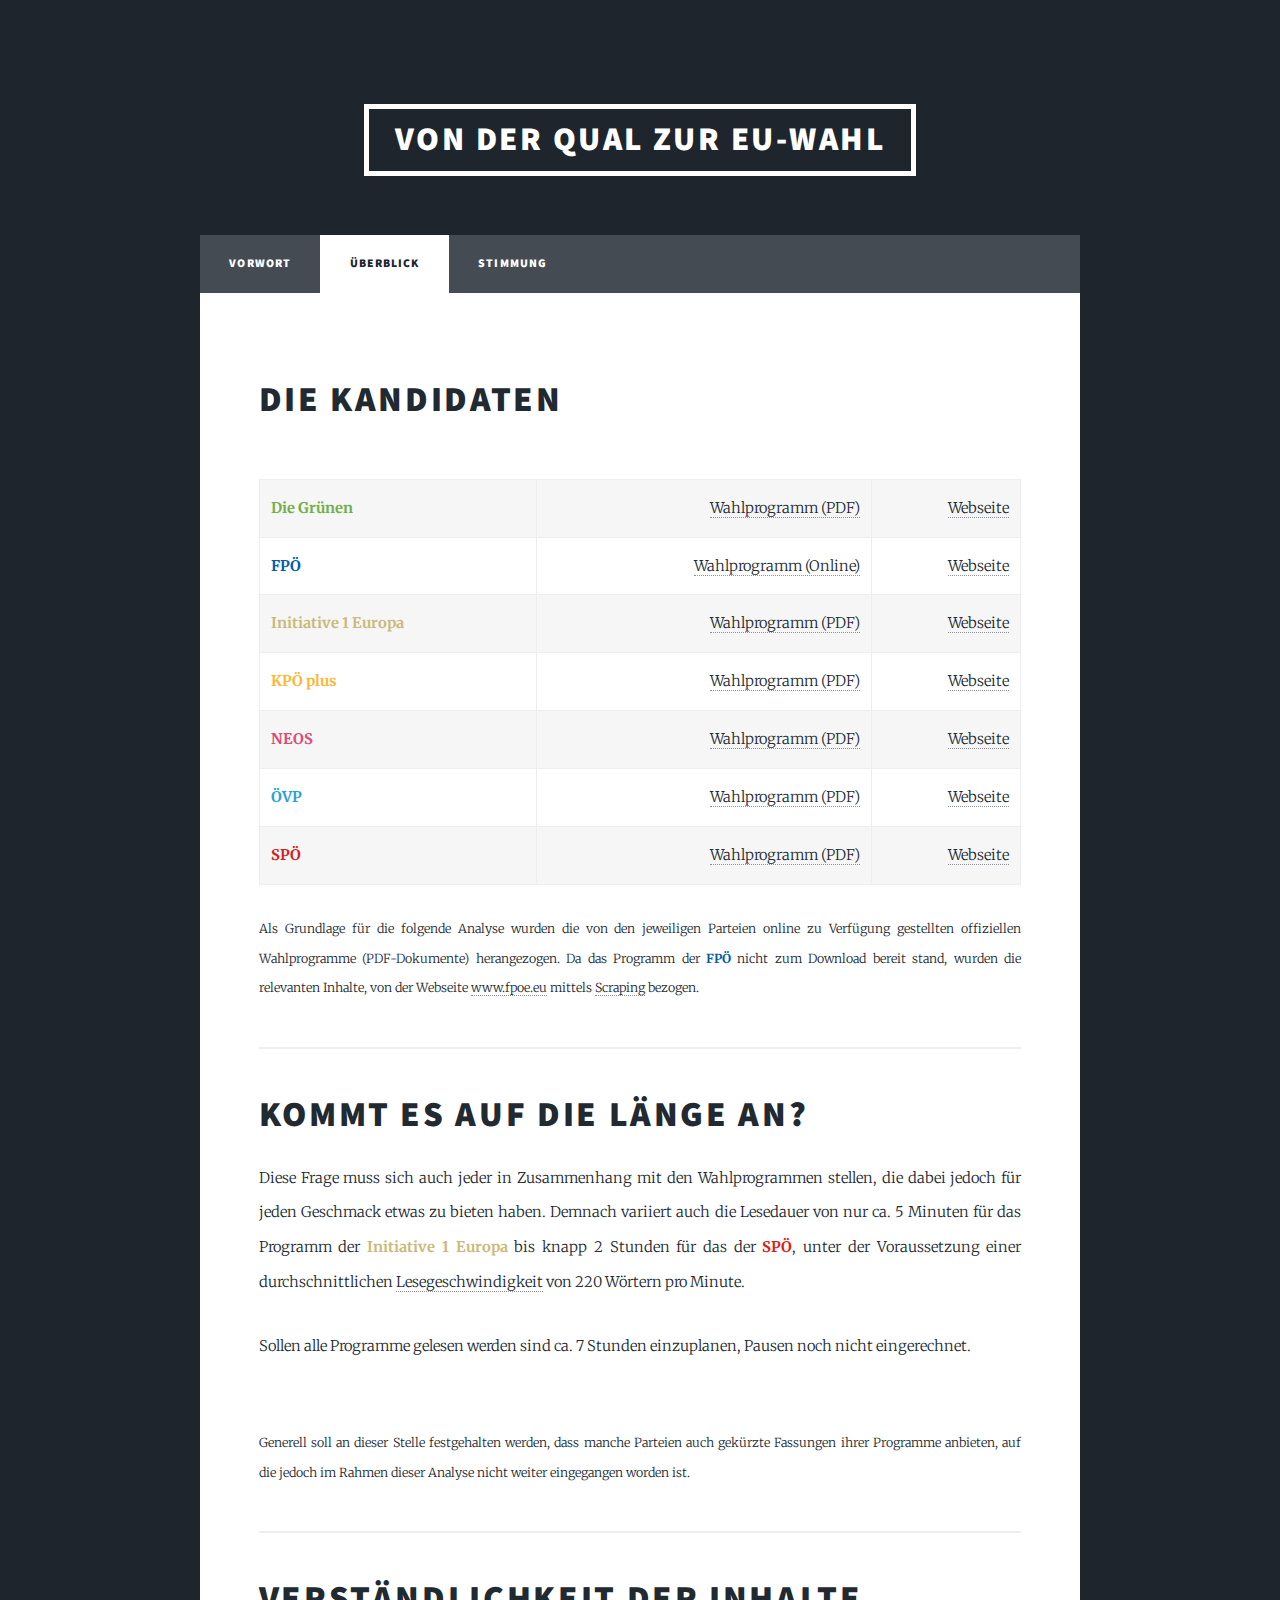
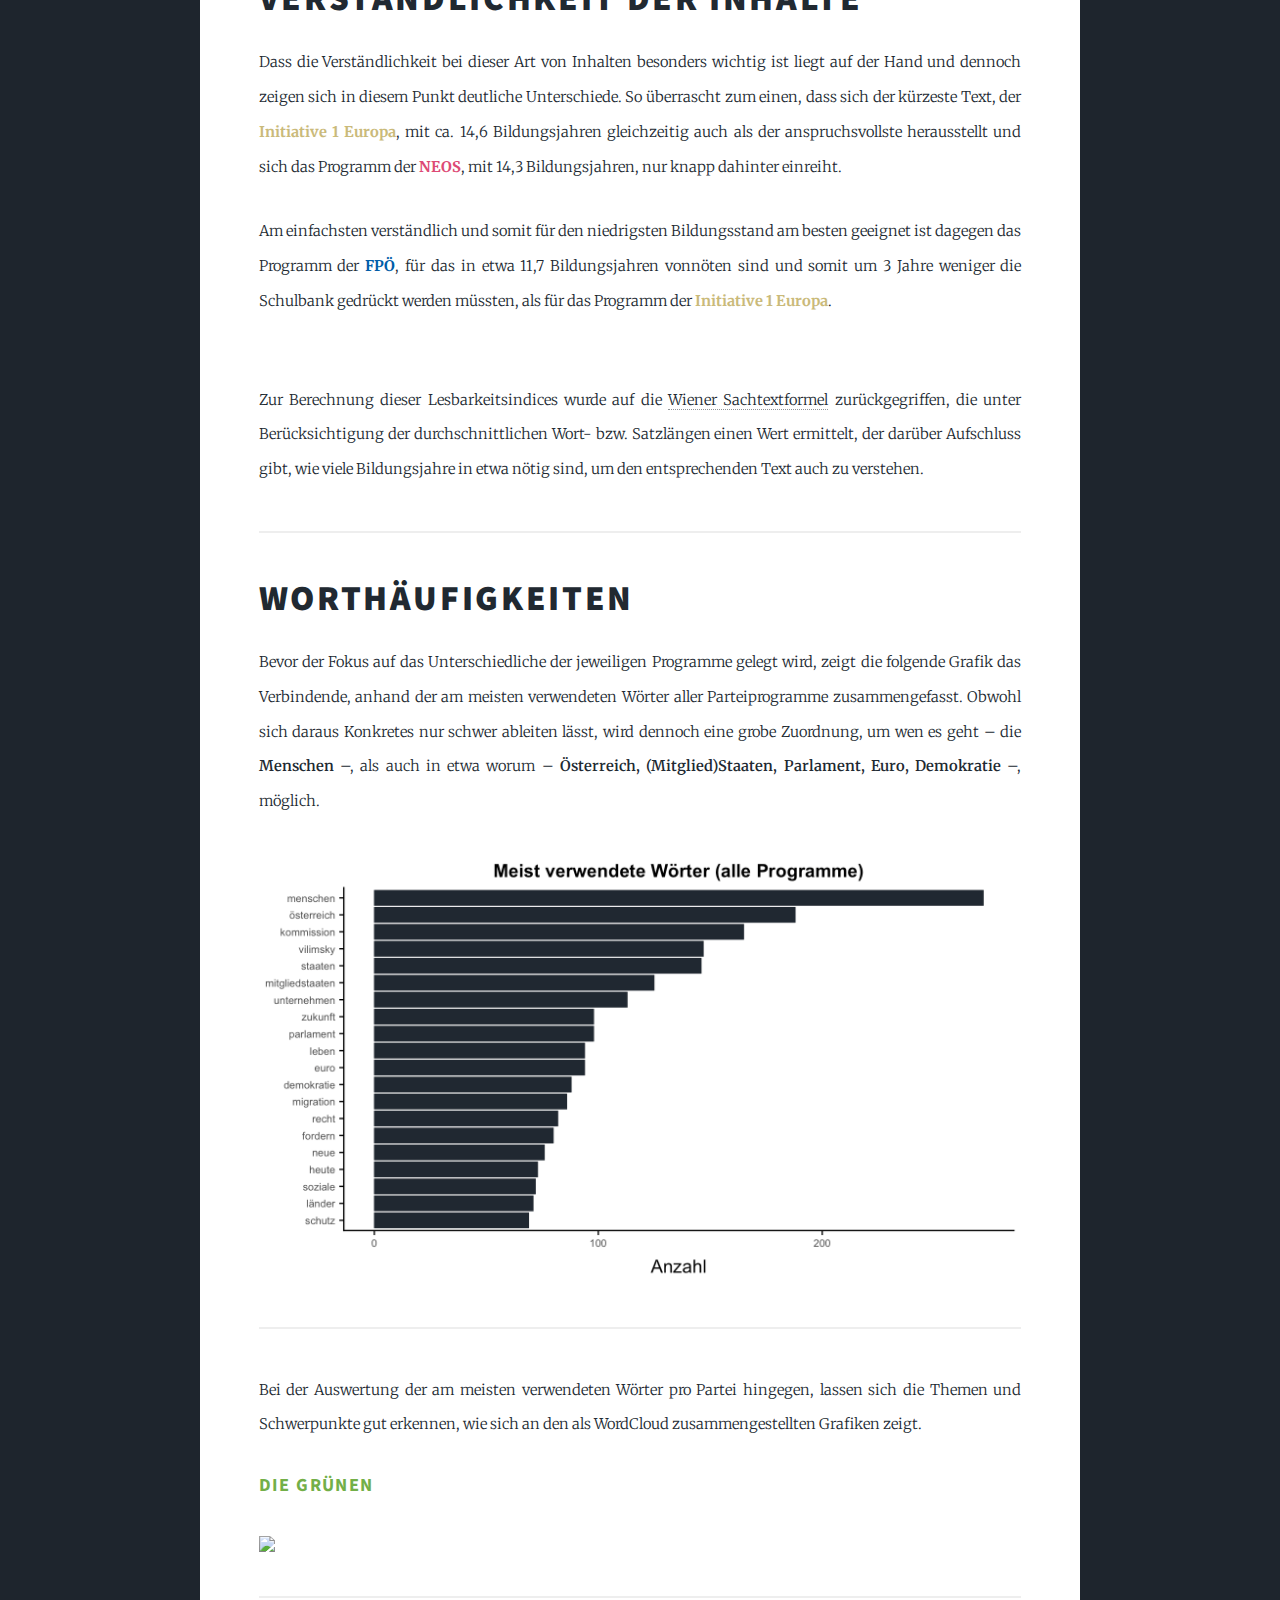
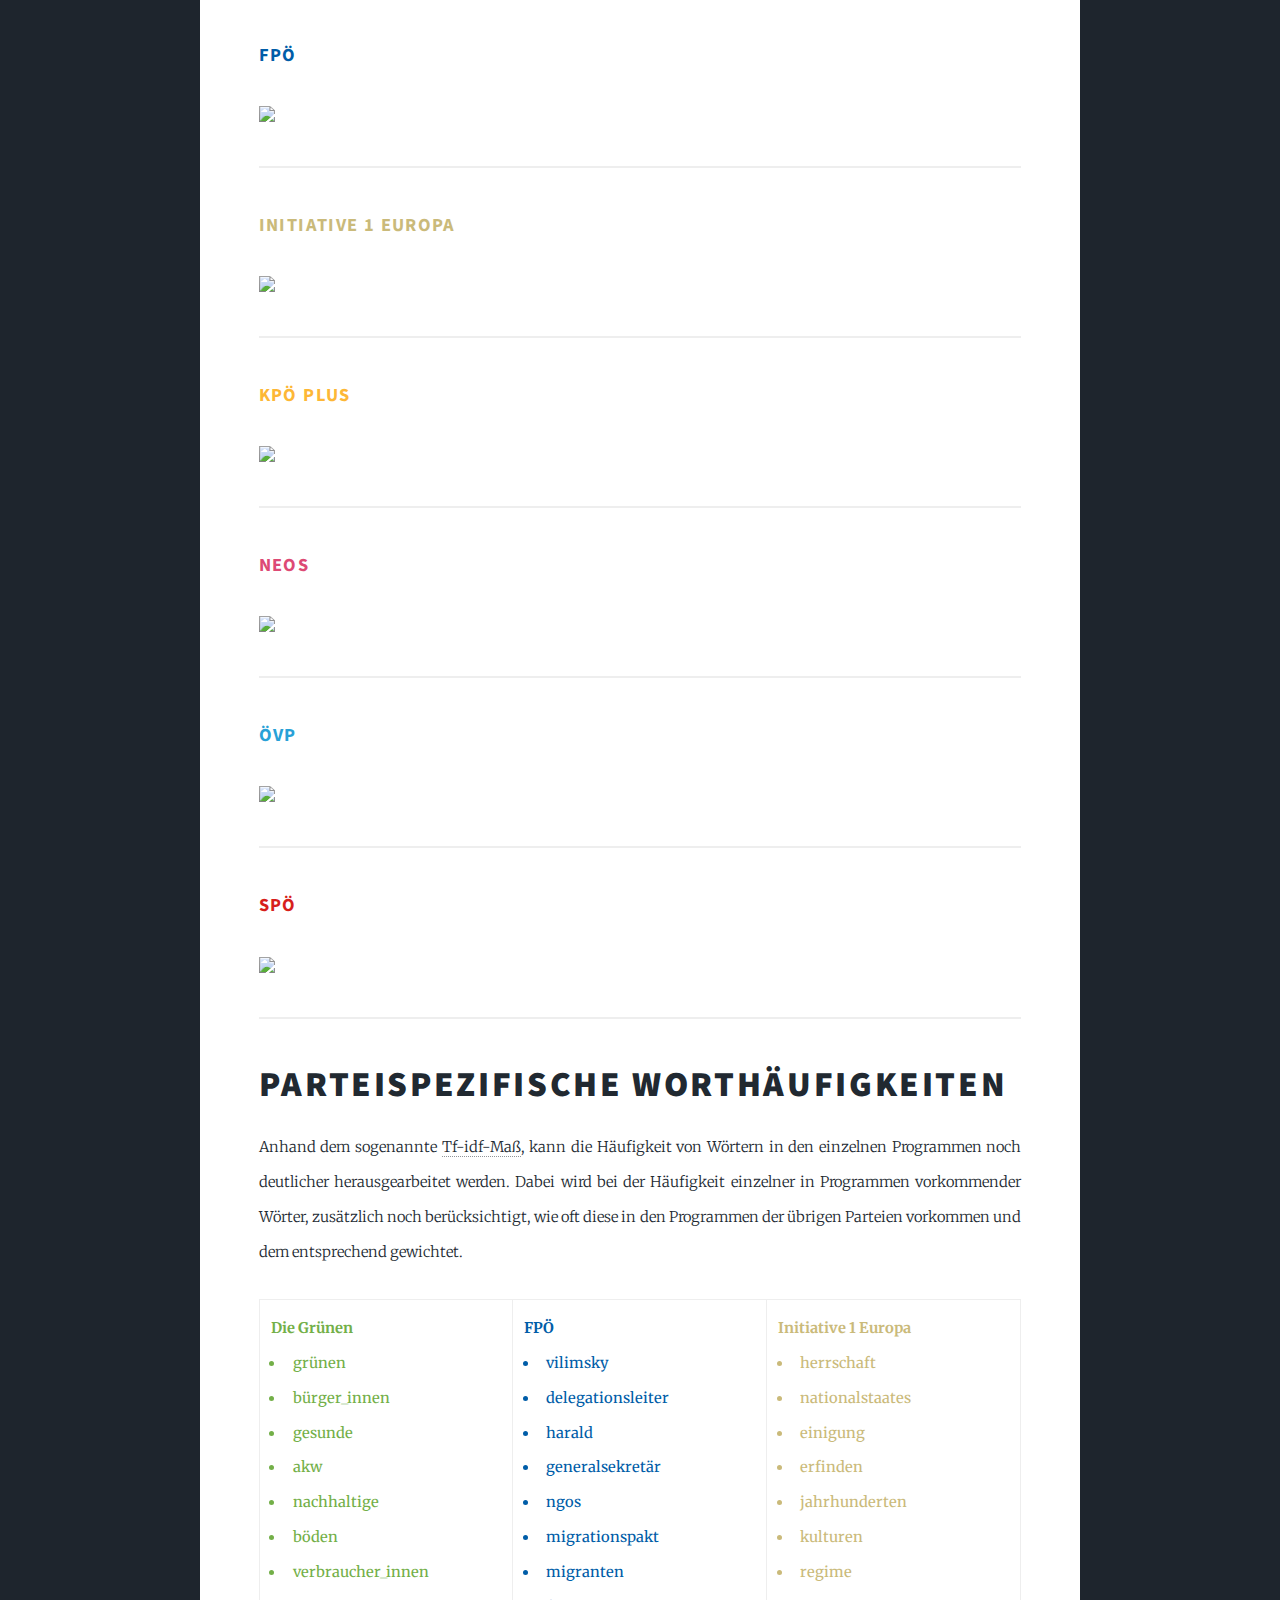
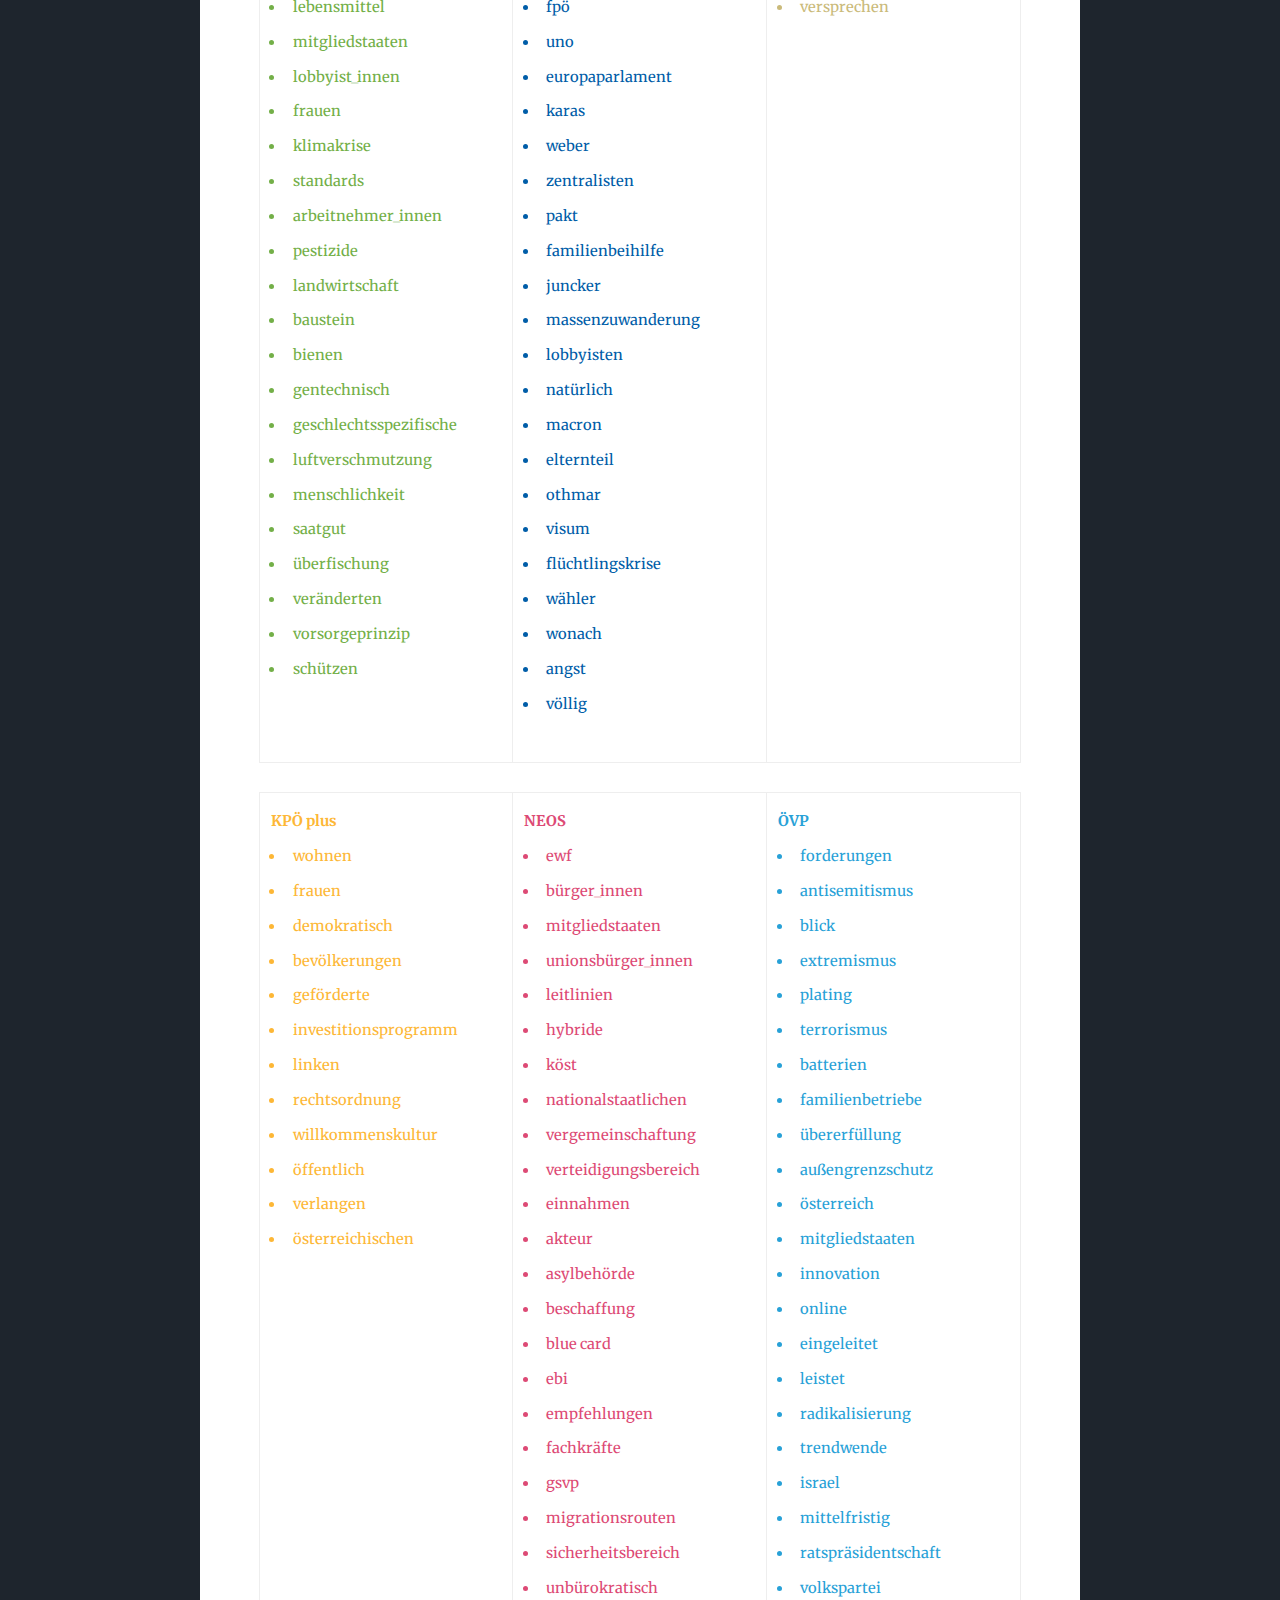
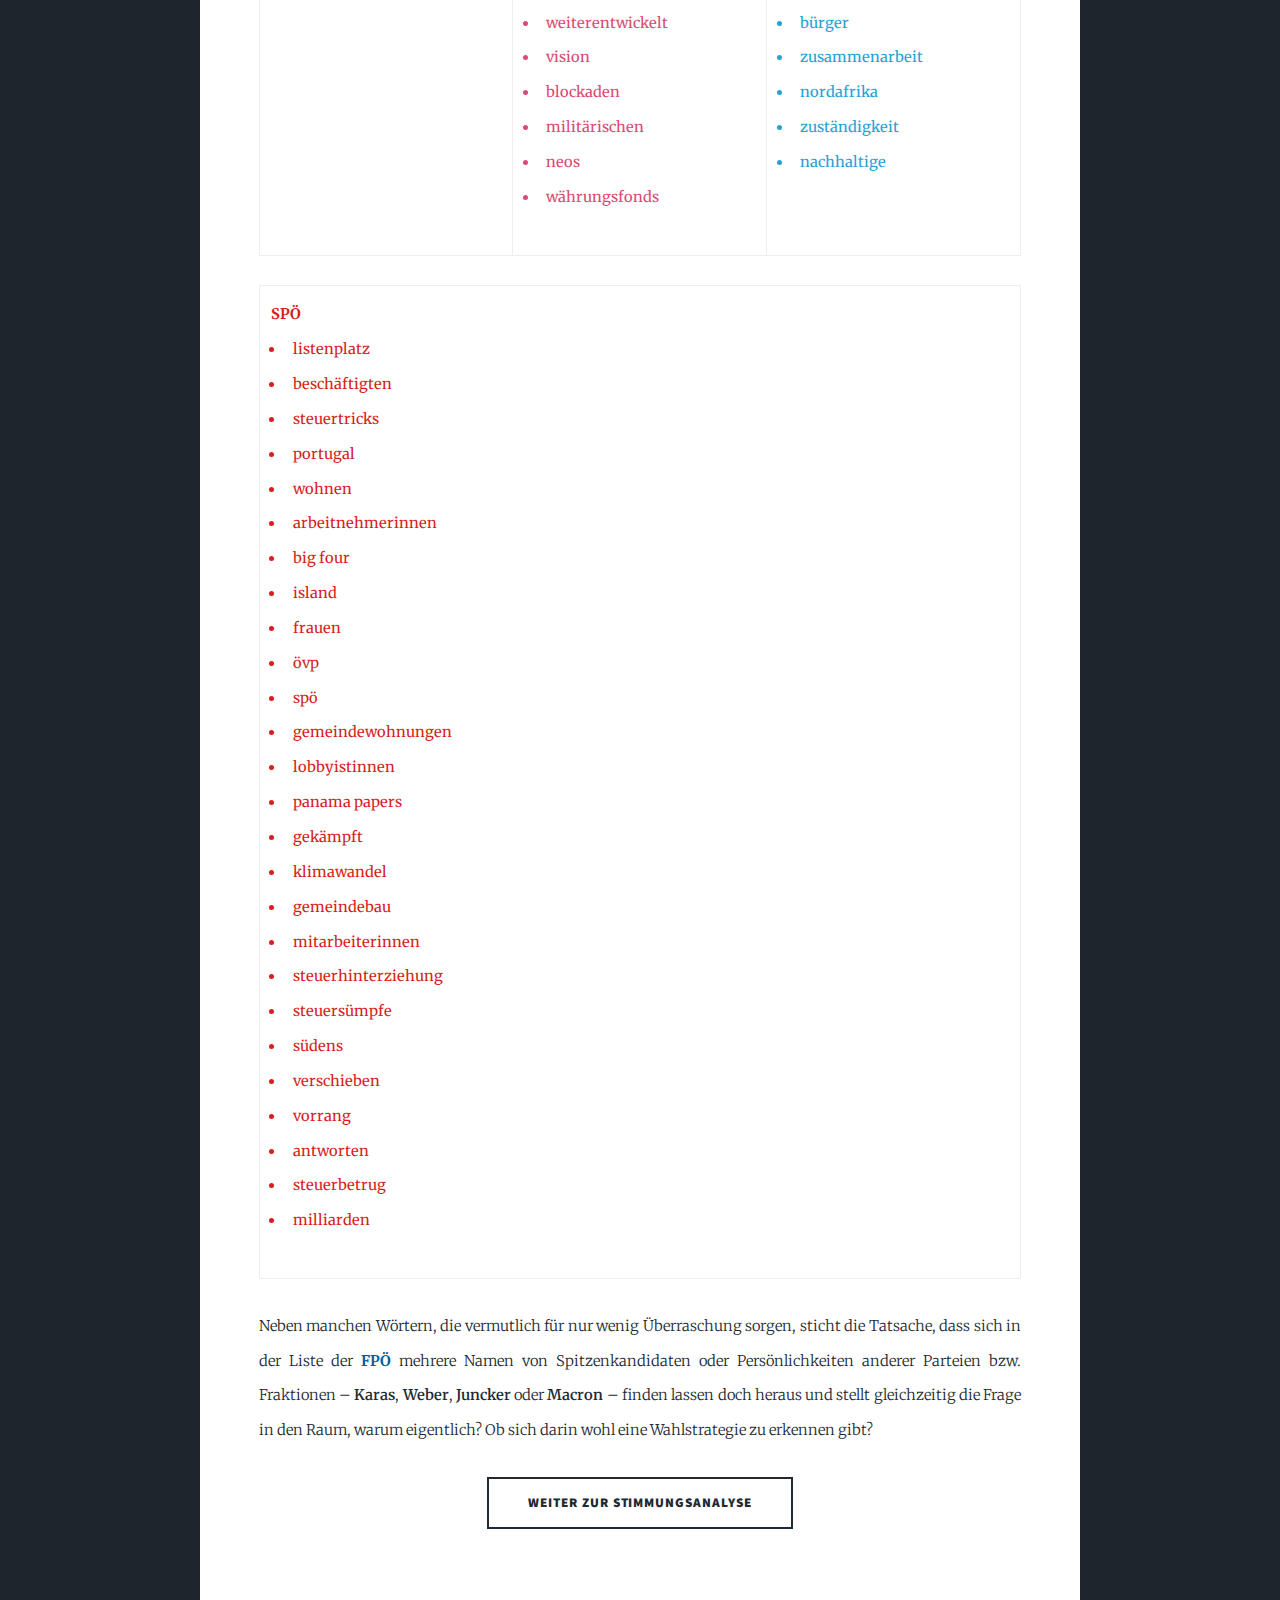
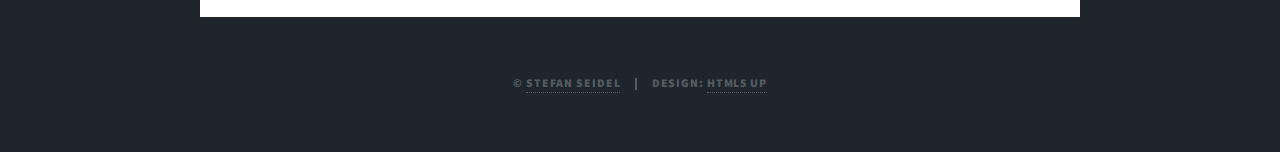
==== commit eef86067: "Update results.html" ====
--- a/results.html
+++ b/results.html
@@ -6,7 +6,7 @@
 -->
 <html lang="de">
 	<head>
-		<title>Die Qual der Wahl – Ein Vergleich der Wahlprogramme österreichischer Parteien für die kommende Europawahl</title>
+		<title>Von der Qual zur EU-Wahl – Ein Vergleich der Wahlprogramme österreichischer Parteien für die kommende Europawahl</title>
 		<meta charset="utf-8" />
 		<meta name="viewport" content="width=device-width, initial-scale=1, user-scalable=no" />
 		<link rel="stylesheet" href="assets/css/main.css" />
@@ -20,7 +20,7 @@
 
 				<!-- Header -->
 					<header id="header">
-						<a href="index.html" class="logo">Von der Qual zur Wahl</a>
+						<a href="index.html" class="logo">Von der Qual zur EU-Wahl</a>
 					</header>
 
 				<!-- Nav -->
@@ -29,15 +29,9 @@
 							<li><a href="index.html">Vorwort</a></li>
 							<li class="active"><a href="results.html">Überblick</a></li>
 							<li><a href="results2.html">Stimmung</a></li>
-							<li><a href="infos.html">Allgemeine Infos</a></li>
 						</ul>
 						<ul class="icons">
-							<!--
-								<li><a href="#" class="icon fa-twitter"><span class="label">Twitter</span></a></li>
-								<li><a href="#" class="icon fa-facebook"><span class="label">Facebook</span></a></li>
-								<li><a href="#" class="icon fa-instagram"><span class="label">Instagram</span></a></li>
-							-->
-							<li><a href="https://github.com/stefan-seidel/datajournalism" class="icon fa-github" target="_new"><span class="label">GitHub</span></a></li>
+							<li><a href="https://github.com/stefan-seidel/euwahl19" class="icon fa-github" target="_new" title="Analyse Skripts @ Github"><span class="label">GitHub</span></a></li>
 						</ul>
 					</nav>
 
@@ -48,27 +42,10 @@
 							<section class="post">
 								<header class="major">
 									<h2>Die Kandidaten</h1>
-								</header>
-
-								<!-- Text stuff -->
-
-
-								<!-- 
-									<h2>Österr. Parteien die zur Europawahl antreten</h2>
-								-->
-								
+								</header>								
 
 								<div class="table-wrapper">
 										<table class="alt">
-											<!--
-											<thead>
-												<tr>
-													<th>Name</th>
-													<th>Description</th>
-													<th>&nbsp;</th>
-												</tr>
-											</thead>
-											-->
 											<tbody>
 												<tr>
 													<td><span class="gruene">Die Grünen</span></td>
@@ -106,18 +83,11 @@
 													<td align="right"><a href="https://www.spoe.at" target="_new" alt="https://www.spoe.at" title="https://www.spoe.at">Webseite</a></td>
 												</tr>
 											</tbody>
-											<!--
-											<tfoot>
-												<tr>
-													<td colspan="2"></td>
-													<td>100.00</td>
-												</tr>
-											</tfoot>
-											-->
+
 										</table>
 									</div>
 
-									<p class="small">Als Grundlage für die folgende Analyse wurden die von den jeweiligen Parteien online zu Verfügung gestellten offiziellen Wahlprogramme (PDF-Dokumente) herangezogen. Da das Programm der <span class="fpoe">FPÖ</span> nicht zum Download bereit stand, wurden die relevanten Inhalte, von der eigens dafür eingerichteten Webseite (<a href="https://www.fpoe.eu" target="_new" title="https://www.fpoe.eu">www.fpoe.eu</a>) mittels <a href="https://de.wikipedia.org/wiki/Screen_Scraping" target="_new" title="Screen Scraping @ Wikipedia">Scraping</a> bezogen.</p>
+									<p class="small">Als Grundlage für die folgende Analyse wurden die von den jeweiligen Parteien online zu Verfügung gestellten offiziellen Wahlprogramme (PDF-Dokumente) herangezogen. Da das Programm der <span class="fpoe">FPÖ</span> nicht zum Download bereit stand, wurden die relevanten Inhalte, von der Webseite <a href="https://www.fpoe.eu" target="_new" title="https://www.fpoe.eu">www.fpoe.eu</a> mittels <a href="https://de.wikipedia.org/wiki/Screen_Scraping" target="_new" title="Screen Scraping @ Wikipedia">Scraping</a> bezogen.</p>
 
 									<hr />									
 
@@ -125,7 +95,7 @@
 									
 									<p>Diese Frage muss sich auch jeder in Zusammenhang mit den Wahlprogrammen stellen, die dabei jedoch für jeden Geschmack etwas zu bieten haben. Demnach variiert auch die Lesedauer von nur ca. 5 Minuten für das Programm der <span class="initiative1europa">Initiative 1 Europa</span> bis knapp 2 Stunden für das der <span class="spoe">SPÖ</span>, unter der Voraussetzung einer durchschnittlichen <a href="https://de.wikipedia.org/wiki/Lesegeschwindigkeit" target="_new" title="Lesegeschwindigkeit @ Wikipedia">Lesegeschwindigkeit</a> von 220 Wörtern pro Minute.</p>
 
-									<p>Sollen alle Programme miteinander verglichen und somit gelesen werden, sind ca. 7 Stunden einzuplanen, wobei darin noch keine Pausen eingerechnet sind, die es jedoch aufgrund der nicht allzu alltäglichen vermutlich Materie bedarf.</p>
+									<p>Sollen alle Programme gelesen werden sind ca. 7 Stunden einzuplanen, Pausen noch nicht eingerechnet.</p>
 									
 
 									<div class='tableauPlaceholder' id='viz1559760098631' style='position: relative'><noscript><a href='#'><img alt=' ' src='https:&#47;&#47;public.tableau.com&#47;static&#47;images&#47;Eu&#47;Europawahl2019Wahlprogrammesterr_Parteien-Textlnge&#47;TextlngeLesedauer&#47;1_rss.png' style='border: none' /></a></noscript><object class='tableauViz'  style='display:none;'><param name='host_url' value='https%3A%2F%2Fpublic.tableau.com%2F' /> <param name='embed_code_version' value='3' /> <param name='site_root' value='' /><param name='name' value='Europawahl2019Wahlprogrammesterr_Parteien-Textlnge&#47;TextlngeLesedauer' /><param name='tabs' value='no' /><param name='toolbar' value='yes' /><param name='static_image' value='https:&#47;&#47;public.tableau.com&#47;static&#47;images&#47;Eu&#47;Europawahl2019Wahlprogrammesterr_Parteien-Textlnge&#47;TextlngeLesedauer&#47;1.png' /> <param name='animate_transition' value='yes' /><param name='display_static_image' value='yes' /><param name='display_spinner' value='yes' /><param name='display_overlay' value='yes' /><param name='display_count' value='yes' /><param name='filter' value='publish=yes' /></object></div>                <script type='text/javascript'>                    var divElement = document.getElementById('viz1559760098631');                    var vizElement = divElement.getElementsByTagName('object')[0];                    vizElement.style.width='100%';vizElement.style.height=(divElement.offsetWidth*0.75)+'px';                    var scriptElement = document.createElement('script');                    scriptElement.src = 'https://public.tableau.com/javascripts/api/viz_v1.js';                    vizElement.parentNode.insertBefore(scriptElement, vizElement);                </script>
@@ -145,19 +115,19 @@
 
 
 									<br />
-									<p>Zur Berechnung dieser Lesbarkeitsindices wurde auf die <a href="https://de.wikipedia.org/wiki/Lesbarkeitsindex#Wiener_Sachtextformel" target="_new" title="Wiener Sachtextformel @ Wikipedia">Wiener Sachtextformel</a> zurückgegriffen, die unter anderem anhand der durchschnittlichen Wort- bzw. Satzlängen einen Wert ermittelt der darüber Aufschluss gibt, wie viele Bildungsjahre in etwa nötig sind, um den entsprechenden Text auch zu verstehen.</p>
+									<p>Zur Berechnung dieser Lesbarkeitsindices wurde auf die <a href="https://de.wikipedia.org/wiki/Lesbarkeitsindex#Wiener_Sachtextformel" target="_new" title="Wiener Sachtextformel @ Wikipedia">Wiener Sachtextformel</a> zurückgegriffen, die unter Berücksichtigung der durchschnittlichen Wort- bzw. Satzlängen einen Wert ermittelt, der darüber Aufschluss gibt, wie viele Bildungsjahre in etwa nötig sind, um den entsprechenden Text auch zu verstehen.</p>
 
 									<hr />
 
 									<h2>Worthäufigkeiten</h2>
 
-									<p>Bevor der Fokus auf das Unterschiedliche der jeweiligen Programme gelegt wird, zeigt die folgende Grafik das Verbindende, anhand der am meisten verwendeten Wörter aller Parteiprogramme zusammengefasst. Obwohl sich daraus Konkretes nur schwer ableiten lässt, wird dennoch eine grobe Zuordnung um wen es geht – die <b>Menschen</b> –, als auch in etwa worum – <b>Österreich, (Mitglied)Staaten, Parlament, Euro, Demokratie</b> –, möglich.</p>
+									<p>Bevor der Fokus auf das Unterschiedliche der jeweiligen Programme gelegt wird, zeigt die folgende Grafik das Verbindende, anhand der am meisten verwendeten Wörter aller Parteiprogramme zusammengefasst. Obwohl sich daraus Konkretes nur schwer ableiten lässt, wird dennoch eine grobe Zuordnung, um wen es geht – die <b>Menschen</b> –, als auch in etwa worum – <b>Österreich, (Mitglied)Staaten, Parlament, Euro, Demokratie</b> –, möglich.</p>
 
 									<span class="image fit"><img src="images/most-common-words-all-parties.png" alt="Meist verwendete Wörter (aller Programme)" /></span>
 
 									<hr />
 
-									<p>Dahingegen zeichnet sich bei der Auswertung der meist verwendeten Wörter pro Partei ein deutlicheres Bild, wie sich an den als WordCloud zusammengestellten Grafiken zeigt.</p>
+									<p>Bei der Auswertung der am meisten verwendeten Wörter pro Partei hingegen, lassen sich die Themen und Schwerpunkte gut erkennen, wie sich an den als WordCloud zusammengestellten Grafiken zeigt.</p>
 
 									<h3><span class="gruene">Die Grünen</span></h3>
 									<span class="image fit"><img src="images/wordclouds/wordcloud-gruene.png" /></span>
@@ -420,7 +390,7 @@
 										</tbody>
 									</table>
 									
-									<p>Neben manchen Wörtern, die vermutlich für nur wenig Überraschung sorgen, sticht die Tatsache, dass sich in der Liste der <span class="fpoe">FPÖ</span> gleich zwei Namen von Spitzenkandidaten anderer Parteien bzw. Fraktionen – <b>Karas</b> und <b>Weber</b> –  finden lassen doch heraus und stellt gleichzeitig die Frage in den Raum, warum eigentlich? Ob sich darin wohl eine Wahlstrategie zu erkennen gibt?</p>
+									<p>Neben manchen Wörtern, die vermutlich für nur wenig Überraschung sorgen, sticht die Tatsache, dass sich in der Liste der <span class="fpoe">FPÖ</span> mehrere Namen von Spitzenkandidaten oder Persönlichkeiten anderer Parteien bzw. Fraktionen – <b>Karas</b>, <b>Weber</b>, <b>Juncker</b> oder <b>Macron</b> –  finden lassen doch heraus und stellt gleichzeitig die Frage in den Raum, warum eigentlich? Ob sich darin wohl eine Wahlstrategie zu erkennen gibt?</p>
 
 									
 								<ul class="actions special">
--- a/assets/css/custom.css
+++ b/assets/css/custom.css
@@ -10,6 +10,7 @@
 #main > .post header.major h2, 
 h2, h2 a {
 	font-size: 2.4rem;
+	text-align: left;
 }
 
 header.major, header.major > p {
@@ -18,7 +19,9 @@
 
 span.initiative1europa, 
 td.initiative1europa { 
-	color: #e2d6bc; font-weight: bold; 
+	/* color: #e2d6bc; */
+	color: #caba7a;
+	font-weight: bold; 
 }
 span.gruene, 
 td.gruene { 
@@ -55,10 +58,40 @@
 	font-weight: normal;
 }
 
-p.small {
+p.small, td.small {
 	font-size: 0.85rem;
 }
 
 table.light tbody tr td {
 	background-color: #ffffff;
 }
+
+blockquote {
+	text-align: left;
+}
+
+tr.center > td {
+	text-align: center;
+}
+
+
+
+div.main .tableauPlaceholder, 
+div.main #viz1559962546729 {
+	height: 450px;
+	overflow: hidden;
+}
+
+.embedWrapper75, 
+.embedWrapper100 {
+	border: 2px dotted #165374; 
+	padding: 0.5em;
+}
+
+.embedWrapper75 {
+	width: 75%; 
+}
+.embedWrapper100 {
+	width: 100%; 
+}
+
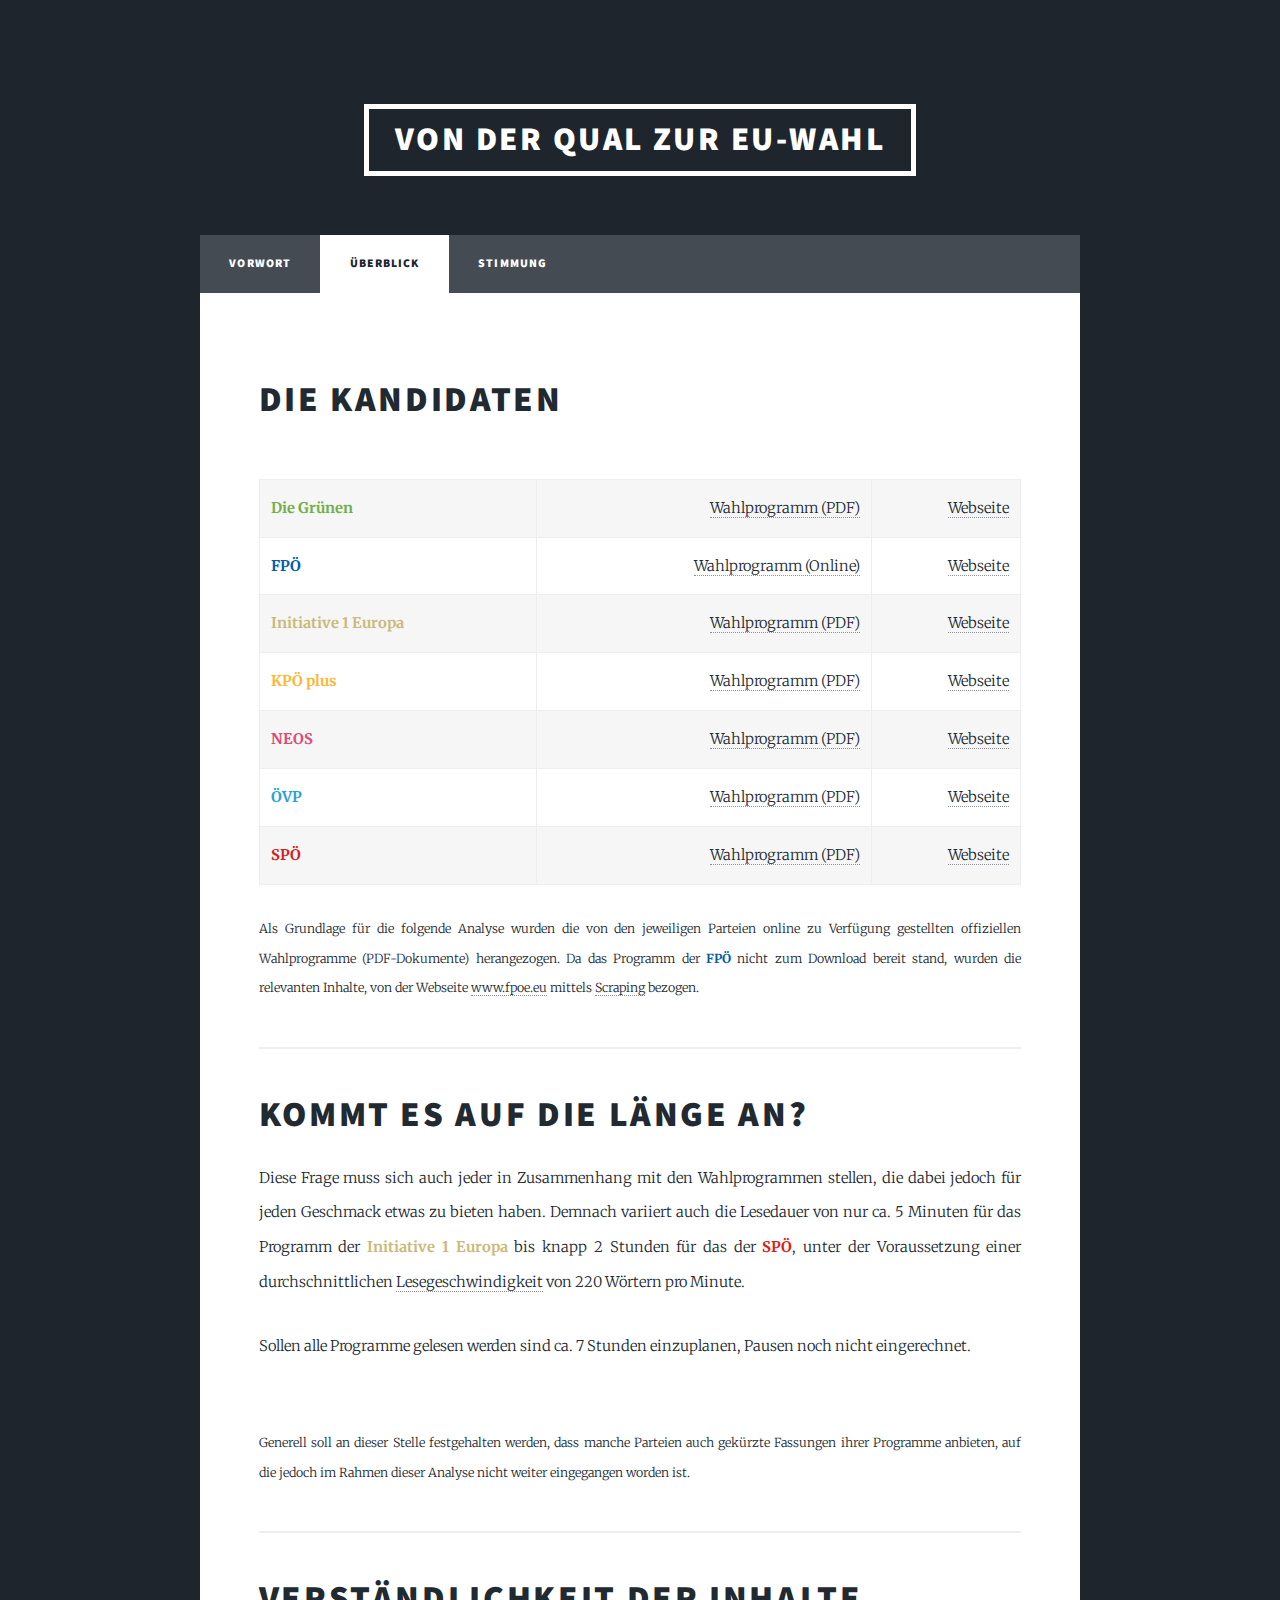
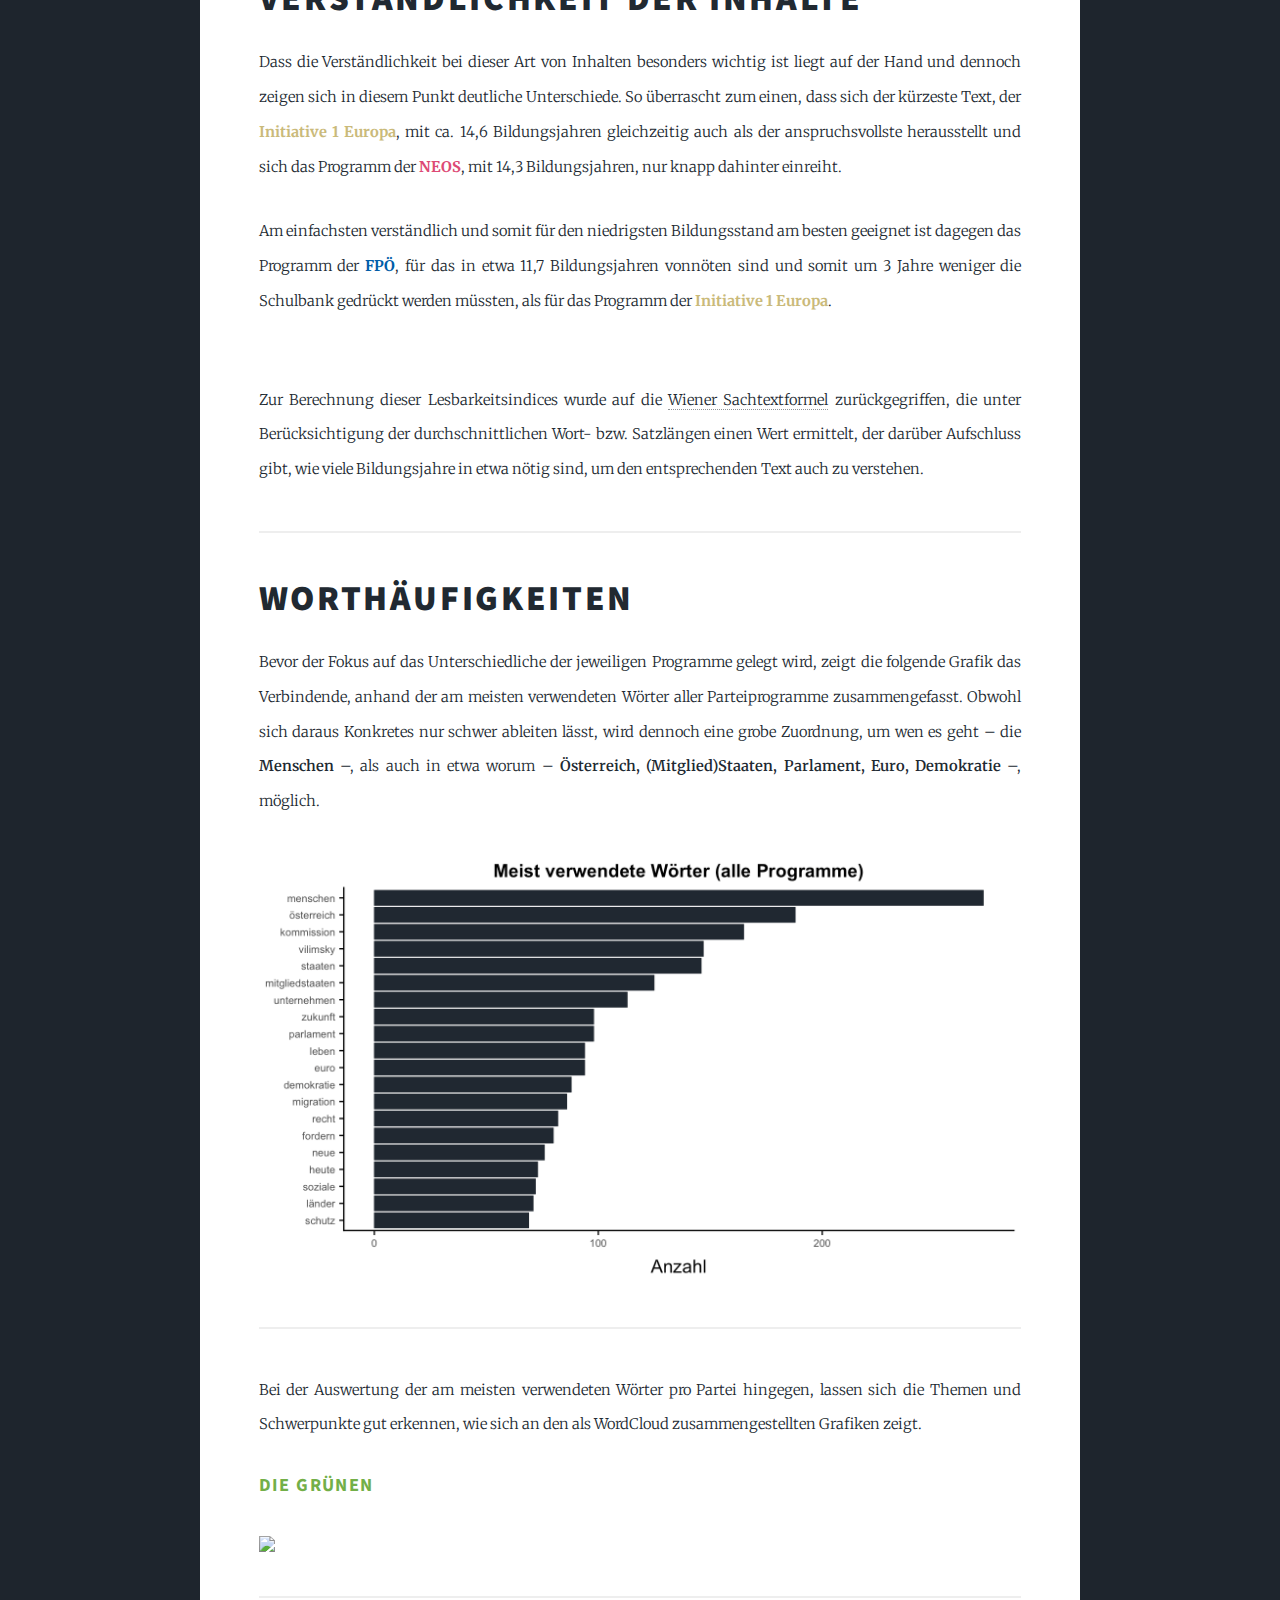
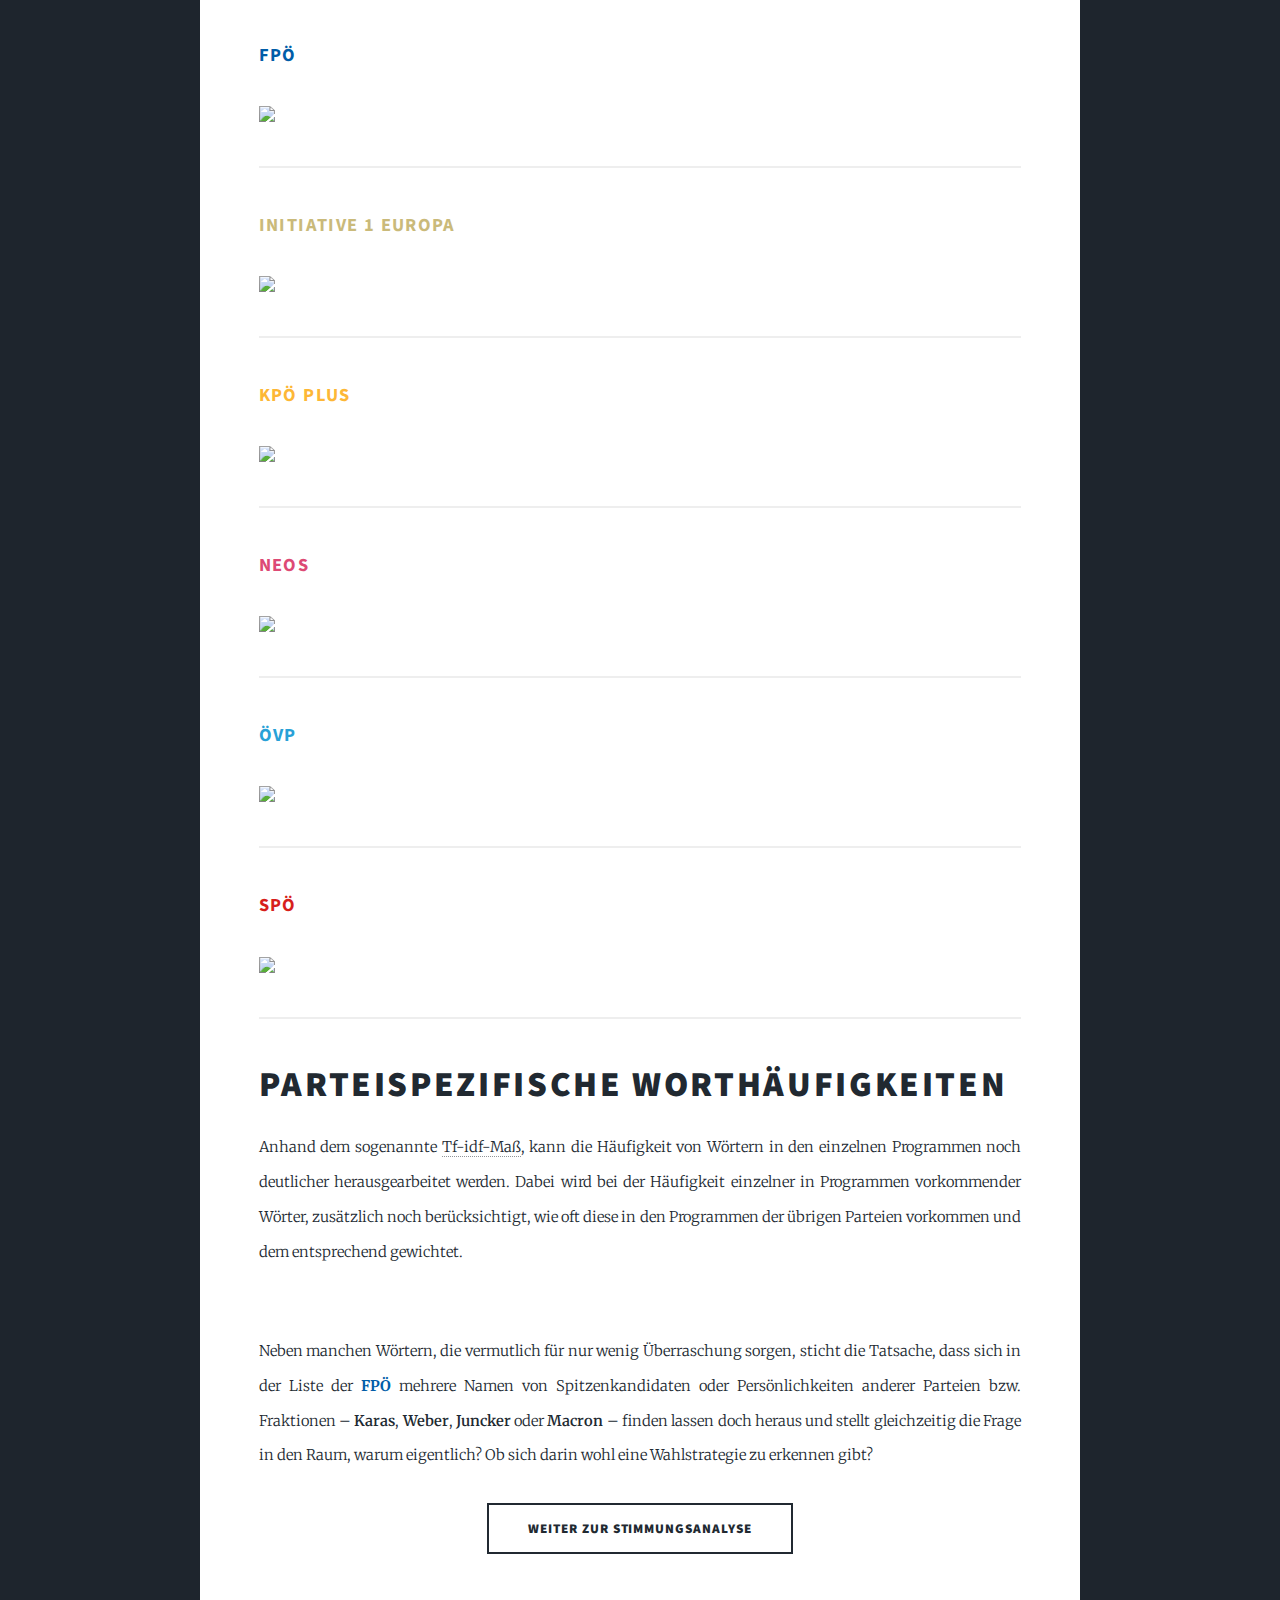
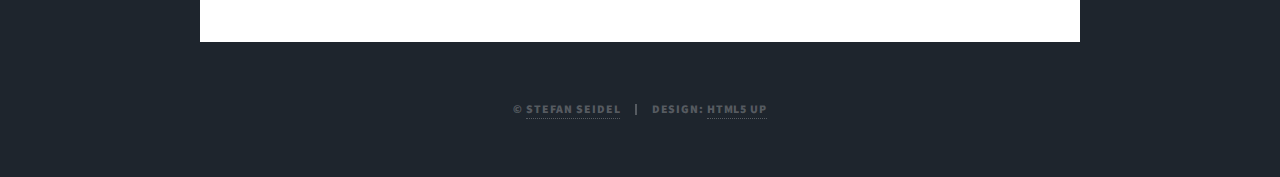
==== commit 9ab6445c: "Update results.html" ====
--- a/results.html
+++ b/results.html
@@ -177,219 +177,11 @@
 									<p>Anhand dem sogenannte <a href="https://de.wikipedia.org/wiki/Tf-idf-Ma%C3%9F" target="_new" title="Tf-idf-Maß @ Wikipedia">Tf-idf-Maß</a>, kann die Häufigkeit von Wörtern in den einzelnen Programmen noch deutlicher herausgearbeitet werden. Dabei wird bei der Häufigkeit einzelner in Programmen vorkommender Wörter, zusätzlich noch berücksichtigt, wie oft diese in den Programmen der übrigen Parteien vorkommen und dem entsprechend gewichtet.</p>
 									
 
-									<table class="alt light">
-										<tbody>
-											<tr>
-												<td class="gruene" width="33%">
-													<span class="gruene">Die Grünen</span>
-													<ul>
-														<li>grünen</li>
-														<li>bürger_innen</li>
-														<li>gesunde</li>
-														<li>akw</li>
-														<li>nachhaltige</li>
-														<li>böden</li>
-														<li>verbraucher_innen</li>
-														<li>lebensmittel</li>
-														<li>mitgliedstaaten</li>
-														<li>lobbyist_innen</li>
-														<li>frauen</li>
-														<li>klimakrise</li>
-														<li>standards</li>
-														<li>arbeitnehmer_innen</li>
-														<li>pestizide</li>
-														<li>landwirtschaft</li>
-														<li>baustein</li>
-														<li>bienen</li>
-														<li>gentechnisch</li>
-														<li>geschlechtsspezifische</li>
-														<li>luftverschmutzung</li>
-														<li>menschlichkeit</li>
-														<li>saatgut</li>
-														<li>überfischung</li>
-														<li>veränderten</li>
-														<li>vorsorgeprinzip</li>
-														<li>schützen</li>
-													</ul>
-												</td>
-												<td class="fpoe" width="33%">
-													<span class="fpoe">FPÖ</span>
-													<ul>
-														<li>vilimsky</li>
-														<li>delegationsleiter</li>
-														<li>harald</li>
-														<li>generalsekretär</li>
-														<li>ngos</li>
-														<li>migrationspakt</li>
-														<li>migranten</li>
-														<li>fpö</li>
-														<li>uno</li>
-														<li>europaparlament</li>
-														<li>karas</li>
-														<li>weber</li>
-														<li>zentralisten</li>
-														<li>pakt</li>
-														<li>familienbeihilfe</li>
-														<li>juncker</li>
-														<li>massenzuwanderung</li>
-														<li>lobbyisten</li>
-														<li>natürlich</li>
-														<li>macron</li>
-														<li>elternteil</li>
-														<li>othmar</li>
-														<li>visum</li>
-														<li>flüchtlingskrise</li>
-														<li>wähler</li>
-														<li>wonach</li>
-														<li>angst</li>
-														<li>völlig</li>
-													</ul>
-												</td>
-												<td class="initiative1europa" width="33%">
-													<span class="initiative1europa">Initiative 1 Europa</span>
-													<ul>
-														<li>herrschaft</li>
-														<li>nationalstaates</li>
-														<li>einigung</li>
-														<li>erfinden</li>
-														<li>jahrhunderten</li>
-														<li>kulturen</li>
-														<li>regime</li>
-														<li>versprechen</li>
-													</ul>
-												</td>												
-											</tr>
-										</tbody>
-									</table>
-
-
-									<table class="alt light">
-										<tbody>
-											<tr>
-												<td class="kpoe" width="33%">
-													<span class="kpoe">KPÖ plus</span>
-													<ul>
-														<li>wohnen</li>
-														<li>frauen</li>
-														<li>demokratisch</li>
-														<li>bevölkerungen</li>
-														<li>geförderte</li>
-														<li>investitionsprogramm</li>
-														<li>linken</li>
-														<li>rechtsordnung</li>
-														<li>willkommenskultur</li>
-														<li>öffentlich</li>
-														<li>verlangen</li>
-														<li>österreichischen</li>
-													</ul>
-												</td>
-												<td class="neos" width="33%">
-													<span class="neos">NEOS</span>
-													<ul>
-														<li>ewf</li>
-														<li>bürger_innen</li>
-														<li>mitgliedstaaten</li>
-														<li>unionsbürger_innen</li>
-														<li>leitlinien</li>
-														<li>hybride</li>
-														<li>köst</li>
-														<li>nationalstaatlichen</li>
-														<li>vergemeinschaftung</li>
-														<li>verteidigungsbereich</li>
-														<li>einnahmen</li>
-														<li>akteur</li>
-														<li>asylbehörde</li>
-														<li>beschaffung</li>
-														<li>blue card</li>
-														<li>ebi</li>
-														<li>empfehlungen</li>
-														<li>fachkräfte</li>
-														<li>gsvp</li>
-														<li>migrationsrouten</li>
-														<li>sicherheitsbereich</li>
-														<li>unbürokratisch</li>
-														<li>weiterentwickelt</li>
-														<li>vision</li>
-														<li>blockaden</li>
-														<li>militärischen</li>
-														<li>neos</li>
-														<li>währungsfonds</li>
-													</ul>
-												</td>
-												<td class="oevp" width="33%">
-													<span class="oevp">ÖVP</span>
-													<ul>
-														<li>forderungen</li>
-														<li>antisemitismus</li>
-														<li>blick</li>
-														<li>extremismus</li>
-														<li>plating</li>
-														<li>terrorismus</li>
-														<li>batterien</li>
-														<li>familienbetriebe</li>
-														<li>übererfüllung</li>
-														<li>außengrenzschutz</li>
-														<li>österreich</li>
-														<li>mitgliedstaaten</li>
-														<li>innovation</li>
-														<li>online</li>
-														<li>eingeleitet</li>
-														<li>leistet</li>
-														<li>radikalisierung</li>
-														<li>trendwende</li>
-														<li>israel</li>
-														<li>mittelfristig</li>
-														<li>ratspräsidentschaft</li>
-														<li>volkspartei</li>
-														<li>bürger</li>
-														<li>zusammenarbeit</li>
-														<li>nordafrika</li>
-														<li>zuständigkeit</li>
-														<li>nachhaltige</li>
-													</ul>
-												</td>
-											</tr>
-										</tbody>
-									</table>
-
-									<table class="alt light">
-										<tbody>
-											<tr>
-												<td class="spoe" width="33%">
-													<span class="spoe">SPÖ</span>
-													<ul>
-														<li>listenplatz</li>
-														<li>beschäftigten</li>
-														<li>steuertricks</li>
-														<li>portugal</li>
-														<li>wohnen</li>
-														<li>arbeitnehmerinnen</li>
-														<li>big four</li>
-														<li>island</li>
-														<li>frauen</li>
-														<li>övp</li>
-														<li>spö</li>
-														<li>gemeindewohnungen</li>
-														<li>lobbyistinnen</li>
-														<li>panama papers</li>
-														<li>gekämpft</li>
-														<li>klimawandel</li>
-														<li>gemeindebau</li>
-														<li>mitarbeiterinnen</li>
-														<li>steuerhinterziehung</li>
-														<li>steuersümpfe</li>
-														<li>südens</li>
-														<li>verschieben</li>
-														<li>vorrang</li>
-														<li>antworten</li>
-														<li>steuerbetrug</li>
-														<li>milliarden</li>
-													</ul>
-												</td>
-											</tr>
-										</tbody>
-									</table>
-									
+									<div class='tableauPlaceholder' id='viz1560509772356' style='position: relative'><noscript><a href='#'><img alt=' ' src='https:&#47;&#47;public.tableau.com&#47;static&#47;images&#47;BA&#47;BADJSentimentTextMostCommonWords-td-idf&#47;MostCommonWordsTD-IDFAllParties&#47;1_rss.png' style='border: none' /></a></noscript><object class='tableauViz'  style='display:none;'><param name='host_url' value='https%3A%2F%2Fpublic.tableau.com%2F' /> <param name='embed_code_version' value='3' /> <param name='site_root' value='' /><param name='name' value='BADJSentimentTextMostCommonWords-td-idf&#47;MostCommonWordsTD-IDFAllParties' /><param name='tabs' value='no' /><param name='toolbar' value='yes' /><param name='static_image' value='https:&#47;&#47;public.tableau.com&#47;static&#47;images&#47;BA&#47;BADJSentimentTextMostCommonWords-td-idf&#47;MostCommonWordsTD-IDFAllParties&#47;1.png' /> <param name='animate_transition' value='yes' /><param name='display_static_image' value='yes' /><param name='display_spinner' value='yes' /><param name='display_overlay' value='yes' /><param name='display_count' value='yes' /><param name='filter' value='publish=yes' /></object></div>                <script type='text/javascript'>                    var divElement = document.getElementById('viz1560509772356');                    var vizElement = divElement.getElementsByTagName('object')[0];                    vizElement.style.width='100%';vizElement.style.height=(divElement.offsetWidth*0.75)+'px';                    var scriptElement = document.createElement('script');                    scriptElement.src = 'https://public.tableau.com/javascripts/api/viz_v1.js';                    vizElement.parentNode.insertBefore(scriptElement, vizElement);                </script>
+									
+									
+									<br />
+
 									<p>Neben manchen Wörtern, die vermutlich für nur wenig Überraschung sorgen, sticht die Tatsache, dass sich in der Liste der <span class="fpoe">FPÖ</span> mehrere Namen von Spitzenkandidaten oder Persönlichkeiten anderer Parteien bzw. Fraktionen – <b>Karas</b>, <b>Weber</b>, <b>Juncker</b> oder <b>Macron</b> –  finden lassen doch heraus und stellt gleichzeitig die Frage in den Raum, warum eigentlich? Ob sich darin wohl eine Wahlstrategie zu erkennen gibt?</p>
 
 									
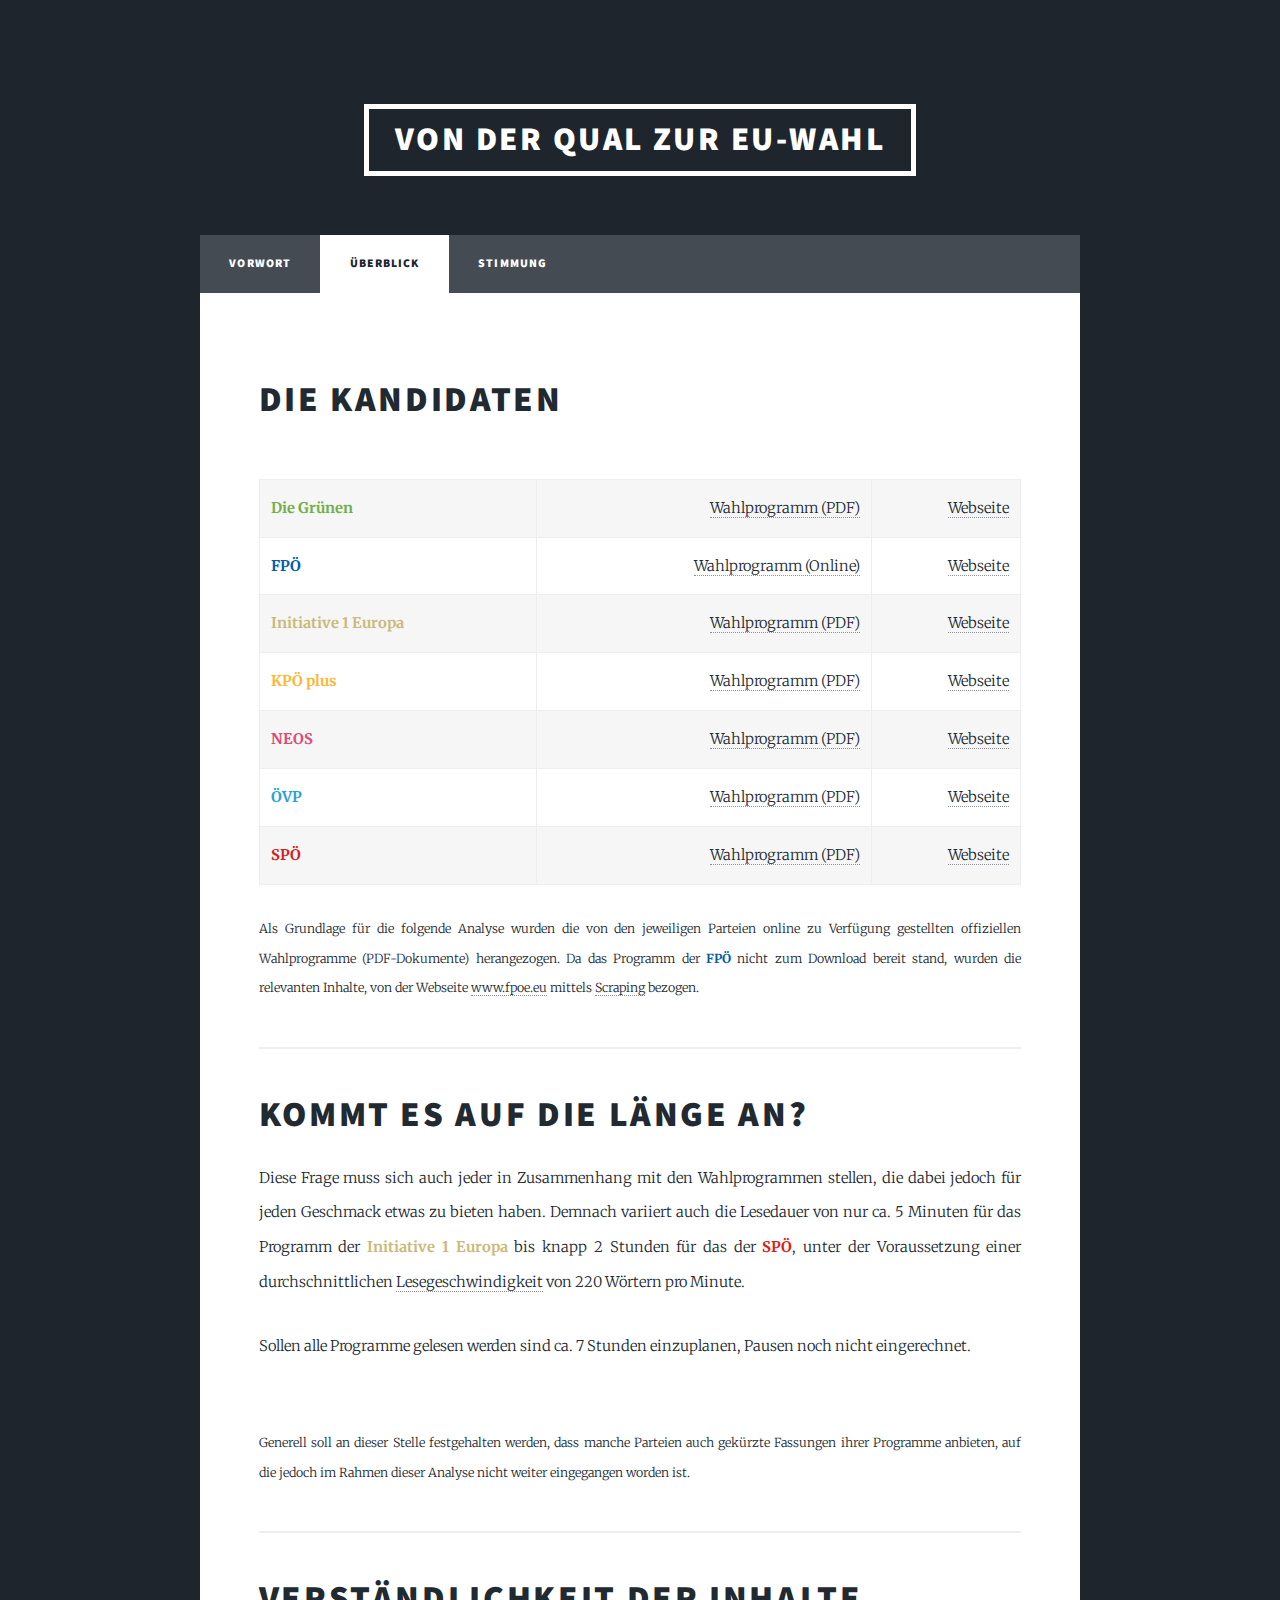
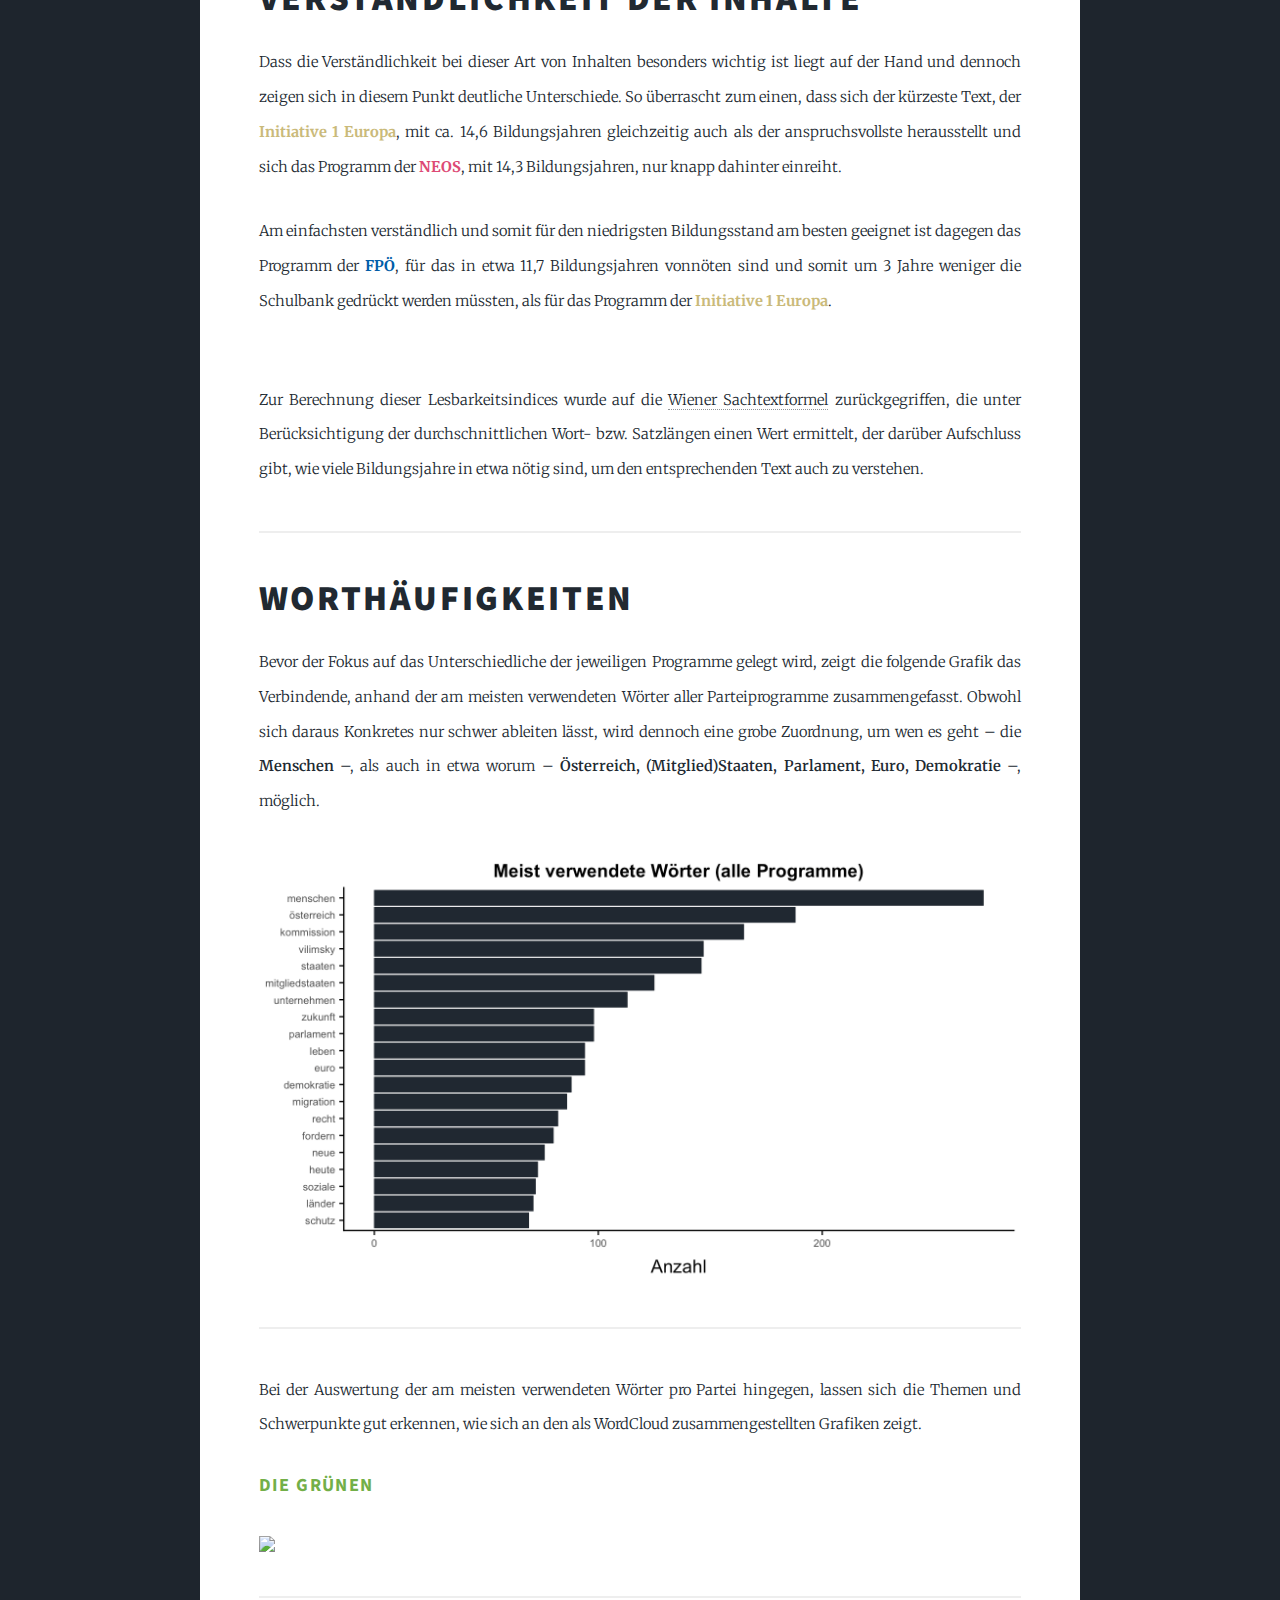
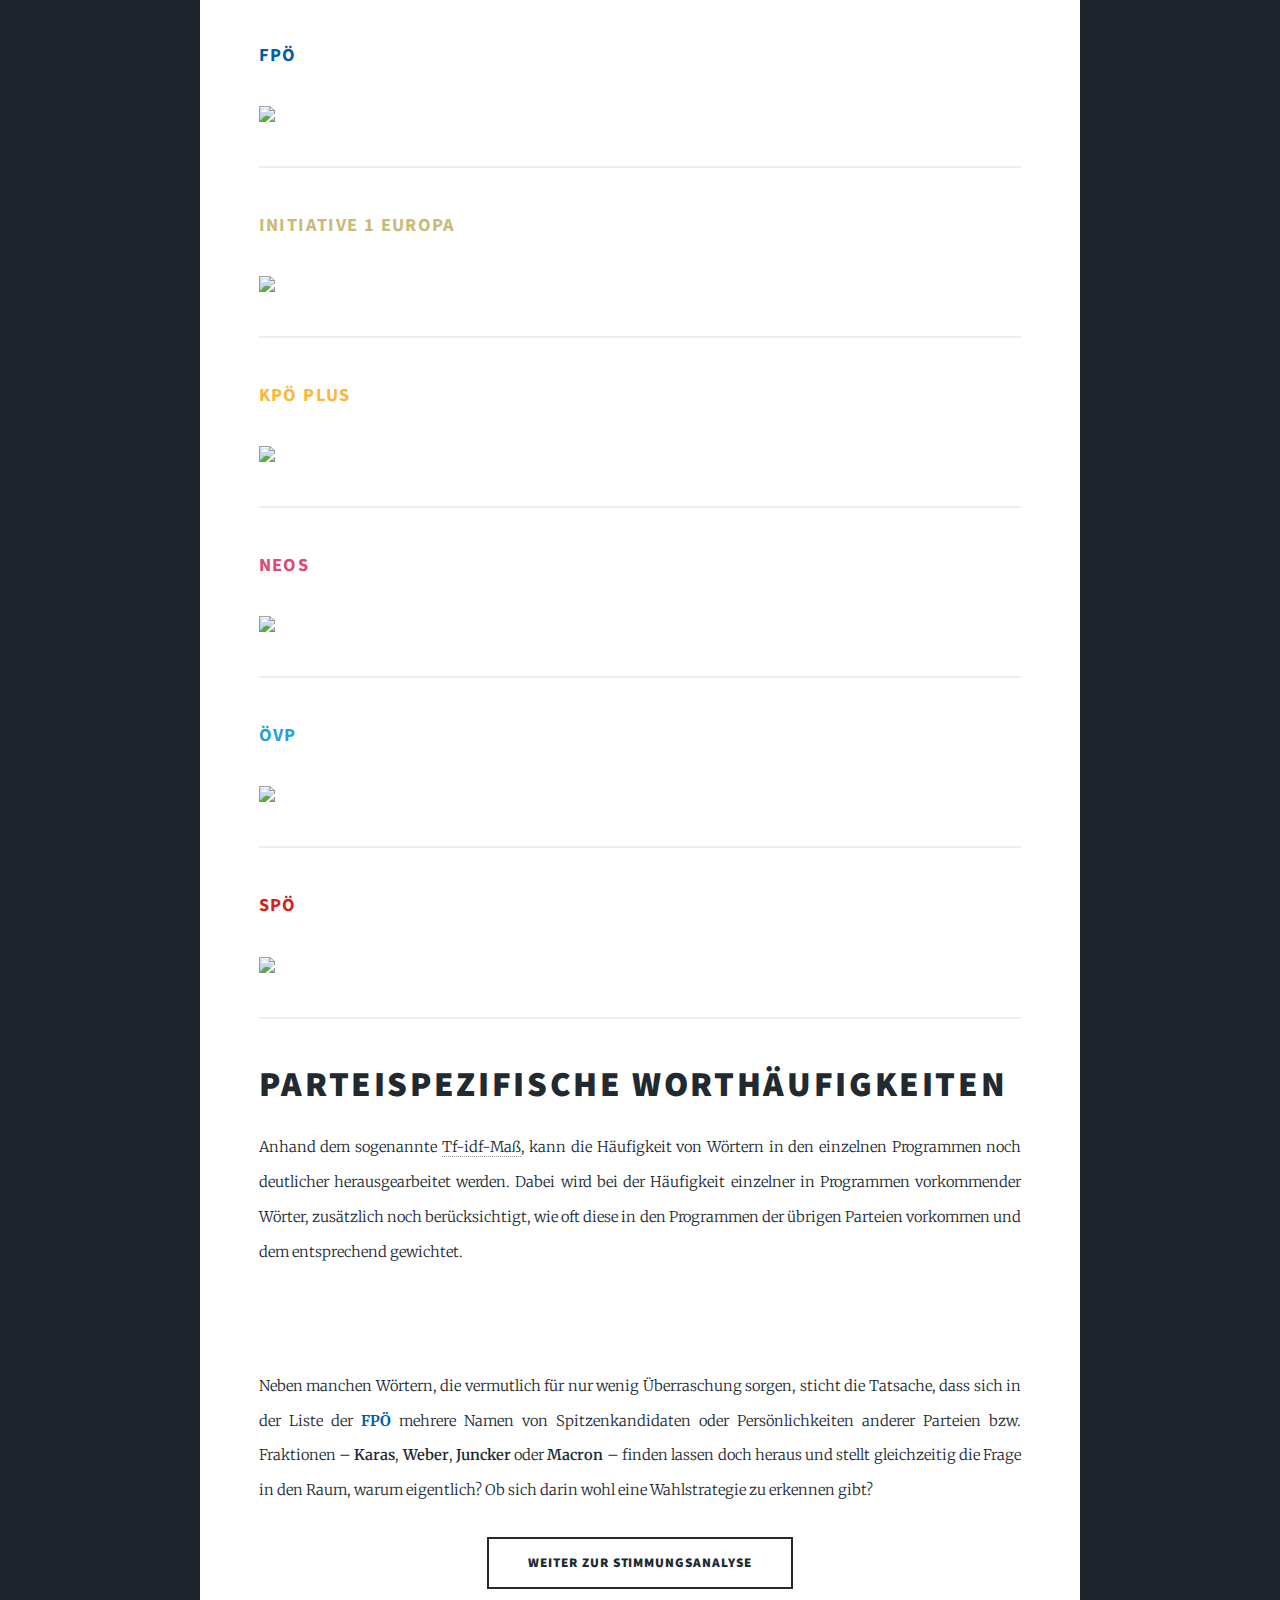
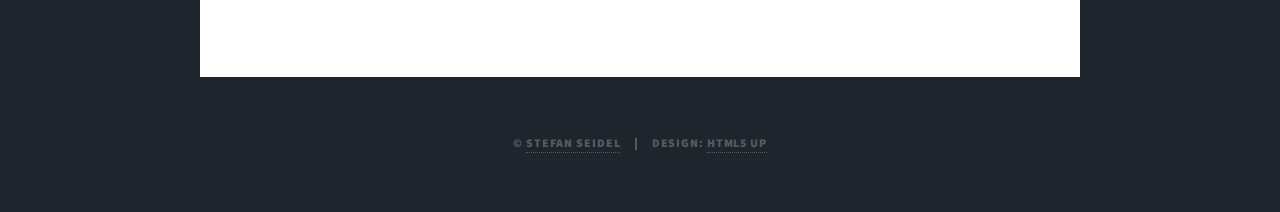
==== commit d60d272f: "Update results.html" ====
--- a/results.html
+++ b/results.html
@@ -182,7 +182,7 @@
 									
 									<br />
 
-									<p>Neben manchen Wörtern, die vermutlich für nur wenig Überraschung sorgen, sticht die Tatsache, dass sich in der Liste der <span class="fpoe">FPÖ</span> mehrere Namen von Spitzenkandidaten oder Persönlichkeiten anderer Parteien bzw. Fraktionen – <b>Karas</b>, <b>Weber</b>, <b>Juncker</b> oder <b>Macron</b> –  finden lassen doch heraus und stellt gleichzeitig die Frage in den Raum, warum eigentlich? Ob sich darin wohl eine Wahlstrategie zu erkennen gibt?</p>
+									<p><br />Neben manchen Wörtern, die vermutlich für nur wenig Überraschung sorgen, sticht die Tatsache, dass sich in der Liste der <span class="fpoe">FPÖ</span> mehrere Namen von Spitzenkandidaten oder Persönlichkeiten anderer Parteien bzw. Fraktionen – <b>Karas</b>, <b>Weber</b>, <b>Juncker</b> oder <b>Macron</b> –  finden lassen doch heraus und stellt gleichzeitig die Frage in den Raum, warum eigentlich? Ob sich darin wohl eine Wahlstrategie zu erkennen gibt?</p>
 
 									
 								<ul class="actions special">
